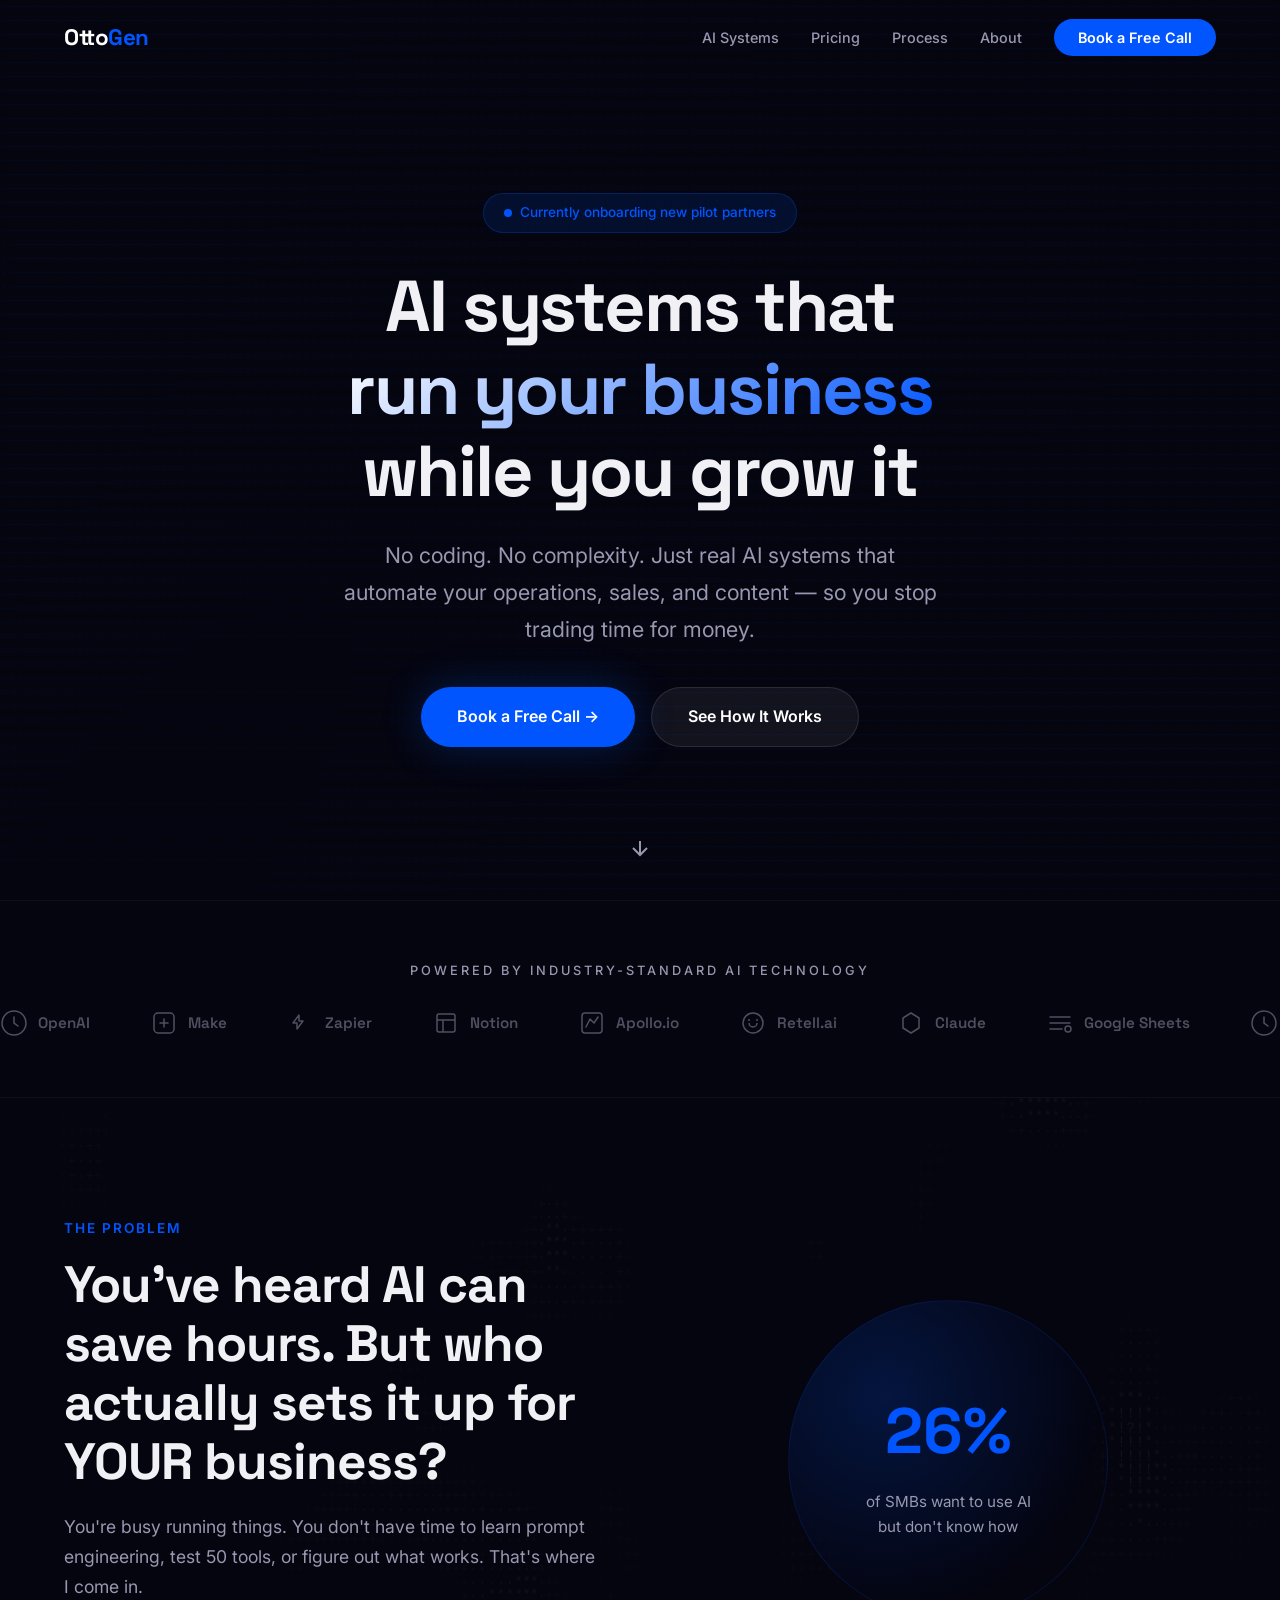
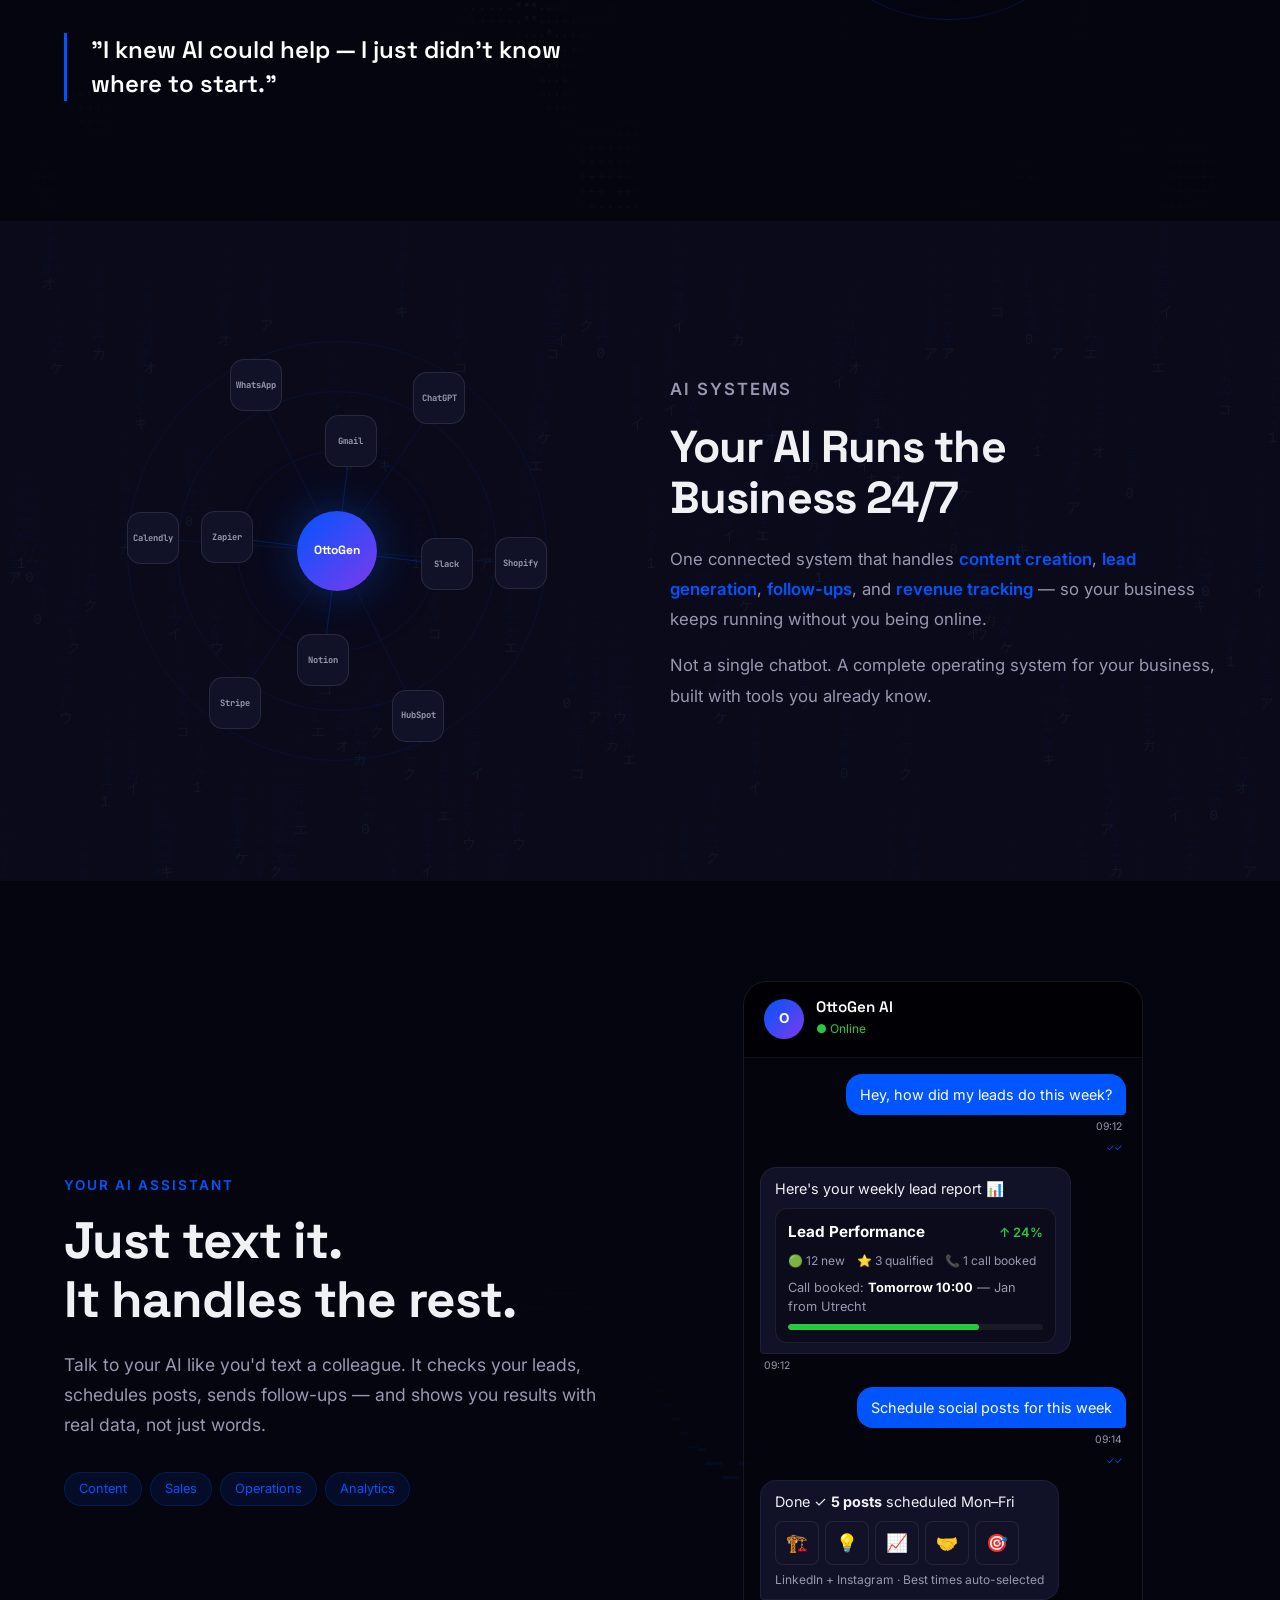
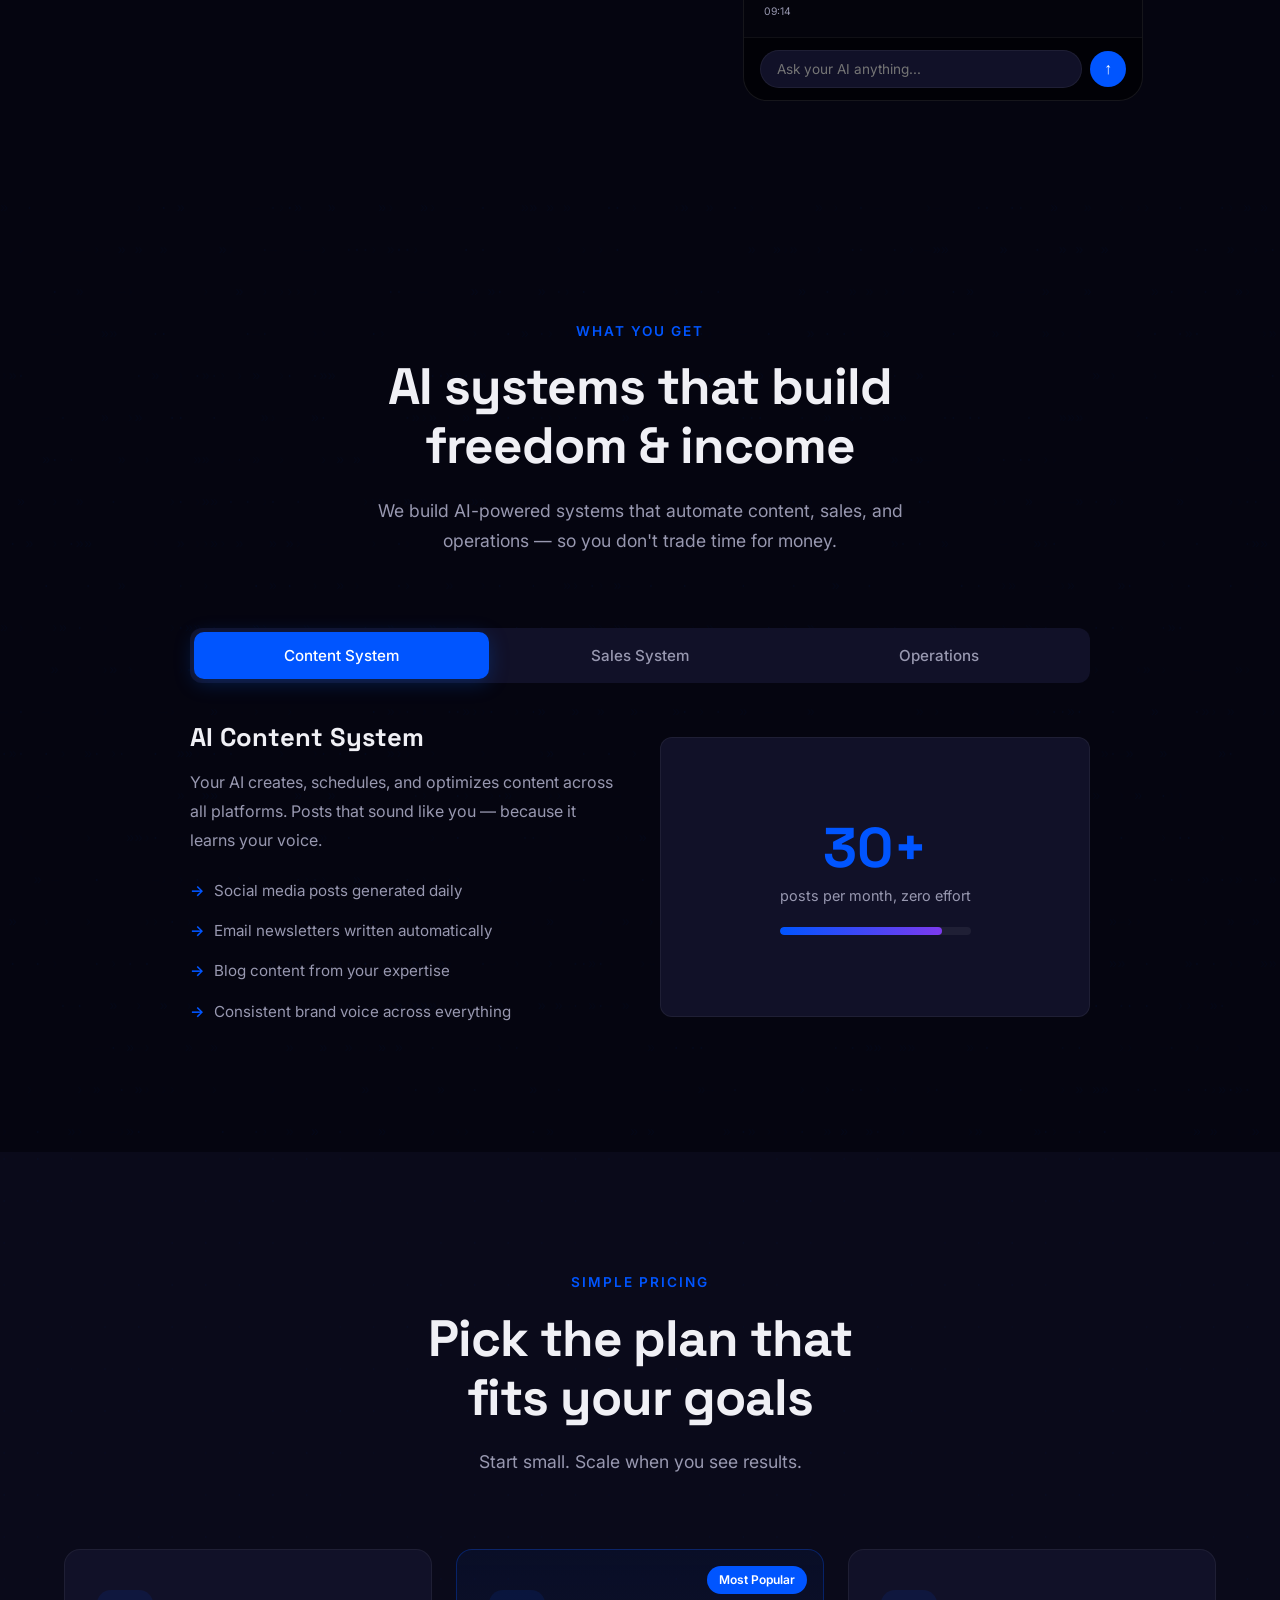
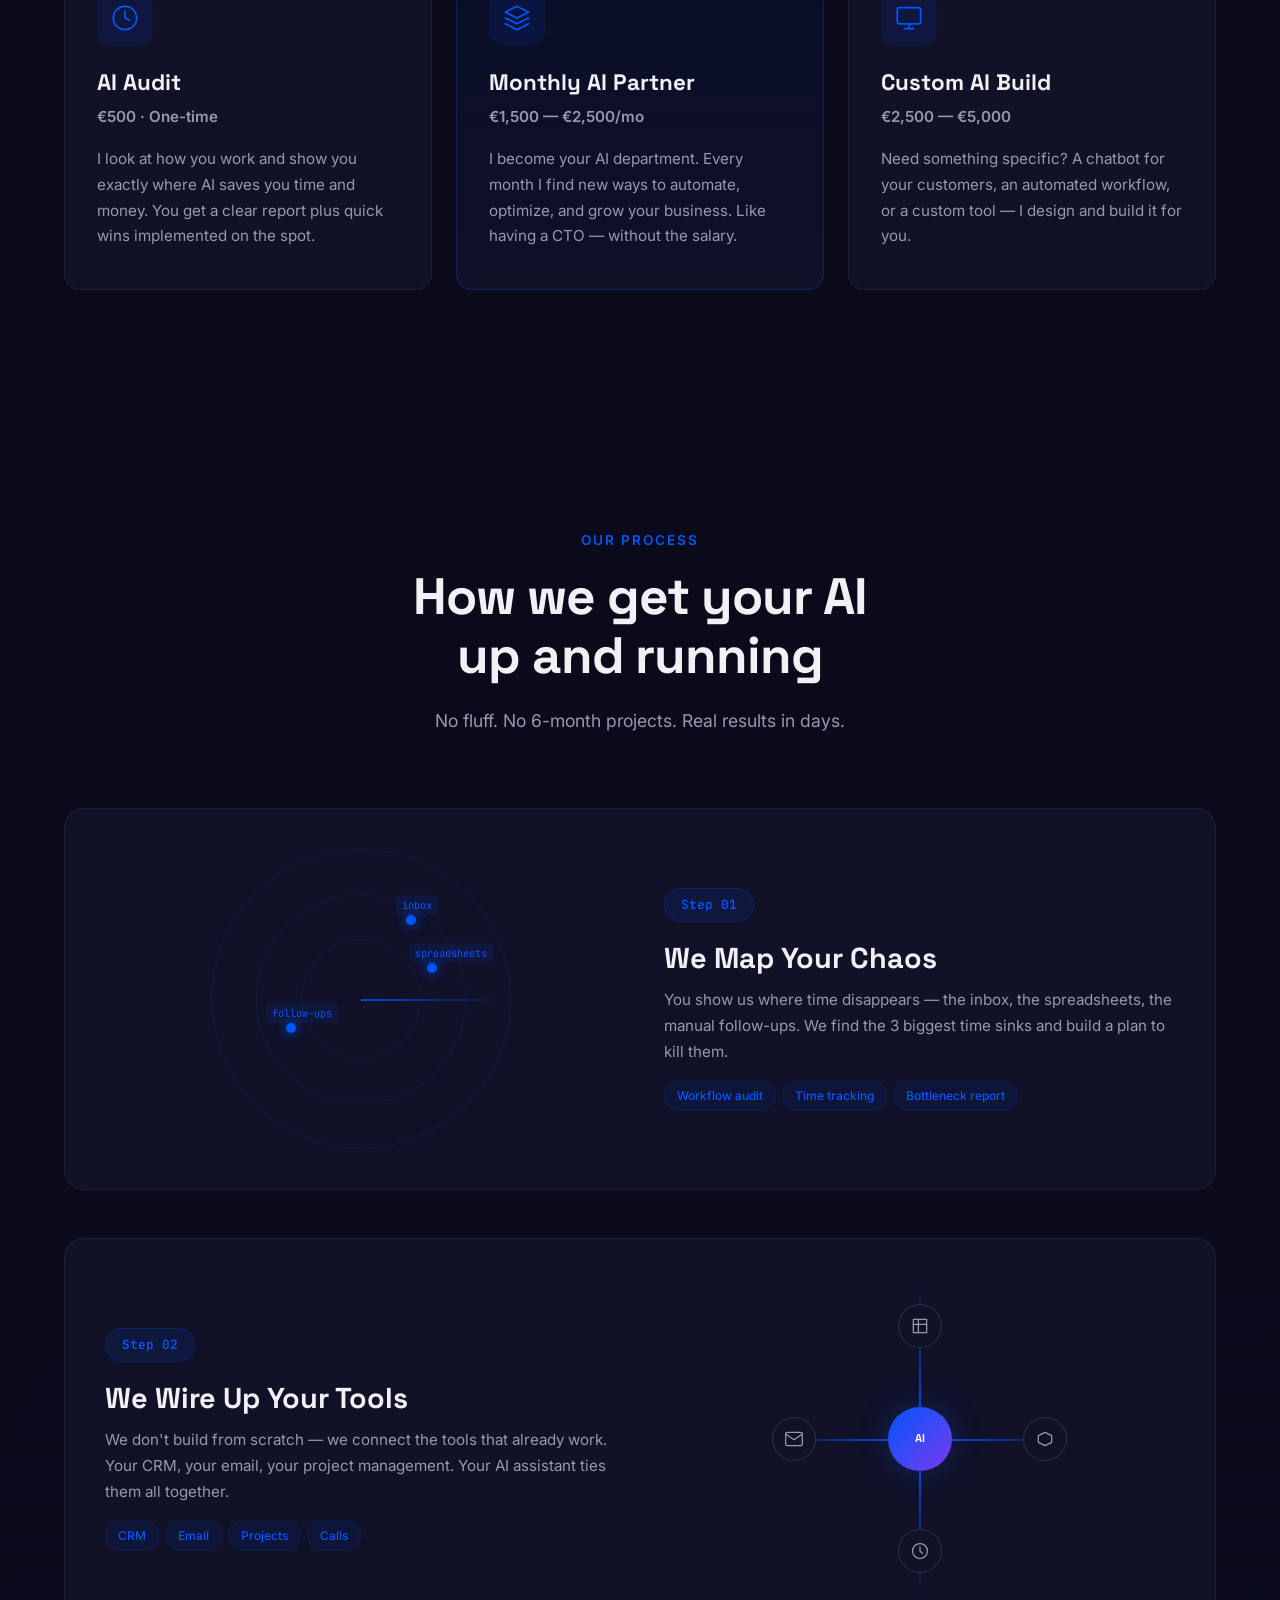
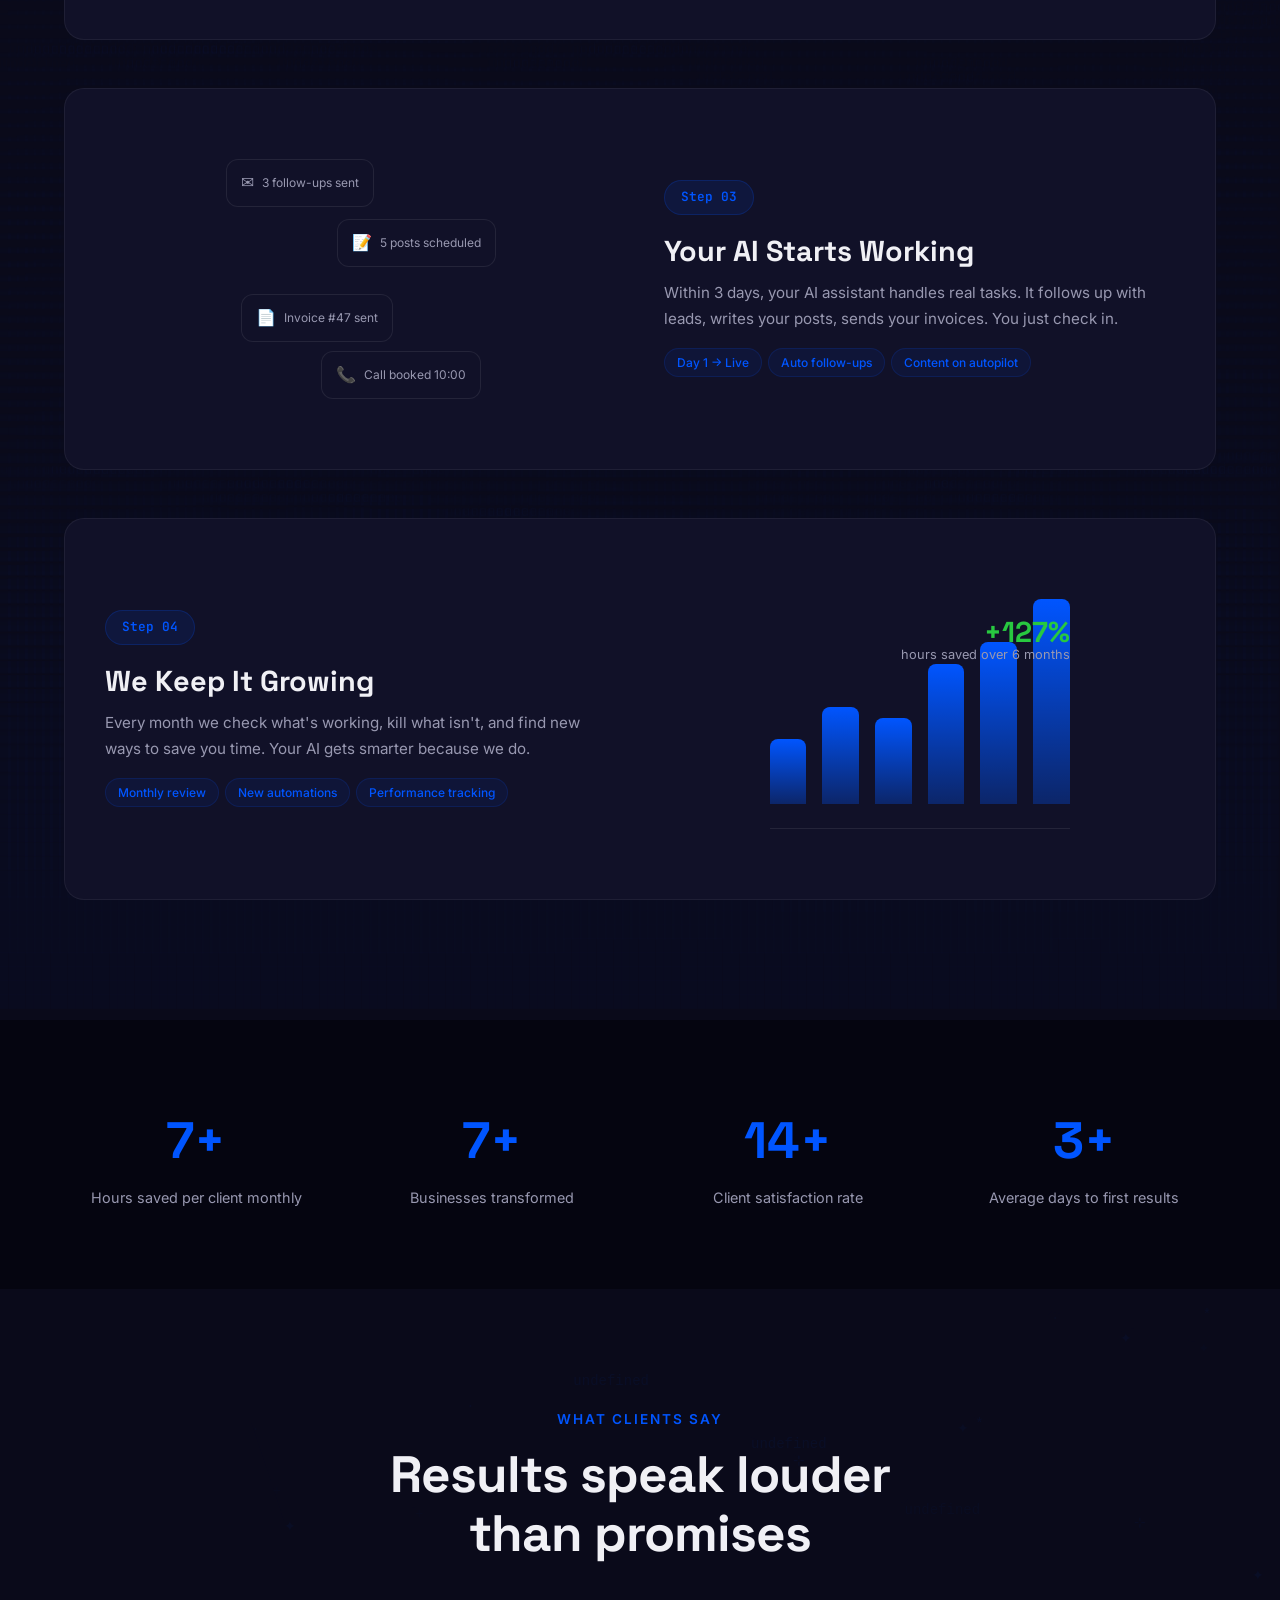
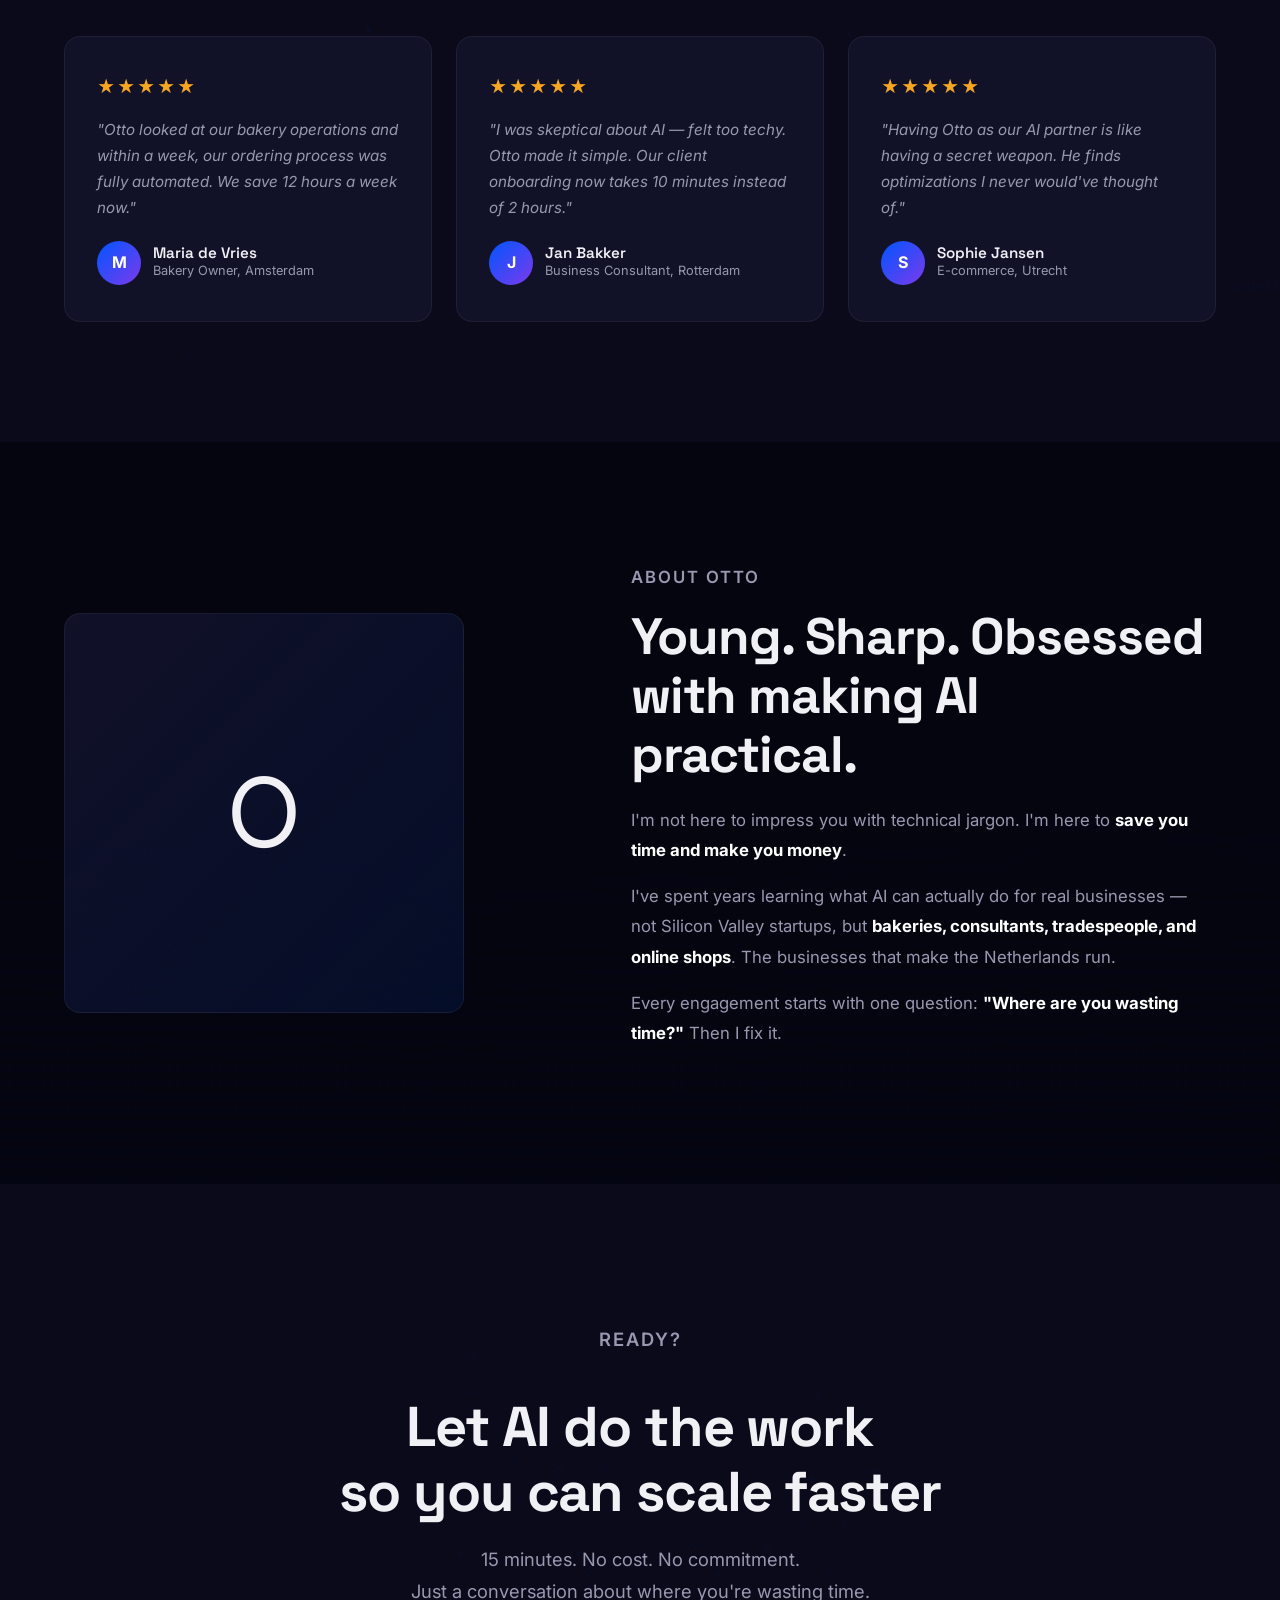
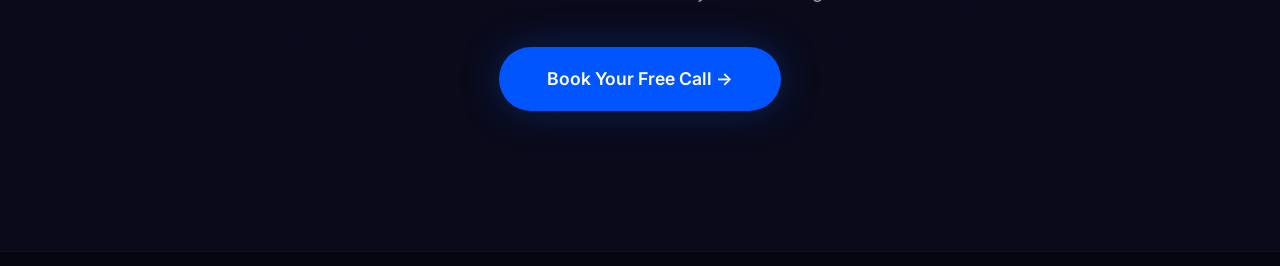
==== vdr/ottogen/ottogen-website/index.html @ ed8f6f31 "V5.5: fix ASCII - use system monospace, setTimeout(200ms), add debug console.log" ====
<!DOCTYPE html>
<html lang="en">
<head>
<meta charset="UTF-8">
<meta name="viewport" content="width=device-width, initial-scale=1.0">
<title>OttoGen — AI for Your Business</title>
<meta name="description" content="I bring AI to businesses that don't have time to figure it out. Save 10-15 hours per week with practical AI solutions.">
<link rel="preconnect" href="https://fonts.googleapis.com">
<link rel="preconnect" href="https://fonts.gstatic.com" crossorigin>
<link href="https://fonts.googleapis.com/css2?family=Inter:wght@400;500;600&family=Space+Grotesk:wght@500;600;700&family=JetBrains+Mono:wght@400;500&display=swap" rel="stylesheet">
<style>
*,*::before,*::after{margin:0;padding:0;box-sizing:border-box}
:root{
  --blue:#0055ff;--blue-glow:#0066ff40;--bg:#050510;--bg2:#0a0a1a;
  --surface:#111128;--surface-hover:#16163a;--text:#f0f0f5;--text2:#9898b0;
  --radius:16px;--max:1200px;
}
html{scroll-behavior:smooth;-webkit-font-smoothing:antialiased}
body{font-family:'Inter',system-ui,sans-serif;background:var(--bg);color:var(--text);line-height:1.6;overflow-x:hidden}
h1,h2,h3,h4{font-family:'Space Grotesk','Inter',sans-serif;line-height:1.15;font-weight:700}
a{color:var(--blue);text-decoration:none}
img{max-width:100%;display:block}
.container{max-width:var(--max);margin:0 auto;padding:0 24px}

/* ASCII BACKGROUNDS */
.ascii-bg{position:absolute;inset:0;overflow:hidden;pointer-events:none;z-index:0}
.ascii-bg canvas{position:absolute;top:0;left:0;width:100%;height:100%;opacity:.18}

/* NAV */
nav{position:fixed;top:0;left:0;right:0;z-index:100;padding:20px 0;transition:background .3s,backdrop-filter .3s}
nav.scrolled{background:rgba(5,5,16,.85);backdrop-filter:blur(20px);border-bottom:1px solid rgba(255,255,255,.06)}
nav .container{display:flex;align-items:center;justify-content:space-between}
.logo{font-family:'Space Grotesk',sans-serif;font-size:1.4rem;font-weight:700;color:#fff;letter-spacing:-.5px}
.logo span{color:var(--blue)}
nav ul{display:flex;gap:32px;list-style:none}
nav ul a{color:var(--text2);font-size:.9rem;font-weight:500;transition:color .2s}
nav ul a:hover{color:#fff}
.nav-cta{background:var(--blue);color:#fff!important;padding:10px 24px;border-radius:50px;font-weight:600;font-size:.9rem;transition:transform .2s,box-shadow .2s}
.nav-cta:hover{transform:translateY(-1px);box-shadow:0 4px 24px var(--blue-glow)}
.menu-toggle{display:none;background:none;border:none;color:#fff;font-size:1.5rem;cursor:pointer}

/* HERO */
.hero{position:relative;min-height:100vh;display:flex;align-items:center;justify-content:center;text-align:center;padding:120px 24px 80px;overflow:hidden}
.hero-content{position:relative;z-index:2;max-width:800px}
.hero-badge{display:inline-flex;align-items:center;gap:8px;background:rgba(0,85,255,.12);border:1px solid rgba(0,85,255,.25);border-radius:50px;padding:8px 20px;font-size:.85rem;color:var(--blue);font-weight:500;margin-bottom:32px}
.hero-badge::before{content:'';width:8px;height:8px;background:var(--blue);border-radius:50%;animation:pulse 2s infinite}
@keyframes pulse{0%,100%{opacity:1}50%{opacity:.4}}
.hero h1{font-size:clamp(2.5rem,6vw,4.5rem);letter-spacing:-.03em;margin-bottom:24px}
.hero h1 .gradient{background:linear-gradient(135deg,#fff 0%,var(--blue) 100%);-webkit-background-clip:text;-webkit-text-fill-color:transparent;background-clip:text}
.hero p{font-size:clamp(1.1rem,2vw,1.35rem);color:var(--text2);max-width:600px;margin:0 auto 40px;line-height:1.7}
.btn-group{display:flex;gap:16px;justify-content:center;flex-wrap:wrap}
.btn{display:inline-flex;align-items:center;gap:8px;padding:16px 36px;border-radius:50px;font-size:1rem;font-weight:600;font-family:'Inter',sans-serif;cursor:pointer;transition:all .25s;border:none}
.btn-primary{background:var(--blue);color:#fff;box-shadow:0 0 40px var(--blue-glow)}
.btn-primary:hover{transform:translateY(-2px);box-shadow:0 8px 40px rgba(0,85,255,.35)}
.btn-secondary{background:rgba(255,255,255,.06);color:#fff;border:1px solid rgba(255,255,255,.1)}
.btn-secondary:hover{background:rgba(255,255,255,.1);transform:translateY(-2px)}
.scroll-hint{position:absolute;bottom:40px;left:50%;transform:translateX(-50%);display:flex;flex-direction:column;align-items:center;gap:8px;color:var(--text2);font-size:.8rem;animation:float 3s ease-in-out infinite}
@keyframes float{0%,100%{transform:translateX(-50%) translateY(0)}50%{transform:translateX(-50%) translateY(8px)}}
.scroll-hint svg{width:24px;height:24px;stroke:var(--text2)}

/* SECTIONS */
section{padding:120px 0;position:relative}
.section-label{font-size:.85rem;font-weight:600;color:var(--blue);text-transform:uppercase;letter-spacing:2px;margin-bottom:16px}
.section-title{font-size:clamp(2rem,4vw,3.2rem);letter-spacing:-.02em;margin-bottom:20px}
.section-subtitle{font-size:1.1rem;color:var(--text2);max-width:600px;line-height:1.7}
.section-header{text-align:center;margin-bottom:72px;position:relative;z-index:2}
.section-header .section-subtitle{margin:0 auto}

/* REVEAL */
.reveal{opacity:0;transform:translateY(40px);transition:opacity .8s cubic-bezier(.16,1,.3,1),transform .8s cubic-bezier(.16,1,.3,1)}
.reveal.visible{opacity:1;transform:translateY(0)}
.reveal-delay-1{transition-delay:.1s}
.reveal-delay-2{transition-delay:.2s}
.reveal-delay-3{transition-delay:.3s}

/* TOOL MARQUEE */
.tool-marquee{padding:60px 0;background:var(--bg);border-top:1px solid rgba(255,255,255,.04);border-bottom:1px solid rgba(255,255,255,.04);overflow:hidden;position:relative}
.tool-marquee p{text-align:center;color:var(--text2);font-size:.8rem;text-transform:uppercase;letter-spacing:3px;margin-bottom:28px;font-weight:500;position:relative;z-index:2}
.marquee-track{display:flex;gap:60px;animation:marquee 25s linear infinite;width:max-content;position:relative;z-index:2}
.marquee-track:hover{animation-play-state:paused}
@keyframes marquee{0%{transform:translateX(0)}100%{transform:translateX(-50%)}}
.tool-logo{display:flex;align-items:center;gap:10px;color:var(--text2);font-family:'Space Grotesk',sans-serif;font-size:.95rem;font-weight:600;white-space:nowrap;opacity:.5;transition:opacity .3s}
.tool-logo:hover{opacity:1}
.tool-logo svg{width:28px;height:28px;flex-shrink:0}

/* PAIN SECTION */
.pain{background:var(--bg);position:relative;overflow:hidden}
.pain-grid{display:grid;grid-template-columns:1fr 1fr;gap:80px;align-items:center;position:relative;z-index:2}
.pain-text .section-title{text-align:left}
.pain-text .section-subtitle{max-width:none}
.pain-quote{font-size:1.5rem;font-weight:600;font-family:'Space Grotesk',sans-serif;color:#fff;line-height:1.4;margin-top:32px;padding-left:24px;border-left:3px solid var(--blue)}
.pain-visual{position:relative;display:flex;justify-content:center;align-items:center;min-height:400px}
.pain-circle{width:320px;height:320px;border-radius:50%;background:radial-gradient(circle at 30% 30%,rgba(0,85,255,.2),transparent 70%);border:1px solid rgba(0,85,255,.15);display:flex;flex-direction:column;align-items:center;justify-content:center;text-align:center;padding:40px}
.pain-circle .big-num{font-size:4rem;font-weight:700;font-family:'Space Grotesk',sans-serif;color:var(--blue)}
.pain-circle p{color:var(--text2);font-size:.95rem;margin-top:8px}

/* AI SYSTEMS — Connection Hub */
.systems-section{background:var(--bg2);padding:100px 0;position:relative;overflow:hidden}
.systems-grid{display:grid;grid-template-columns:1fr 1fr;gap:60px;align-items:center;position:relative;z-index:2}
.systems-text{position:relative;z-index:2}
.systems-text h2{font-size:clamp(1.8rem,3.5vw,2.8rem);margin-bottom:20px;letter-spacing:-.02em}
.systems-text p{color:var(--text2);font-size:1.05rem;line-height:1.8;margin-bottom:16px}
.systems-text .highlight{color:var(--blue);font-weight:600}

/* Hub Visual */
.hub-visual{position:relative;width:100%;max-width:460px;aspect-ratio:1;margin:0 auto}
.hub-center{position:absolute;top:50%;left:50%;transform:translate(-50%,-50%);width:80px;height:80px;border-radius:50%;background:linear-gradient(135deg,var(--blue),#7c3aed);display:flex;align-items:center;justify-content:center;font-weight:700;font-size:.75rem;color:#fff;font-family:'Space Grotesk',sans-serif;z-index:3;box-shadow:0 0 40px var(--blue-glow),0 0 80px rgba(0,85,255,.15)}
.hub-ring{position:absolute;top:50%;left:50%;border-radius:50%;border:1px solid rgba(0,85,255,.1);transform:translate(-50%,-50%)}
.hub-ring-1{width:200px;height:200px;animation:hubPulse 4s ease-in-out infinite}
.hub-ring-2{width:320px;height:320px;animation:hubPulse 4s ease-in-out infinite .5s}
.hub-ring-3{width:420px;height:420px;animation:hubPulse 4s ease-in-out infinite 1s}
@keyframes hubPulse{0%,100%{opacity:.3;border-color:rgba(0,85,255,.08)}50%{opacity:1;border-color:rgba(0,85,255,.2)}}
.hub-node{position:absolute;width:52px;height:52px;border-radius:14px;background:var(--surface);border:1px solid rgba(255,255,255,.1);display:flex;align-items:center;justify-content:center;font-size:.55rem;color:var(--text2);font-weight:700;font-family:'JetBrains Mono',monospace;z-index:3;text-align:center;line-height:1.2;transition:all .3s}
.hub-node:hover{border-color:var(--blue);box-shadow:0 0 20px var(--blue-glow);transform:scale(1.1)}
.hub-line{position:absolute;top:0;left:0;width:100%;height:100%;z-index:1;pointer-events:none}

/* CHAT INTERFACE */
.ai-demo{background:var(--bg);padding:100px 0;overflow:hidden;position:relative}
.demo-grid{display:grid;grid-template-columns:1fr 1fr;gap:60px;align-items:center;position:relative;z-index:2}
.chat-phone{background:rgba(0,0,0,.5);border:1px solid rgba(255,255,255,.08);border-radius:24px;overflow:hidden;max-width:420px;margin:0 auto}
.chat-header{display:flex;align-items:center;gap:12px;padding:16px 20px;background:rgba(0,0,0,.4);border-bottom:1px solid rgba(255,255,255,.06)}
.chat-avatar{width:40px;height:40px;border-radius:50%;background:linear-gradient(135deg,var(--blue),#7c3aed);display:flex;align-items:center;justify-content:center;font-weight:700;font-size:.85rem;color:#fff;flex-shrink:0}
.chat-header-info h4{font-size:.95rem;font-weight:600;color:#fff}
.chat-header-info span{font-size:.75rem;color:#28c840}
.chat-body{padding:16px;min-height:400px;display:flex;flex-direction:column;gap:12px;background:rgba(5,5,16,.6)}
.chat-msg{max-width:85%;display:flex;flex-direction:column;gap:4px;opacity:0;animation:chatIn .4s forwards}
.chat-msg.user{align-self:flex-end}
.chat-msg.ai{align-self:flex-start}
.chat-bubble{padding:10px 14px;border-radius:16px;font-size:.9rem;line-height:1.5;position:relative}
.chat-msg.user .chat-bubble{background:var(--blue);color:#fff;border-bottom-right-radius:4px}
.chat-msg.ai .chat-bubble{background:var(--surface);color:var(--text);border:1px solid rgba(255,255,255,.06);border-bottom-left-radius:4px}
.chat-time{font-size:.65rem;color:var(--text2);padding:0 4px}
.chat-msg.user .chat-time{text-align:right}
.chat-read{font-size:.6rem;color:var(--blue);text-align:right;padding-right:4px}
@keyframes chatIn{from{opacity:0;transform:translateY(12px)}to{opacity:1;transform:translateY(0)}}
.chat-card{background:rgba(0,0,0,.3);border:1px solid rgba(255,255,255,.08);border-radius:12px;padding:12px;margin-top:8px}
.chat-card-row{display:flex;justify-content:space-between;align-items:center;gap:12px;font-size:.8rem;color:var(--text2)}
.chat-card-row strong{color:#fff;font-size:.95rem}
.chat-card-stats{display:flex;gap:12px;margin-top:8px;font-size:.75rem;color:var(--text2)}
.chat-card-stats span{display:flex;align-items:center;gap:4px}
.chat-progress{width:100%;height:6px;background:rgba(255,255,255,.06);border-radius:3px;margin-top:8px;overflow:hidden}
.chat-progress-fill{height:100%;background:linear-gradient(90deg,#28c840,#28c840);border-radius:3px;animation:progressGrow 1.5s ease forwards}
@keyframes progressGrow{from{width:0}to{width:var(--pw,60%)}}
.chat-thumbs{display:flex;gap:6px;margin-top:8px}
.chat-thumb{width:44px;height:44px;border-radius:8px;background:var(--surface);border:1px solid rgba(255,255,255,.08);display:flex;align-items:center;justify-content:center;font-size:1.1rem}
.chat-collapsed{margin-top:8px;background:rgba(0,0,0,.25);border:1px solid rgba(255,255,255,.06);border-radius:8px;padding:8px 12px;font-size:.8rem;color:var(--text2);cursor:pointer;display:flex;align-items:center;gap:6px}
.chat-collapsed::before{content:'▶';font-size:.6rem;color:var(--blue)}
.chat-typing{align-self:flex-start;display:flex;gap:4px;padding:12px 16px;background:var(--surface);border-radius:16px;border-bottom-left-radius:4px;border:1px solid rgba(255,255,255,.06);opacity:0}
.chat-typing.visible{opacity:1}
.chat-typing span{width:7px;height:7px;background:var(--text2);border-radius:50%;animation:typingBounce 1.4s infinite}
.chat-typing span:nth-child(2){animation-delay:.2s}
.chat-typing span:nth-child(3){animation-delay:.4s}
@keyframes typingBounce{0%,60%,100%{transform:translateY(0)}30%{transform:translateY(-6px)}}
.chat-input-bar{display:flex;align-items:center;gap:8px;padding:12px 16px;background:rgba(0,0,0,.3);border-top:1px solid rgba(255,255,255,.06)}
.chat-input-bar input{flex:1;background:var(--surface);border:1px solid rgba(255,255,255,.06);border-radius:50px;padding:10px 16px;color:var(--text);font-size:.85rem;font-family:'Inter',sans-serif;outline:none}
.chat-input-bar button{width:36px;height:36px;border-radius:50%;background:var(--blue);border:none;color:#fff;font-size:1rem;cursor:pointer;display:flex;align-items:center;justify-content:center}

/* SERVICES */
.services{background:var(--bg2);position:relative;overflow:hidden}
.service-cards{display:grid;grid-template-columns:repeat(3,1fr);gap:24px;position:relative;z-index:2}
.service-card{background:var(--surface);border:1px solid rgba(255,255,255,.06);border-radius:var(--radius);padding:40px 32px;transition:all .35s cubic-bezier(.16,1,.3,1);position:relative;overflow:hidden}
.service-card::before{content:'';position:absolute;top:0;left:0;right:0;height:2px;background:linear-gradient(90deg,transparent,var(--blue),transparent);opacity:0;transition:opacity .35s}
.service-card:hover{transform:translateY(-4px);border-color:rgba(0,85,255,.2);box-shadow:0 20px 60px rgba(0,0,0,.4)}
.service-card:hover::before{opacity:1}
.service-icon{width:56px;height:56px;border-radius:14px;background:rgba(0,85,255,.1);display:flex;align-items:center;justify-content:center;margin-bottom:24px}
.service-icon svg{width:28px;height:28px;stroke:var(--blue);fill:none;stroke-width:1.5;stroke-linecap:round;stroke-linejoin:round}
.service-card h3{font-size:1.4rem;margin-bottom:8px}
.service-price{color:var(--blue);font-weight:600;font-size:1rem;margin-bottom:16px}
.service-card p{color:var(--text2);font-size:.95rem;line-height:1.7}
.service-card.featured{border-color:rgba(0,85,255,.3);background:linear-gradient(180deg,rgba(0,85,255,.06) 0%,var(--surface) 100%)}
.popular-tag{position:absolute;top:16px;right:16px;background:var(--blue);color:#fff;font-size:.75rem;font-weight:600;padding:4px 12px;border-radius:50px}

/* FEATURE TABS */
.feature-tabs{background:var(--bg);padding:120px 0;position:relative;overflow:hidden}
.tabs-container{max-width:900px;margin:0 auto;position:relative;z-index:2}
.tab-buttons{display:flex;gap:4px;background:var(--surface);border-radius:12px;padding:4px;margin-bottom:40px}
.tab-btn{flex:1;padding:14px 24px;border:none;background:transparent;color:var(--text2);font-family:'Inter',sans-serif;font-size:.95rem;font-weight:500;border-radius:10px;cursor:pointer;transition:all .3s}
.tab-btn.active{background:var(--blue);color:#fff;box-shadow:0 4px 20px var(--blue-glow)}
.tab-btn:hover:not(.active){color:#fff;background:rgba(255,255,255,.05)}
.tab-panel{display:none;animation:fadeTab .4s ease}
.tab-panel.active{display:grid;grid-template-columns:1fr 1fr;gap:40px;align-items:center}
@keyframes fadeTab{from{opacity:0;transform:translateY(12px)}to{opacity:1;transform:translateY(0)}}
.tab-content h3{font-size:1.6rem;margin-bottom:16px;font-family:'Space Grotesk',sans-serif}
.tab-content p{color:var(--text2);font-size:1rem;line-height:1.8;margin-bottom:12px}
.tab-content ul{list-style:none;margin-top:16px}
.tab-content ul li{color:var(--text2);font-size:.95rem;padding:8px 0;padding-left:24px;position:relative}
.tab-content ul li::before{content:'→';position:absolute;left:0;color:var(--blue);font-weight:600}
.tab-visual{background:var(--surface);border:1px solid rgba(255,255,255,.06);border-radius:12px;padding:32px;min-height:280px;display:flex;align-items:center;justify-content:center}
.tab-visual .metric{text-align:center}
.tab-visual .metric-num{font-size:3.5rem;font-family:'Space Grotesk',sans-serif;font-weight:700;color:var(--blue);line-height:1}
.tab-visual .metric-label{color:var(--text2);font-size:.9rem;margin-top:8px}
.tab-visual .metric-bar{width:100%;height:8px;background:rgba(255,255,255,.06);border-radius:4px;margin-top:20px;overflow:hidden}
.tab-visual .metric-fill{height:100%;background:linear-gradient(90deg,var(--blue),#7c3aed);border-radius:4px;transition:width 1.5s cubic-bezier(.16,1,.3,1)}

/* PROCESS STEPS — Rich Cards */
.steps{background:var(--bg2);padding:120px 0;position:relative;overflow:hidden}
.step-card{display:grid;grid-template-columns:1fr 1fr;gap:48px;align-items:center;margin-bottom:48px;padding:40px;background:var(--surface);border:1px solid rgba(255,255,255,.06);border-radius:20px;position:relative;z-index:2;transition:border-color .3s}
.step-card:hover{border-color:rgba(0,85,255,.15)}
.step-card:last-child{margin-bottom:0}
.step-card:nth-child(even){direction:rtl}
.step-card:nth-child(even) > *{direction:ltr}
.step-card-text{position:relative}
.step-badge{display:inline-flex;align-items:center;gap:8px;background:rgba(0,85,255,.1);border:1px solid rgba(0,85,255,.2);border-radius:50px;padding:6px 16px;font-size:.8rem;font-weight:600;color:var(--blue);font-family:'JetBrains Mono',monospace;margin-bottom:20px}
.step-card-text h3{font-size:clamp(1.3rem,2.5vw,1.8rem);margin-bottom:12px;font-family:'Space Grotesk',sans-serif}
.step-card-text p{color:var(--text2);font-size:.95rem;line-height:1.7}
.step-pills{display:flex;flex-wrap:wrap;gap:6px;margin-top:16px}
.step-pill{background:rgba(0,85,255,.08);border:1px solid rgba(0,85,255,.15);border-radius:50px;padding:4px 12px;font-size:.75rem;color:var(--blue);font-weight:500}

/* Step Visuals */
.step-visual{position:relative;width:100%;aspect-ratio:4/3;max-width:400px;margin:0 auto;display:flex;align-items:center;justify-content:center}

/* Step 1: Radar */
.radar-container{position:relative;width:300px;height:300px}
.radar-circle{position:absolute;top:50%;left:50%;border-radius:50%;border:1px solid rgba(0,85,255,.15);transform:translate(-50%,-50%)}
.radar-circle:nth-child(1){width:100%;height:100%}
.radar-circle:nth-child(2){width:70%;height:70%}
.radar-circle:nth-child(3){width:40%;height:40%}
.radar-beam{position:absolute;top:50%;left:50%;width:50%;height:2px;background:linear-gradient(90deg,rgba(0,85,255,.8),transparent);transform-origin:left center;animation:radarSpin 3s linear infinite}
@keyframes radarSpin{from{transform:rotate(0deg)}to{transform:rotate(360deg)}}
.radar-dot{position:absolute;width:10px;height:10px;border-radius:50%;background:var(--blue);box-shadow:0 0 12px var(--blue);animation:radarBlink 3s ease-in-out infinite}
.radar-dot:nth-child(5){top:22%;left:65%;animation-delay:0s}
.radar-dot:nth-child(6){top:58%;left:25%;animation-delay:1s}
.radar-dot:nth-child(7){top:38%;left:72%;animation-delay:2s}
.radar-dot-label{position:absolute;font-size:.65rem;color:var(--blue);font-family:'JetBrains Mono',monospace;white-space:nowrap;padding:2px 6px;background:rgba(0,85,255,.1);border-radius:4px;pointer-events:none}
@keyframes radarBlink{0%,100%{opacity:.3;transform:scale(.8)}50%{opacity:1;transform:scale(1.2)}}

/* Step 2: Connection Diagram */
.connect-container{position:relative;width:320px;height:320px}
.connect-hub{position:absolute;top:50%;left:50%;transform:translate(-50%,-50%);width:64px;height:64px;border-radius:50%;background:linear-gradient(135deg,var(--blue),#7c3aed);display:flex;align-items:center;justify-content:center;font-weight:700;font-size:.7rem;color:#fff;font-family:'Space Grotesk',sans-serif;z-index:2;box-shadow:0 0 30px var(--blue-glow)}
.connect-node{position:absolute;width:44px;height:44px;border-radius:50%;background:var(--surface);border:1px solid rgba(255,255,255,.12);display:flex;align-items:center;justify-content:center;z-index:2}
.connect-node svg{width:20px;height:20px;stroke:var(--text2);fill:none;stroke-width:1.5;stroke-linecap:round;stroke-linejoin:round}
.connect-node:nth-child(2){top:8%;left:50%;transform:translateX(-50%)}
.connect-node:nth-child(3){top:50%;right:4%;transform:translateY(-50%)}
.connect-node:nth-child(4){bottom:8%;left:50%;transform:translateX(-50%)}
.connect-node:nth-child(5){top:50%;left:4%;transform:translateY(-50%)}
.connect-line{position:absolute;top:50%;left:50%;width:50%;height:2px;transform-origin:left center;z-index:1}
.connect-line::after{content:'';position:absolute;top:0;left:0;width:100%;height:100%;background:linear-gradient(90deg,var(--blue),transparent);animation:lineFlow 2s ease-in-out infinite}
.connect-line:nth-child(6){transform:rotate(-90deg)}
.connect-line:nth-child(7){transform:rotate(0deg)}
.connect-line:nth-child(8){transform:rotate(90deg)}
.connect-line:nth-child(9){transform:rotate(180deg)}
@keyframes lineFlow{0%,100%{opacity:.2}50%{opacity:1}}
.connect-line:nth-child(7)::after{animation-delay:.5s}
.connect-line:nth-child(8)::after{animation-delay:1s}
.connect-line:nth-child(9)::after{animation-delay:1.5s}

/* Step 3: Chat bubbles */
.bubbles-container{position:relative;width:300px;height:300px}
.task-bubble{position:absolute;background:var(--surface);border:1px solid rgba(255,255,255,.08);border-radius:12px;padding:10px 14px;font-size:.75rem;color:var(--text2);display:flex;align-items:center;gap:8px;opacity:0;animation:bubblePop .5s forwards;white-space:nowrap}
.task-bubble .emoji{font-size:1rem}
.task-bubble:nth-child(1){top:10%;left:5%;animation-delay:0s}
.task-bubble:nth-child(2){top:30%;right:5%;animation-delay:.8s}
.task-bubble:nth-child(3){top:55%;left:10%;animation-delay:1.6s}
.task-bubble:nth-child(4){bottom:10%;right:10%;animation-delay:2.4s}
@keyframes bubblePop{from{opacity:0;transform:scale(.8) translateY(10px)}to{opacity:1;transform:scale(1) translateY(0)}}

/* Step 4: Growing chart */
.chart-container{position:relative;width:300px;height:240px;display:flex;align-items:flex-end;gap:16px;padding-bottom:24px;border-bottom:1px solid rgba(255,255,255,.08)}
.chart-bar{flex:1;background:linear-gradient(180deg,var(--blue),rgba(0,85,255,.3));border-radius:8px 8px 0 0;animation:growBar 1.5s ease forwards;transform-origin:bottom}
.chart-bar:nth-child(1){animation-delay:0s}
.chart-bar:nth-child(2){animation-delay:.2s}
.chart-bar:nth-child(3){animation-delay:.4s}
.chart-bar:nth-child(4){animation-delay:.6s}
.chart-bar:nth-child(5){animation-delay:.8s}
.chart-bar:nth-child(6){animation-delay:1s}
@keyframes growBar{from{height:0}to{height:var(--h,50%)}}
.chart-trend{position:absolute;top:20px;right:0;font-family:'Space Grotesk',sans-serif;font-size:1.8rem;font-weight:700;color:#28c840}
.chart-trend-sub{position:absolute;top:56px;right:0;font-size:.8rem;color:var(--text2)}

/* STATS */
.stats{background:var(--bg);padding:80px 0;position:relative}
.stats-grid{display:grid;grid-template-columns:repeat(4,1fr);gap:32px;text-align:center;position:relative;z-index:2}
.stat-num{font-size:clamp(2.5rem,4vw,3.5rem);font-family:'Space Grotesk',sans-serif;font-weight:700;color:var(--blue)}
.stat-label{color:var(--text2);font-size:.9rem;margin-top:4px}

/* TESTIMONIALS */
.testimonials{background:var(--bg2);position:relative;overflow:hidden}
.testimonial-cards{display:grid;grid-template-columns:repeat(3,1fr);gap:24px;position:relative;z-index:2}
.testimonial-card{background:var(--surface);border:1px solid rgba(255,255,255,.06);border-radius:var(--radius);padding:36px 32px;transition:all .3s}
.testimonial-card:hover{border-color:rgba(0,85,255,.15)}
.stars{color:#f5a623;font-size:1.1rem;margin-bottom:16px;letter-spacing:2px}
.testimonial-card blockquote{color:var(--text2);font-size:.95rem;line-height:1.7;font-style:italic;margin-bottom:20px}
.testimonial-author{display:flex;align-items:center;gap:12px}
.author-avatar{width:44px;height:44px;border-radius:50%;background:linear-gradient(135deg,var(--blue),#7c3aed);display:flex;align-items:center;justify-content:center;font-weight:700;font-size:1rem;color:#fff}
.author-info h4{font-size:.95rem;font-weight:600}
.author-info p{font-size:.8rem;color:var(--text2)}

/* ABOUT */
.about{background:var(--bg);position:relative;overflow:hidden}
.about-grid{display:grid;grid-template-columns:1fr 1.2fr;gap:80px;align-items:center;position:relative;z-index:2}
.about-photo{width:100%;max-width:400px;aspect-ratio:1;border-radius:var(--radius);background:linear-gradient(135deg,var(--surface),rgba(0,85,255,.1));border:1px solid rgba(255,255,255,.06);display:flex;align-items:center;justify-content:center;font-size:6rem;filter:grayscale(0)}
.about-text .section-title{text-align:left}
.about-text p{color:var(--text2);font-size:1.05rem;line-height:1.8;margin-bottom:16px}
.about-text p strong{color:#fff}

/* CTA */
.cta-section{background:var(--bg2);padding:140px 0;text-align:center;position:relative;overflow:hidden}
.cta-section .section-title{font-size:clamp(2.2rem,4.5vw,3.5rem);margin-bottom:20px;position:relative;z-index:2}
.cta-section p{color:var(--text2);font-size:1.15rem;max-width:500px;margin:0 auto 40px;line-height:1.7;position:relative;z-index:2}
.cta-section .section-label{position:relative;z-index:2}
.cta-section .btn{position:relative;z-index:2}

/* FOOTER */
footer{background:var(--bg);border-top:1px solid rgba(255,255,255,.06);padding:48px 0}
footer .container{display:flex;justify-content:space-between;align-items:center;flex-wrap:wrap;gap:16px}
footer p{color:var(--text2);font-size:.85rem}
footer a{color:var(--text2);font-size:.85rem;transition:color .2s}
footer a:hover{color:#fff}

/* MOBILE */
@media(max-width:1024px){
  .service-cards,.testimonial-cards{grid-template-columns:1fr 1fr}
  .stats-grid{grid-template-columns:1fr 1fr}
  .pain-grid,.about-grid,.systems-grid,.demo-grid{grid-template-columns:1fr;gap:48px}
  .step-card,.step-card:nth-child(even){grid-template-columns:1fr;direction:ltr;gap:32px;padding:28px}
  .step-card:nth-child(even) > *{direction:ltr}
  .pain-visual{display:none}
  .tab-panel.active{grid-template-columns:1fr}
}
@media(max-width:768px){
  nav ul.nav-links{display:none;position:absolute;top:100%;left:0;right:0;background:rgba(5,5,16,.95);backdrop-filter:blur(20px);flex-direction:column;padding:24px;gap:20px;border-bottom:1px solid rgba(255,255,255,.06)}
  nav ul.nav-links.open{display:flex}
  .menu-toggle{display:block}
  .service-cards,.testimonial-cards{grid-template-columns:1fr}
  section{padding:80px 0}
  .hero{min-height:90vh;padding:100px 24px 60px}
  .tab-buttons{flex-direction:column}
  .marquee-track{gap:40px}
}
</style>
</head>
<body>

<!-- NAV -->
<nav>
  <div class="container">
    <a href="#" class="logo">Otto<span>Gen</span></a>
    <ul class="nav-links">
      <li><a href="#systems">AI Systems</a></li>
      <li><a href="#services">Pricing</a></li>
      <li><a href="#how">Process</a></li>
      <li><a href="#about">About</a></li>
      <li><a href="#contact" class="nav-cta">Book a Free Call</a></li>
    </ul>
    <button class="menu-toggle" aria-label="Menu" onclick="document.querySelector('.nav-links').classList.toggle('open')">☰</button>
  </div>
</nav>

<!-- HERO (ASCII waves background) -->
<section class="hero">
  <div class="ascii-bg"><canvas id="ascii-hero"></canvas></div>
  <div class="hero-content">
    <div class="hero-badge reveal">Currently onboarding new pilot partners</div>
    <h1 class="reveal reveal-delay-1">AI systems that<br><span class="gradient">run your business</span><br>while you grow it</h1>
    <p class="reveal reveal-delay-2">No coding. No complexity. Just real AI systems that automate your operations, sales, and content — so you stop trading time for money.</p>
    <div class="btn-group reveal reveal-delay-3">
      <a href="#contact" class="btn btn-primary">Book a Free Call →</a>
      <a href="#systems" class="btn btn-secondary">See How It Works</a>
    </div>
  </div>
  <div class="scroll-hint">
    <svg viewBox="0 0 24 24" fill="none" stroke="currentColor" stroke-width="2"><path d="M12 5v14M19 12l-7 7-7-7"/></svg>
  </div>
</section>

<!-- TOOL MARQUEE -->
<div class="tool-marquee">
  <p>Powered by industry-standard AI technology</p>
  <div class="marquee-track" id="marquee">
    <div class="tool-logo"><svg viewBox="0 0 28 28"><circle cx="14" cy="14" r="12" fill="none" stroke="currentColor" stroke-width="1.5"/><path d="M14 8v6l4 3" fill="none" stroke="currentColor" stroke-width="1.5" stroke-linecap="round"/></svg>OpenAI</div>
    <div class="tool-logo"><svg viewBox="0 0 28 28"><rect x="4" y="4" width="20" height="20" rx="4" fill="none" stroke="currentColor" stroke-width="1.5"/><path d="M10 14h8M14 10v8" fill="none" stroke="currentColor" stroke-width="1.5" stroke-linecap="round"/></svg>Make</div>
    <div class="tool-logo"><svg viewBox="0 0 28 28"><path d="M6 14l6-8v6h4l-6 8v-6H6z" fill="none" stroke="currentColor" stroke-width="1.5" stroke-linejoin="round"/></svg>Zapier</div>
    <div class="tool-logo"><svg viewBox="0 0 28 28"><rect x="5" y="5" width="18" height="18" rx="2" fill="none" stroke="currentColor" stroke-width="1.5"/><path d="M5 11h18M11 11v12" fill="none" stroke="currentColor" stroke-width="1.5"/></svg>Notion</div>
    <div class="tool-logo"><svg viewBox="0 0 28 28"><path d="M8 18l4-8 4 4 4-6" fill="none" stroke="currentColor" stroke-width="1.5" stroke-linecap="round" stroke-linejoin="round"/><rect x="4" y="4" width="20" height="20" rx="3" fill="none" stroke="currentColor" stroke-width="1.5"/></svg>Apollo.io</div>
    <div class="tool-logo"><svg viewBox="0 0 28 28"><circle cx="14" cy="14" r="10" fill="none" stroke="currentColor" stroke-width="1.5"/><path d="M10 14a4 4 0 008 0" fill="none" stroke="currentColor" stroke-width="1.5"/><circle cx="10" cy="11" r="1" fill="currentColor"/><circle cx="18" cy="11" r="1" fill="currentColor"/></svg>Retell.ai</div>
    <div class="tool-logo"><svg viewBox="0 0 28 28"><path d="M14 4l8 5v10l-8 5-8-5V9l8-5z" fill="none" stroke="currentColor" stroke-width="1.5" stroke-linejoin="round"/></svg>Claude</div>
    <div class="tool-logo"><svg viewBox="0 0 28 28"><path d="M4 8h20M4 14h20M4 20h12" fill="none" stroke="currentColor" stroke-width="1.5" stroke-linecap="round"/><circle cx="22" cy="20" r="3" fill="none" stroke="currentColor" stroke-width="1.5"/></svg>Google Sheets</div>
    <!-- Duplicate for infinite scroll -->
    <div class="tool-logo"><svg viewBox="0 0 28 28"><circle cx="14" cy="14" r="12" fill="none" stroke="currentColor" stroke-width="1.5"/><path d="M14 8v6l4 3" fill="none" stroke="currentColor" stroke-width="1.5" stroke-linecap="round"/></svg>OpenAI</div>
    <div class="tool-logo"><svg viewBox="0 0 28 28"><rect x="4" y="4" width="20" height="20" rx="4" fill="none" stroke="currentColor" stroke-width="1.5"/><path d="M10 14h8M14 10v8" fill="none" stroke="currentColor" stroke-width="1.5" stroke-linecap="round"/></svg>Make</div>
    <div class="tool-logo"><svg viewBox="0 0 28 28"><path d="M6 14l6-8v6h4l-6 8v-6H6z" fill="none" stroke="currentColor" stroke-width="1.5" stroke-linejoin="round"/></svg>Zapier</div>
    <div class="tool-logo"><svg viewBox="0 0 28 28"><rect x="5" y="5" width="18" height="18" rx="2" fill="none" stroke="currentColor" stroke-width="1.5"/><path d="M5 11h18M11 11v12" fill="none" stroke="currentColor" stroke-width="1.5"/></svg>Notion</div>
    <div class="tool-logo"><svg viewBox="0 0 28 28"><path d="M8 18l4-8 4 4 4-6" fill="none" stroke="currentColor" stroke-width="1.5" stroke-linecap="round" stroke-linejoin="round"/><rect x="4" y="4" width="20" height="20" rx="3" fill="none" stroke="currentColor" stroke-width="1.5"/></svg>Apollo.io</div>
    <div class="tool-logo"><svg viewBox="0 0 28 28"><circle cx="14" cy="14" r="10" fill="none" stroke="currentColor" stroke-width="1.5"/><path d="M10 14a4 4 0 008 0" fill="none" stroke="currentColor" stroke-width="1.5"/><circle cx="10" cy="11" r="1" fill="currentColor"/><circle cx="18" cy="11" r="1" fill="currentColor"/></svg>Retell.ai</div>
    <div class="tool-logo"><svg viewBox="0 0 28 28"><path d="M14 4l8 5v10l-8 5-8-5V9l8-5z" fill="none" stroke="currentColor" stroke-width="1.5" stroke-linejoin="round"/></svg>Claude</div>
    <div class="tool-logo"><svg viewBox="0 0 28 28"><path d="M4 8h20M4 14h20M4 20h12" fill="none" stroke="currentColor" stroke-width="1.5" stroke-linecap="round"/><circle cx="22" cy="20" r="3" fill="none" stroke="currentColor" stroke-width="1.5"/></svg>Google Sheets</div>
  </div>
</div>

<!-- PAIN (ASCII scattered particles bg) -->
<section class="pain">
  <div class="ascii-bg"><canvas id="ascii-pain"></canvas></div>
  <div class="container">
    <div class="pain-grid">
      <div class="pain-text reveal">
        <p class="section-label">The Problem</p>
        <h2 class="section-title">You've heard AI can save hours. But who actually sets it up for YOUR business?</h2>
        <p class="section-subtitle">You're busy running things. You don't have time to learn prompt engineering, test 50 tools, or figure out what works. That's where I come in.</p>
        <p class="pain-quote reveal reveal-delay-1">"I knew AI could help — I just didn't know where to start."</p>
      </div>
      <div class="pain-visual reveal reveal-delay-2">
        <div class="pain-circle">
          <div class="big-num" data-count="73">0%</div>
          <p>of SMBs want to use AI<br>but don't know how</p>
        </div>
      </div>
    </div>
  </div>
</section>

<!-- AI SYSTEMS — Connection Hub (ASCII matrix rain bg) -->
<section class="systems-section" id="systems">
  <div class="ascii-bg"><canvas id="ascii-systems"></canvas></div>
  <div class="container">
    <div class="systems-grid">
      <div class="hub-visual reveal" id="hub-vis">
        <div class="hub-ring hub-ring-3"></div>
        <div class="hub-ring hub-ring-2"></div>
        <div class="hub-ring hub-ring-1"></div>
        <div class="hub-center">OttoGen</div>
        <!-- Nodes positioned by JS -->
        <svg class="hub-line" id="hub-lines"></svg>
      </div>
      <div class="systems-text reveal reveal-delay-1">
        <p class="section-label">AI Systems</p>
        <h2>Your AI Runs the<br>Business 24/7</h2>
        <p>One connected system that handles <span class="highlight">content creation</span>, <span class="highlight">lead generation</span>, <span class="highlight">follow-ups</span>, and <span class="highlight">revenue tracking</span> — so your business keeps running without you being online.</p>
        <p>Not a single chatbot. A complete operating system for your business, built with tools you already know.</p>
      </div>
    </div>
  </div>
</section>

<!-- AI CHAT DEMO (ASCII pulse bg) -->
<section class="ai-demo">
  <div class="ascii-bg"><canvas id="ascii-chat"></canvas></div>
  <div class="container">
    <div class="demo-grid">
      <div class="reveal">
        <p class="section-label">Your AI Assistant</p>
        <h2 class="section-title" style="text-align:left">Just text it.<br>It handles the rest.</h2>
        <p class="section-subtitle">Talk to your AI like you'd text a colleague. It checks your leads, schedules posts, sends follow-ups — and shows you results with real data, not just words.</p>
        <div style="margin-top:32px;display:flex;flex-wrap:wrap;gap:8px">
          <span style="background:rgba(0,85,255,.1);border:1px solid rgba(0,85,255,.2);padding:6px 14px;border-radius:50px;font-size:.8rem;color:var(--blue)">Content</span>
          <span style="background:rgba(0,85,255,.1);border:1px solid rgba(0,85,255,.2);padding:6px 14px;border-radius:50px;font-size:.8rem;color:var(--blue)">Sales</span>
          <span style="background:rgba(0,85,255,.1);border:1px solid rgba(0,85,255,.2);padding:6px 14px;border-radius:50px;font-size:.8rem;color:var(--blue)">Operations</span>
          <span style="background:rgba(0,85,255,.1);border:1px solid rgba(0,85,255,.2);padding:6px 14px;border-radius:50px;font-size:.8rem;color:var(--blue)">Analytics</span>
        </div>
      </div>
      <div class="chat-phone reveal reveal-delay-1">
        <div class="chat-header">
          <div class="chat-avatar">O</div>
          <div class="chat-header-info">
            <h4>OttoGen AI</h4>
            <span>● Online</span>
          </div>
        </div>
        <div class="chat-body" id="chat-demo"></div>
        <div class="chat-input-bar">
          <input type="text" placeholder="Ask your AI anything..." disabled>
          <button>↑</button>
        </div>
      </div>
    </div>
  </div>
</section>

<!-- FEATURE TABS (ASCII data flow bg) -->
<section class="feature-tabs" id="ai-systems">
  <div class="ascii-bg"><canvas id="ascii-tabs"></canvas></div>
  <div class="container">
    <div class="section-header">
      <p class="section-label reveal">What You Get</p>
      <h2 class="section-title reveal reveal-delay-1">AI systems that build<br>freedom &amp; income</h2>
      <p class="section-subtitle reveal reveal-delay-2">We build AI-powered systems that automate content, sales, and operations — so you don't trade time for money.</p>
    </div>
    <div class="tabs-container reveal reveal-delay-3">
      <div class="tab-buttons">
        <button class="tab-btn active" data-tab="content">Content System</button>
        <button class="tab-btn" data-tab="sales">Sales System</button>
        <button class="tab-btn" data-tab="ops">Operations</button>
      </div>
      <div class="tab-panel active" data-panel="content">
        <div class="tab-content">
          <h3>AI Content System</h3>
          <p>Your AI creates, schedules, and optimizes content across all platforms. Posts that sound like you — because it learns your voice.</p>
          <ul>
            <li>Social media posts generated daily</li>
            <li>Email newsletters written automatically</li>
            <li>Blog content from your expertise</li>
            <li>Consistent brand voice across everything</li>
          </ul>
        </div>
        <div class="tab-visual">
          <div class="metric">
            <div class="metric-num">30+</div>
            <div class="metric-label">posts per month, zero effort</div>
            <div class="metric-bar"><div class="metric-fill" style="width:85%"></div></div>
          </div>
        </div>
      </div>
      <div class="tab-panel" data-panel="sales">
        <div class="tab-content">
          <h3>AI Sales System</h3>
          <p>Leads come in. Your AI qualifies them, follows up, books calls, and sends proposals. You just show up and close.</p>
          <ul>
            <li>Automated lead qualification</li>
            <li>Follow-up sequences that convert</li>
            <li>Calendar booking on autopilot</li>
            <li>Proposal generation in minutes</li>
          </ul>
        </div>
        <div class="tab-visual">
          <div class="metric">
            <div class="metric-num">3x</div>
            <div class="metric-label">more leads handled, same team</div>
            <div class="metric-bar"><div class="metric-fill" style="width:75%"></div></div>
          </div>
        </div>
      </div>
      <div class="tab-panel" data-panel="ops">
        <div class="tab-content">
          <h3>AI Operations System</h3>
          <p>Invoicing, scheduling, reporting, client onboarding — the boring stuff that eats your week. AI handles it all.</p>
          <ul>
            <li>Client onboarding in 10 minutes</li>
            <li>Automatic invoicing &amp; follow-ups</li>
            <li>Weekly reports generated automatically</li>
            <li>Team task assignment &amp; tracking</li>
          </ul>
        </div>
        <div class="tab-visual">
          <div class="metric">
            <div class="metric-num">15h</div>
            <div class="metric-label">saved per week on operations</div>
            <div class="metric-bar"><div class="metric-fill" style="width:90%"></div></div>
          </div>
        </div>
      </div>
    </div>
  </div>
</section>

<!-- SERVICES / PRICING (ASCII grid bg) -->
<section class="services" id="services">
  <div class="ascii-bg"><canvas id="ascii-pricing"></canvas></div>
  <div class="container">
    <div class="section-header">
      <p class="section-label reveal">Simple Pricing</p>
      <h2 class="section-title reveal reveal-delay-1">Pick the plan that<br>fits your goals</h2>
      <p class="section-subtitle reveal reveal-delay-2">Start small. Scale when you see results.</p>
    </div>
    <div class="service-cards">
      <div class="service-card reveal">
        <div class="service-icon"><svg viewBox="0 0 24 24"><circle cx="12" cy="12" r="10"/><path d="M12 6v6l4 2"/></svg></div>
        <h3>AI Audit</h3>
        <p class="service-price">€500 · One-time</p>
        <p>I look at how you work and show you exactly where AI saves you time and money. You get a clear report plus quick wins implemented on the spot.</p>
      </div>
      <div class="service-card featured reveal reveal-delay-1">
        <span class="popular-tag">Most Popular</span>
        <div class="service-icon"><svg viewBox="0 0 24 24"><path d="M12 2L2 7l10 5 10-5-10-5z"/><path d="M2 17l10 5 10-5"/><path d="M2 12l10 5 10-5"/></svg></div>
        <h3>Monthly AI Partner</h3>
        <p class="service-price">€1,500 — €2,500/mo</p>
        <p>I become your AI department. Every month I find new ways to automate, optimize, and grow your business. Like having a CTO — without the salary.</p>
      </div>
      <div class="service-card reveal reveal-delay-2">
        <div class="service-icon"><svg viewBox="0 0 24 24"><rect x="2" y="3" width="20" height="14" rx="2"/><path d="M8 21h8M12 17v4"/></svg></div>
        <h3>Custom AI Build</h3>
        <p class="service-price">€2,500 — €5,000</p>
        <p>Need something specific? A chatbot for your customers, an automated workflow, or a custom tool — I design and build it for you.</p>
      </div>
    </div>
  </div>
</section>

<!-- PROCESS STEPS (ASCII mountain bg) -->
<section class="steps" id="how">
  <div class="ascii-bg"><canvas id="ascii-steps"></canvas></div>
  <div class="container">
    <div class="section-header">
      <p class="section-label reveal">Our Process</p>
      <h2 class="section-title reveal reveal-delay-1">How we get your AI<br>up and running</h2>
      <p class="section-subtitle reveal reveal-delay-2">No fluff. No 6-month projects. Real results in days.</p>
    </div>

    <div class="step-card reveal">
      <div class="step-card-text">
        <div class="step-badge">Step 01</div>
        <h3>We Map Your Chaos</h3>
        <p>You show us where time disappears — the inbox, the spreadsheets, the manual follow-ups. We find the 3 biggest time sinks and build a plan to kill them.</p>
        <div class="step-pills">
          <span class="step-pill">Workflow audit</span>
          <span class="step-pill">Time tracking</span>
          <span class="step-pill">Bottleneck report</span>
        </div>
      </div>
      <div class="step-visual">
        <div class="radar-container" id="radar-vis">
          <div class="radar-circle"></div>
          <div class="radar-circle"></div>
          <div class="radar-circle"></div>
          <div class="radar-beam"></div>
          <div class="radar-dot"><span class="radar-dot-label" style="top:-20px;left:-10px">inbox</span></div>
          <div class="radar-dot"><span class="radar-dot-label" style="top:-20px;left:-20px">follow-ups</span></div>
          <div class="radar-dot"><span class="radar-dot-label" style="top:-20px;left:-18px">spreadsheets</span></div>
        </div>
      </div>
    </div>

    <div class="step-card reveal">
      <div class="step-card-text">
        <div class="step-badge">Step 02</div>
        <h3>We Wire Up Your Tools</h3>
        <p>We don't build from scratch — we connect the tools that already work. Your CRM, your email, your project management. Your AI assistant ties them all together.</p>
        <div class="step-pills">
          <span class="step-pill">CRM</span>
          <span class="step-pill">Email</span>
          <span class="step-pill">Projects</span>
          <span class="step-pill">Calls</span>
        </div>
      </div>
      <div class="step-visual">
        <div class="connect-container">
          <div class="connect-hub">AI</div>
          <div class="connect-node"><svg viewBox="0 0 24 24"><path d="M4 4h16v16H4z"/><path d="M4 10h16"/><path d="M10 4v16"/></svg></div>
          <div class="connect-node"><svg viewBox="0 0 24 24"><path d="M4 8l8-4 8 4v8l-8 4-8-4z"/></svg></div>
          <div class="connect-node"><svg viewBox="0 0 24 24"><circle cx="12" cy="12" r="9"/><path d="M12 7v5l3 3"/></svg></div>
          <div class="connect-node"><svg viewBox="0 0 24 24"><path d="M22 6l-10 7L2 6"/><rect x="2" y="4" width="20" height="16" rx="2"/></svg></div>
          <div class="connect-line"></div>
          <div class="connect-line"></div>
          <div class="connect-line"></div>
          <div class="connect-line"></div>
        </div>
      </div>
    </div>

    <div class="step-card reveal">
      <div class="step-card-text">
        <div class="step-badge">Step 03</div>
        <h3>Your AI Starts Working</h3>
        <p>Within 3 days, your AI assistant handles real tasks. It follows up with leads, writes your posts, sends your invoices. You just check in.</p>
        <div class="step-pills">
          <span class="step-pill">Day 1 → Live</span>
          <span class="step-pill">Auto follow-ups</span>
          <span class="step-pill">Content on autopilot</span>
        </div>
      </div>
      <div class="step-visual">
        <div class="bubbles-container" id="task-bubbles">
          <div class="task-bubble"><span class="emoji">✉️</span> 3 follow-ups sent</div>
          <div class="task-bubble"><span class="emoji">📝</span> 5 posts scheduled</div>
          <div class="task-bubble"><span class="emoji">📄</span> Invoice #47 sent</div>
          <div class="task-bubble"><span class="emoji">📞</span> Call booked 10:00</div>
        </div>
      </div>
    </div>

    <div class="step-card reveal">
      <div class="step-card-text">
        <div class="step-badge">Step 04</div>
        <h3>We Keep It Growing</h3>
        <p>Every month we check what's working, kill what isn't, and find new ways to save you time. Your AI gets smarter because we do.</p>
        <div class="step-pills">
          <span class="step-pill">Monthly review</span>
          <span class="step-pill">New automations</span>
          <span class="step-pill">Performance tracking</span>
        </div>
      </div>
      <div class="step-visual">
        <div class="chart-container" id="growth-chart">
          <div class="chart-bar" style="--h:30%"></div>
          <div class="chart-bar" style="--h:45%"></div>
          <div class="chart-bar" style="--h:40%"></div>
          <div class="chart-bar" style="--h:65%"></div>
          <div class="chart-bar" style="--h:75%"></div>
          <div class="chart-bar" style="--h:95%"></div>
          <div class="chart-trend">+127%</div>
          <div class="chart-trend-sub">hours saved over 6 months</div>
        </div>
      </div>
    </div>
  </div>
</section>

<!-- STATS -->
<section class="stats">
  <div class="container">
    <div class="stats-grid">
      <div class="reveal">
        <div class="stat-num" data-count="40">0</div>
        <div class="stat-label">Hours saved per client monthly</div>
      </div>
      <div class="reveal reveal-delay-1">
        <div class="stat-num" data-count="12">0</div>
        <div class="stat-label">Businesses transformed</div>
      </div>
      <div class="reveal reveal-delay-2">
        <div class="stat-num" data-count="97">0</div>
        <div class="stat-label">Client satisfaction rate</div>
      </div>
      <div class="reveal reveal-delay-3">
        <div class="stat-num" data-count="3">0</div>
        <div class="stat-label">Average days to first results</div>
      </div>
    </div>
  </div>
</section>

<!-- TESTIMONIALS (ASCII constellation bg) -->
<section class="testimonials" id="testimonials">
  <div class="ascii-bg"><canvas id="ascii-testimonials"></canvas></div>
  <div class="container">
    <div class="section-header">
      <p class="section-label reveal">What Clients Say</p>
      <h2 class="section-title reveal reveal-delay-1">Results speak louder<br>than promises</h2>
    </div>
    <div class="testimonial-cards">
      <div class="testimonial-card reveal">
        <div class="stars">★★★★★</div>
        <blockquote>"Otto looked at our bakery operations and within a week, our ordering process was fully automated. We save 12 hours a week now."</blockquote>
        <div class="testimonial-author">
          <div class="author-avatar">M</div>
          <div class="author-info"><h4>Maria de Vries</h4><p>Bakery Owner, Amsterdam</p></div>
        </div>
      </div>
      <div class="testimonial-card reveal reveal-delay-1">
        <div class="stars">★★★★★</div>
        <blockquote>"I was skeptical about AI — felt too techy. Otto made it simple. Our client onboarding now takes 10 minutes instead of 2 hours."</blockquote>
        <div class="testimonial-author">
          <div class="author-avatar">J</div>
          <div class="author-info"><h4>Jan Bakker</h4><p>Business Consultant, Rotterdam</p></div>
        </div>
      </div>
      <div class="testimonial-card reveal reveal-delay-2">
        <div class="stars">★★★★★</div>
        <blockquote>"Having Otto as our AI partner is like having a secret weapon. He finds optimizations I never would've thought of."</blockquote>
        <div class="testimonial-author">
          <div class="author-avatar">S</div>
          <div class="author-info"><h4>Sophie Jansen</h4><p>E-commerce, Utrecht</p></div>
        </div>
      </div>
    </div>
  </div>
</section>

<!-- ABOUT (ASCII mountain silhouette bg) -->
<section class="about" id="about">
  <div class="ascii-bg"><canvas id="ascii-about"></canvas></div>
  <div class="container">
    <div class="about-grid">
      <div class="about-photo reveal">
        <span>O</span>
      </div>
      <div class="about-text">
        <p class="section-label reveal">About Otto</p>
        <h2 class="section-title reveal reveal-delay-1">Young. Sharp. Obsessed<br>with making AI practical.</h2>
        <p class="reveal reveal-delay-2">I'm not here to impress you with technical jargon. I'm here to <strong>save you time and make you money</strong>.</p>
        <p class="reveal reveal-delay-3">I've spent years learning what AI can actually do for real businesses — not Silicon Valley startups, but <strong>bakeries, consultants, tradespeople, and online shops</strong>. The businesses that make the Netherlands run.</p>
        <p class="reveal reveal-delay-3">Every engagement starts with one question: <strong>"Where are you wasting time?"</strong> Then I fix it.</p>
      </div>
    </div>
  </div>
</section>

<!-- CTA (ASCII converging particles bg) -->
<section class="cta-section" id="contact">
  <div class="ascii-bg"><canvas id="ascii-cta"></canvas></div>
  <div class="container">
    <p class="section-label reveal">Ready?</p>
    <h2 class="section-title reveal reveal-delay-1">Let AI do the work<br>so you can scale faster</h2>
    <p class="reveal reveal-delay-2">15 minutes. No cost. No commitment.<br>Just a conversation about where you're wasting time.</p>
    <a href="https://calendly.com/ottogen" class="btn btn-primary reveal reveal-delay-3" style="font-size:1.1rem;padding:18px 48px">Book Your Free Call →</a>
  </div>
</section>

<!-- FOOTER -->
<footer>
  <div class="container">
    <p>© 2026 OttoGen. All rights reserved.</p>
    <div><a href="mailto:hello@ottogen.io">hello@ottogen.io</a></div>
  </div>
</footer>

<script>
// ============================================
// ASCII BACKGROUND ENGINE
// Each section gets a unique ASCII animation
// ============================================
const ASCII_CHARS = '.·:;+*#@%&';
const ASCII_LIGHT = '·.,:;\'`';
const ASCII_WAVE = '~≈∼∾≋';

class ASCIIBackground {
  constructor(canvasId, drawFn, opts = {}) {
    this.canvas = document.getElementById(canvasId);
    if (!this.canvas) { console.warn('ASCII canvas not found:', canvasId); return; }
    this.ctx = this.canvas.getContext('2d');
    this.drawFn = drawFn;
    this.opts = opts;
    this.t = 0;
    this.fontSize = opts.fontSize || 14;
    this.active = false;
    // Delay init to ensure layout is computed
    const self = this;
    setTimeout(() => {
      self.resize();
      window.addEventListener('resize', () => self.resize());
      self.active = true;
      self.animate();
    }, 200);
  }
  resize() {
    // Canvas is stretched to 100% via CSS; read actual rendered size
    this.w = this.canvas.clientWidth || this.canvas.parentElement.clientWidth || window.innerWidth;
    this.h = this.canvas.clientHeight || this.canvas.parentElement.clientHeight || 600;
    console.log('ASCII resize:', this.canvas.id, 'w:', this.w, 'h:', this.h, 'clientW:', this.canvas.clientWidth, 'parentW:', this.canvas.parentElement?.clientWidth);
    if (this.w < 10 || this.h < 10) { this.w = window.innerWidth; this.h = 600; console.log('  → fallback used'); }
    this.canvas.width = this.w;
    this.canvas.height = this.h;
    this.cols = Math.floor(this.w / (this.fontSize * 0.6));
    this.rows = Math.floor(this.h / this.fontSize);
  }
  animate() {
    if (!this.active) return;
    this.ctx.clearRect(0, 0, this.w, this.h);
    this.ctx.font = `${this.fontSize}px monospace`;
    this.ctx.textBaseline = 'top';
    this.drawFn(this.ctx, this.t, this.cols, this.rows, this.w, this.h, this.fontSize);
    this.t += 0.02;
    requestAnimationFrame(() => this.animate());
  }
}

// Simplex-ish noise (good enough for ASCII)
function noise2D(x, y) {
  const n = Math.sin(x * 12.9898 + y * 78.233) * 43758.5453;
  return n - Math.floor(n);
}
function smoothNoise(x, y) {
  const ix = Math.floor(x), iy = Math.floor(y);
  const fx = x - ix, fy = y - iy;
  const a = noise2D(ix, iy), b = noise2D(ix + 1, iy);
  const c = noise2D(ix, iy + 1), d = noise2D(ix + 1, iy + 1);
  const ux = fx * fx * (3 - 2 * fx), uy = fy * fy * (3 - 2 * fy);
  return a + (b - a) * ux + (c - a) * uy + (a - b - c + d) * ux * uy;
}
function fbm(x, y, octaves) {
  let v = 0, amp = 0.5, freq = 1;
  for (let i = 0; i < octaves; i++) {
    v += amp * smoothNoise(x * freq, y * freq);
    amp *= 0.5; freq *= 2;
  }
  return v;
}

// 1. HERO — Flowing ocean waves
new ASCIIBackground('ascii-hero', (ctx, t, cols, rows, w, h, fs) => {
  const chars = '~≈∼·.';
  for (let row = 0; row < rows; row++) {
    for (let col = 0; col < cols; col++) {
      const x = col / cols;
      const y = row / rows;
      const wave1 = Math.sin(x * 6 + t * 1.5 + y * 3) * 0.5 + 0.5;
      const wave2 = Math.sin(x * 4 - t * 0.8 + y * 5) * 0.3 + 0.5;
      const wave3 = Math.sin(x * 10 + t * 2 + y * 2) * 0.2 + 0.5;
      const v = (wave1 + wave2 + wave3) / 3;
      const ci = Math.floor(v * (chars.length - 1));
      const alpha = 0.15 + v * 0.25;
      ctx.fillStyle = `rgba(0,85,255,${alpha})`;
      ctx.fillText(chars[ci], col * fs * 0.6, row * fs);
    }
  }
});

// 2. PAIN — Chaotic scattered particles
new ASCIIBackground('ascii-pain', (ctx, t, cols, rows, w, h, fs) => {
  const chars = '×+·*!?#';
  for (let row = 0; row < rows; row++) {
    for (let col = 0; col < cols; col++) {
      const n = fbm(col * 0.08 + t * 0.3, row * 0.08 + t * 0.2, 3);
      if (n > 0.55) {
        const ci = Math.floor((n - 0.55) * 20) % chars.length;
        const jx = Math.sin(t * 3 + col * 0.5) * 2;
        const jy = Math.cos(t * 2.5 + row * 0.7) * 1.5;
        const alpha = (n - 0.55) * 2;
        ctx.fillStyle = `rgba(255,${80 + Math.floor(n * 100)},${80 + Math.floor(n * 50)},${Math.min(alpha, 0.4)})`;
        ctx.fillText(chars[ci], col * fs * 0.6 + jx, row * fs + jy);
      }
    }
  }
});

// 3. SYSTEMS — Matrix-style data rain
new ASCIIBackground('ascii-systems', (ctx, t, cols, rows, w, h, fs) => {
  const chars = '01アイウエオカキクケコ';
  const drops = [];
  if (!window._matrixDrops) {
    window._matrixDrops = [];
    for (let i = 0; i < cols; i++) {
      window._matrixDrops.push(Math.random() * rows);
    }
  }
  const d = window._matrixDrops;
  for (let col = 0; col < cols; col++) {
    d[col] += 0.15 + Math.sin(col) * 0.05;
    if (d[col] > rows + 10) d[col] = -Math.random() * 20;
    const headRow = Math.floor(d[col]);
    for (let trail = 0; trail < 12; trail++) {
      const r = headRow - trail;
      if (r < 0 || r >= rows) continue;
      const alpha = (1 - trail / 12) * 0.35;
      const ci = Math.floor(noise2D(col, r + t * 5) * chars.length) % chars.length;
      ctx.fillStyle = trail === 0
        ? `rgba(100,200,255,${alpha})`
        : `rgba(0,85,255,${alpha})`;
      ctx.fillText(chars[ci], col * fs * 0.6, r * fs);
    }
  }
});

// 4. CHAT — Subtle pulse / heartbeat sine waves
new ASCIIBackground('ascii-chat', (ctx, t, cols, rows, w, h, fs) => {
  const midY = rows / 2;
  const chars = '·─═━▬';
  for (let col = 0; col < cols; col++) {
    const x = col / cols;
    // ECG-like pulse
    const pulse = Math.sin(x * 20 - t * 4) * Math.exp(-Math.pow((x * 5 - t * 0.5) % 5 - 2.5, 2) * 2);
    const y = midY + pulse * rows * 0.15;
    const row = Math.floor(y);
    if (row >= 0 && row < rows) {
      const ci = Math.min(Math.floor(Math.abs(pulse) * 5), chars.length - 1);
      ctx.fillStyle = `rgba(0,85,255,${0.1 + Math.abs(pulse) * 0.3})`;
      ctx.fillText(chars[ci], col * fs * 0.6, row * fs);
    }
  }
});

// 5. TABS — Flowing data streams (horizontal)
new ASCIIBackground('ascii-tabs', (ctx, t, cols, rows, w, h, fs) => {
  const chars = '→›»·';
  for (let row = 0; row < rows; row++) {
    if (row % 3 !== 0) continue;
    const speed = 0.5 + noise2D(0, row) * 2;
    const offset = t * speed * 10;
    for (let col = 0; col < cols; col++) {
      const n = noise2D(col * 0.1 + offset, row * 0.3);
      if (n > 0.6) {
        const ci = Math.floor((n - 0.6) * 10) % chars.length;
        ctx.fillStyle = `rgba(0,85,255,${(n - 0.6) * 0.6})`;
        ctx.fillText(chars[ci], col * fs * 0.6, row * fs);
      }
    }
  }
});

// 6. PRICING — Clean dot grid
new ASCIIBackground('ascii-pricing', (ctx, t, cols, rows, w, h, fs) => {
  for (let row = 0; row < rows; row++) {
    for (let col = 0; col < cols; col++) {
      if (col % 4 === 0 && row % 3 === 0) {
        const pulse = Math.sin(t + col * 0.2 + row * 0.3) * 0.5 + 0.5;
        ctx.fillStyle = `rgba(0,85,255,${0.05 + pulse * 0.1})`;
        ctx.fillText('·', col * fs * 0.6, row * fs);
      }
    }
  }
});

// 7. STEPS — Perlin mountain silhouettes
new ASCIIBackground('ascii-steps', (ctx, t, cols, rows, w, h, fs) => {
  const chars = '▁▂▃▄▅▆▇█';
  // Draw 3 mountain layers
  for (let layer = 0; layer < 3; layer++) {
    const baseY = rows * (0.5 + layer * 0.15);
    const amp = rows * (0.2 - layer * 0.04);
    const freq = 0.03 + layer * 0.01;
    const speed = 0.1 + layer * 0.05;
    const alpha = 0.08 - layer * 0.02;

    for (let col = 0; col < cols; col++) {
      const mountainHeight = baseY - fbm(col * freq + t * speed, layer * 10, 4) * amp;
      for (let row = Math.floor(mountainHeight); row < rows; row++) {
        if (row < 0 || row >= rows) continue;
        const depth = (row - mountainHeight) / (rows - mountainHeight);
        const ci = Math.min(Math.floor(depth * chars.length), chars.length - 1);
        ctx.fillStyle = `rgba(0,${50 + layer * 20},${180 + layer * 30},${alpha})`;
        ctx.fillText(chars[ci], col * fs * 0.6, row * fs);
      }
    }
  }
});

// 8. TESTIMONIALS — Floating constellation
new ASCIIBackground('ascii-testimonials', (ctx, t, cols, rows, w, h, fs) => {
  if (!window._constellationPts) {
    window._constellationPts = [];
    for (let i = 0; i < 40; i++) {
      window._constellationPts.push({
        x: Math.random() * cols,
        y: Math.random() * rows,
        vx: (Math.random() - 0.5) * 0.02,
        vy: (Math.random() - 0.5) * 0.02,
        char: '*·+⊹✦'[Math.floor(Math.random() * 6)]
      });
    }
  }
  const pts = window._constellationPts;
  pts.forEach(p => {
    p.x += p.vx; p.y += p.vy;
    if (p.x < 0) p.x = cols; if (p.x > cols) p.x = 0;
    if (p.y < 0) p.y = rows; if (p.y > rows) p.y = 0;
    const twinkle = Math.sin(t * 3 + p.x + p.y) * 0.5 + 0.5;
    ctx.fillStyle = `rgba(0,85,255,${0.1 + twinkle * 0.2})`;
    ctx.fillText(p.char, p.x * fs * 0.6, p.y * fs);
  });
  // Draw lines between close points
  ctx.strokeStyle = 'rgba(0,85,255,0.04)';
  ctx.lineWidth = 0.5;
  for (let i = 0; i < pts.length; i++) {
    for (let j = i + 1; j < pts.length; j++) {
      const dx = (pts[i].x - pts[j].x) * fs * 0.6;
      const dy = (pts[i].y - pts[j].y) * fs;
      if (Math.sqrt(dx * dx + dy * dy) < 150) {
        ctx.beginPath();
        ctx.moveTo(pts[i].x * fs * 0.6, pts[i].y * fs);
        ctx.lineTo(pts[j].x * fs * 0.6, pts[j].y * fs);
        ctx.stroke();
      }
    }
  }
});

// 9. ABOUT — Mountain silhouette (simpler)
new ASCIIBackground('ascii-about', (ctx, t, cols, rows, w, h, fs) => {
  const chars = '▁▂▃▄';
  const baseY = rows * 0.7;
  for (let col = 0; col < cols; col++) {
    const mh = baseY - fbm(col * 0.04 + 5, 0, 3) * rows * 0.25;
    for (let row = Math.floor(mh); row < rows; row++) {
      if (row < 0 || row >= rows) continue;
      const d = (row - mh) / (rows - mh);
      const ci = Math.min(Math.floor(d * chars.length), chars.length - 1);
      ctx.fillStyle = `rgba(0,60,200,${0.04 + d * 0.03})`;
      ctx.fillText(chars[ci], col * fs * 0.6, row * fs);
    }
  }
});

// 10. CTA — Converging particles
new ASCIIBackground('ascii-cta', (ctx, t, cols, rows, w, h, fs) => {
  const cx = cols / 2, cy = rows / 2;
  if (!window._ctaParticles) {
    window._ctaParticles = [];
    for (let i = 0; i < 80; i++) {
      const angle = Math.random() * Math.PI * 2;
      const dist = 0.3 + Math.random() * 0.7;
      window._ctaParticles.push({ angle, dist, speed: 0.002 + Math.random() * 0.005, char: '·*+⊹✧'[Math.floor(Math.random() * 5)] });
    }
  }
  const pts = window._ctaParticles;
  pts.forEach(p => {
    p.dist -= p.speed;
    if (p.dist < 0.05) p.dist = 0.7 + Math.random() * 0.3;
    const x = cx + Math.cos(p.angle + t * 0.3) * p.dist * cx;
    const y = cy + Math.sin(p.angle + t * 0.3) * p.dist * cy;
    const alpha = (1 - p.dist) * 0.4;
    ctx.fillStyle = `rgba(0,85,255,${alpha})`;
    ctx.fillText(p.char, x * fs * 0.6, y * fs);
  });
});

// ============================================
// HUB VISUAL — Interactive connection hub
// ============================================
(function(){
  const hub = document.getElementById('hub-vis');
  if (!hub) return;
  const svg = document.getElementById('hub-lines');

  // Inner orbit (closer, faster)
  const inner = [
    { name: 'Gmail', angle: 0 },
    { name: 'Slack', angle: 90 },
    { name: 'Notion', angle: 180 },
    { name: 'Zapier', angle: 270 }
  ];
  // Outer orbit (further, slower)
  const outer = [
    { name: 'ChatGPT', angle: 30 },
    { name: 'Shopify', angle: 90 },
    { name: 'HubSpot', angle: 150 },
    { name: 'Stripe', angle: 210 },
    { name: 'Calendly', angle: 270 },
    { name: 'WhatsApp', angle: 330 }
  ];

  const allNodes = [];

  function createOrbitNodes(tools, radiusPct, orbitClass) {
    tools.forEach((tool, i) => {
      const node = document.createElement('div');
      node.className = 'hub-node';
      node.textContent = tool.name;
      node.dataset.orbit = orbitClass;
      node.dataset.angle = tool.angle;
      node.dataset.radius = radiusPct;
      hub.appendChild(node);
      allNodes.push(node);
    });
  }

  createOrbitNodes(inner, 24, 'inner');
  createOrbitNodes(outer, 40, 'outer');

  // Add gradient def to SVG
  const defs = document.createElementNS('http://www.w3.org/2000/svg', 'defs');
  const grad = document.createElementNS('http://www.w3.org/2000/svg', 'linearGradient');
  grad.setAttribute('id', 'hubGrad');
  const s1 = document.createElementNS('http://www.w3.org/2000/svg', 'stop');
  s1.setAttribute('offset', '0%'); s1.setAttribute('stop-color', '#0055ff');
  const s2 = document.createElementNS('http://www.w3.org/2000/svg', 'stop');
  s2.setAttribute('offset', '100%'); s2.setAttribute('stop-color', 'transparent');
  grad.appendChild(s1); grad.appendChild(s2);
  defs.appendChild(grad); svg.insertBefore(defs, svg.firstChild);

  // Animate orbits
  let t = 0;
  function spinOrbit() {
    // Clear SVG lines
    while (svg.childNodes.length > 1) svg.removeChild(svg.lastChild);

    allNodes.forEach(node => {
      const baseAngle = parseFloat(node.dataset.angle);
      const r = parseFloat(node.dataset.radius);
      const isInner = node.dataset.orbit === 'inner';
      const speed = isInner ? 0.15 : 0.08; // deg per frame
      const currentAngle = baseAngle + t * speed;
      const rad = (currentAngle - 90) * Math.PI / 180;
      const x = 50 + Math.cos(rad) * r;
      const y = 50 + Math.sin(rad) * r;
      node.style.cssText = `left:${x}%;top:${y}%;transform:translate(-50%,-50%)`;

      // Draw line to center
      const line = document.createElementNS('http://www.w3.org/2000/svg', 'line');
      line.setAttribute('x1', '50%'); line.setAttribute('y1', '50%');
      line.setAttribute('x2', x + '%'); line.setAttribute('y2', y + '%');
      line.setAttribute('stroke', '#0055ff');
      line.setAttribute('stroke-width', '1');
      line.setAttribute('opacity', isInner ? '0.25' : '0.12');
      svg.appendChild(line);
    });

    t++;
    requestAnimationFrame(spinOrbit);
  }
  spinOrbit();
})();

// ============================================
// EXISTING FUNCTIONALITY
// ============================================

// NAV SCROLL
window.addEventListener('scroll', () => {
  document.querySelector('nav').classList.toggle('scrolled', window.scrollY > 50);
});

// REVEAL ON SCROLL
const obs = new IntersectionObserver((entries) => {
  entries.forEach(e => { if (e.isIntersecting) { e.target.classList.add('visible'); obs.unobserve(e.target); }});
}, { threshold: .15 });
document.querySelectorAll('.reveal').forEach(el => obs.observe(el));

// COUNT UP
const countObs = new IntersectionObserver((entries) => {
  entries.forEach(e => {
    if (!e.isIntersecting) return;
    const el = e.target; const target = +el.dataset.count;
    const suffix = el.textContent.includes('%') ? '%' : el.closest('.stat-num') ? '+' : '';
    let start = 0; const dur = 2000; const step = Math.ceil(target / 60);
    const timer = setInterval(() => {
      start += step; if (start >= target) { start = target; clearInterval(timer) }
      el.textContent = start + (el.dataset.suffix || suffix);
    }, dur / 60);
    countObs.unobserve(el);
  });
}, { threshold: .5 });
document.querySelectorAll('[data-count]').forEach(el => {
  if (el.closest('.stat-num')) el.dataset.suffix = '+';
  if (el.textContent.includes('%')) el.dataset.suffix = '%';
  countObs.observe(el);
});

// FEATURE TABS
document.querySelectorAll('.tab-btn').forEach(btn => {
  btn.addEventListener('click', () => {
    document.querySelectorAll('.tab-btn').forEach(b => b.classList.remove('active'));
    document.querySelectorAll('.tab-panel').forEach(p => p.classList.remove('active'));
    btn.classList.add('active');
    document.querySelector(`[data-panel="${btn.dataset.tab}"]`).classList.add('active');
  });
});

// CHAT DEMO
(function(){
  const chat = document.getElementById('chat-demo');
  let started = false;
  const messages = [
    { type: 'user', text: 'Hey, how did my leads do this week?', time: '09:12' },
    { type: 'ai', time: '09:12',
      html: `<div>Here's your weekly lead report 📊</div>
        <div class="chat-card">
          <div class="chat-card-row"><strong>Lead Performance</strong><span style="color:#28c840;font-weight:600">↑ 24%</span></div>
          <div class="chat-card-stats"><span>🟢 12 new</span><span>⭐ 3 qualified</span><span>📞 1 call booked</span></div>
          <div style="margin-top:8px;font-size:.8rem;color:var(--text2)">Call booked: <strong style="color:#fff">Tomorrow 10:00</strong> — Jan from Utrecht</div>
          <div class="chat-progress"><div class="chat-progress-fill" style="--pw:75%"></div></div>
        </div>` },
    { type: 'user', text: 'Schedule social posts for this week', time: '09:14' },
    { type: 'ai', time: '09:14',
      html: `<div>Done ✓ <strong>5 posts</strong> scheduled Mon–Fri</div>
        <div class="chat-thumbs"><div class="chat-thumb">🏗️</div><div class="chat-thumb">💡</div><div class="chat-thumb">📈</div><div class="chat-thumb">🤝</div><div class="chat-thumb">🎯</div></div>
        <div style="margin-top:6px;font-size:.75rem;color:var(--text2)">LinkedIn + Instagram · Best times auto-selected</div>` },
    { type: 'user', text: "Send follow-up to leads that didn't reply", time: '09:15' },
    { type: 'ai', time: '09:15',
      html: `<div>3 follow-ups sent ✓</div>
        <div style="font-size:.85rem;color:var(--text2);margin-top:4px">Here's what I wrote:</div>
        <div class="chat-collapsed">Preview: "Hi [name], just checking in on our conversation about..."</div>
        <div style="margin-top:6px;font-size:.75rem;color:var(--text2)">Sent via Gmail · Read receipts on</div>` }
  ];

  const demoObs = new IntersectionObserver((entries) => {
    entries.forEach(e => {
      if (e.isIntersecting && !started) { started = true; animateChat(); demoObs.unobserve(e.target); }
    });
  }, { threshold: .3 });
  demoObs.observe(chat);

  function animateChat() {
    let i = 0;
    function next() {
      if (i >= messages.length) { setTimeout(() => { chat.innerHTML = ''; i = 0; next(); }, 5000); return; }
      const m = messages[i];
      if (m.type === 'ai') {
        const typing = document.createElement('div');
        typing.className = 'chat-typing visible';
        typing.innerHTML = '<span></span><span></span><span></span>';
        chat.appendChild(typing);
        chat.scrollTop = chat.scrollHeight;
        setTimeout(() => { typing.remove(); addMessage(m); i++; setTimeout(next, 1200); }, 1200);
      } else { addMessage(m); i++; setTimeout(next, 800); }
    }
    function addMessage(m) {
      const div = document.createElement('div');
      div.className = `chat-msg ${m.type}`;
      const bubble = document.createElement('div');
      bubble.className = 'chat-bubble';
      if (m.html) bubble.innerHTML = m.html; else bubble.textContent = m.text;
      div.appendChild(bubble);
      const time = document.createElement('div');
      time.className = 'chat-time'; time.textContent = m.time;
      if (m.type === 'user') {
        const read = document.createElement('div');
        read.className = 'chat-read'; read.textContent = '✓✓';
        div.appendChild(time); div.appendChild(read);
      } else div.appendChild(time);
      chat.appendChild(div);
      requestAnimationFrame(() => { div.style.animationDelay = '0s'; });
      chat.scrollTop = chat.scrollHeight;
    }
    next();
  }
})();

// Restart step animations
(function(){
  const stepObs = new IntersectionObserver((entries) => {
    entries.forEach(e => {
      if (e.isIntersecting) {
        e.target.querySelectorAll('.task-bubble').forEach(b => { b.style.animation = 'none'; b.offsetHeight; b.style.animation = ''; });
        e.target.querySelectorAll('.chart-bar').forEach(b => { b.style.animation = 'none'; b.offsetHeight; b.style.animation = ''; });
      }
    });
  }, { threshold: .3 });
  document.querySelectorAll('.step-visual').forEach(el => stepObs.observe(el));
})();
</script>
</body>
</html>
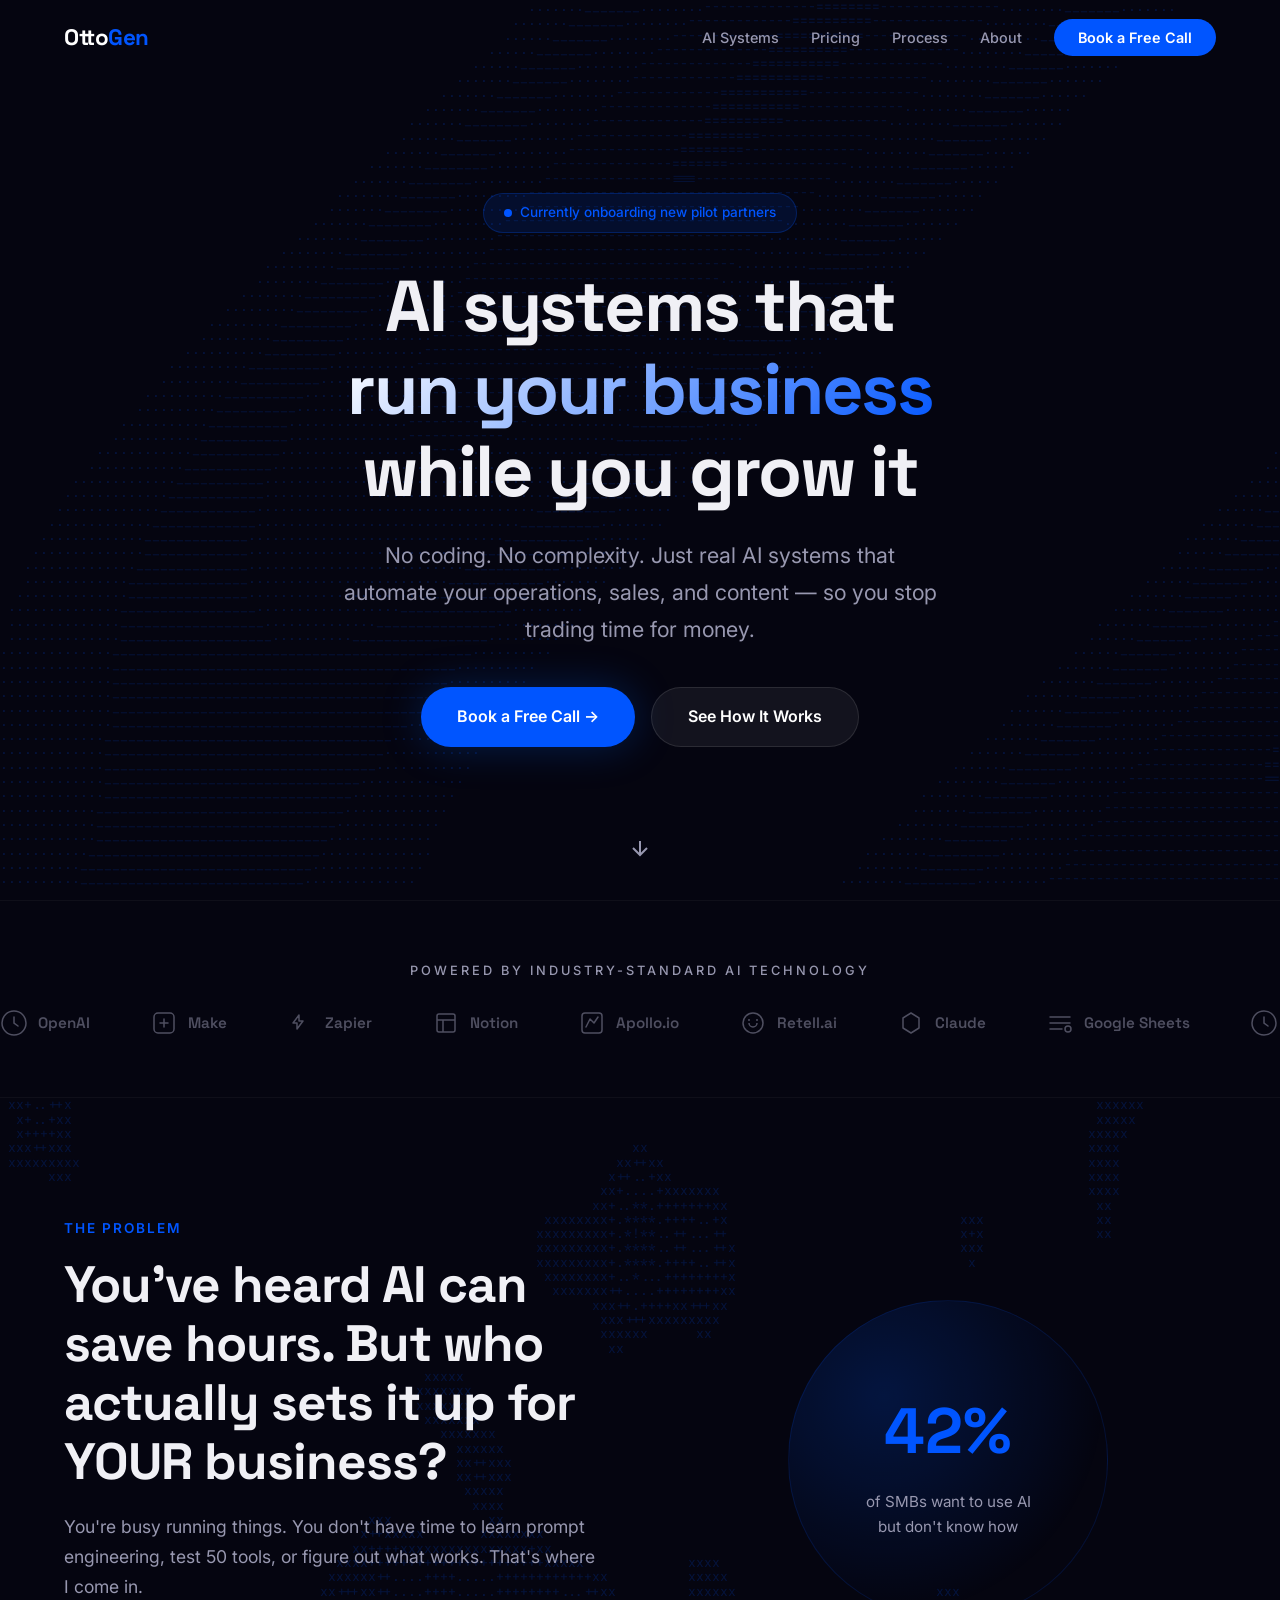
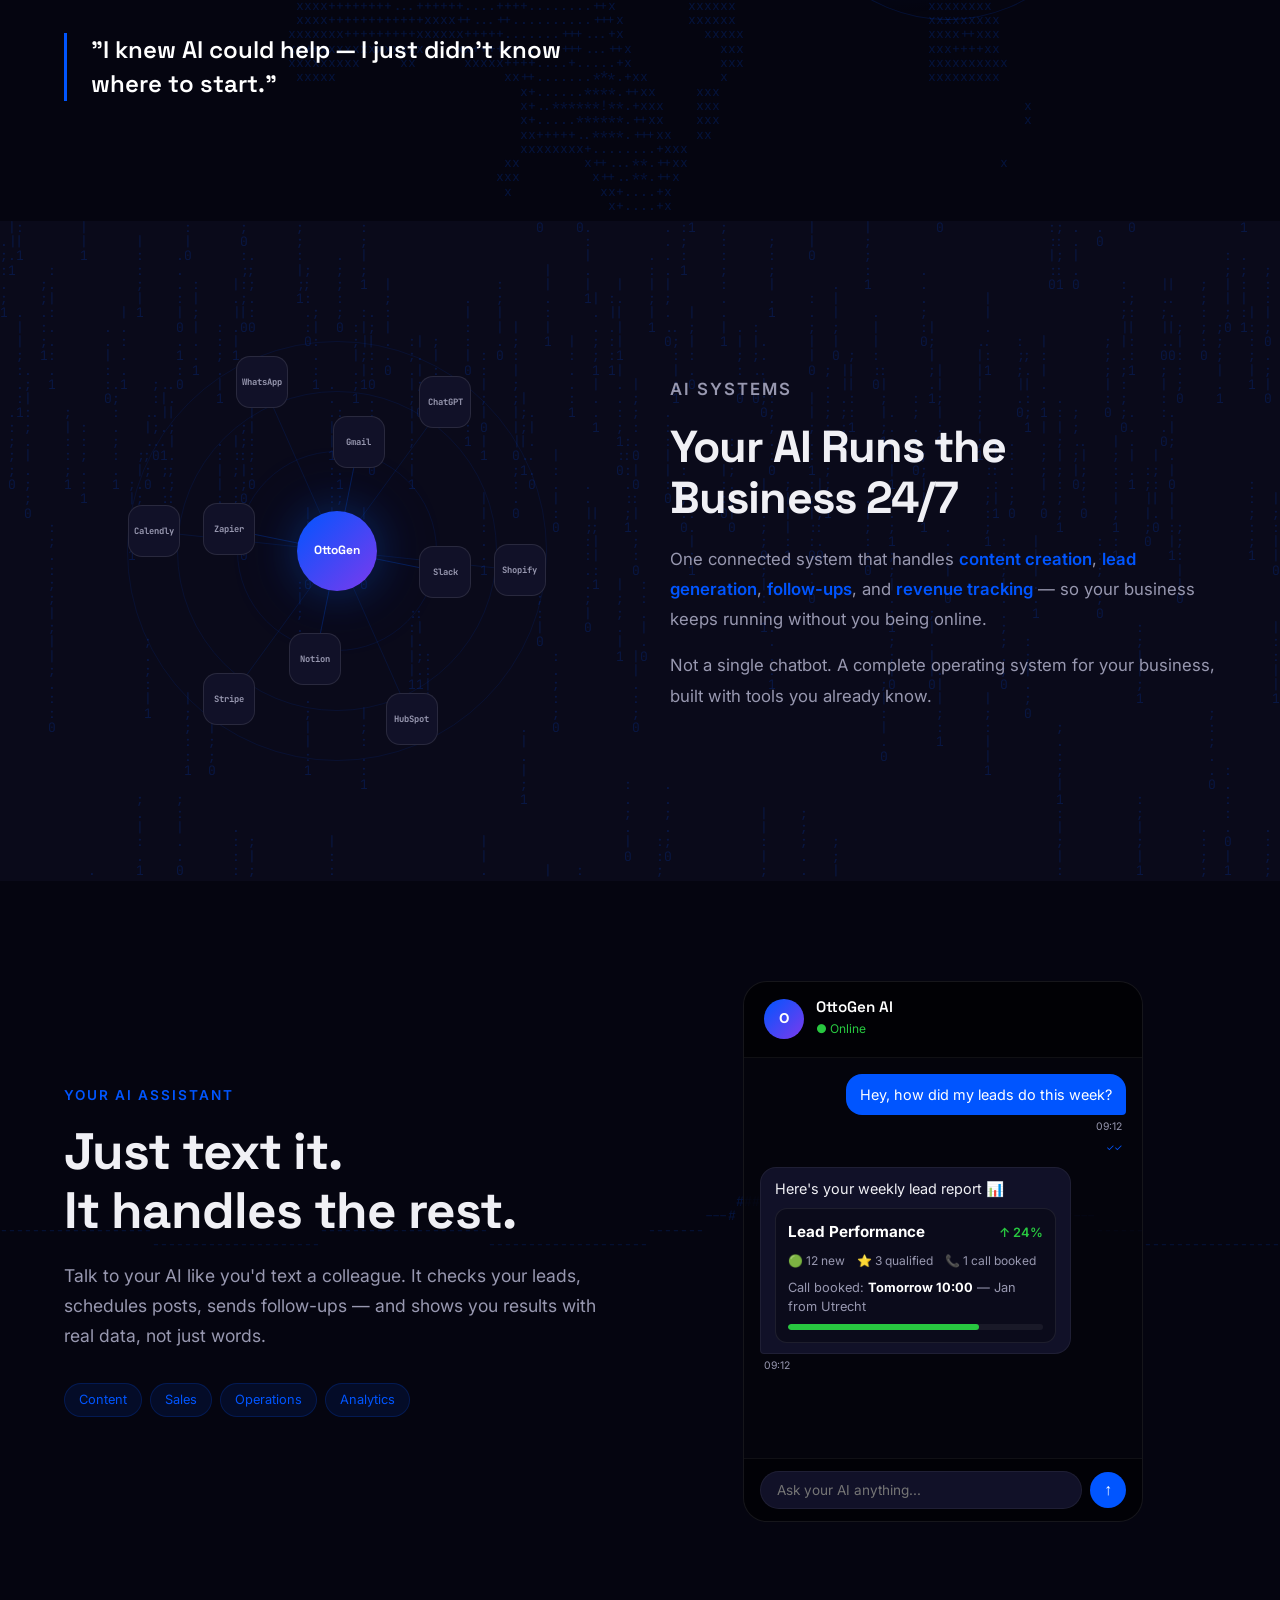
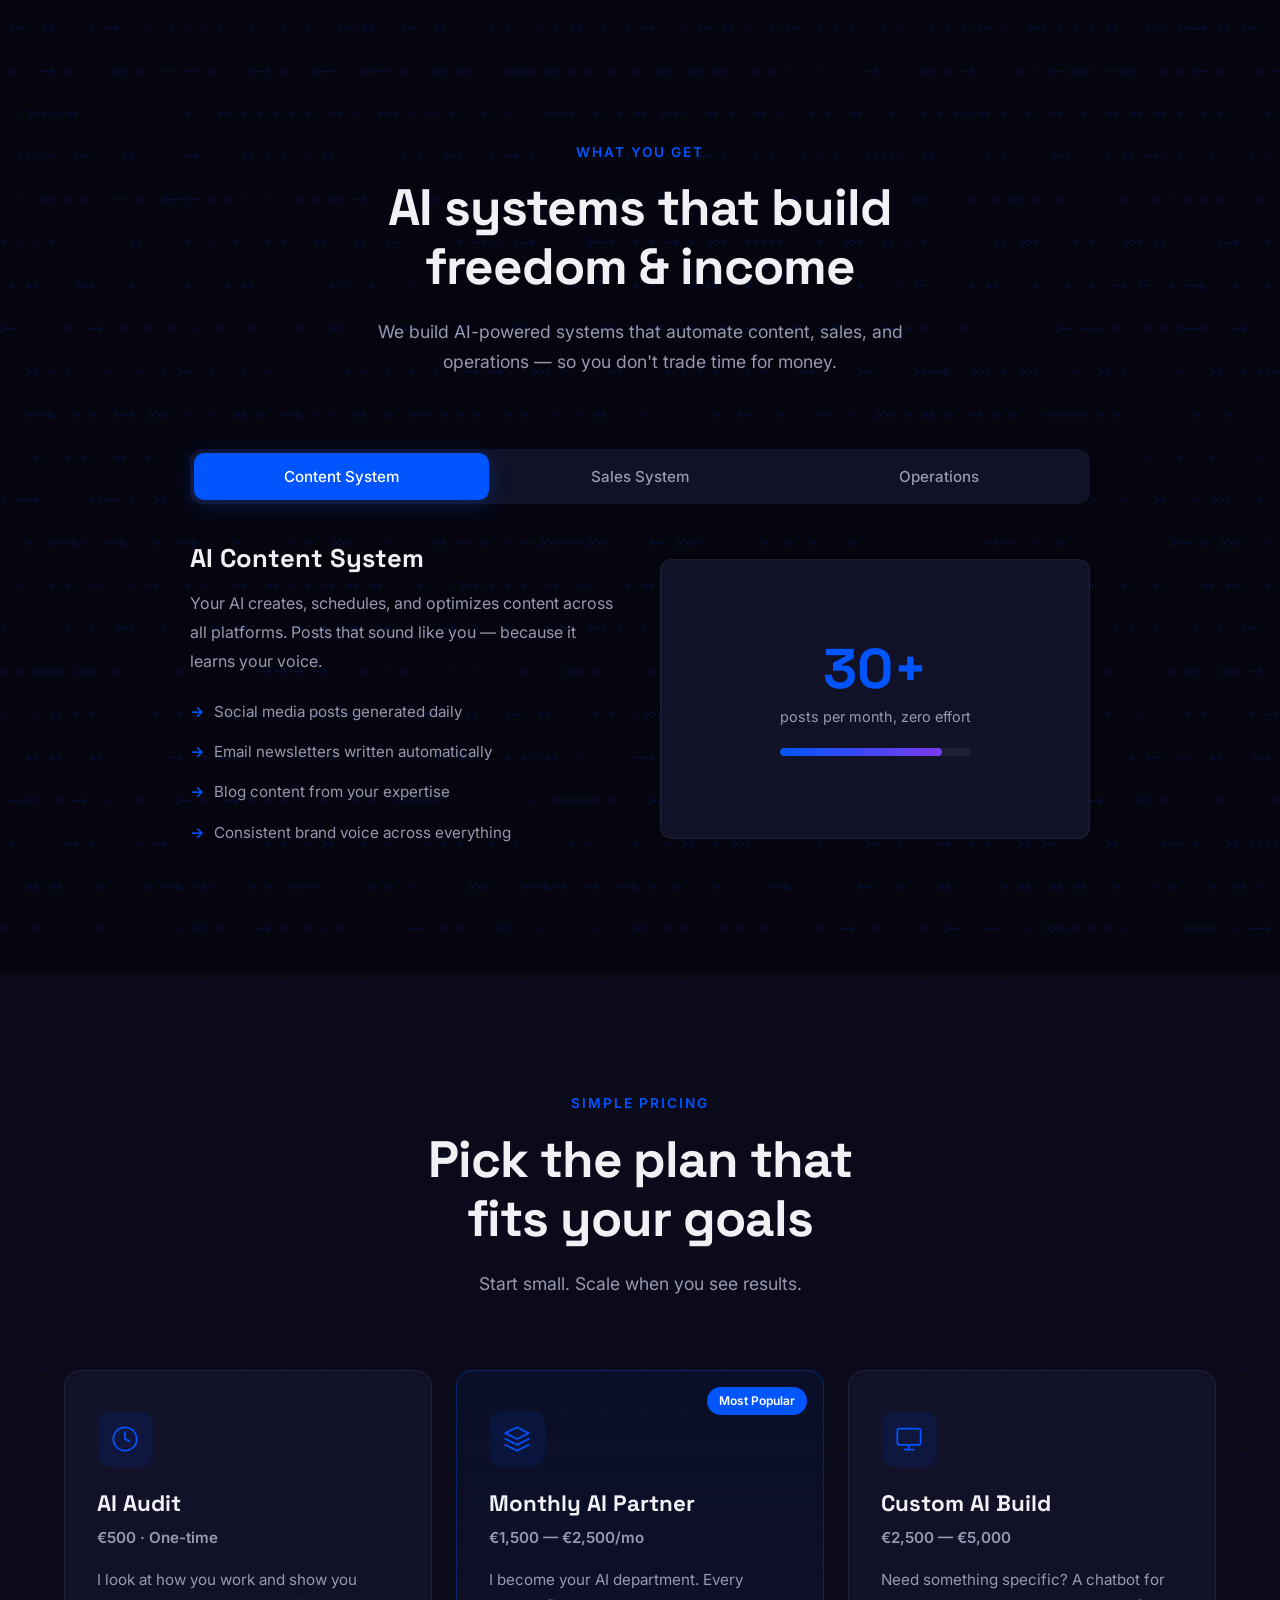
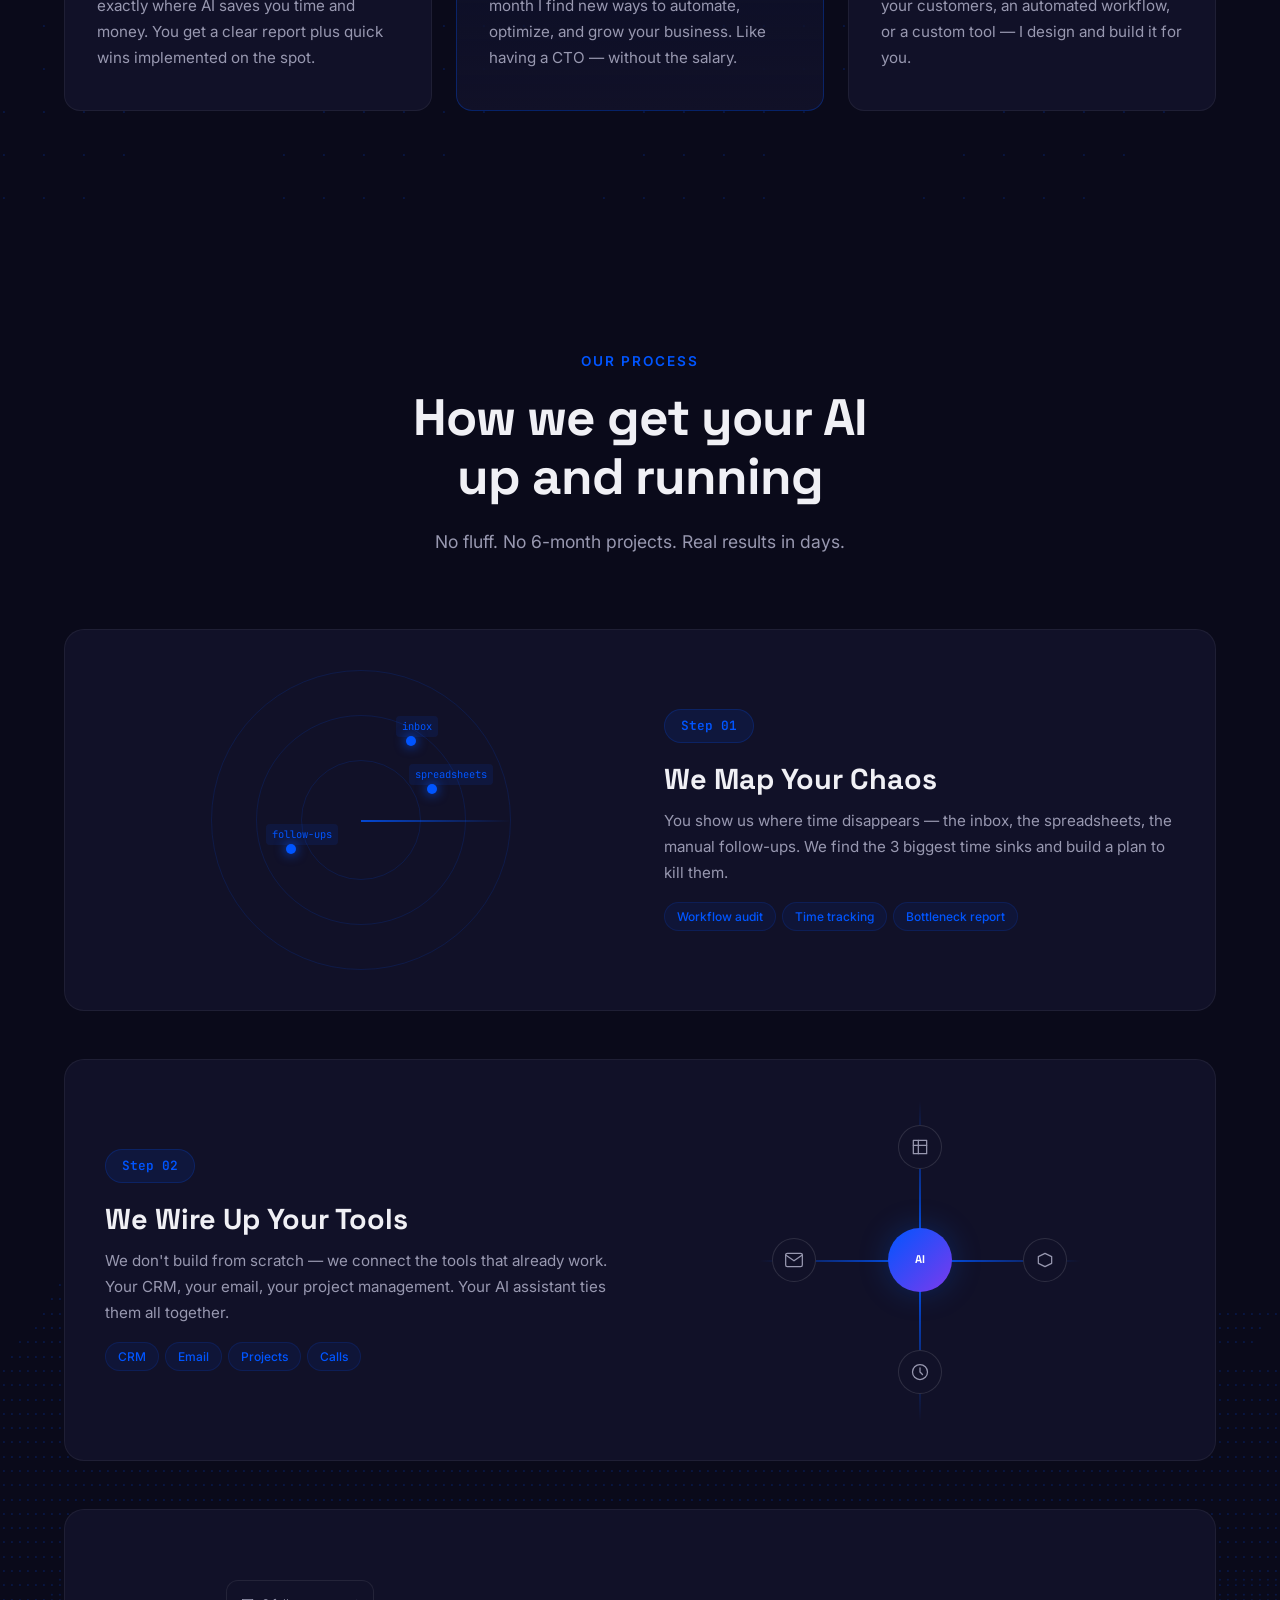
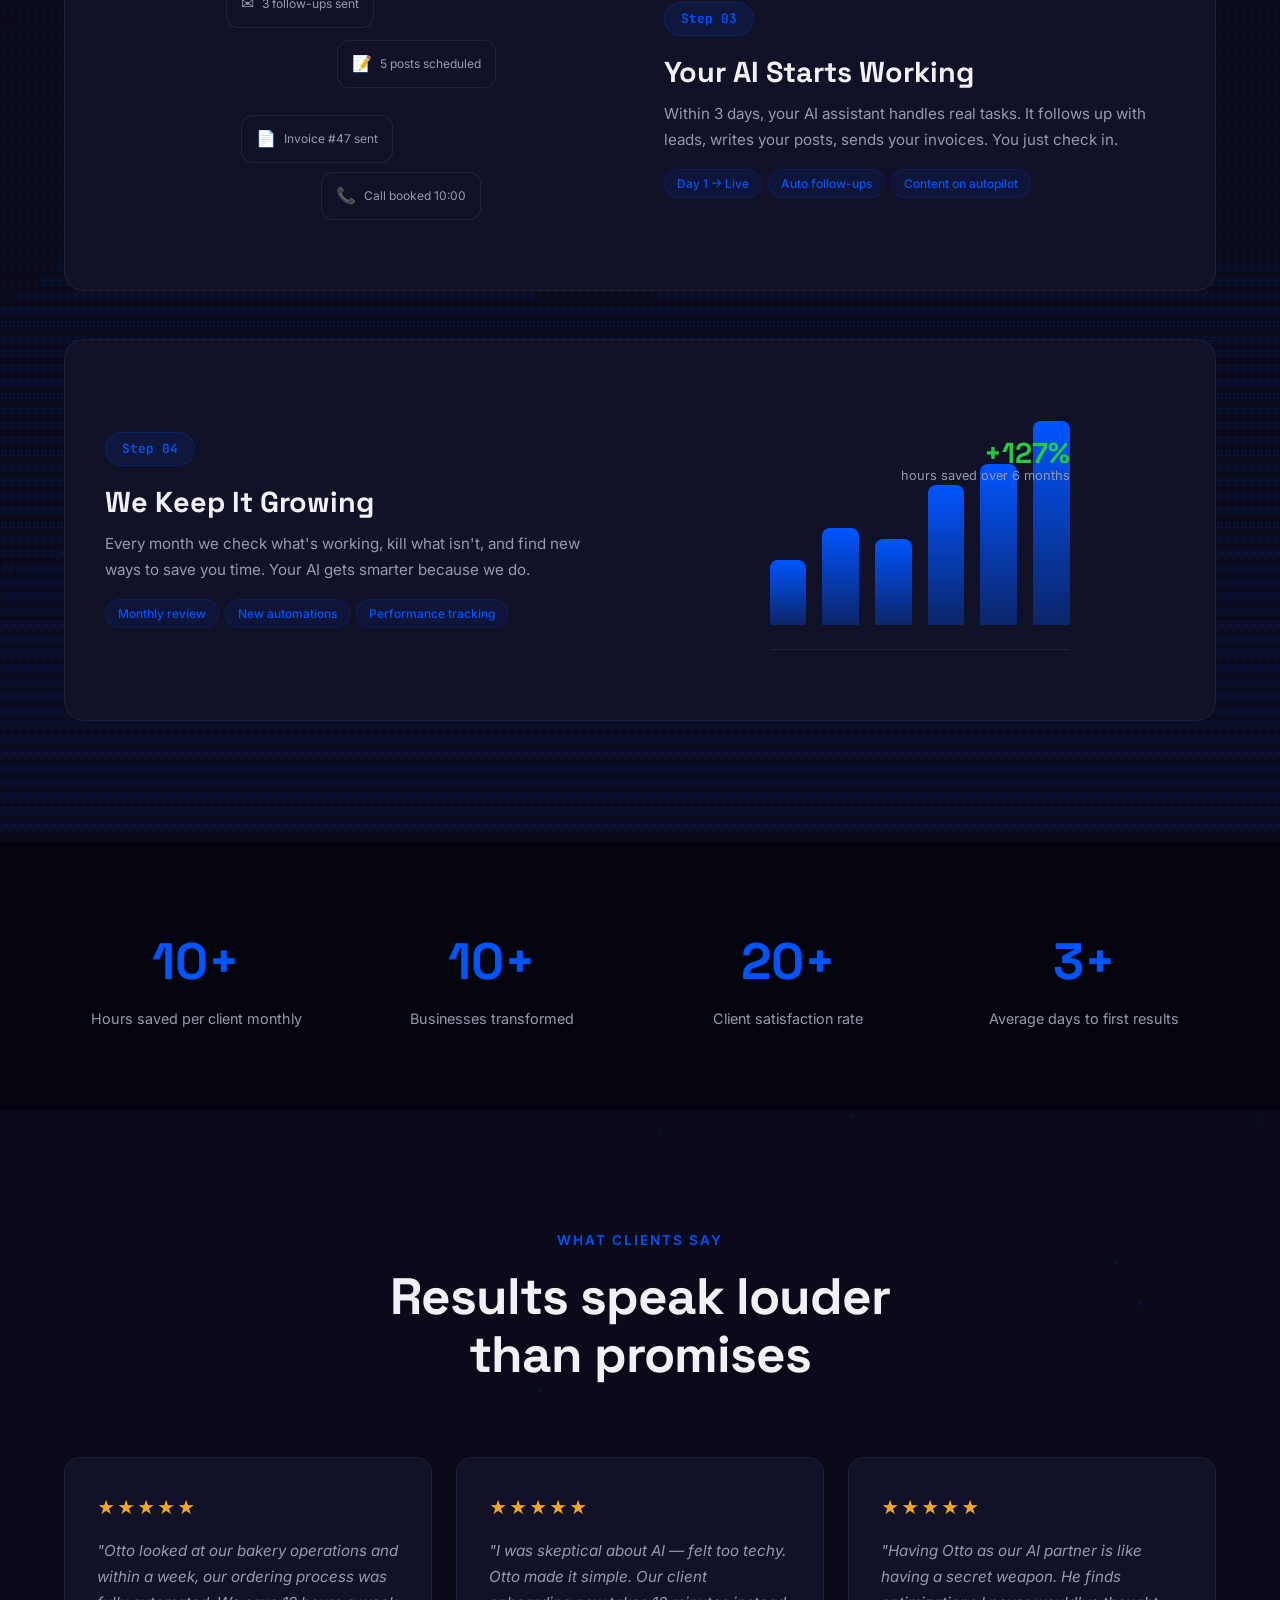
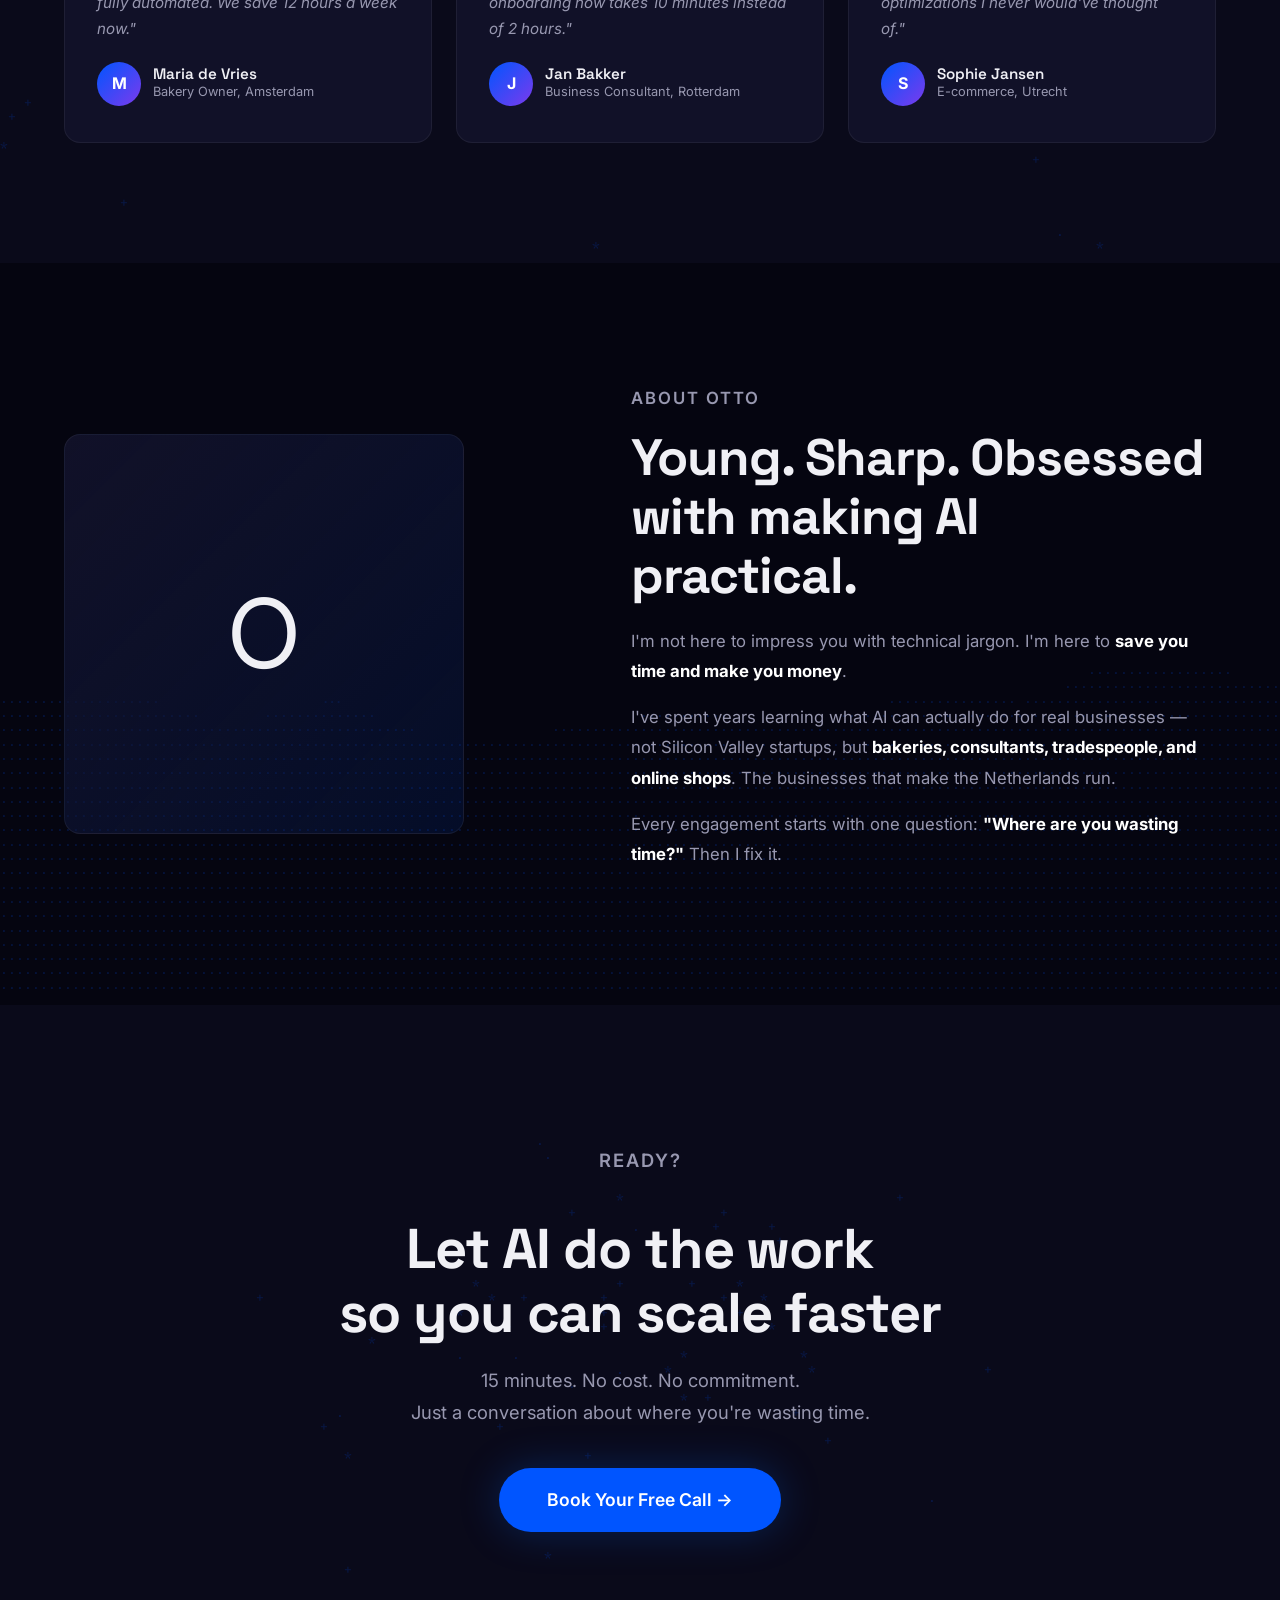
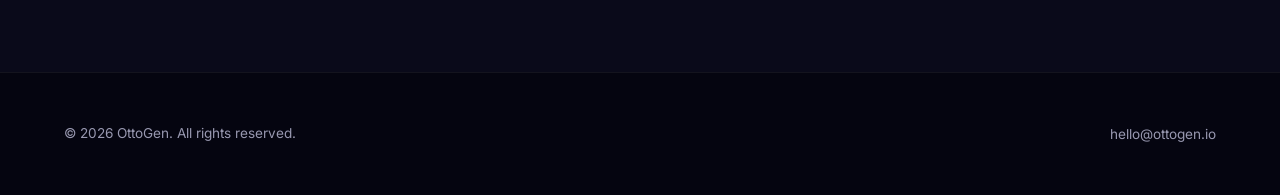
==== commit 97b1632c: "V5.6: replace canvas ASCII with pre-based text engine (bulletproof)" ====
--- a/vdr/ottogen/ottogen-website/index.html
+++ b/vdr/ottogen/ottogen-website/index.html
@@ -24,7 +24,7 @@
 
 /* ASCII BACKGROUNDS */
 .ascii-bg{position:absolute;inset:0;overflow:hidden;pointer-events:none;z-index:0}
-.ascii-bg canvas{position:absolute;top:0;left:0;width:100%;height:100%;opacity:.18}
+.ascii-bg pre{position:absolute;top:0;left:0;width:100%;height:100%;margin:0;padding:0;font-family:'JetBrains Mono',monospace;font-size:13px;line-height:1.1;color:rgba(0,85,255,.18);overflow:hidden;white-space:pre;user-select:none}
 
 /* NAV */
 nav{position:fixed;top:0;left:0;right:0;z-index:100;padding:20px 0;transition:background .3s,backdrop-filter .3s}
@@ -348,7 +348,7 @@
 
 <!-- HERO (ASCII waves background) -->
 <section class="hero">
-  <div class="ascii-bg"><canvas id="ascii-hero"></canvas></div>
+  <div class="ascii-bg"><pre id="ascii-hero"></pre></div>
   <div class="hero-content">
     <div class="hero-badge reveal">Currently onboarding new pilot partners</div>
     <h1 class="reveal reveal-delay-1">AI systems that<br><span class="gradient">run your business</span><br>while you grow it</h1>
@@ -389,7 +389,7 @@
 
 <!-- PAIN (ASCII scattered particles bg) -->
 <section class="pain">
-  <div class="ascii-bg"><canvas id="ascii-pain"></canvas></div>
+  <div class="ascii-bg"><pre id="ascii-pain"></pre></div>
   <div class="container">
     <div class="pain-grid">
       <div class="pain-text reveal">
@@ -410,7 +410,7 @@
 
 <!-- AI SYSTEMS — Connection Hub (ASCII matrix rain bg) -->
 <section class="systems-section" id="systems">
-  <div class="ascii-bg"><canvas id="ascii-systems"></canvas></div>
+  <div class="ascii-bg"><pre id="ascii-systems"></pre></div>
   <div class="container">
     <div class="systems-grid">
       <div class="hub-visual reveal" id="hub-vis">
@@ -433,7 +433,7 @@
 
 <!-- AI CHAT DEMO (ASCII pulse bg) -->
 <section class="ai-demo">
-  <div class="ascii-bg"><canvas id="ascii-chat"></canvas></div>
+  <div class="ascii-bg"><pre id="ascii-chat"></pre></div>
   <div class="container">
     <div class="demo-grid">
       <div class="reveal">
@@ -467,7 +467,7 @@
 
 <!-- FEATURE TABS (ASCII data flow bg) -->
 <section class="feature-tabs" id="ai-systems">
-  <div class="ascii-bg"><canvas id="ascii-tabs"></canvas></div>
+  <div class="ascii-bg"><pre id="ascii-tabs"></pre></div>
   <div class="container">
     <div class="section-header">
       <p class="section-label reveal">What You Get</p>
@@ -543,7 +543,7 @@
 
 <!-- SERVICES / PRICING (ASCII grid bg) -->
 <section class="services" id="services">
-  <div class="ascii-bg"><canvas id="ascii-pricing"></canvas></div>
+  <div class="ascii-bg"><pre id="ascii-pricing"></pre></div>
   <div class="container">
     <div class="section-header">
       <p class="section-label reveal">Simple Pricing</p>
@@ -576,7 +576,7 @@
 
 <!-- PROCESS STEPS (ASCII mountain bg) -->
 <section class="steps" id="how">
-  <div class="ascii-bg"><canvas id="ascii-steps"></canvas></div>
+  <div class="ascii-bg"><pre id="ascii-steps"></pre></div>
   <div class="container">
     <div class="section-header">
       <p class="section-label reveal">Our Process</p>
@@ -709,7 +709,7 @@
 
 <!-- TESTIMONIALS (ASCII constellation bg) -->
 <section class="testimonials" id="testimonials">
-  <div class="ascii-bg"><canvas id="ascii-testimonials"></canvas></div>
+  <div class="ascii-bg"><pre id="ascii-testimonials"></pre></div>
   <div class="container">
     <div class="section-header">
       <p class="section-label reveal">What Clients Say</p>
@@ -746,7 +746,7 @@
 
 <!-- ABOUT (ASCII mountain silhouette bg) -->
 <section class="about" id="about">
-  <div class="ascii-bg"><canvas id="ascii-about"></canvas></div>
+  <div class="ascii-bg"><pre id="ascii-about"></pre></div>
   <div class="container">
     <div class="about-grid">
       <div class="about-photo reveal">
@@ -765,7 +765,7 @@
 
 <!-- CTA (ASCII converging particles bg) -->
 <section class="cta-section" id="contact">
-  <div class="ascii-bg"><canvas id="ascii-cta"></canvas></div>
+  <div class="ascii-bg"><pre id="ascii-cta"></pre></div>
   <div class="container">
     <p class="section-label reveal">Ready?</p>
     <h2 class="section-title reveal reveal-delay-1">Let AI do the work<br>so you can scale faster</h2>
@@ -784,55 +784,11 @@
 
 <script>
 // ============================================
-// ASCII BACKGROUND ENGINE
-// Each section gets a unique ASCII animation
+// ASCII BACKGROUND ENGINE (pre-based, no canvas)
+// Each section gets a unique text animation
 // ============================================
-const ASCII_CHARS = '.·:;+*#@%&';
-const ASCII_LIGHT = '·.,:;\'`';
-const ASCII_WAVE = '~≈∼∾≋';
-
-class ASCIIBackground {
-  constructor(canvasId, drawFn, opts = {}) {
-    this.canvas = document.getElementById(canvasId);
-    if (!this.canvas) { console.warn('ASCII canvas not found:', canvasId); return; }
-    this.ctx = this.canvas.getContext('2d');
-    this.drawFn = drawFn;
-    this.opts = opts;
-    this.t = 0;
-    this.fontSize = opts.fontSize || 14;
-    this.active = false;
-    // Delay init to ensure layout is computed
-    const self = this;
-    setTimeout(() => {
-      self.resize();
-      window.addEventListener('resize', () => self.resize());
-      self.active = true;
-      self.animate();
-    }, 200);
-  }
-  resize() {
-    // Canvas is stretched to 100% via CSS; read actual rendered size
-    this.w = this.canvas.clientWidth || this.canvas.parentElement.clientWidth || window.innerWidth;
-    this.h = this.canvas.clientHeight || this.canvas.parentElement.clientHeight || 600;
-    console.log('ASCII resize:', this.canvas.id, 'w:', this.w, 'h:', this.h, 'clientW:', this.canvas.clientWidth, 'parentW:', this.canvas.parentElement?.clientWidth);
-    if (this.w < 10 || this.h < 10) { this.w = window.innerWidth; this.h = 600; console.log('  → fallback used'); }
-    this.canvas.width = this.w;
-    this.canvas.height = this.h;
-    this.cols = Math.floor(this.w / (this.fontSize * 0.6));
-    this.rows = Math.floor(this.h / this.fontSize);
-  }
-  animate() {
-    if (!this.active) return;
-    this.ctx.clearRect(0, 0, this.w, this.h);
-    this.ctx.font = `${this.fontSize}px monospace`;
-    this.ctx.textBaseline = 'top';
-    this.drawFn(this.ctx, this.t, this.cols, this.rows, this.w, this.h, this.fontSize);
-    this.t += 0.02;
-    requestAnimationFrame(() => this.animate());
-  }
-}
-
-// Simplex-ish noise (good enough for ASCII)
+
+// Simple noise functions
 function noise2D(x, y) {
   const n = Math.sin(x * 12.9898 + y * 78.233) * 43758.5453;
   return n - Math.floor(n);
@@ -845,232 +801,242 @@
   const ux = fx * fx * (3 - 2 * fx), uy = fy * fy * (3 - 2 * fy);
   return a + (b - a) * ux + (c - a) * uy + (a - b - c + d) * ux * uy;
 }
-function fbm(x, y, octaves) {
-  let v = 0, amp = 0.5, freq = 1;
-  for (let i = 0; i < octaves; i++) {
-    v += amp * smoothNoise(x * freq, y * freq);
-    amp *= 0.5; freq *= 2;
-  }
+function fbm(x, y, oct) {
+  let v = 0, a = .5, f = 1;
+  for (let i = 0; i < oct; i++) { v += a * smoothNoise(x * f, y * f); a *= .5; f *= 2; }
   return v;
 }
 
+// Pre-based ASCII animation — writes textContent each frame
+function asciiAnimate(id, genFn) {
+  const el = document.getElementById(id);
+  if (!el) return;
+  let t = 0;
+
+  function frame() {
+    const w = el.parentElement.clientWidth || el.closest('section')?.clientWidth || window.innerWidth;
+    const h = el.parentElement.clientHeight || el.closest('section')?.clientHeight || 600;
+    const charW = 7.8; // approx monospace char width at 13px
+    const lineH = 14.3; // line-height 1.1 * 13px
+    const cols = Math.floor(w / charW);
+    const rows = Math.floor(h / lineH);
+    if (cols < 5 || rows < 3) { requestAnimationFrame(frame); return; }
+
+    const text = genFn(t, cols, rows);
+    el.textContent = text;
+    t += 0.03;
+    requestAnimationFrame(frame);
+  }
+  // Wait for layout
+  setTimeout(frame, 300);
+}
+
 // 1. HERO — Flowing ocean waves
-new ASCIIBackground('ascii-hero', (ctx, t, cols, rows, w, h, fs) => {
-  const chars = '~≈∼·.';
-  for (let row = 0; row < rows; row++) {
-    for (let col = 0; col < cols; col++) {
-      const x = col / cols;
-      const y = row / rows;
-      const wave1 = Math.sin(x * 6 + t * 1.5 + y * 3) * 0.5 + 0.5;
-      const wave2 = Math.sin(x * 4 - t * 0.8 + y * 5) * 0.3 + 0.5;
-      const wave3 = Math.sin(x * 10 + t * 2 + y * 2) * 0.2 + 0.5;
-      const v = (wave1 + wave2 + wave3) / 3;
-      const ci = Math.floor(v * (chars.length - 1));
-      const alpha = 0.15 + v * 0.25;
-      ctx.fillStyle = `rgba(0,85,255,${alpha})`;
-      ctx.fillText(chars[ci], col * fs * 0.6, row * fs);
-    }
-  }
-});
-
-// 2. PAIN — Chaotic scattered particles
-new ASCIIBackground('ascii-pain', (ctx, t, cols, rows, w, h, fs) => {
-  const chars = '×+·*!?#';
-  for (let row = 0; row < rows; row++) {
-    for (let col = 0; col < cols; col++) {
-      const n = fbm(col * 0.08 + t * 0.3, row * 0.08 + t * 0.2, 3);
-      if (n > 0.55) {
-        const ci = Math.floor((n - 0.55) * 20) % chars.length;
-        const jx = Math.sin(t * 3 + col * 0.5) * 2;
-        const jy = Math.cos(t * 2.5 + row * 0.7) * 1.5;
-        const alpha = (n - 0.55) * 2;
-        ctx.fillStyle = `rgba(255,${80 + Math.floor(n * 100)},${80 + Math.floor(n * 50)},${Math.min(alpha, 0.4)})`;
-        ctx.fillText(chars[ci], col * fs * 0.6 + jx, row * fs + jy);
+asciiAnimate('ascii-hero', (t, cols, rows) => {
+  let out = '';
+  const chars = '~-=~._.-=~';
+  for (let r = 0; r < rows; r++) {
+    let line = '';
+    for (let c = 0; c < cols; c++) {
+      const x = c / cols, y = r / rows;
+      const w1 = Math.sin(x * 8 + t * 1.5 + y * 4) * .5 + .5;
+      const w2 = Math.sin(x * 5 - t + y * 6) * .3 + .5;
+      const v = (w1 + w2) / 2;
+      if (v > 0.45) {
+        line += chars[Math.floor(v * (chars.length - 1))];
+      } else {
+        line += ' ';
       }
     }
-  }
+    out += line + '\n';
+  }
+  return out;
 });
 
-// 3. SYSTEMS — Matrix-style data rain
-new ASCIIBackground('ascii-systems', (ctx, t, cols, rows, w, h, fs) => {
-  const chars = '01アイウエオカキクケコ';
-  const drops = [];
-  if (!window._matrixDrops) {
-    window._matrixDrops = [];
-    for (let i = 0; i < cols; i++) {
-      window._matrixDrops.push(Math.random() * rows);
-    }
-  }
-  const d = window._matrixDrops;
-  for (let col = 0; col < cols; col++) {
-    d[col] += 0.15 + Math.sin(col) * 0.05;
-    if (d[col] > rows + 10) d[col] = -Math.random() * 20;
-    const headRow = Math.floor(d[col]);
-    for (let trail = 0; trail < 12; trail++) {
-      const r = headRow - trail;
-      if (r < 0 || r >= rows) continue;
-      const alpha = (1 - trail / 12) * 0.35;
-      const ci = Math.floor(noise2D(col, r + t * 5) * chars.length) % chars.length;
-      ctx.fillStyle = trail === 0
-        ? `rgba(100,200,255,${alpha})`
-        : `rgba(0,85,255,${alpha})`;
-      ctx.fillText(chars[ci], col * fs * 0.6, r * fs);
-    }
-  }
-});
-
-// 4. CHAT — Subtle pulse / heartbeat sine waves
-new ASCIIBackground('ascii-chat', (ctx, t, cols, rows, w, h, fs) => {
-  const midY = rows / 2;
-  const chars = '·─═━▬';
-  for (let col = 0; col < cols; col++) {
-    const x = col / cols;
-    // ECG-like pulse
-    const pulse = Math.sin(x * 20 - t * 4) * Math.exp(-Math.pow((x * 5 - t * 0.5) % 5 - 2.5, 2) * 2);
-    const y = midY + pulse * rows * 0.15;
-    const row = Math.floor(y);
-    if (row >= 0 && row < rows) {
-      const ci = Math.min(Math.floor(Math.abs(pulse) * 5), chars.length - 1);
-      ctx.fillStyle = `rgba(0,85,255,${0.1 + Math.abs(pulse) * 0.3})`;
-      ctx.fillText(chars[ci], col * fs * 0.6, row * fs);
-    }
-  }
-});
-
-// 5. TABS — Flowing data streams (horizontal)
-new ASCIIBackground('ascii-tabs', (ctx, t, cols, rows, w, h, fs) => {
-  const chars = '→›»·';
-  for (let row = 0; row < rows; row++) {
-    if (row % 3 !== 0) continue;
-    const speed = 0.5 + noise2D(0, row) * 2;
-    const offset = t * speed * 10;
-    for (let col = 0; col < cols; col++) {
-      const n = noise2D(col * 0.1 + offset, row * 0.3);
-      if (n > 0.6) {
-        const ci = Math.floor((n - 0.6) * 10) % chars.length;
-        ctx.fillStyle = `rgba(0,85,255,${(n - 0.6) * 0.6})`;
-        ctx.fillText(chars[ci], col * fs * 0.6, row * fs);
+// 2. PAIN — Chaotic scattered particles
+asciiAnimate('ascii-pain', (t, cols, rows) => {
+  let out = '';
+  const chars = 'x+.*!?#';
+  for (let r = 0; r < rows; r++) {
+    let line = '';
+    for (let c = 0; c < cols; c++) {
+      const n = fbm(c * 0.06 + t * 0.4, r * 0.06 + t * 0.25, 3);
+      if (n > 0.58) {
+        line += chars[Math.floor((n - .58) * 25) % chars.length];
+      } else {
+        line += ' ';
       }
     }
-  }
+    out += line + '\n';
+  }
+  return out;
 });
 
-// 6. PRICING — Clean dot grid
-new ASCIIBackground('ascii-pricing', (ctx, t, cols, rows, w, h, fs) => {
-  for (let row = 0; row < rows; row++) {
-    for (let col = 0; col < cols; col++) {
-      if (col % 4 === 0 && row % 3 === 0) {
-        const pulse = Math.sin(t + col * 0.2 + row * 0.3) * 0.5 + 0.5;
-        ctx.fillStyle = `rgba(0,85,255,${0.05 + pulse * 0.1})`;
-        ctx.fillText('·', col * fs * 0.6, row * fs);
+// 3. SYSTEMS — Matrix data rain
+asciiAnimate('ascii-systems', (t, cols, rows) => {
+  if (!window._mdrops) {
+    window._mdrops = [];
+    for (let i = 0; i < 300; i++) window._mdrops.push({ x: Math.floor(Math.random() * 200), y: Math.random() * 100, s: .3 + Math.random() * .7 });
+  }
+  const grid = [];
+  for (let r = 0; r < rows; r++) grid.push(new Array(cols).fill(' '));
+  const chars = '01.:;|';
+  window._mdrops.forEach(d => {
+    d.y += d.s * 0.5;
+    if (d.y > rows + 5) { d.y = -Math.floor(Math.random() * 10); d.x = Math.floor(Math.random() * cols); }
+    for (let trail = 0; trail < 6; trail++) {
+      const ry = Math.floor(d.y) - trail;
+      if (ry >= 0 && ry < rows && d.x < cols) {
+        grid[ry][d.x] = trail === 0 ? chars[Math.floor(Math.random() * 2)] : chars[2 + Math.floor(Math.random() * 4)];
       }
     }
-  }
+  });
+  return grid.map(row => row.join('')).join('\n');
 });
 
-// 7. STEPS — Perlin mountain silhouettes
-new ASCIIBackground('ascii-steps', (ctx, t, cols, rows, w, h, fs) => {
-  const chars = '▁▂▃▄▅▆▇█';
-  // Draw 3 mountain layers
-  for (let layer = 0; layer < 3; layer++) {
-    const baseY = rows * (0.5 + layer * 0.15);
-    const amp = rows * (0.2 - layer * 0.04);
-    const freq = 0.03 + layer * 0.01;
-    const speed = 0.1 + layer * 0.05;
-    const alpha = 0.08 - layer * 0.02;
-
-    for (let col = 0; col < cols; col++) {
-      const mountainHeight = baseY - fbm(col * freq + t * speed, layer * 10, 4) * amp;
-      for (let row = Math.floor(mountainHeight); row < rows; row++) {
-        if (row < 0 || row >= rows) continue;
-        const depth = (row - mountainHeight) / (rows - mountainHeight);
-        const ci = Math.min(Math.floor(depth * chars.length), chars.length - 1);
-        ctx.fillStyle = `rgba(0,${50 + layer * 20},${180 + layer * 30},${alpha})`;
-        ctx.fillText(chars[ci], col * fs * 0.6, row * fs);
+// 4. CHAT — Pulse / heartbeat
+asciiAnimate('ascii-chat', (t, cols, rows) => {
+  let out = '';
+  const midR = Math.floor(rows / 2);
+  for (let r = 0; r < rows; r++) {
+    let line = '';
+    for (let c = 0; c < cols; c++) {
+      const x = c / cols;
+      const pulse = Math.sin(x * 25 - t * 5) * Math.exp(-Math.pow((x * 6 - t * 0.6) % 6 - 3, 2) * 2);
+      const targetR = midR + Math.floor(pulse * rows * 0.12);
+      if (r === targetR) {
+        line += Math.abs(pulse) > .3 ? '#' : '-';
+      } else if (Math.abs(r - targetR) === 1 && Math.abs(pulse) > .5) {
+        line += '.';
+      } else {
+        line += ' ';
       }
     }
-  }
+    out += line + '\n';
+  }
+  return out;
 });
 
-// 8. TESTIMONIALS — Floating constellation
-new ASCIIBackground('ascii-testimonials', (ctx, t, cols, rows, w, h, fs) => {
-  if (!window._constellationPts) {
-    window._constellationPts = [];
-    for (let i = 0; i < 40; i++) {
-      window._constellationPts.push({
-        x: Math.random() * cols,
-        y: Math.random() * rows,
-        vx: (Math.random() - 0.5) * 0.02,
-        vy: (Math.random() - 0.5) * 0.02,
-        char: '*·+⊹✦'[Math.floor(Math.random() * 6)]
-      });
+// 5. TABS — Flowing data streams
+asciiAnimate('ascii-tabs', (t, cols, rows) => {
+  let out = '';
+  const chars = '>->>';
+  for (let r = 0; r < rows; r++) {
+    let line = '';
+    if (r % 3 !== 0) { out += ' '.repeat(cols) + '\n'; continue; }
+    const speed = .5 + noise2D(0, r) * 2;
+    const off = t * speed * 12;
+    for (let c = 0; c < cols; c++) {
+      const n = noise2D(c * .08 + off, r * .3);
+      if (n > .62) {
+        line += chars[Math.floor((n - .62) * 30) % chars.length];
+      } else {
+        line += ' ';
+      }
     }
-  }
-  const pts = window._constellationPts;
-  pts.forEach(p => {
+    out += line + '\n';
+  }
+  return out;
+});
+
+// 6. PRICING — Dot grid
+asciiAnimate('ascii-pricing', (t, cols, rows) => {
+  let out = '';
+  for (let r = 0; r < rows; r++) {
+    let line = '';
+    for (let c = 0; c < cols; c++) {
+      if (c % 5 === 0 && r % 3 === 0) {
+        const pulse = Math.sin(t * 1.5 + c * .15 + r * .2) * .5 + .5;
+        line += pulse > .4 ? '.' : ' ';
+      } else {
+        line += ' ';
+      }
+    }
+    out += line + '\n';
+  }
+  return out;
+});
+
+// 7. STEPS — Mountain silhouettes
+asciiAnimate('ascii-steps', (t, cols, rows) => {
+  const grid = [];
+  for (let r = 0; r < rows; r++) grid.push(new Array(cols).fill(' '));
+  const fill = ['.', ':', '#', '@'];
+  for (let layer = 0; layer < 3; layer++) {
+    const base = rows * (.55 + layer * .12);
+    const amp = rows * (.18 - layer * .03);
+    const freq = .025 + layer * .008;
+    const sp = .08 + layer * .04;
+    for (let c = 0; c < cols; c++) {
+      const mh = base - fbm(c * freq + t * sp, layer * 10, 4) * amp;
+      for (let r = Math.floor(mh); r < rows; r++) {
+        if (r >= 0 && r < rows) {
+          const d = (r - mh) / (rows - mh);
+          const fi = Math.min(Math.floor(d * fill.length), fill.length - 1);
+          if (grid[r][c] === ' ') grid[r][c] = fill[fi];
+        }
+      }
+    }
+  }
+  return grid.map(row => row.join('')).join('\n');
+});
+
+// 8. TESTIMONIALS — Constellation
+asciiAnimate('ascii-testimonials', (t, cols, rows) => {
+  if (!window._cpts) {
+    window._cpts = [];
+    for (let i = 0; i < 35; i++) window._cpts.push({ x: Math.random() * 200, y: Math.random() * 80, vx: (Math.random() - .5) * .08, vy: (Math.random() - .5) * .05 });
+  }
+  const grid = [];
+  for (let r = 0; r < rows; r++) grid.push(new Array(cols).fill(' '));
+  window._cpts.forEach(p => {
     p.x += p.vx; p.y += p.vy;
     if (p.x < 0) p.x = cols; if (p.x > cols) p.x = 0;
     if (p.y < 0) p.y = rows; if (p.y > rows) p.y = 0;
-    const twinkle = Math.sin(t * 3 + p.x + p.y) * 0.5 + 0.5;
-    ctx.fillStyle = `rgba(0,85,255,${0.1 + twinkle * 0.2})`;
-    ctx.fillText(p.char, p.x * fs * 0.6, p.y * fs);
+    const twinkle = Math.sin(t * 4 + p.x + p.y) > 0;
+    const rx = Math.floor(p.x), ry = Math.floor(p.y);
+    if (rx >= 0 && rx < cols && ry >= 0 && ry < rows && twinkle) {
+      grid[ry][rx] = '*+.'[Math.floor(Math.random() * 3)];
+    }
   });
-  // Draw lines between close points
-  ctx.strokeStyle = 'rgba(0,85,255,0.04)';
-  ctx.lineWidth = 0.5;
-  for (let i = 0; i < pts.length; i++) {
-    for (let j = i + 1; j < pts.length; j++) {
-      const dx = (pts[i].x - pts[j].x) * fs * 0.6;
-      const dy = (pts[i].y - pts[j].y) * fs;
-      if (Math.sqrt(dx * dx + dy * dy) < 150) {
-        ctx.beginPath();
-        ctx.moveTo(pts[i].x * fs * 0.6, pts[i].y * fs);
-        ctx.lineTo(pts[j].x * fs * 0.6, pts[j].y * fs);
-        ctx.stroke();
-      }
+  return grid.map(row => row.join('')).join('\n');
+});
+
+// 9. ABOUT — Gentle mountain
+asciiAnimate('ascii-about', (t, cols, rows) => {
+  const grid = [];
+  for (let r = 0; r < rows; r++) grid.push(new Array(cols).fill(' '));
+  const baseY = rows * .72;
+  for (let c = 0; c < cols; c++) {
+    const mh = baseY - fbm(c * .035 + 5, 0, 3) * rows * .22;
+    for (let r = Math.floor(mh); r < rows; r++) {
+      if (r >= 0 && r < rows) grid[r][c] = '.';
     }
   }
+  return grid.map(row => row.join('')).join('\n');
 });
 
-// 9. ABOUT — Mountain silhouette (simpler)
-new ASCIIBackground('ascii-about', (ctx, t, cols, rows, w, h, fs) => {
-  const chars = '▁▂▃▄';
-  const baseY = rows * 0.7;
-  for (let col = 0; col < cols; col++) {
-    const mh = baseY - fbm(col * 0.04 + 5, 0, 3) * rows * 0.25;
-    for (let row = Math.floor(mh); row < rows; row++) {
-      if (row < 0 || row >= rows) continue;
-      const d = (row - mh) / (rows - mh);
-      const ci = Math.min(Math.floor(d * chars.length), chars.length - 1);
-      ctx.fillStyle = `rgba(0,60,200,${0.04 + d * 0.03})`;
-      ctx.fillText(chars[ci], col * fs * 0.6, row * fs);
+// 10. CTA — Converging particles
+asciiAnimate('ascii-cta', (t, cols, rows) => {
+  if (!window._ctap) {
+    window._ctap = [];
+    for (let i = 0; i < 60; i++) {
+      const a = Math.random() * Math.PI * 2;
+      window._ctap.push({ a, d: .3 + Math.random() * .6, s: .003 + Math.random() * .005 });
     }
   }
+  const grid = [];
+  for (let r = 0; r < rows; r++) grid.push(new Array(cols).fill(' '));
+  const cx = cols / 2, cy = rows / 2;
+  window._ctap.forEach(p => {
+    p.d -= p.s;
+    if (p.d < .05) p.d = .6 + Math.random() * .3;
+    const x = Math.floor(cx + Math.cos(p.a + t * .4) * p.d * cx);
+    const y = Math.floor(cy + Math.sin(p.a + t * .4) * p.d * cy);
+    if (x >= 0 && x < cols && y >= 0 && y < rows) grid[y][x] = '.+*'[Math.floor(Math.random() * 3)];
+  });
+  return grid.map(row => row.join('')).join('\n');
 });
-
-// 10. CTA — Converging particles
-new ASCIIBackground('ascii-cta', (ctx, t, cols, rows, w, h, fs) => {
-  const cx = cols / 2, cy = rows / 2;
-  if (!window._ctaParticles) {
-    window._ctaParticles = [];
-    for (let i = 0; i < 80; i++) {
-      const angle = Math.random() * Math.PI * 2;
-      const dist = 0.3 + Math.random() * 0.7;
-      window._ctaParticles.push({ angle, dist, speed: 0.002 + Math.random() * 0.005, char: '·*+⊹✧'[Math.floor(Math.random() * 5)] });
-    }
-  }
-  const pts = window._ctaParticles;
-  pts.forEach(p => {
-    p.dist -= p.speed;
-    if (p.dist < 0.05) p.dist = 0.7 + Math.random() * 0.3;
-    const x = cx + Math.cos(p.angle + t * 0.3) * p.dist * cx;
-    const y = cy + Math.sin(p.angle + t * 0.3) * p.dist * cy;
-    const alpha = (1 - p.dist) * 0.4;
-    ctx.fillStyle = `rgba(0,85,255,${alpha})`;
-    ctx.fillText(p.char, x * fs * 0.6, y * fs);
-  });
-});
-
 // ============================================
 // HUB VISUAL — Interactive connection hub
 // ============================================
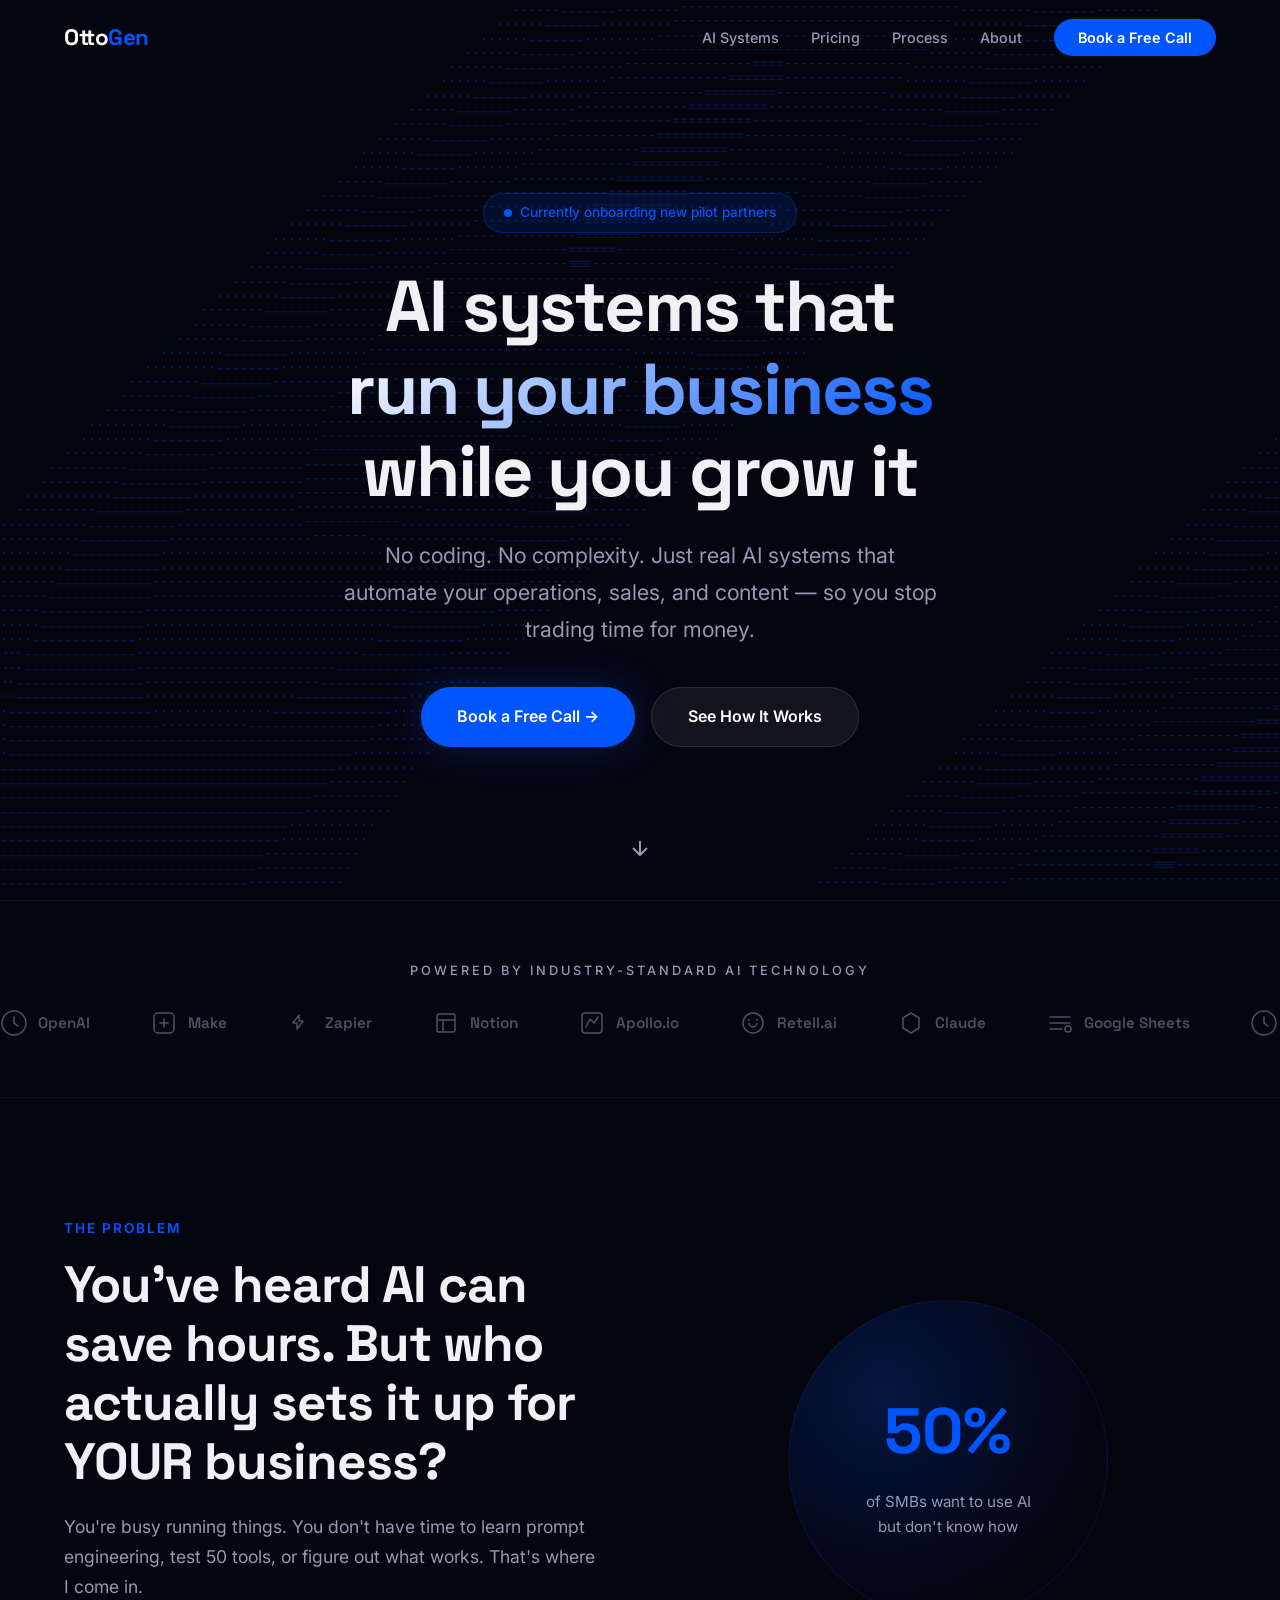
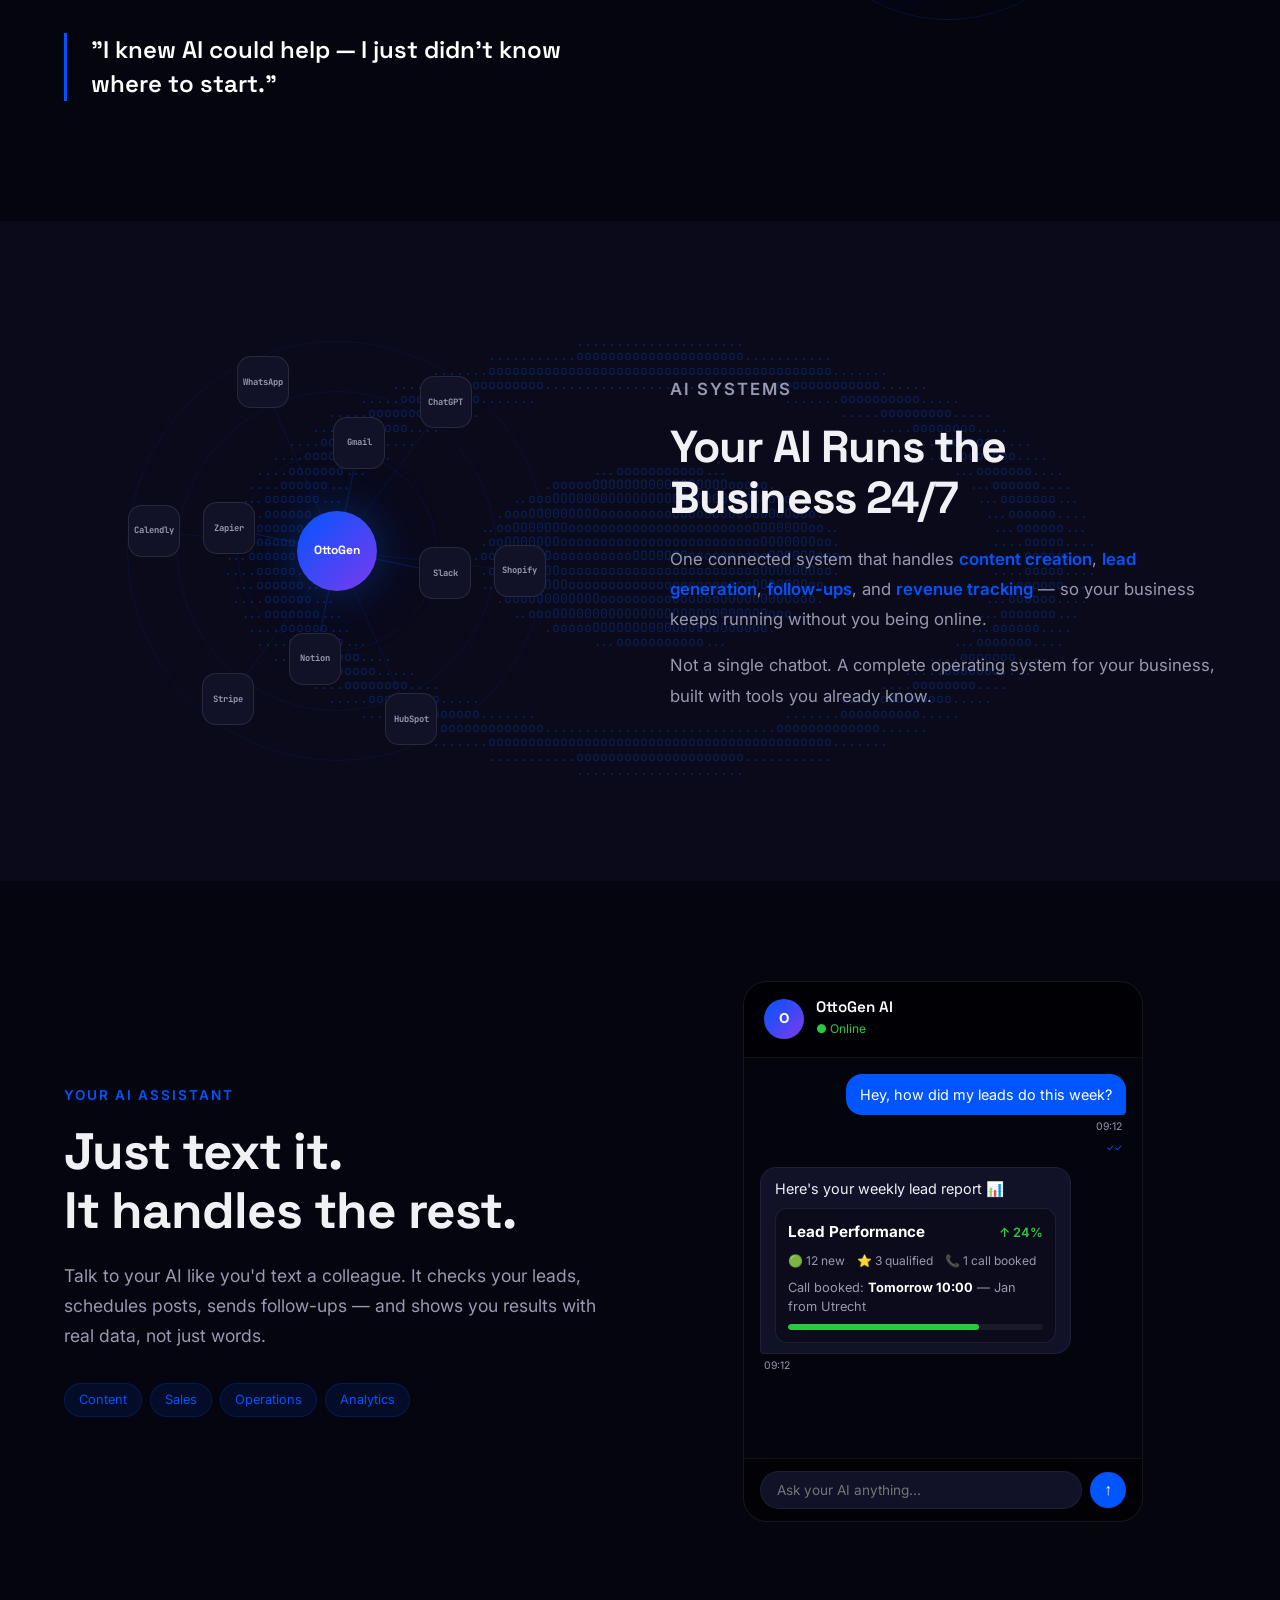
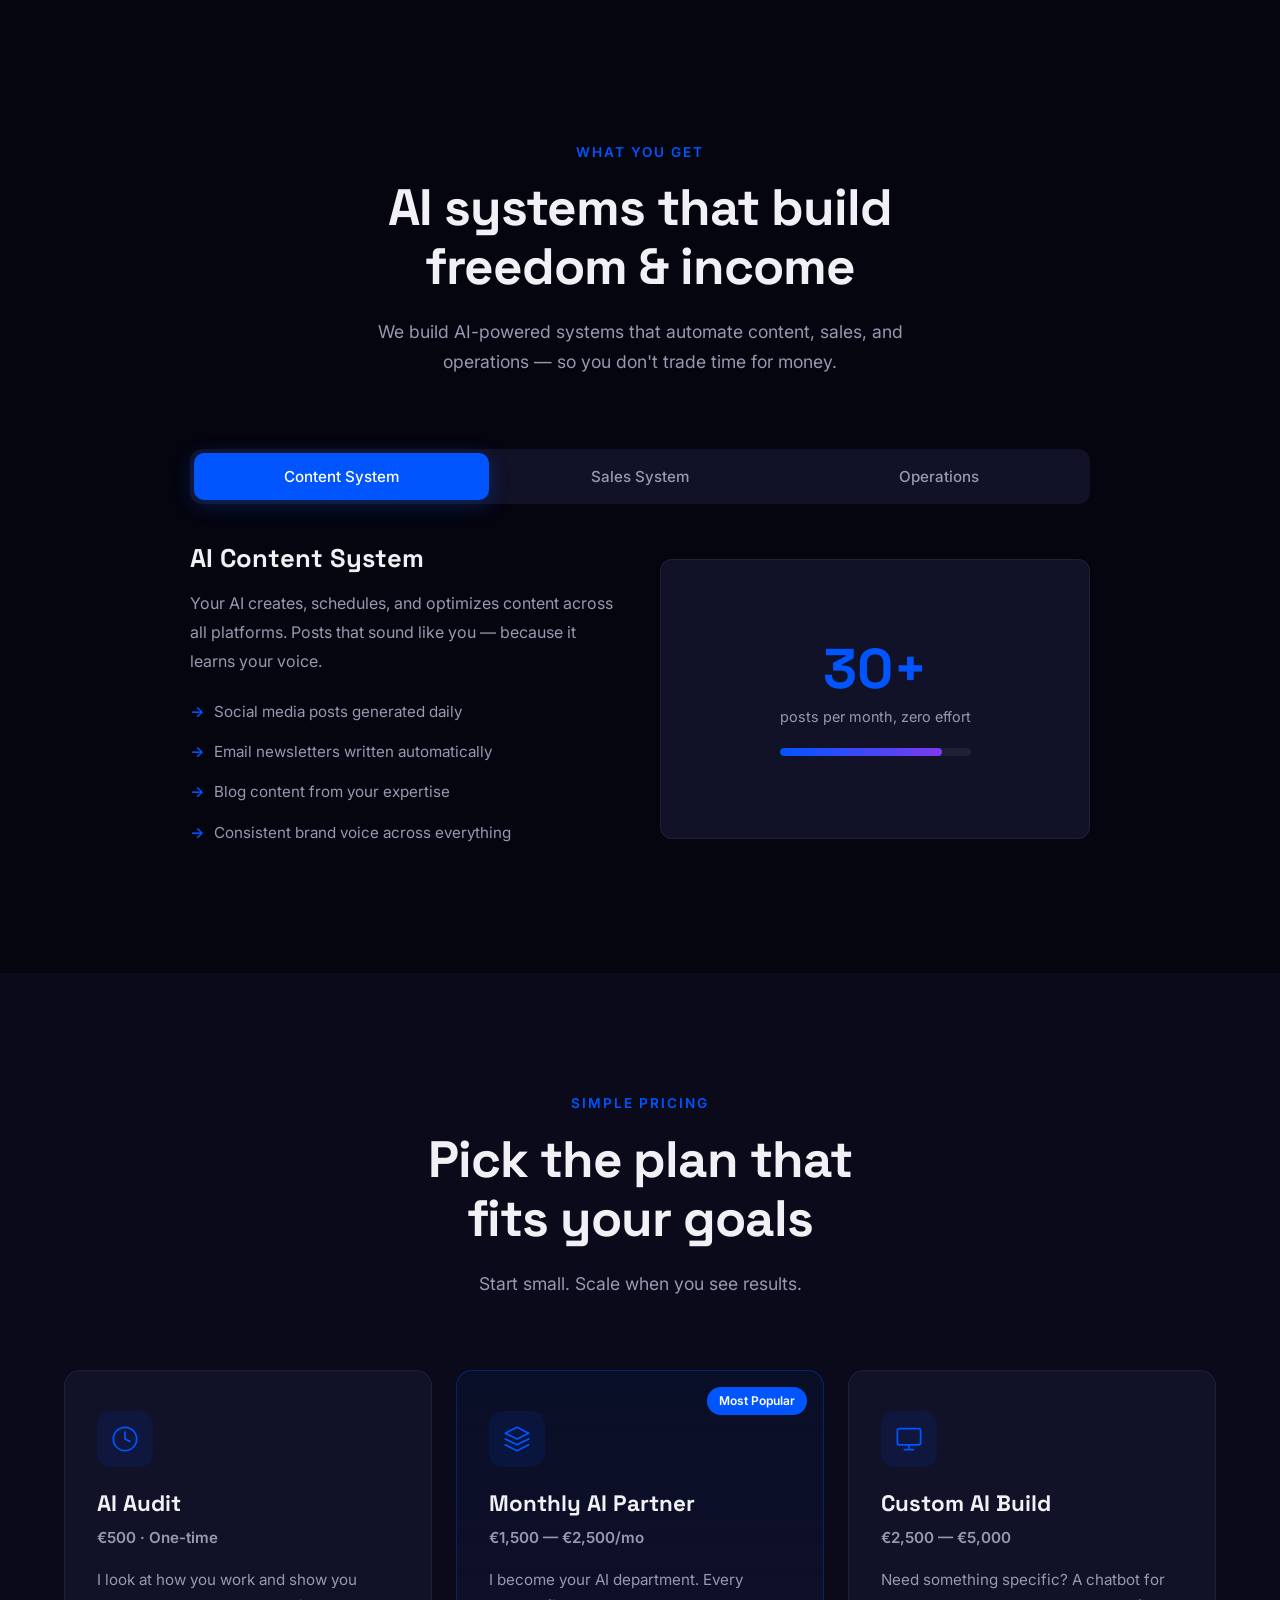
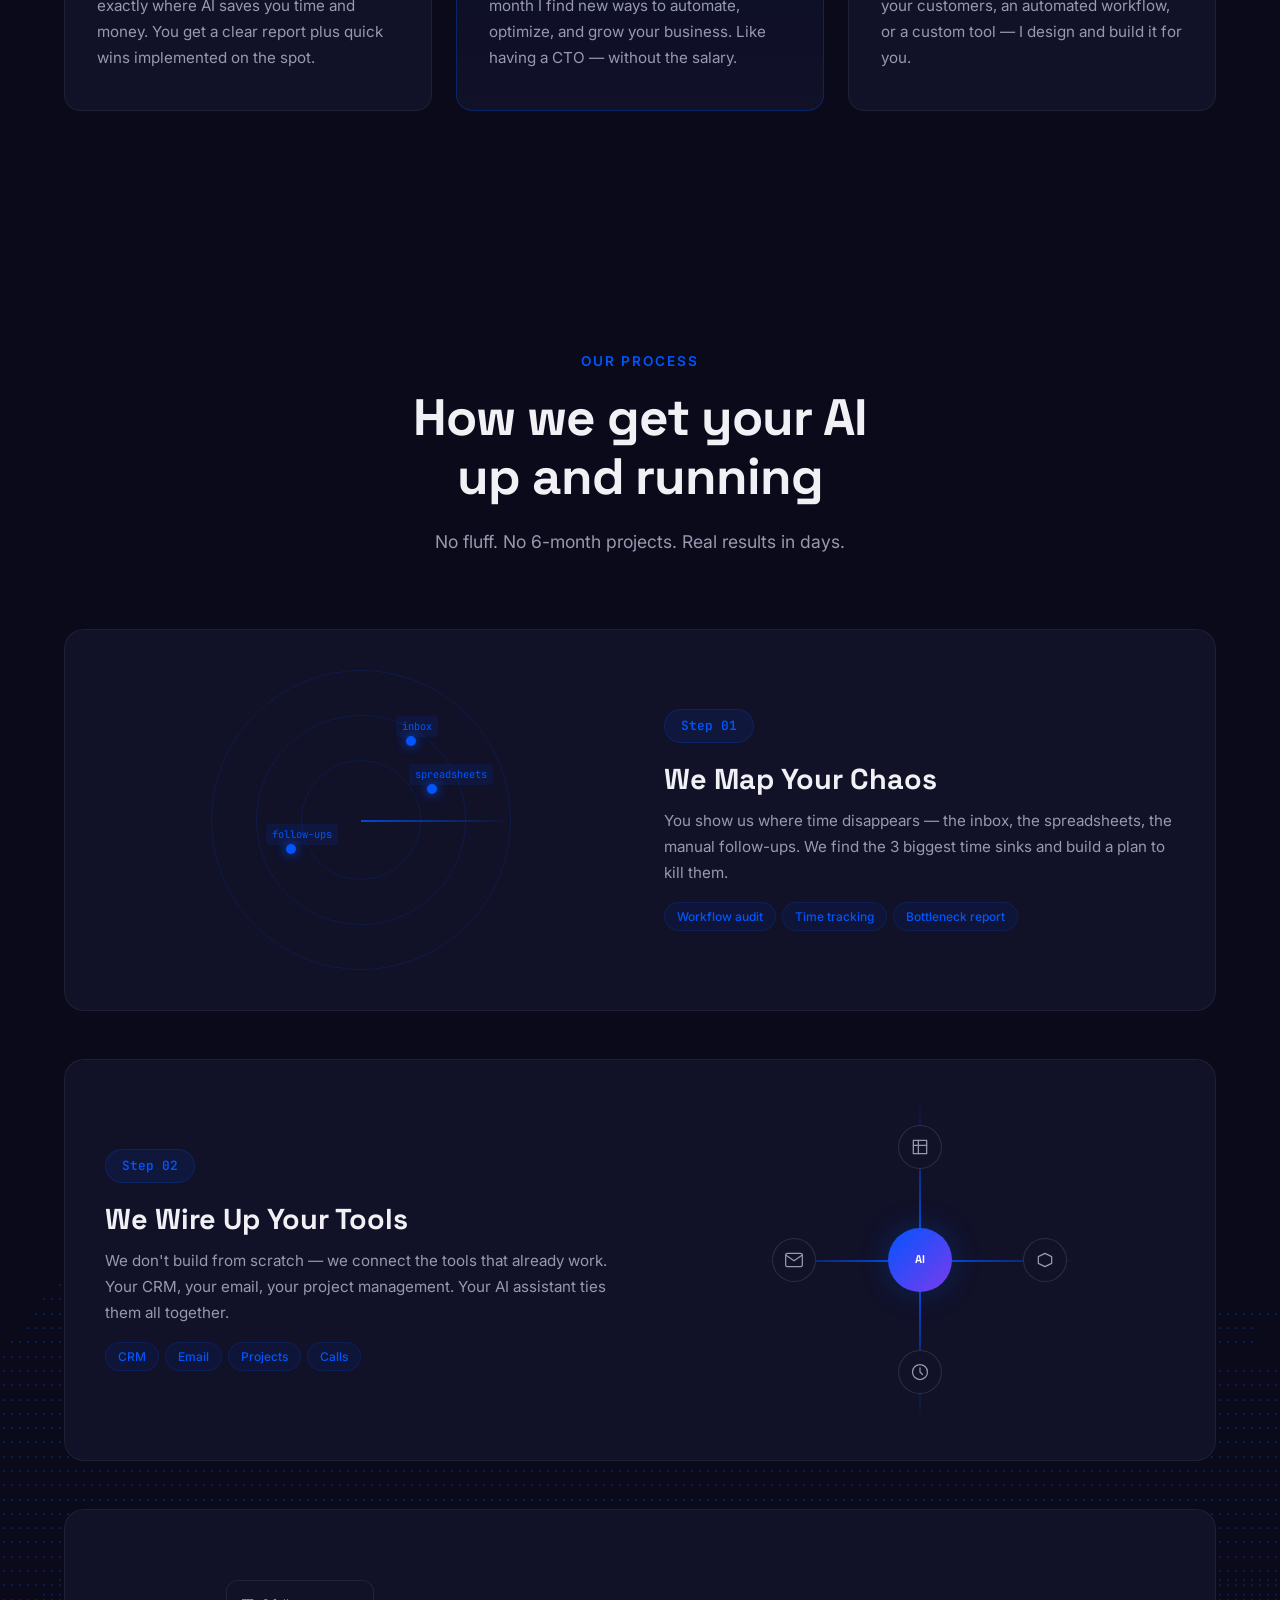
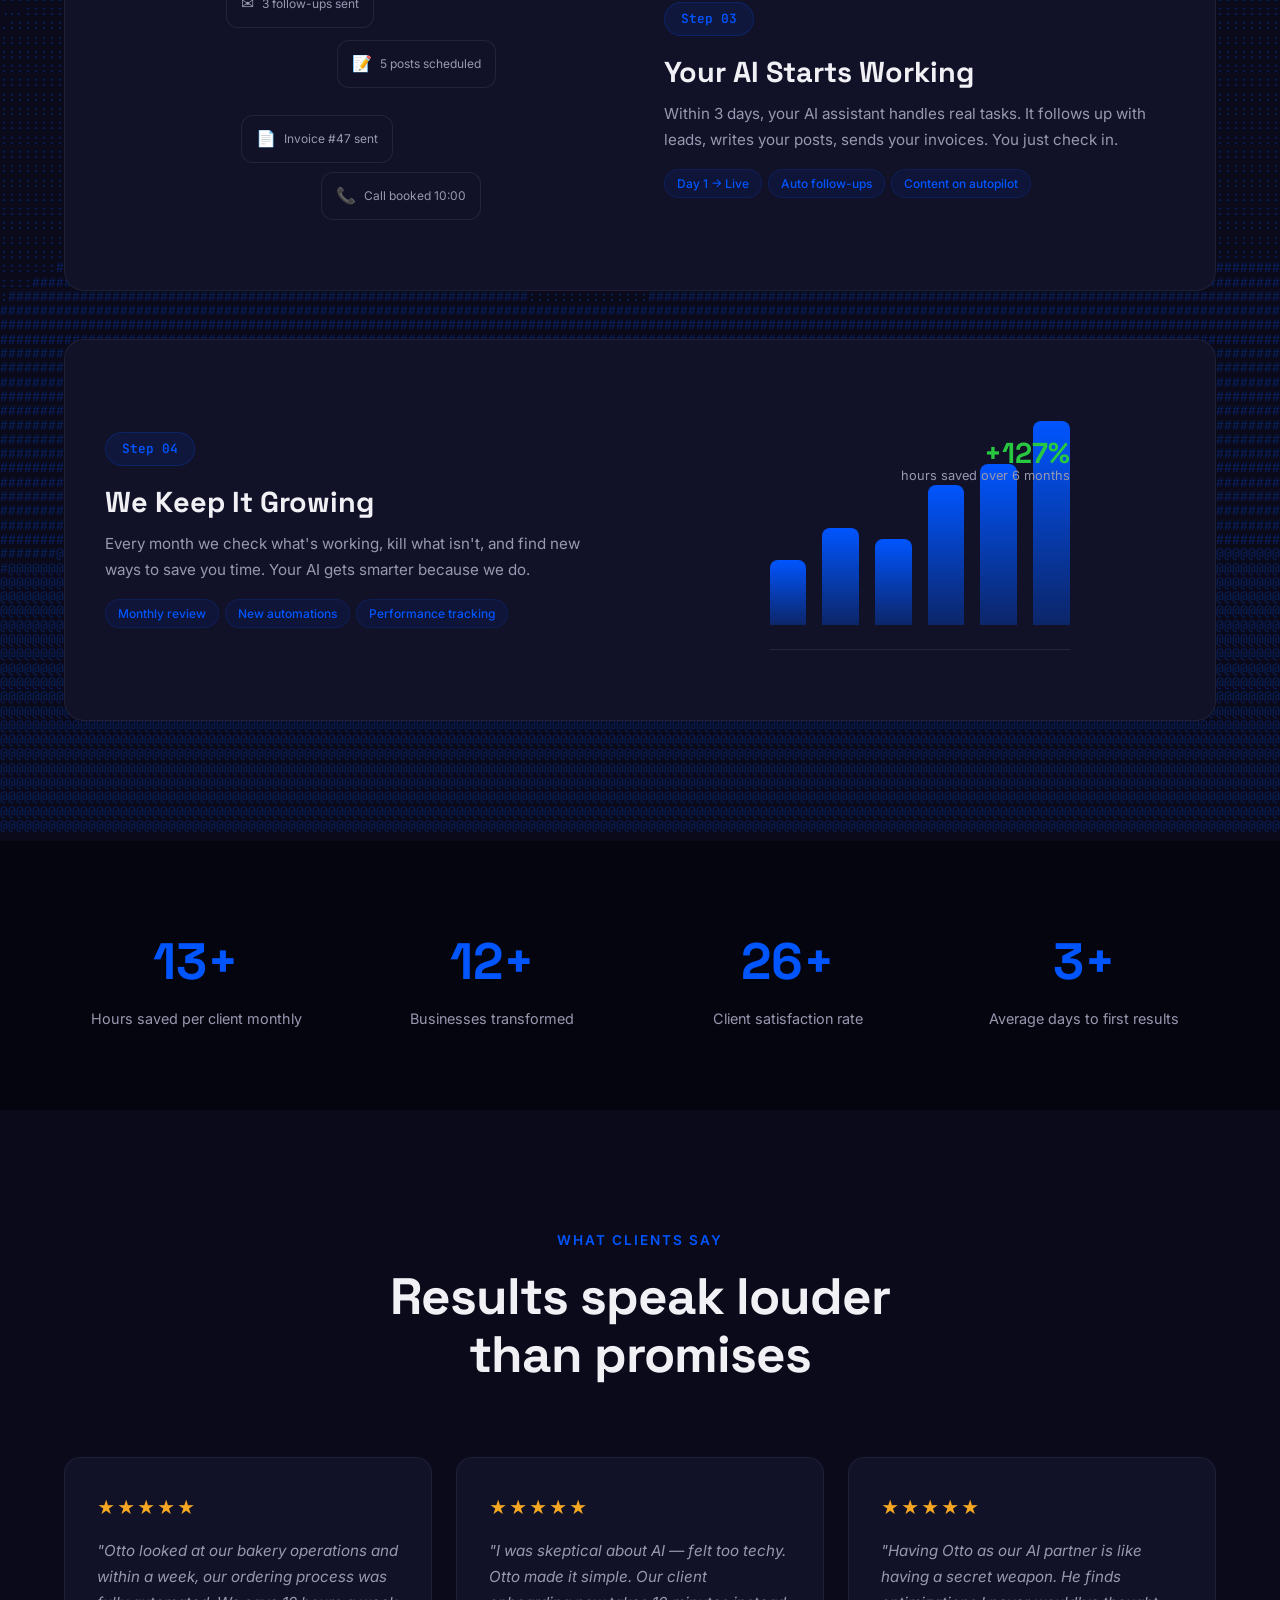
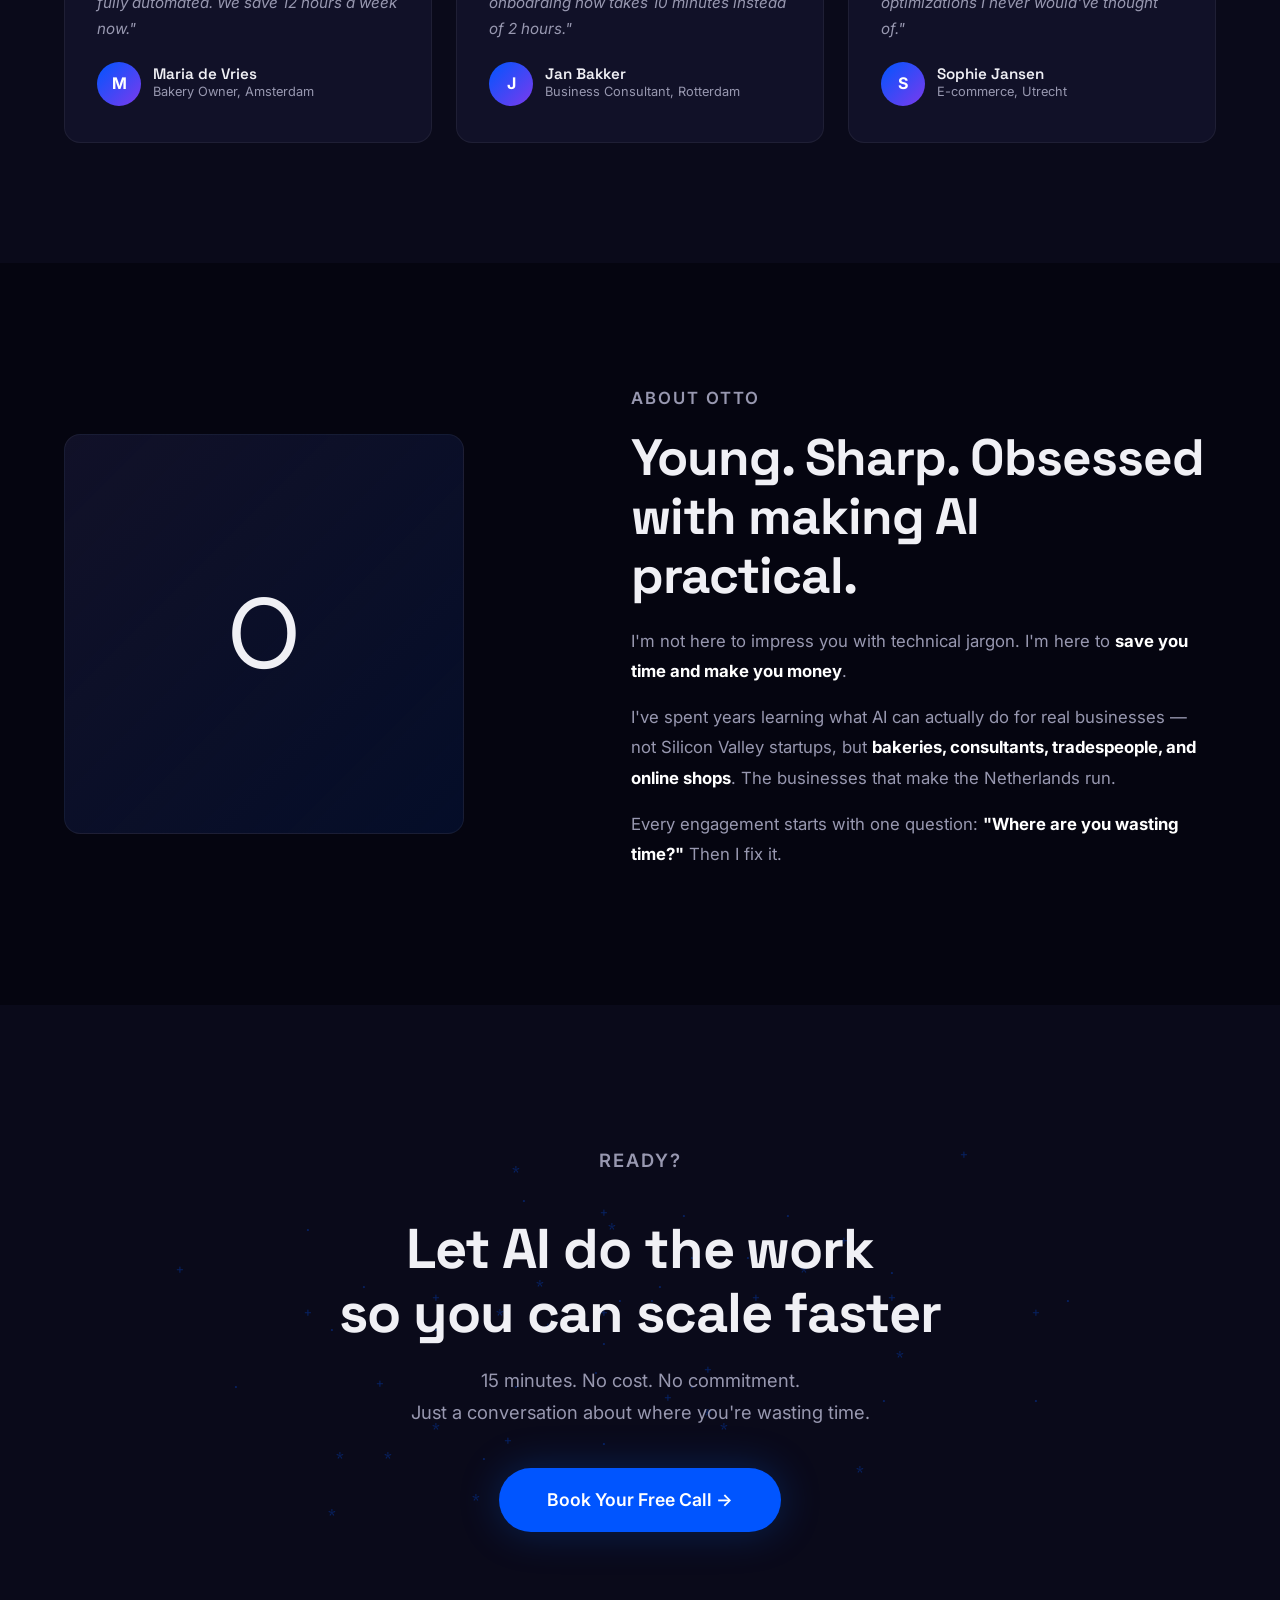
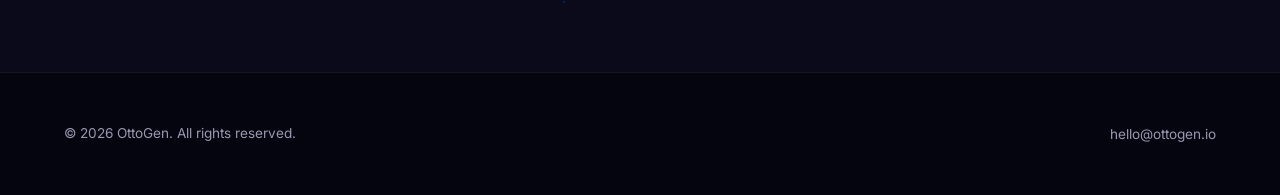
==== commit 14e3d735: "V5.7: bump opacity 30%, keep ASCII on 4 sections only, replace matrix rain with ripple waves" ====
--- a/vdr/ottogen/ottogen-website/index.html
+++ b/vdr/ottogen/ottogen-website/index.html
@@ -24,7 +24,7 @@
 
 /* ASCII BACKGROUNDS */
 .ascii-bg{position:absolute;inset:0;overflow:hidden;pointer-events:none;z-index:0}
-.ascii-bg pre{position:absolute;top:0;left:0;width:100%;height:100%;margin:0;padding:0;font-family:'JetBrains Mono',monospace;font-size:13px;line-height:1.1;color:rgba(0,85,255,.18);overflow:hidden;white-space:pre;user-select:none}
+.ascii-bg pre{position:absolute;top:0;left:0;width:100%;height:100%;margin:0;padding:0;font-family:'JetBrains Mono',monospace;font-size:13px;line-height:1.1;color:rgba(0,85,255,.3);overflow:hidden;white-space:pre;user-select:none}
 
 /* NAV */
 nav{position:fixed;top:0;left:0;right:0;z-index:100;padding:20px 0;transition:background .3s,backdrop-filter .3s}
@@ -389,7 +389,7 @@
 
 <!-- PAIN (ASCII scattered particles bg) -->
 <section class="pain">
-  <div class="ascii-bg"><pre id="ascii-pain"></pre></div>
+  <!-- no ascii bg -->
   <div class="container">
     <div class="pain-grid">
       <div class="pain-text reveal">
@@ -433,7 +433,7 @@
 
 <!-- AI CHAT DEMO (ASCII pulse bg) -->
 <section class="ai-demo">
-  <div class="ascii-bg"><pre id="ascii-chat"></pre></div>
+  <!-- no ascii bg -->
   <div class="container">
     <div class="demo-grid">
       <div class="reveal">
@@ -467,7 +467,7 @@
 
 <!-- FEATURE TABS (ASCII data flow bg) -->
 <section class="feature-tabs" id="ai-systems">
-  <div class="ascii-bg"><pre id="ascii-tabs"></pre></div>
+  <!-- no ascii bg -->
   <div class="container">
     <div class="section-header">
       <p class="section-label reveal">What You Get</p>
@@ -543,7 +543,7 @@
 
 <!-- SERVICES / PRICING (ASCII grid bg) -->
 <section class="services" id="services">
-  <div class="ascii-bg"><pre id="ascii-pricing"></pre></div>
+  <!-- no ascii bg -->
   <div class="container">
     <div class="section-header">
       <p class="section-label reveal">Simple Pricing</p>
@@ -709,7 +709,7 @@
 
 <!-- TESTIMONIALS (ASCII constellation bg) -->
 <section class="testimonials" id="testimonials">
-  <div class="ascii-bg"><pre id="ascii-testimonials"></pre></div>
+  <!-- no ascii bg -->
   <div class="container">
     <div class="section-header">
       <p class="section-label reveal">What Clients Say</p>
@@ -746,7 +746,7 @@
 
 <!-- ABOUT (ASCII mountain silhouette bg) -->
 <section class="about" id="about">
-  <div class="ascii-bg"><pre id="ascii-about"></pre></div>
+  <!-- no ascii bg -->
   <div class="container">
     <div class="about-grid">
       <div class="about-photo reveal">
@@ -872,26 +872,29 @@
   return out;
 });
 
-// 3. SYSTEMS — Matrix data rain
+// 3. SYSTEMS — Concentric ripples expanding from center
 asciiAnimate('ascii-systems', (t, cols, rows) => {
-  if (!window._mdrops) {
-    window._mdrops = [];
-    for (let i = 0; i < 300; i++) window._mdrops.push({ x: Math.floor(Math.random() * 200), y: Math.random() * 100, s: .3 + Math.random() * .7 });
-  }
-  const grid = [];
-  for (let r = 0; r < rows; r++) grid.push(new Array(cols).fill(' '));
-  const chars = '01.:;|';
-  window._mdrops.forEach(d => {
-    d.y += d.s * 0.5;
-    if (d.y > rows + 5) { d.y = -Math.floor(Math.random() * 10); d.x = Math.floor(Math.random() * cols); }
-    for (let trail = 0; trail < 6; trail++) {
-      const ry = Math.floor(d.y) - trail;
-      if (ry >= 0 && ry < rows && d.x < cols) {
-        grid[ry][d.x] = trail === 0 ? chars[Math.floor(Math.random() * 2)] : chars[2 + Math.floor(Math.random() * 4)];
+  let out = '';
+  const cx = cols / 2, cy = rows / 2;
+  const chars = ' .oO0Oo. ';
+  for (let r = 0; r < rows; r++) {
+    let line = '';
+    for (let c = 0; c < cols; c++) {
+      const dx = (c - cx) / cols * 2;
+      const dy = (r - cy) / rows * 2;
+      const dist = Math.sqrt(dx * dx + dy * dy);
+      const wave = Math.sin(dist * 12 - t * 3) * .5 + .5;
+      const fade = Math.max(0, 1 - dist * 1.2);
+      const v = wave * fade;
+      if (v > 0.2) {
+        line += chars[Math.floor(v * (chars.length - 1))];
+      } else {
+        line += ' ';
       }
     }
-  });
-  return grid.map(row => row.join('')).join('\n');
+    out += line + '\n';
+  }
+  return out;
 });
 
 // 4. CHAT — Pulse / heartbeat
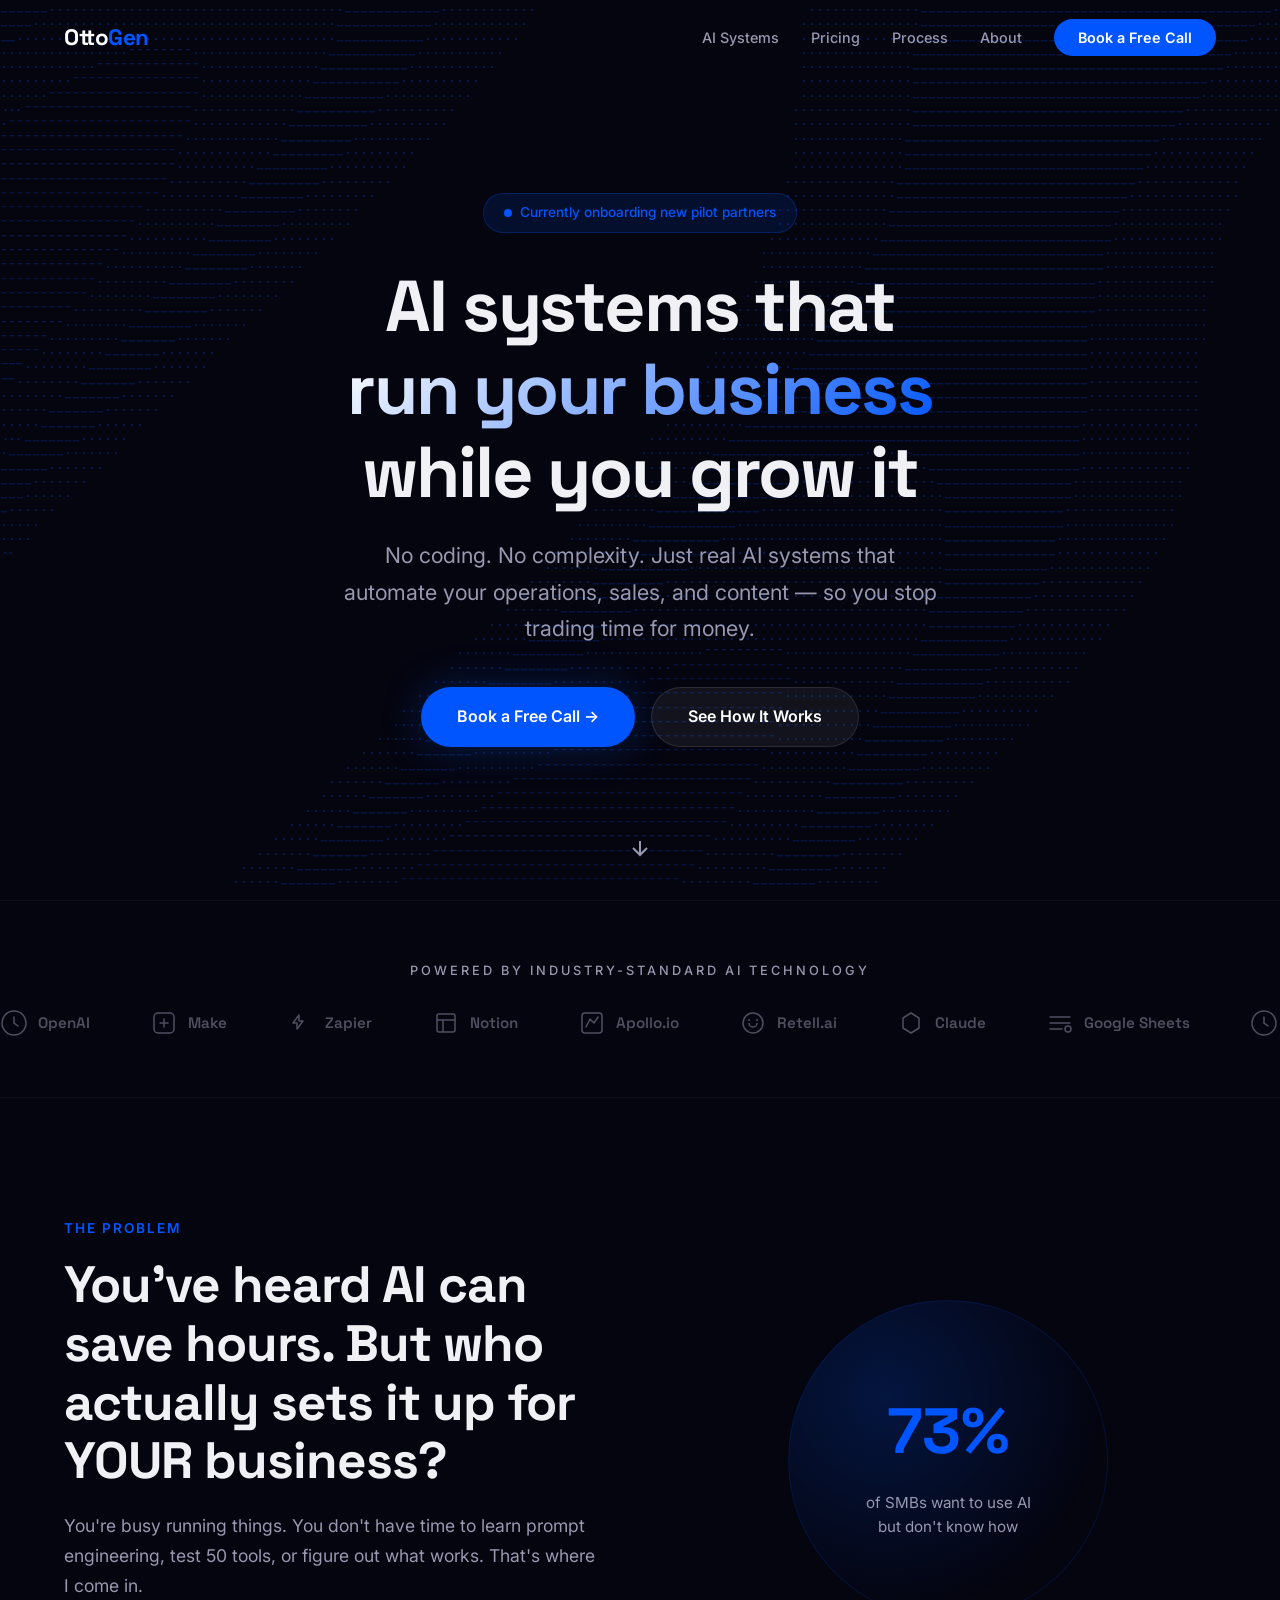
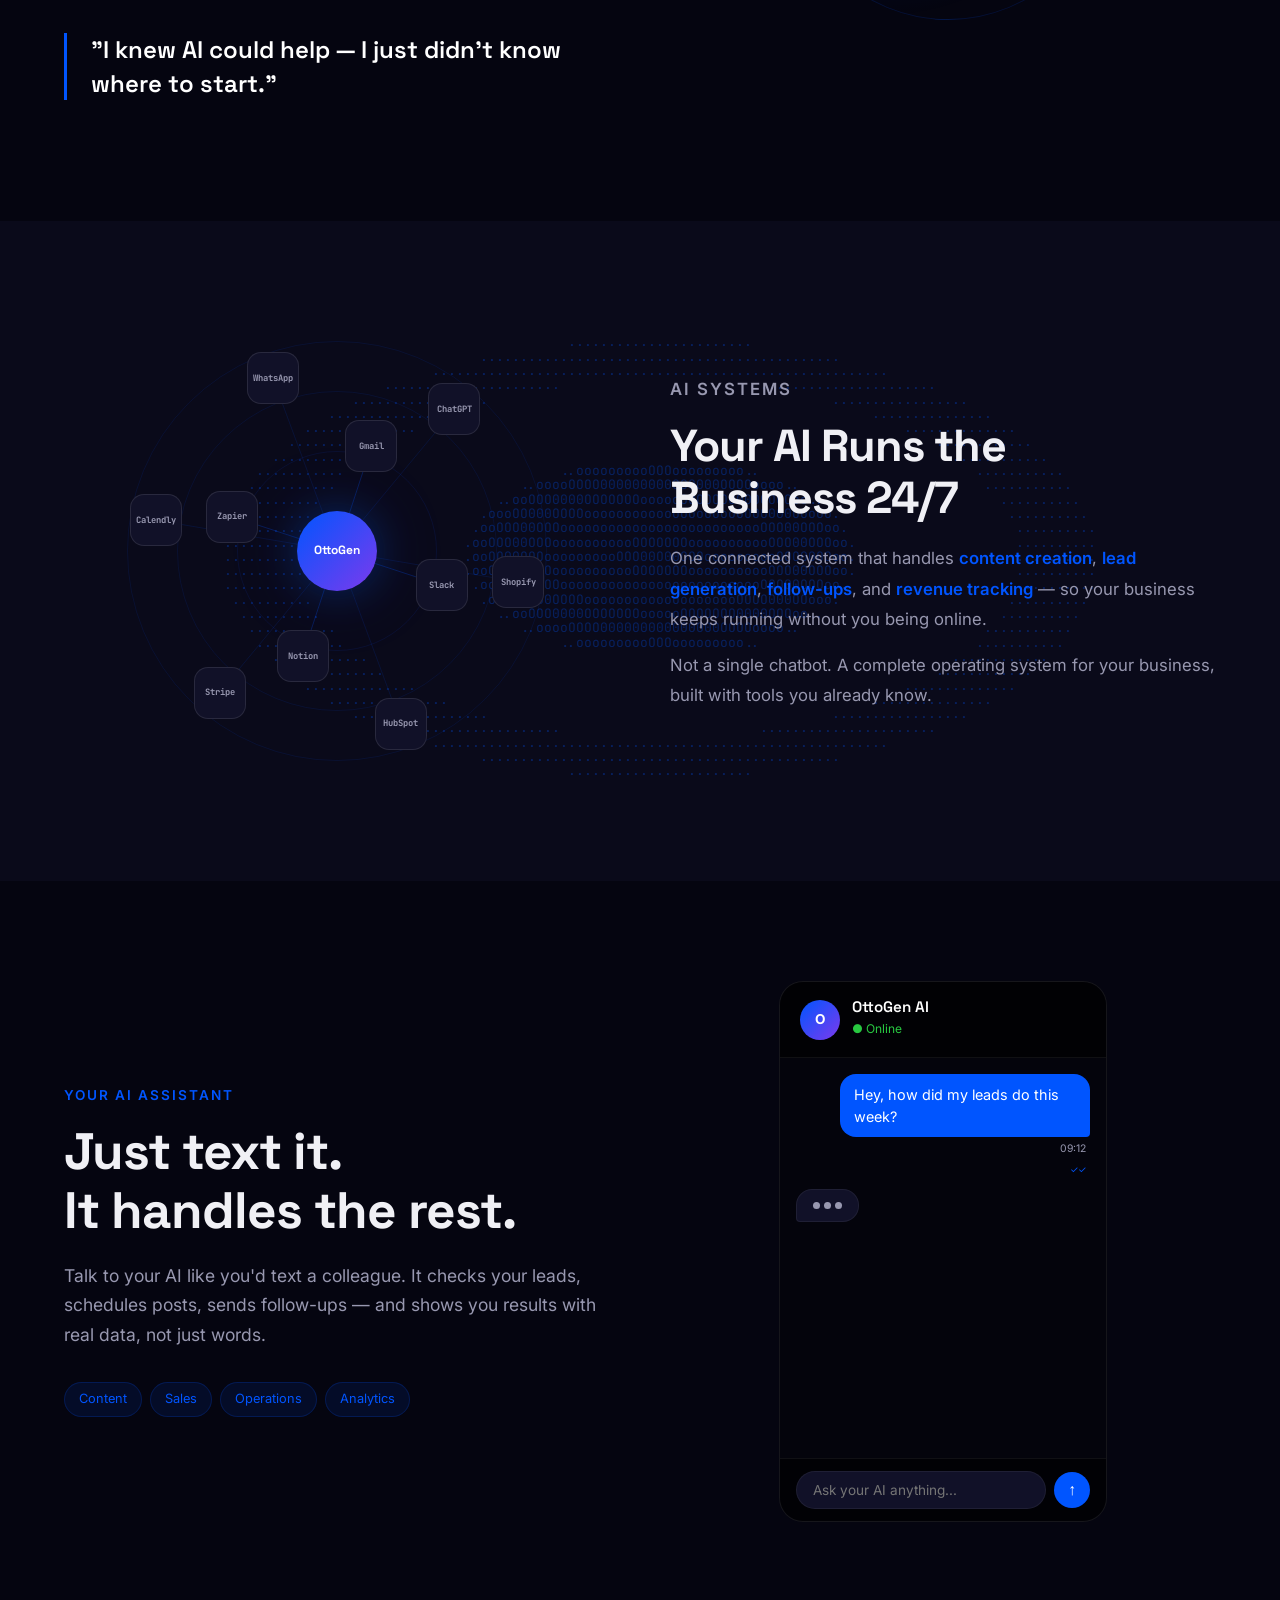
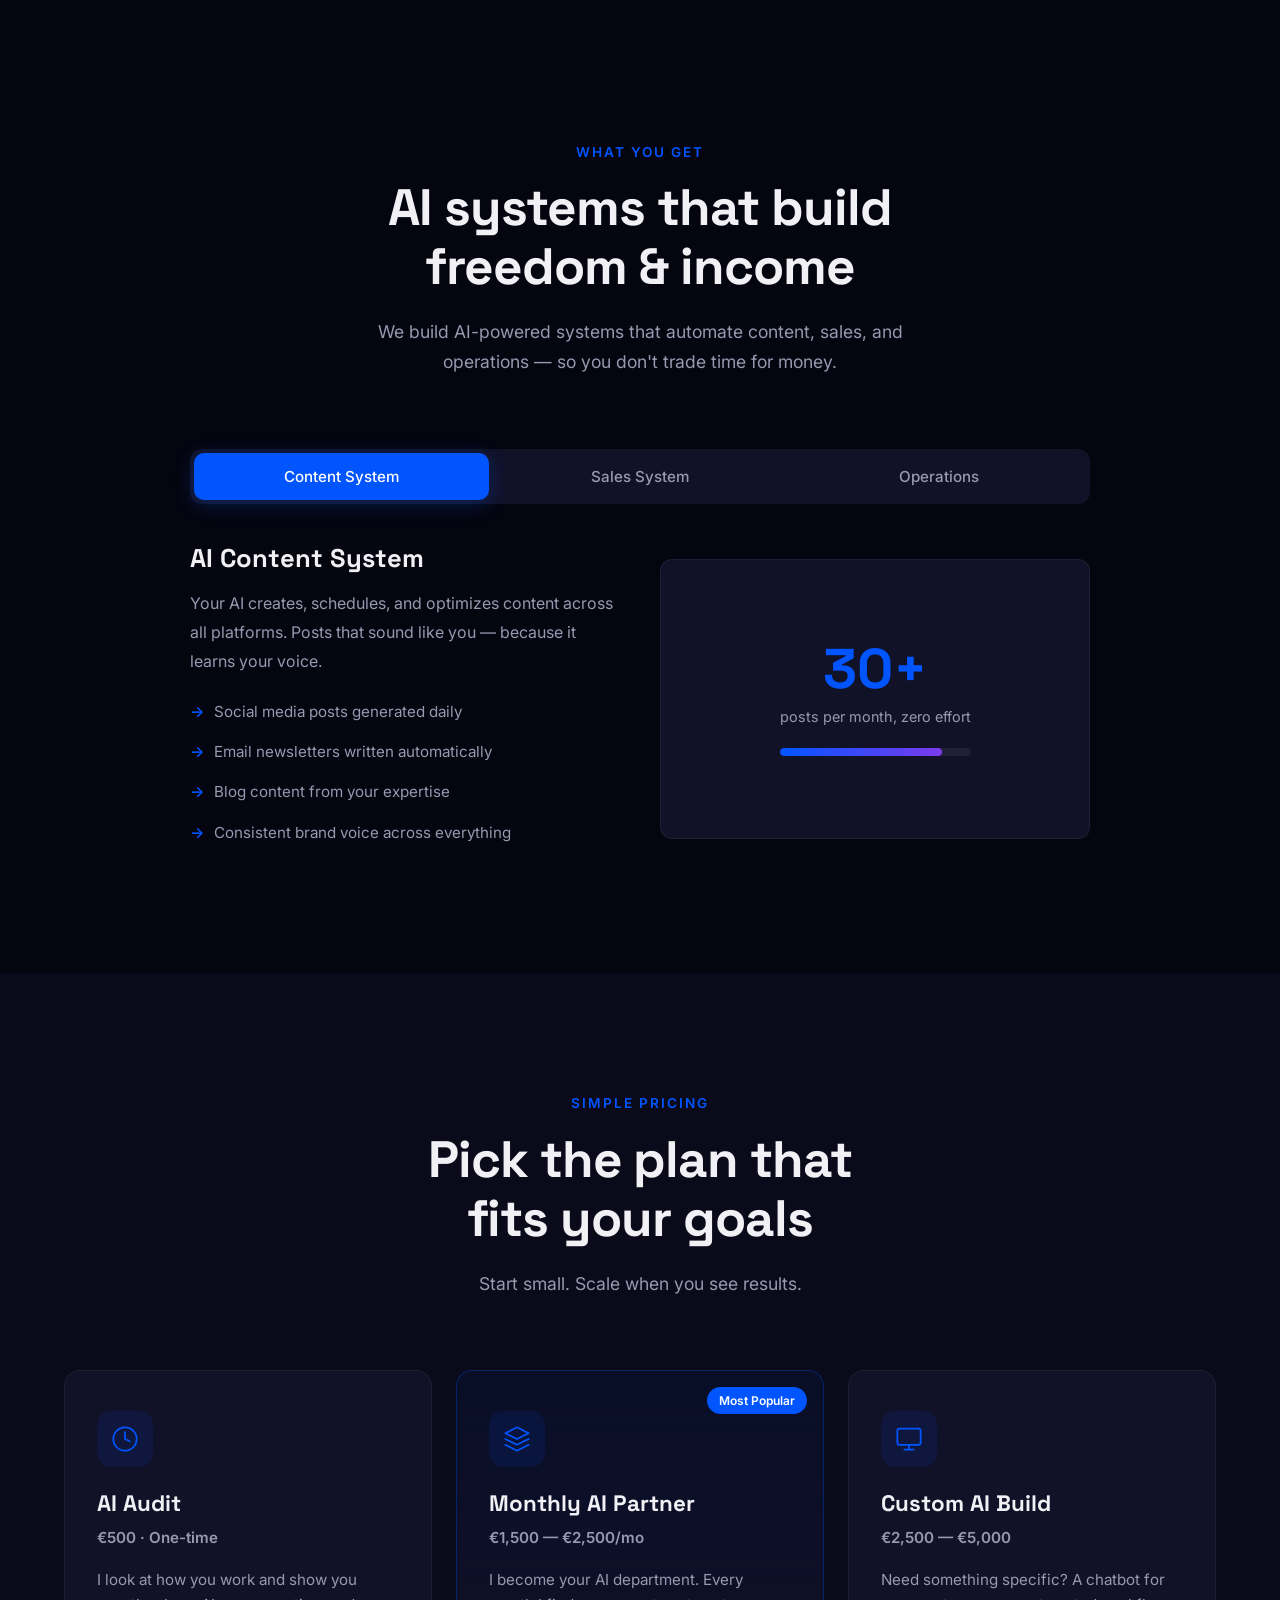
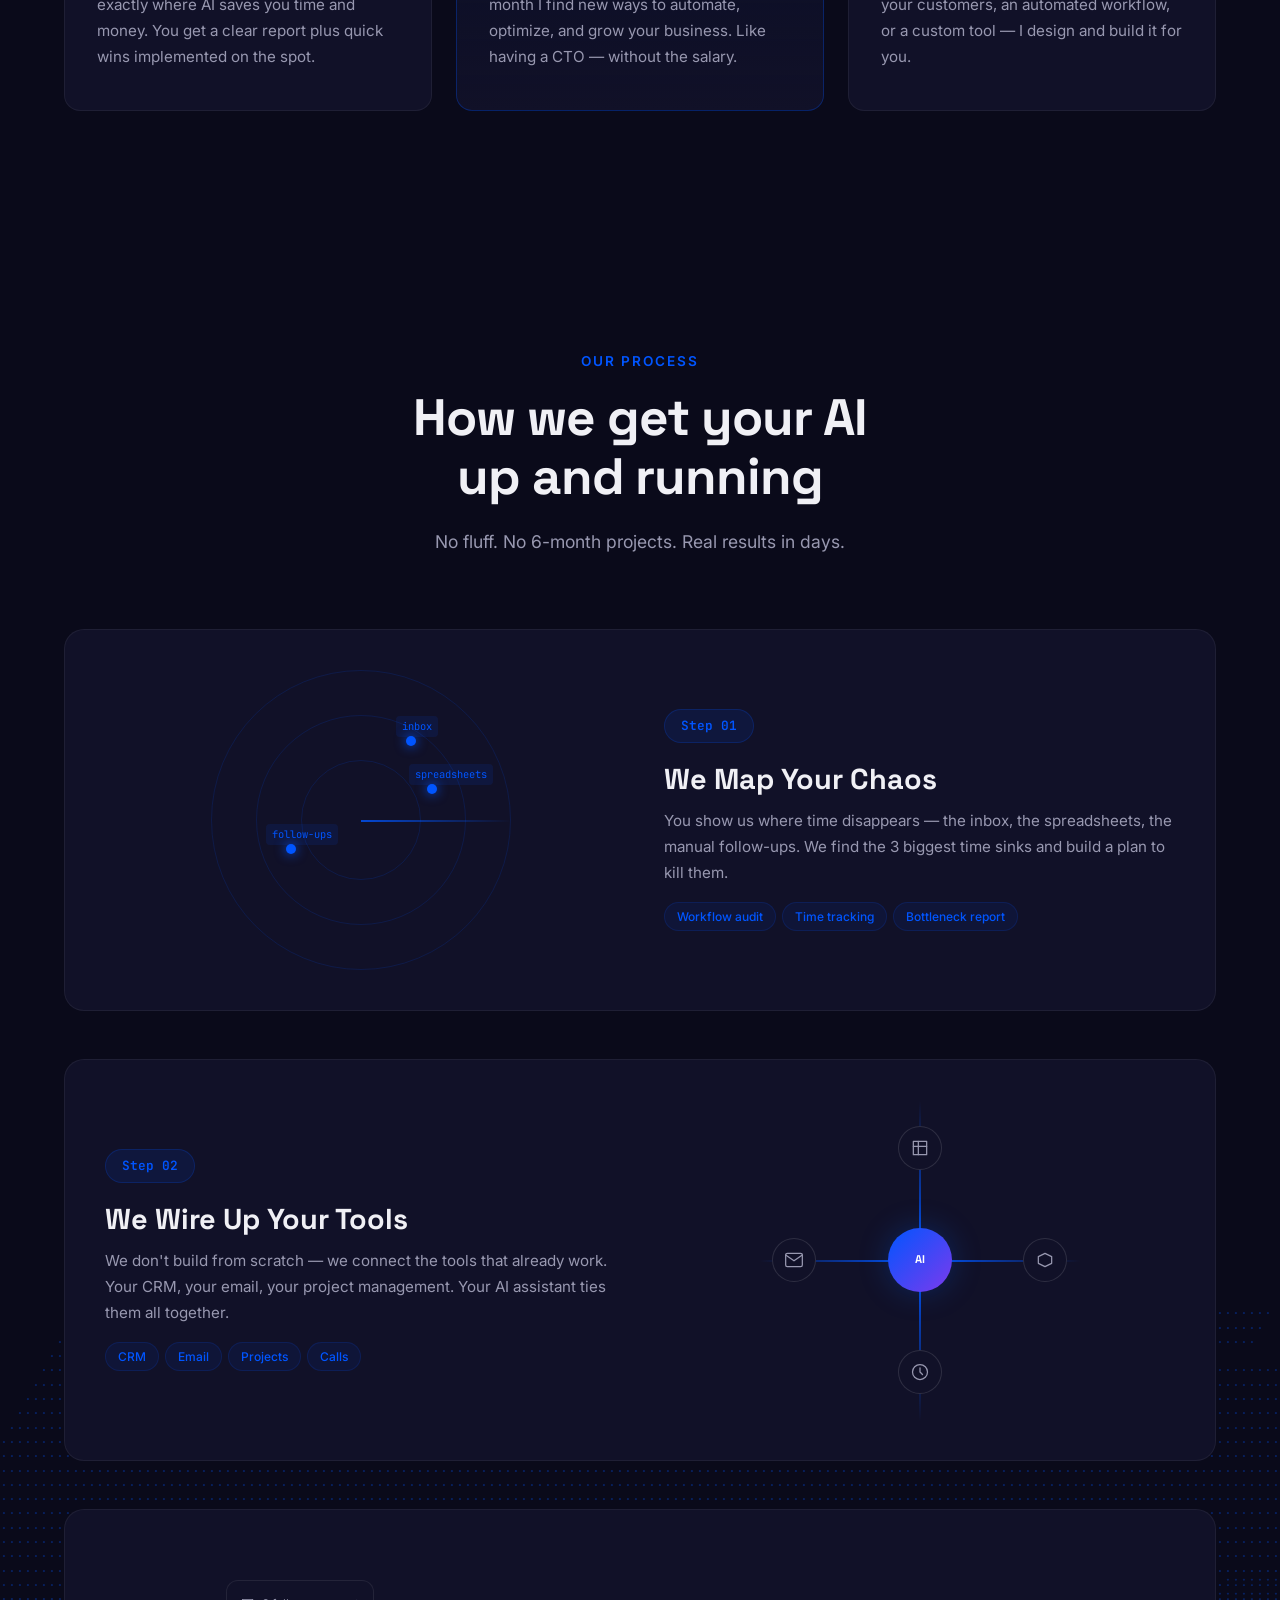
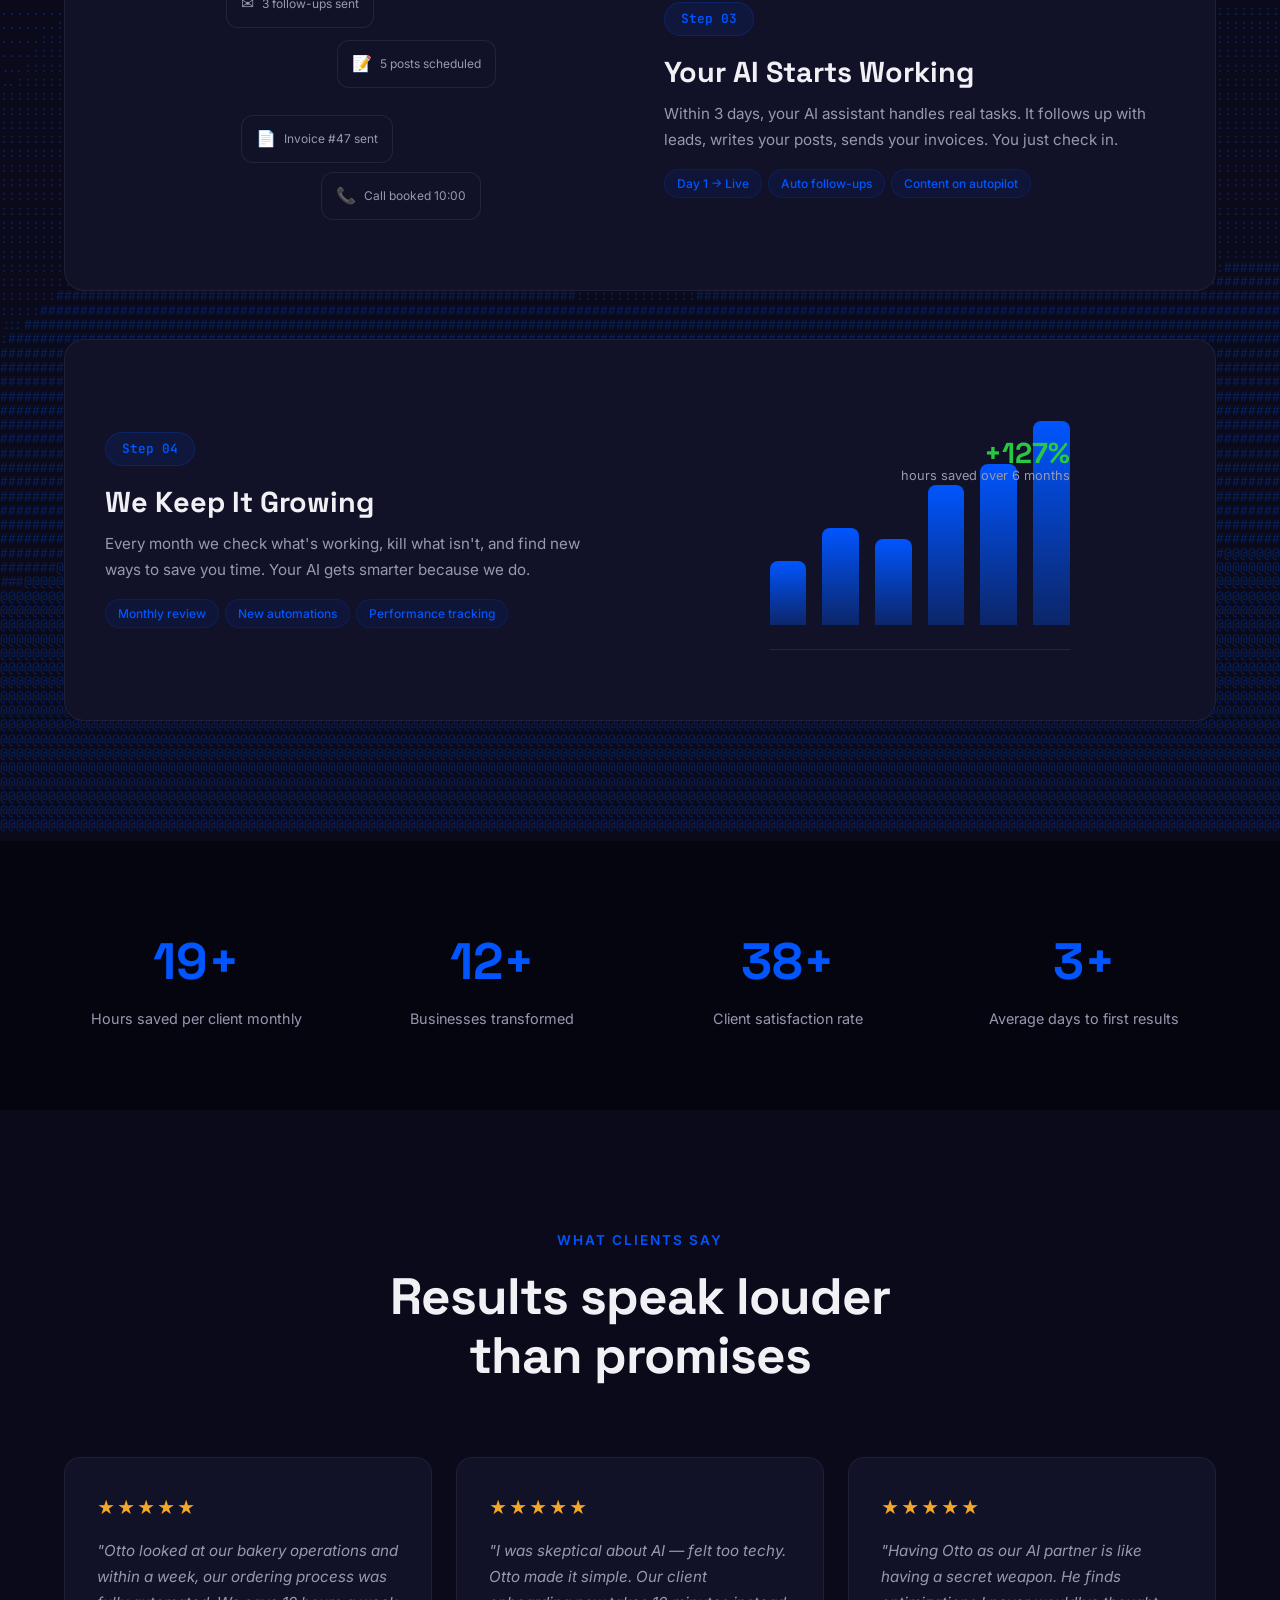
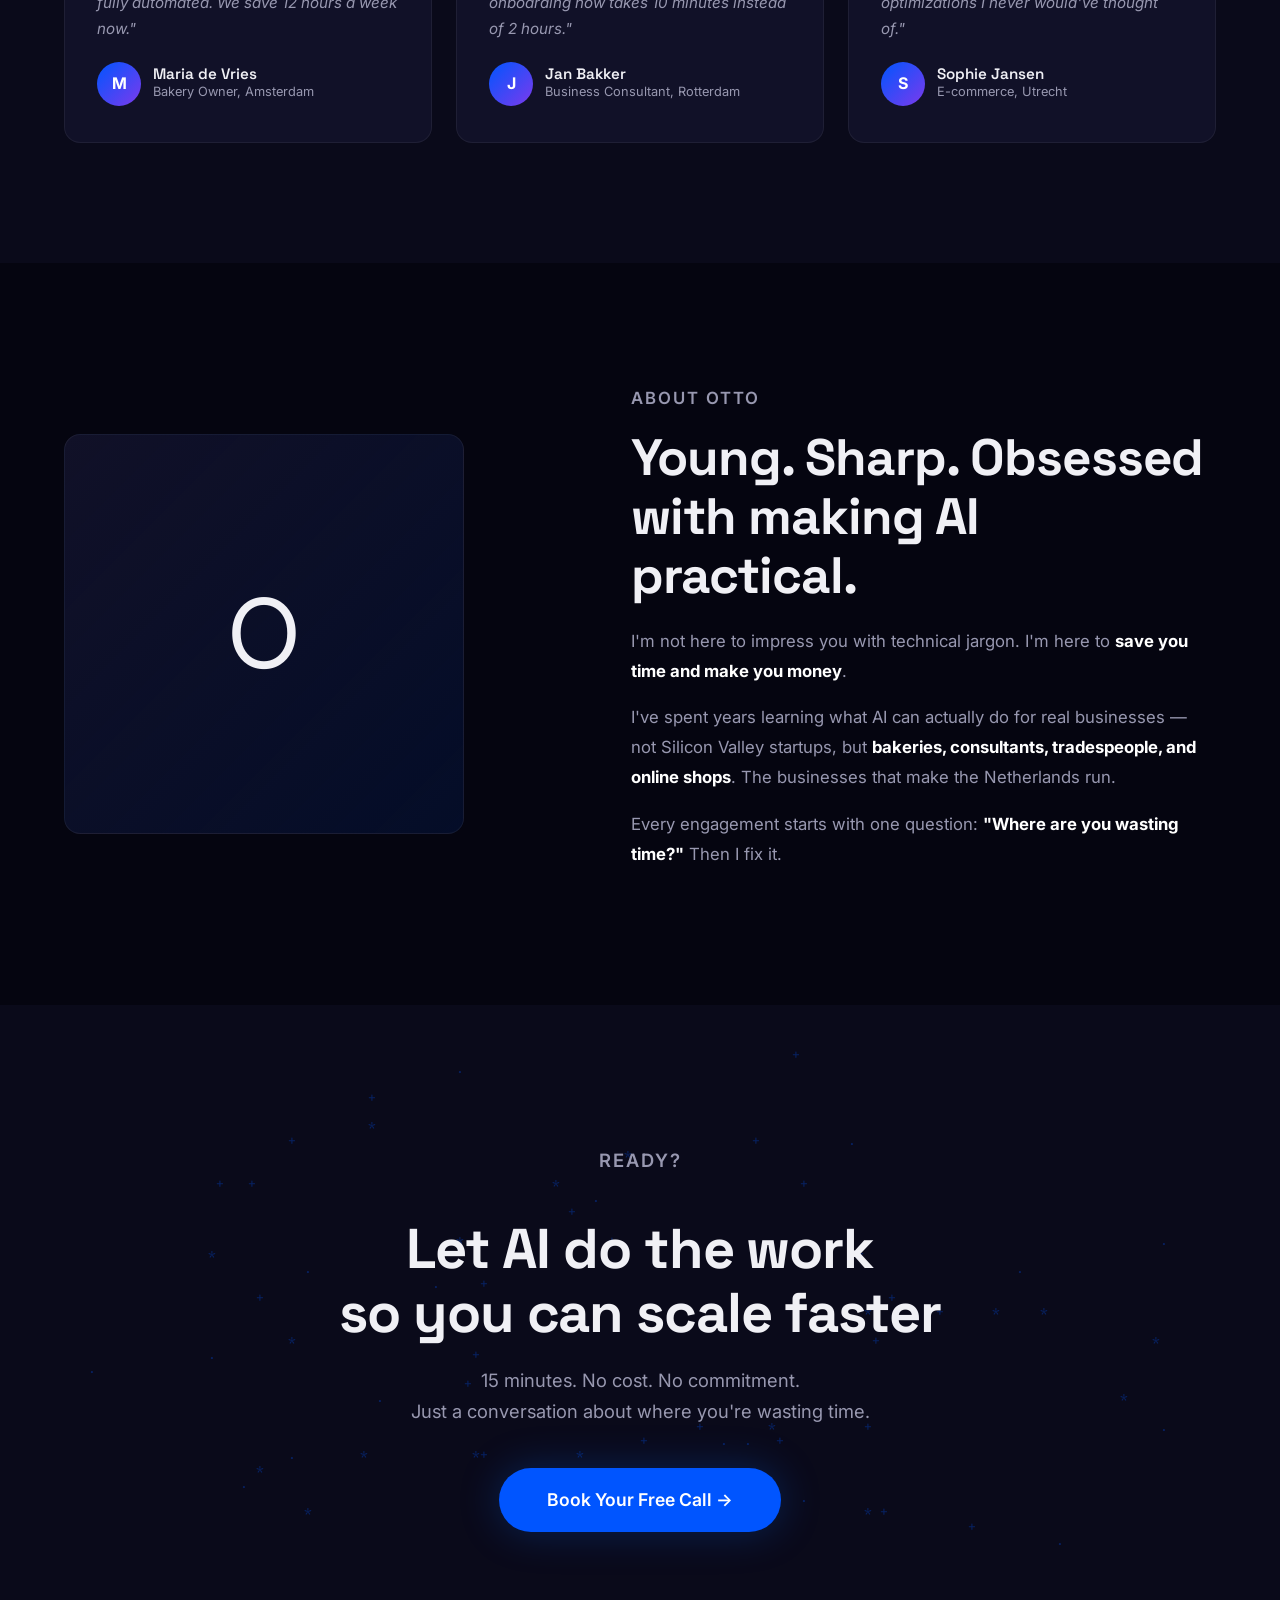
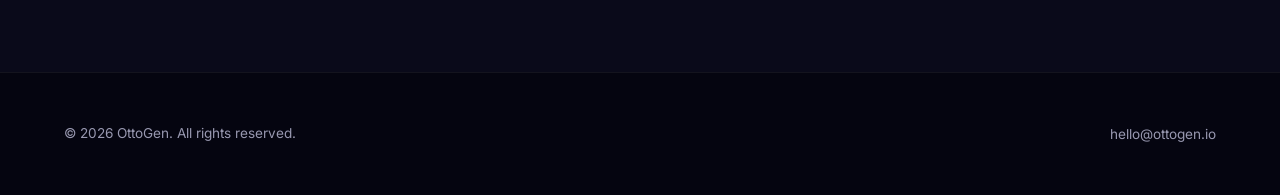
==== commit ebd99a03: "V5.8: smoother scrolling - throttle ASCII to 15fps, only animate when visible, will-change hints" ====
--- a/vdr/ottogen/ottogen-website/index.html
+++ b/vdr/ottogen/ottogen-website/index.html
@@ -15,7 +15,8 @@
   --surface:#111128;--surface-hover:#16163a;--text:#f0f0f5;--text2:#9898b0;
   --radius:16px;--max:1200px;
 }
-html{scroll-behavior:smooth;-webkit-font-smoothing:antialiased}
+html{scroll-behavior:smooth;-webkit-font-smoothing:antialiased;scroll-snap-type:none}
+*{-webkit-overflow-scrolling:touch}
 body{font-family:'Inter',system-ui,sans-serif;background:var(--bg);color:var(--text);line-height:1.6;overflow-x:hidden}
 h1,h2,h3,h4{font-family:'Space Grotesk','Inter',sans-serif;line-height:1.15;font-weight:700}
 a{color:var(--blue);text-decoration:none}
@@ -24,7 +25,7 @@
 
 /* ASCII BACKGROUNDS */
 .ascii-bg{position:absolute;inset:0;overflow:hidden;pointer-events:none;z-index:0}
-.ascii-bg pre{position:absolute;top:0;left:0;width:100%;height:100%;margin:0;padding:0;font-family:'JetBrains Mono',monospace;font-size:13px;line-height:1.1;color:rgba(0,85,255,.3);overflow:hidden;white-space:pre;user-select:none}
+.ascii-bg pre{position:absolute;top:0;left:0;width:100%;height:100%;margin:0;padding:0;font-family:'JetBrains Mono',monospace;font-size:13px;line-height:1.1;color:rgba(0,85,255,.3);overflow:hidden;white-space:pre;user-select:none;will-change:contents;contain:strict}
 
 /* NAV */
 nav{position:fixed;top:0;left:0;right:0;z-index:100;padding:20px 0;transition:background .3s,backdrop-filter .3s}
@@ -67,7 +68,7 @@
 .section-header .section-subtitle{margin:0 auto}
 
 /* REVEAL */
-.reveal{opacity:0;transform:translateY(40px);transition:opacity .8s cubic-bezier(.16,1,.3,1),transform .8s cubic-bezier(.16,1,.3,1)}
+.reveal{opacity:0;transform:translateY(30px);transition:opacity 1s cubic-bezier(.16,1,.3,1),transform 1s cubic-bezier(.16,1,.3,1);will-change:opacity,transform}
 .reveal.visible{opacity:1;transform:translateY(0)}
 .reveal-delay-1{transition-delay:.1s}
 .reveal-delay-2{transition-delay:.2s}
@@ -811,24 +812,34 @@
 function asciiAnimate(id, genFn) {
   const el = document.getElementById(id);
   if (!el) return;
-  let t = 0;
-
-  function frame() {
-    const w = el.parentElement.clientWidth || el.closest('section')?.clientWidth || window.innerWidth;
-    const h = el.parentElement.clientHeight || el.closest('section')?.clientHeight || 600;
-    const charW = 7.8; // approx monospace char width at 13px
-    const lineH = 14.3; // line-height 1.1 * 13px
+  let t = 0, visible = false, lastFrame = 0;
+  const FPS = 15; // throttle to 15fps to keep scrolling smooth
+  const interval = 1000 / FPS;
+
+  // Only animate when in viewport
+  const io = new IntersectionObserver(entries => {
+    visible = entries[0].isIntersecting;
+  }, { threshold: 0 });
+  io.observe(el.parentElement);
+
+  function frame(now) {
+    requestAnimationFrame(frame);
+    if (!visible) return;
+    if (now - lastFrame < interval) return;
+    lastFrame = now;
+
+    const w = el.parentElement.clientWidth || window.innerWidth;
+    const h = el.parentElement.clientHeight || 600;
+    const charW = 7.8;
+    const lineH = 14.3;
     const cols = Math.floor(w / charW);
     const rows = Math.floor(h / lineH);
-    if (cols < 5 || rows < 3) { requestAnimationFrame(frame); return; }
-
-    const text = genFn(t, cols, rows);
-    el.textContent = text;
+    if (cols < 5 || rows < 3) return;
+
+    el.textContent = genFn(t, cols, rows);
     t += 0.03;
-    requestAnimationFrame(frame);
-  }
-  // Wait for layout
-  setTimeout(frame, 300);
+  }
+  setTimeout(() => requestAnimationFrame(frame), 300);
 }
 
 // 1. HERO — Flowing ocean waves
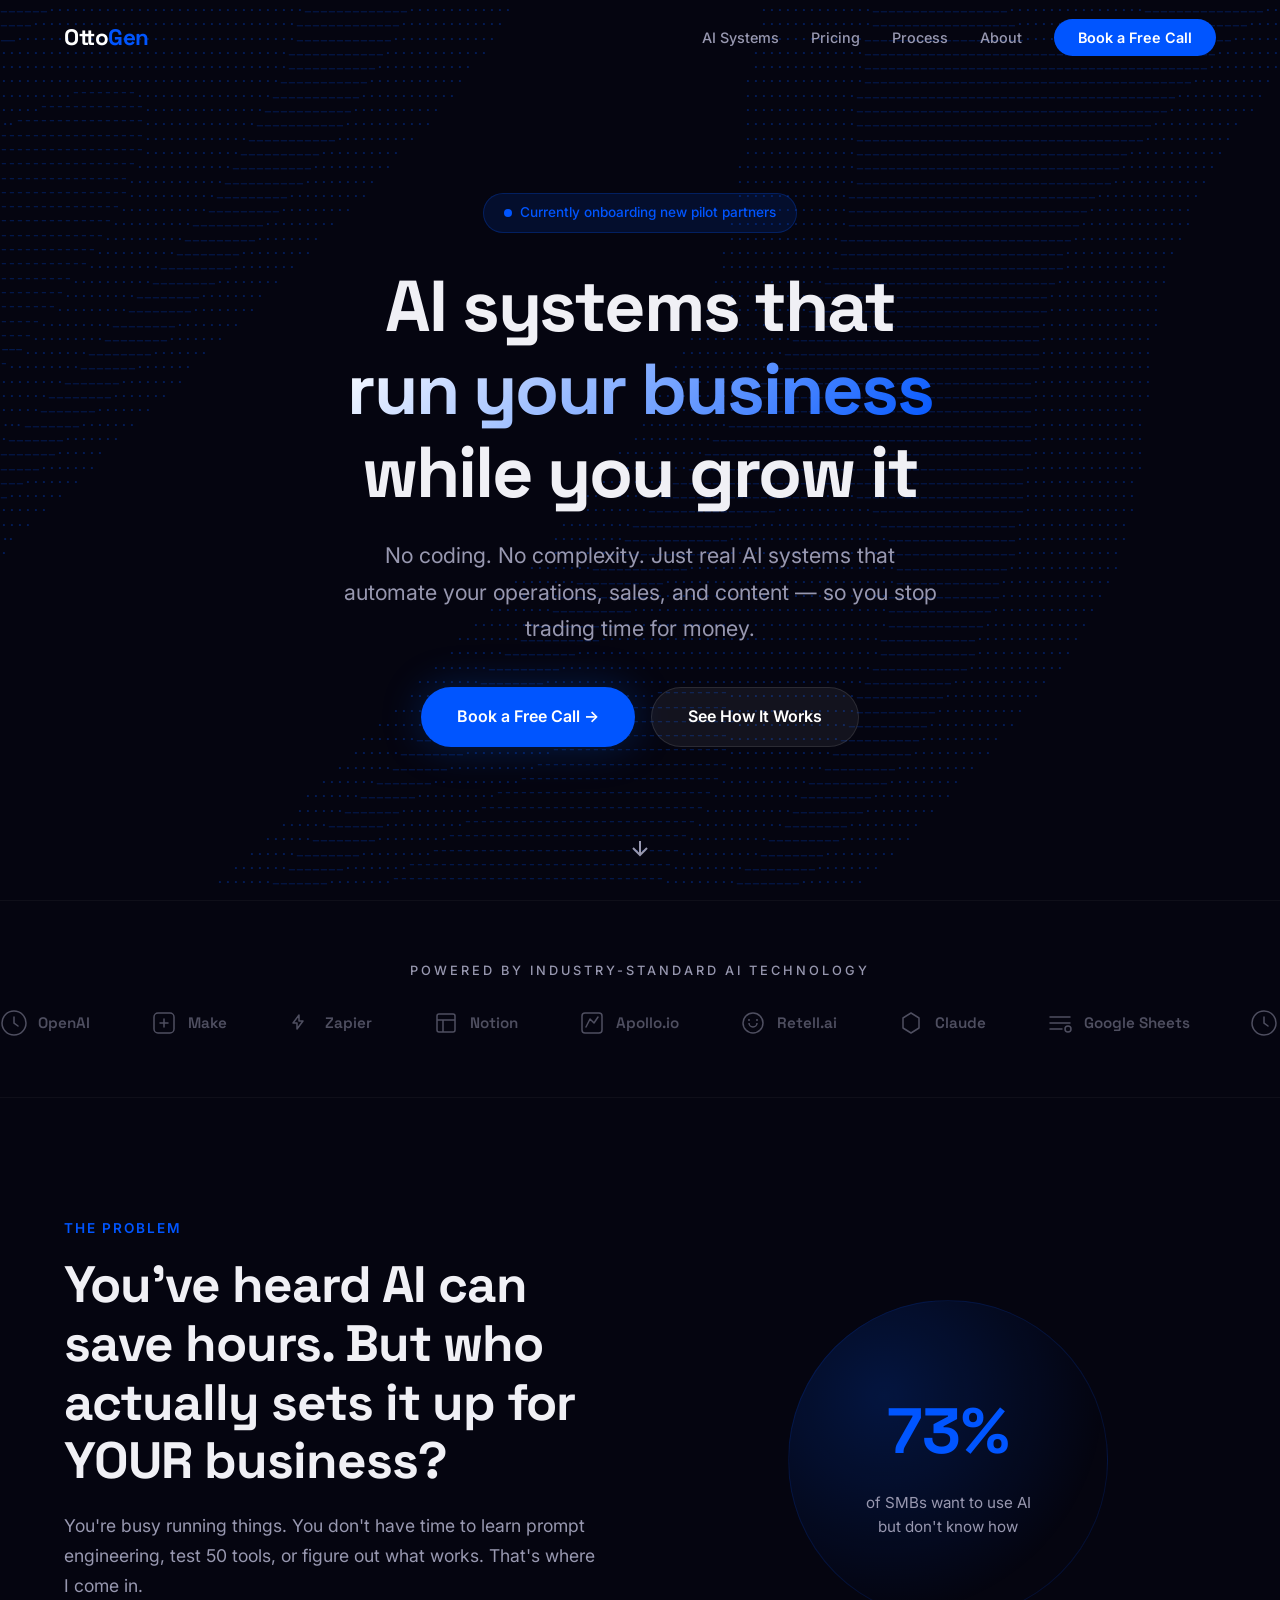
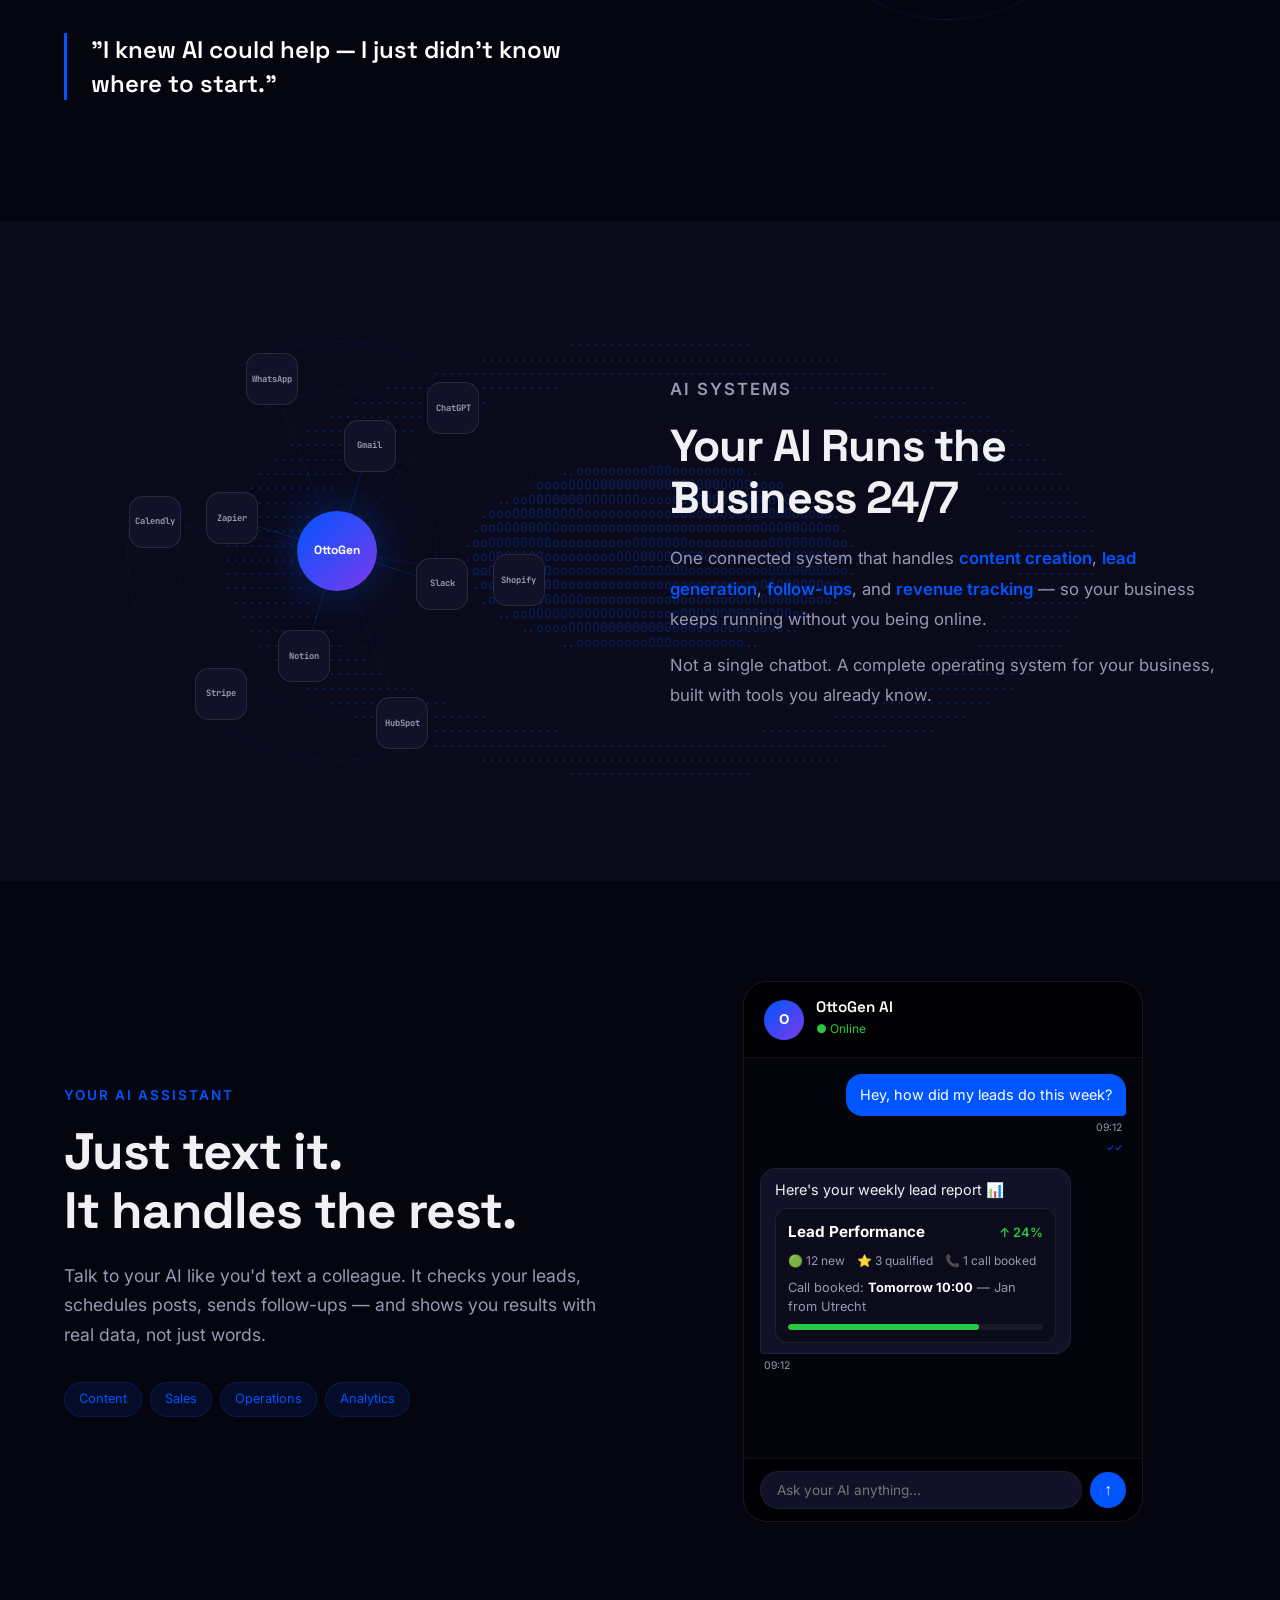
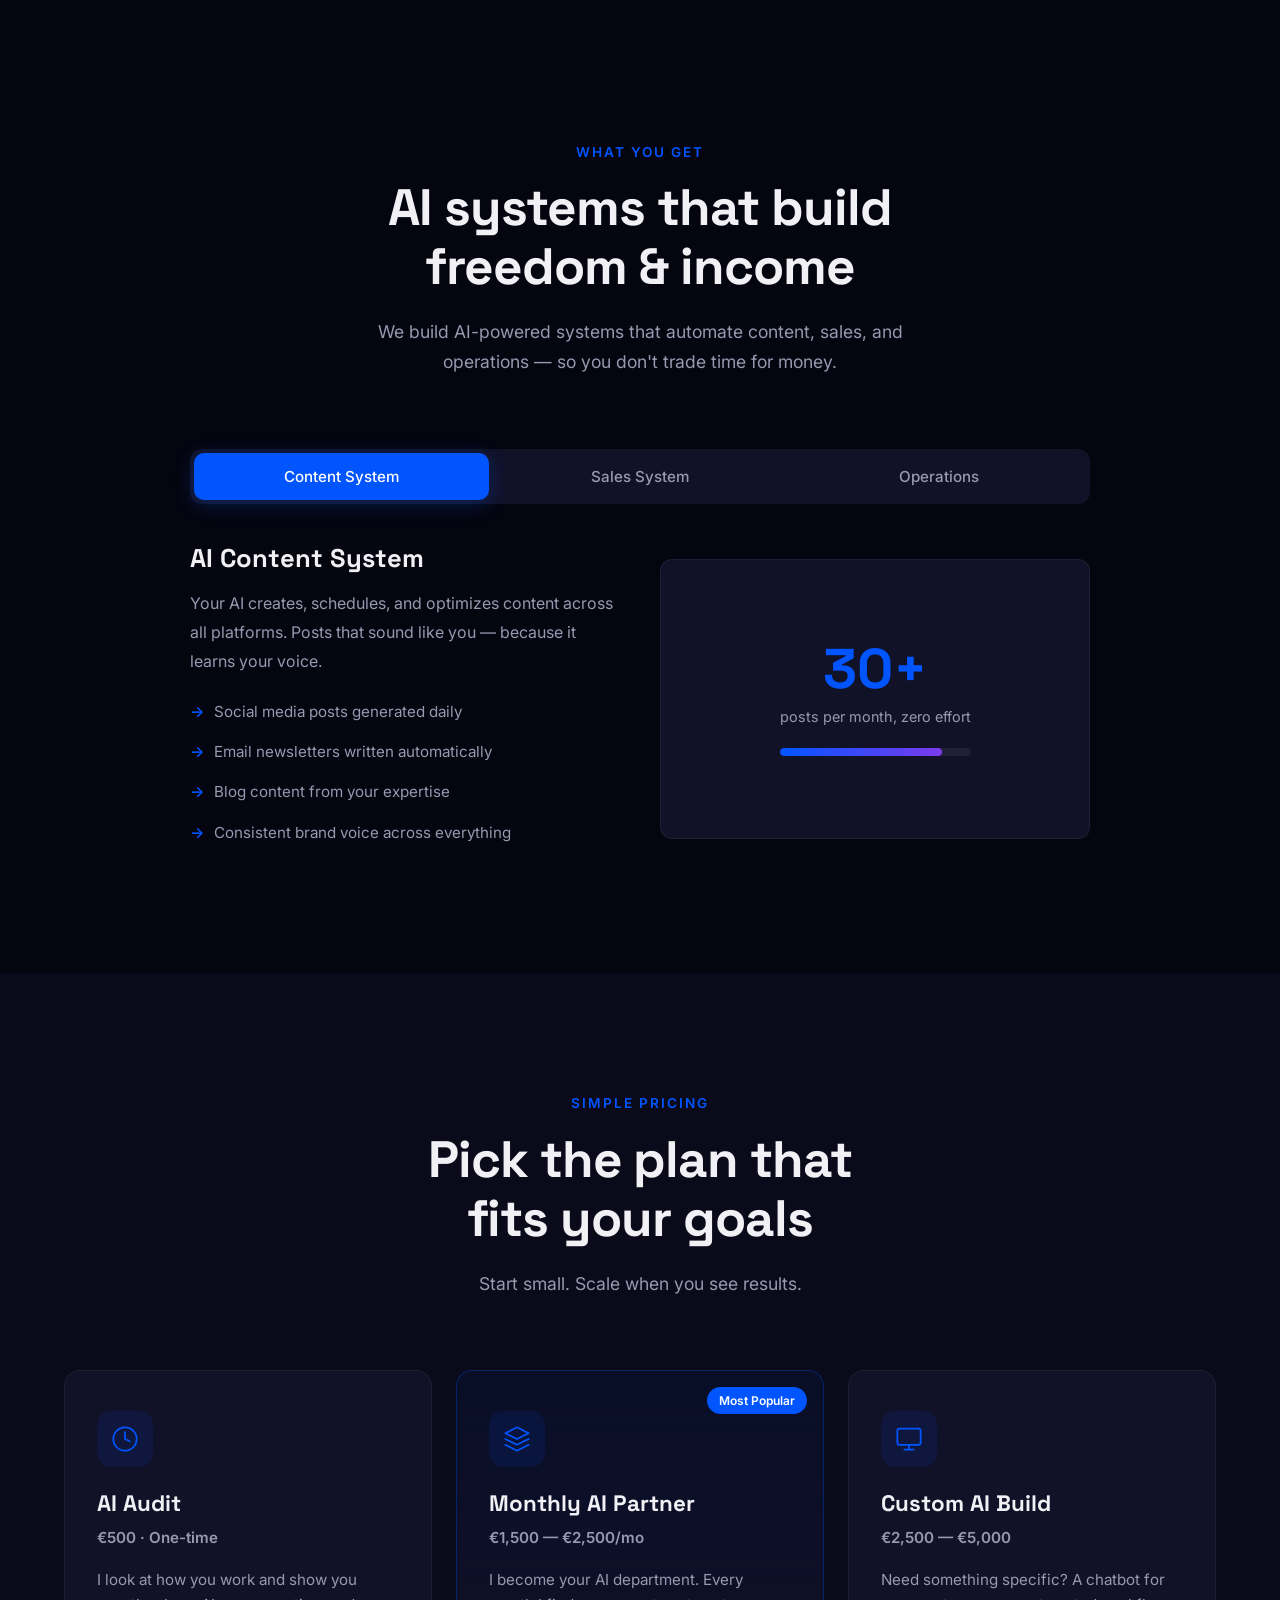
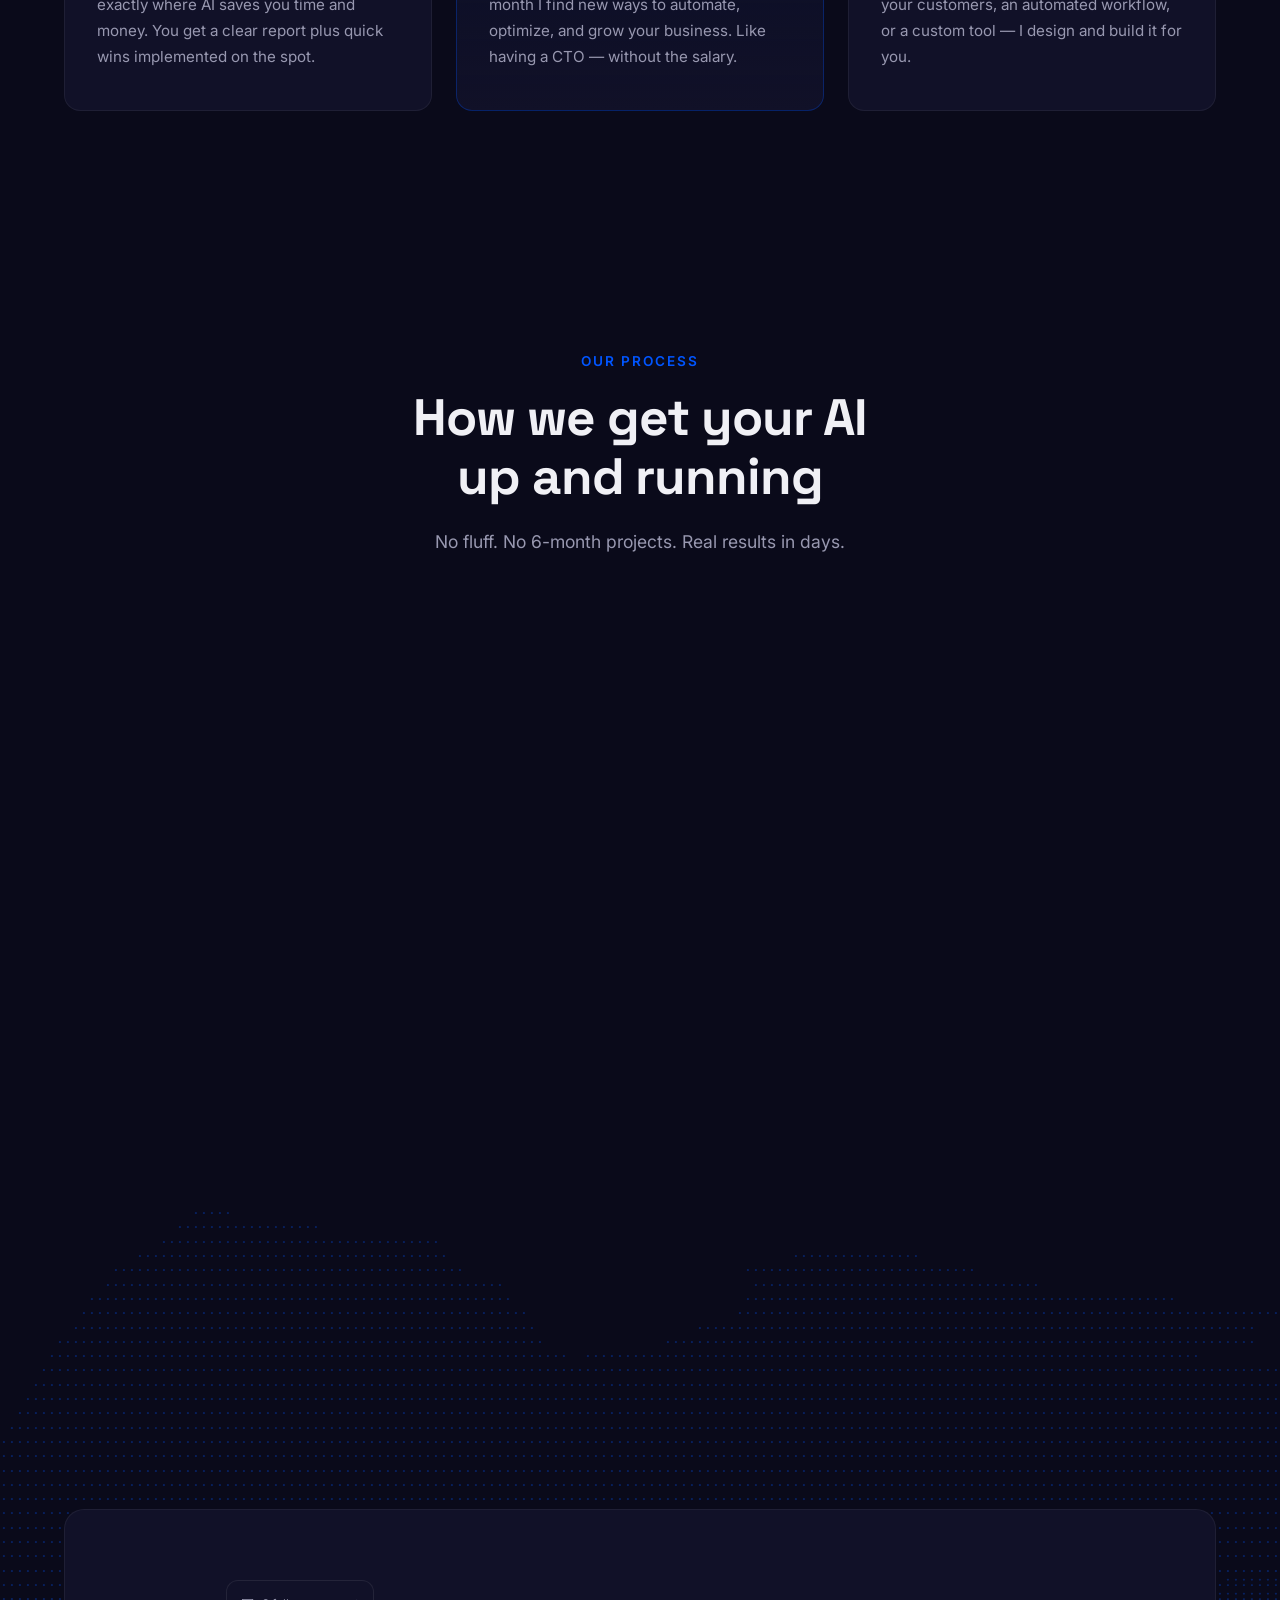
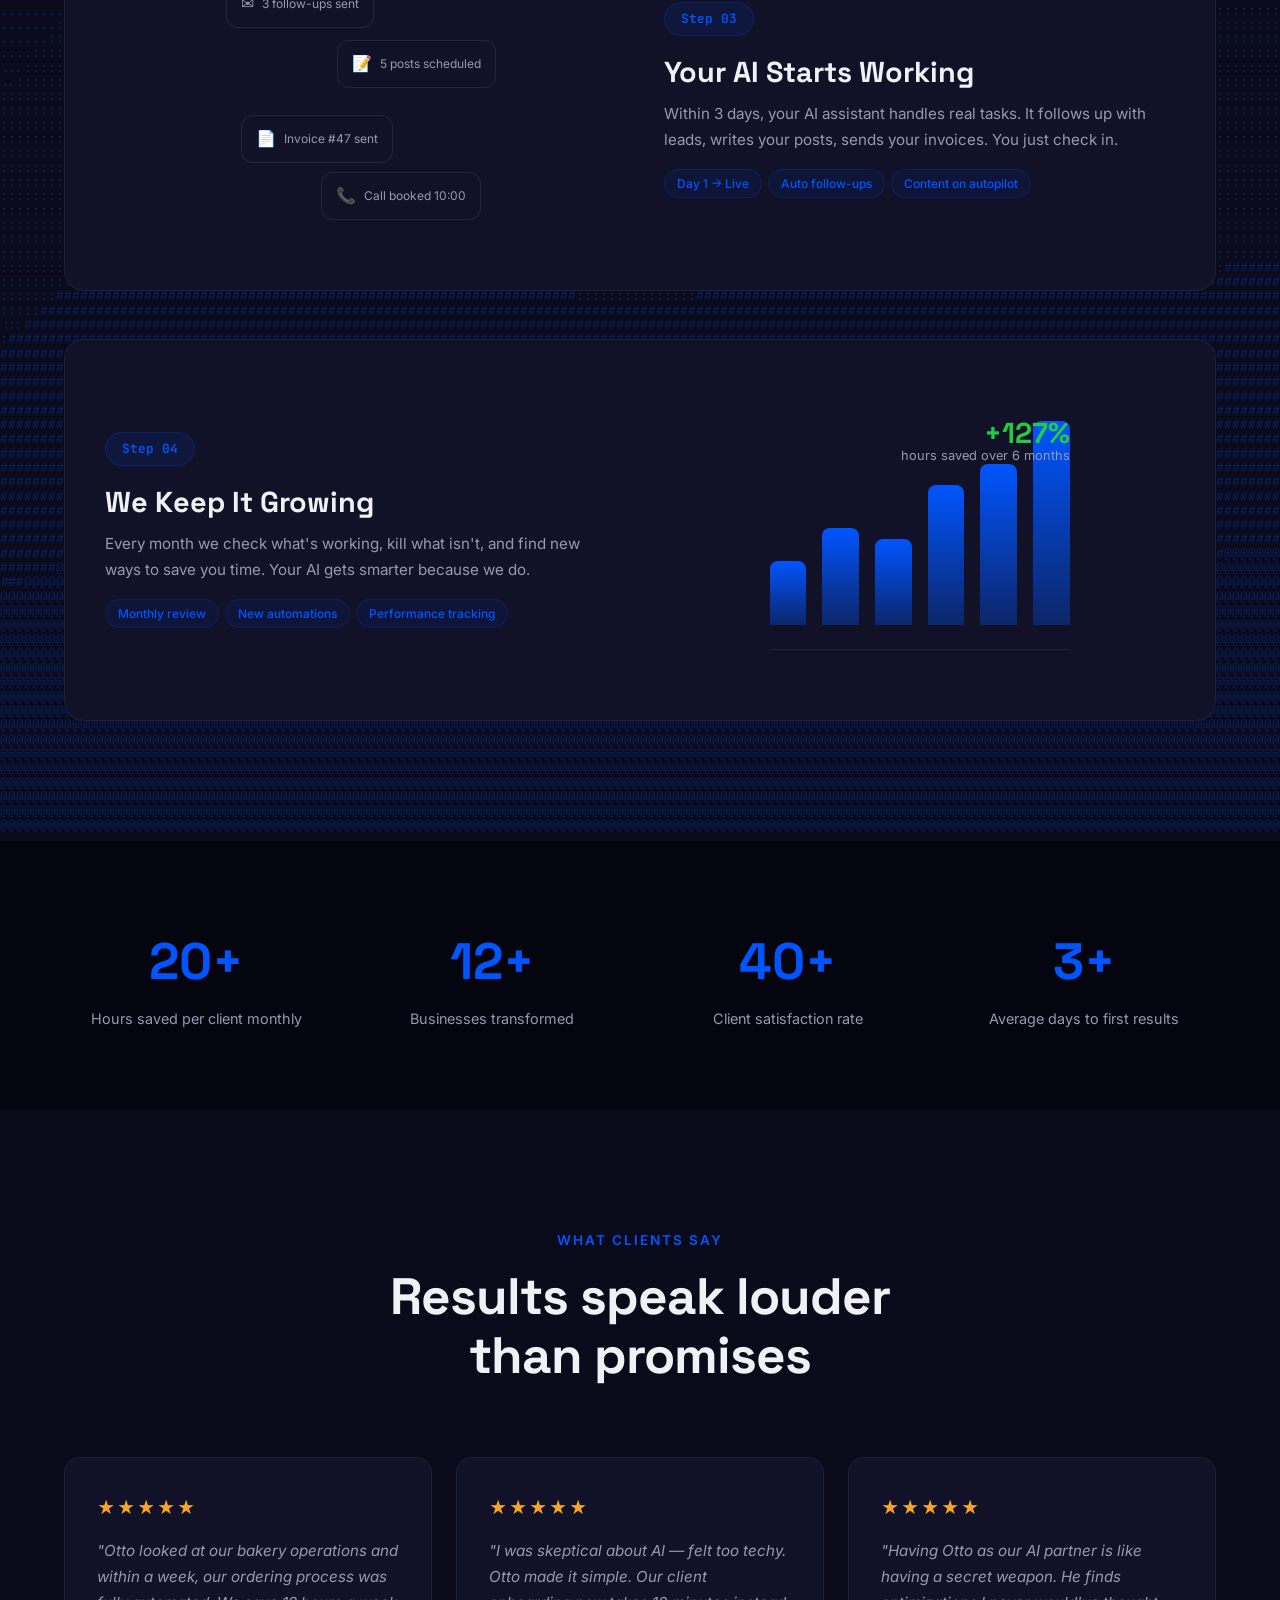
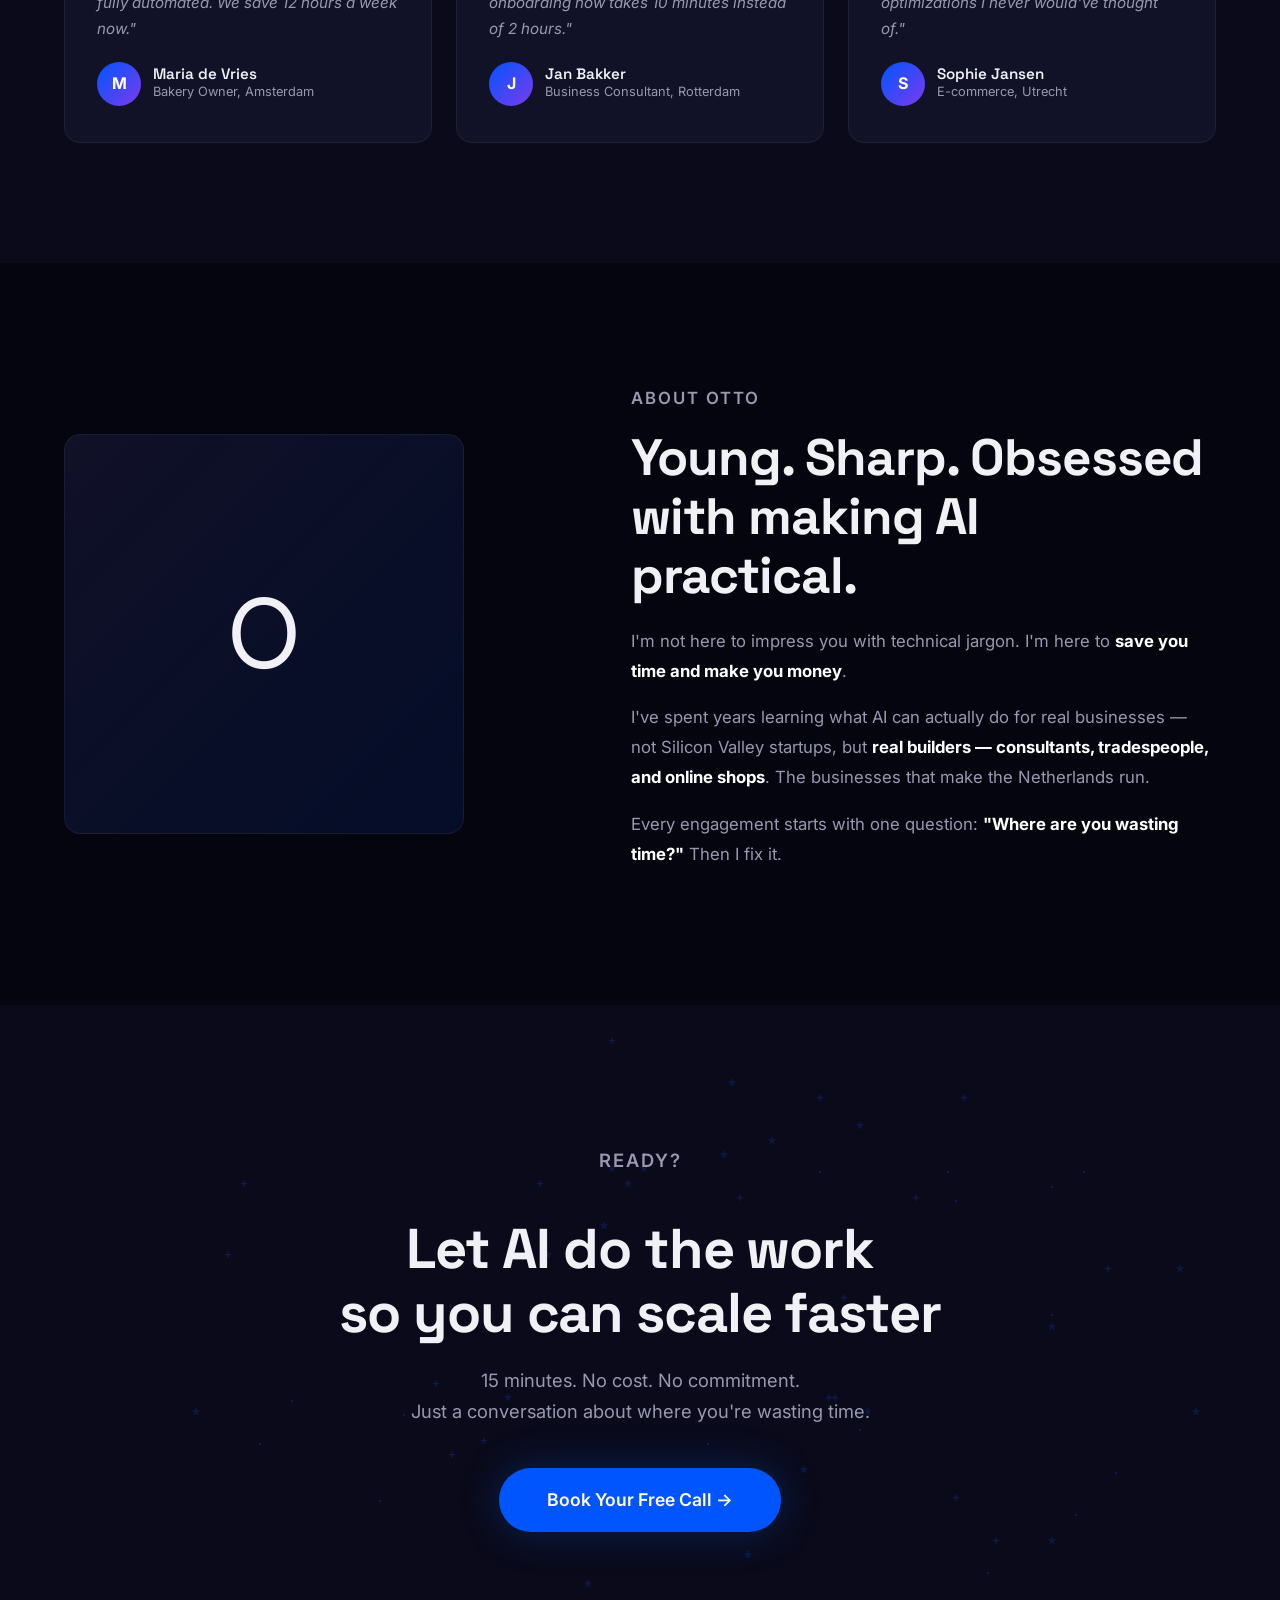
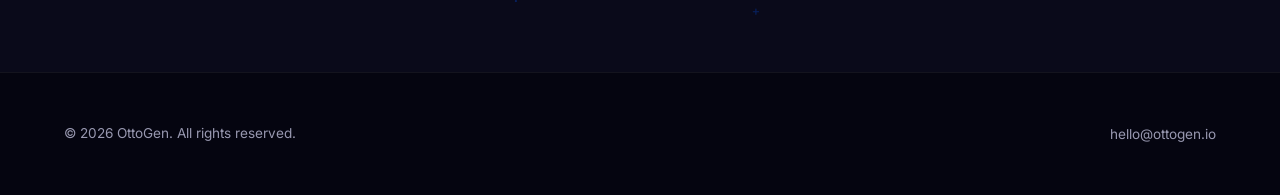
==== commit 0be5ce23: "V5.9: reposition chart trend text, bakeries → real builders" ====
--- a/vdr/ottogen/ottogen-website/index.html
+++ b/vdr/ottogen/ottogen-website/index.html
@@ -265,8 +265,8 @@
 .chart-bar:nth-child(5){animation-delay:.8s}
 .chart-bar:nth-child(6){animation-delay:1s}
 @keyframes growBar{from{height:0}to{height:var(--h,50%)}}
-.chart-trend{position:absolute;top:20px;right:0;font-family:'Space Grotesk',sans-serif;font-size:1.8rem;font-weight:700;color:#28c840}
-.chart-trend-sub{position:absolute;top:56px;right:0;font-size:.8rem;color:var(--text2)}
+.chart-trend{position:absolute;top:0;right:0;font-family:'Space Grotesk',sans-serif;font-size:1.8rem;font-weight:700;color:#28c840}
+.chart-trend-sub{position:absolute;top:36px;right:0;font-size:.8rem;color:var(--text2)}
 
 /* STATS */
 .stats{background:var(--bg);padding:80px 0;position:relative}
@@ -757,7 +757,7 @@
         <p class="section-label reveal">About Otto</p>
         <h2 class="section-title reveal reveal-delay-1">Young. Sharp. Obsessed<br>with making AI practical.</h2>
         <p class="reveal reveal-delay-2">I'm not here to impress you with technical jargon. I'm here to <strong>save you time and make you money</strong>.</p>
-        <p class="reveal reveal-delay-3">I've spent years learning what AI can actually do for real businesses — not Silicon Valley startups, but <strong>bakeries, consultants, tradespeople, and online shops</strong>. The businesses that make the Netherlands run.</p>
+        <p class="reveal reveal-delay-3">I've spent years learning what AI can actually do for real businesses — not Silicon Valley startups, but <strong>real builders — consultants, tradespeople, and online shops</strong>. The businesses that make the Netherlands run.</p>
         <p class="reveal reveal-delay-3">Every engagement starts with one question: <strong>"Where are you wasting time?"</strong> Then I fix it.</p>
       </div>
     </div>
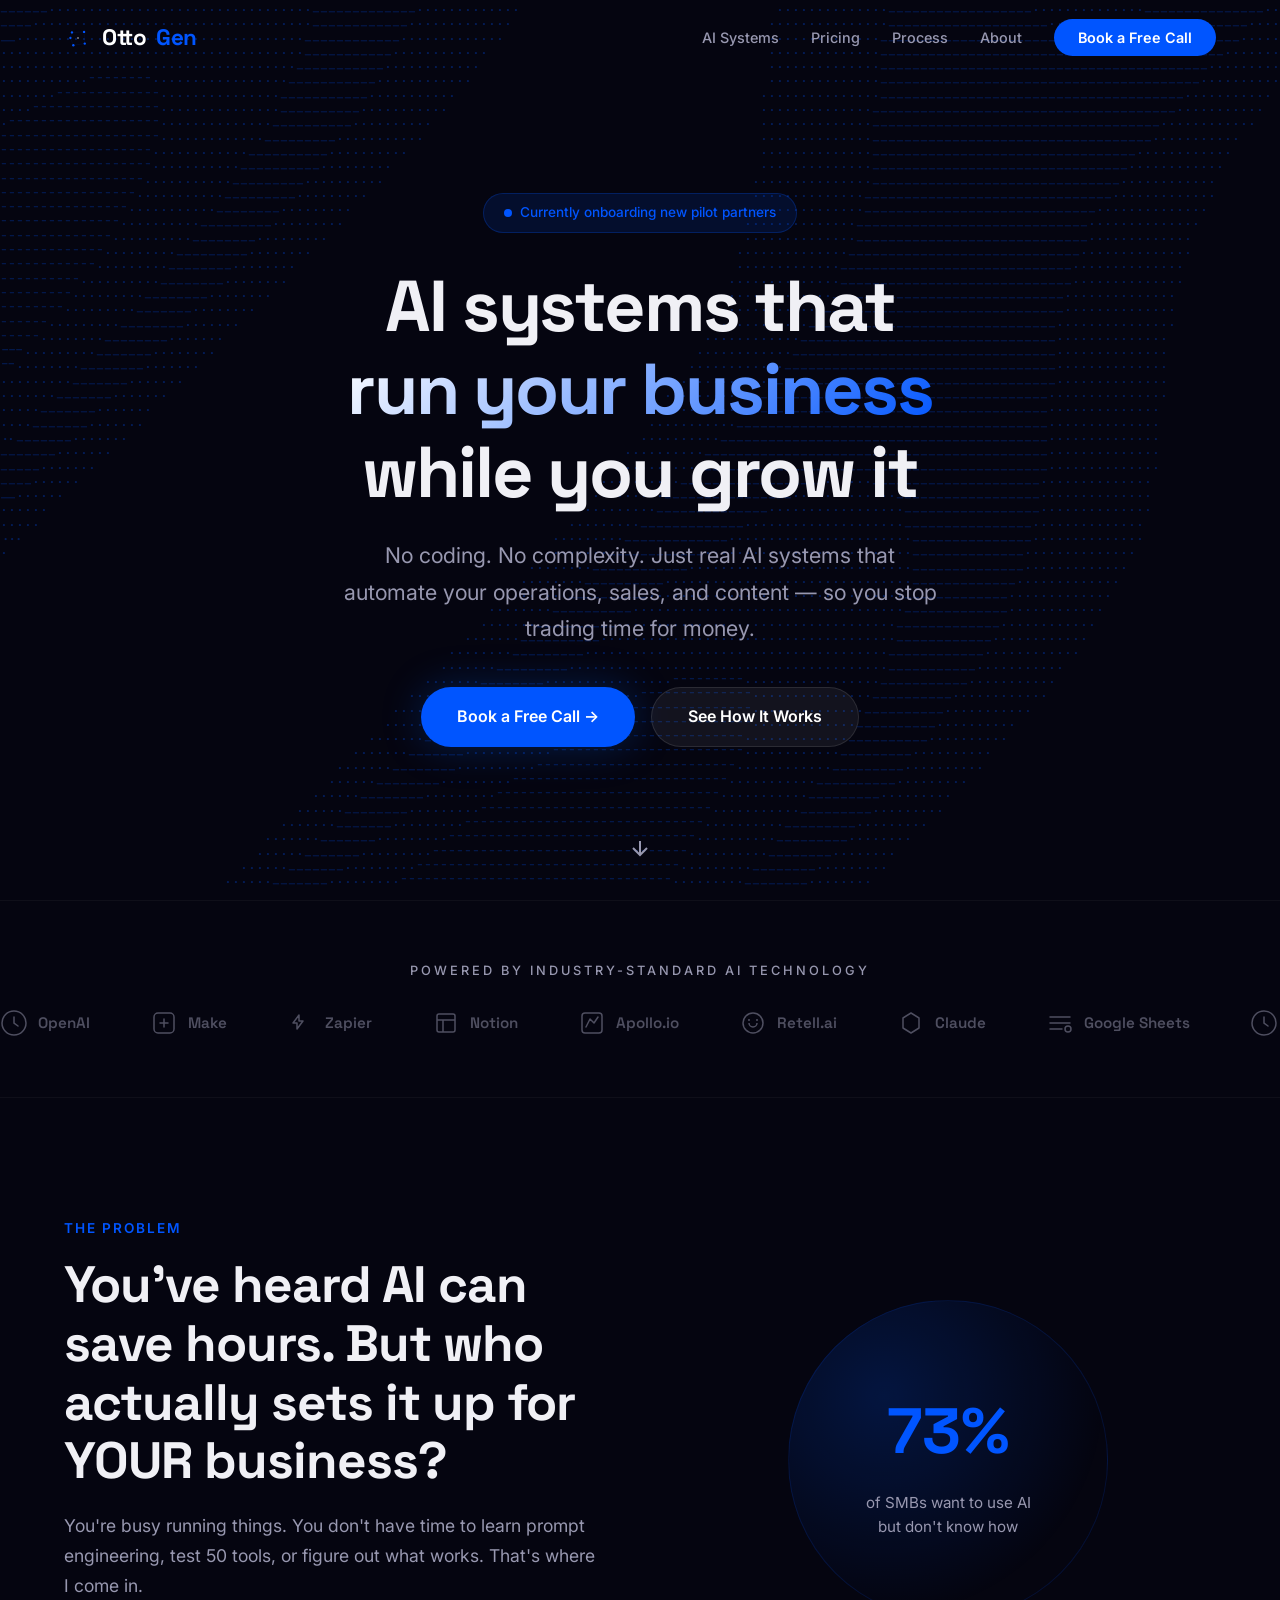
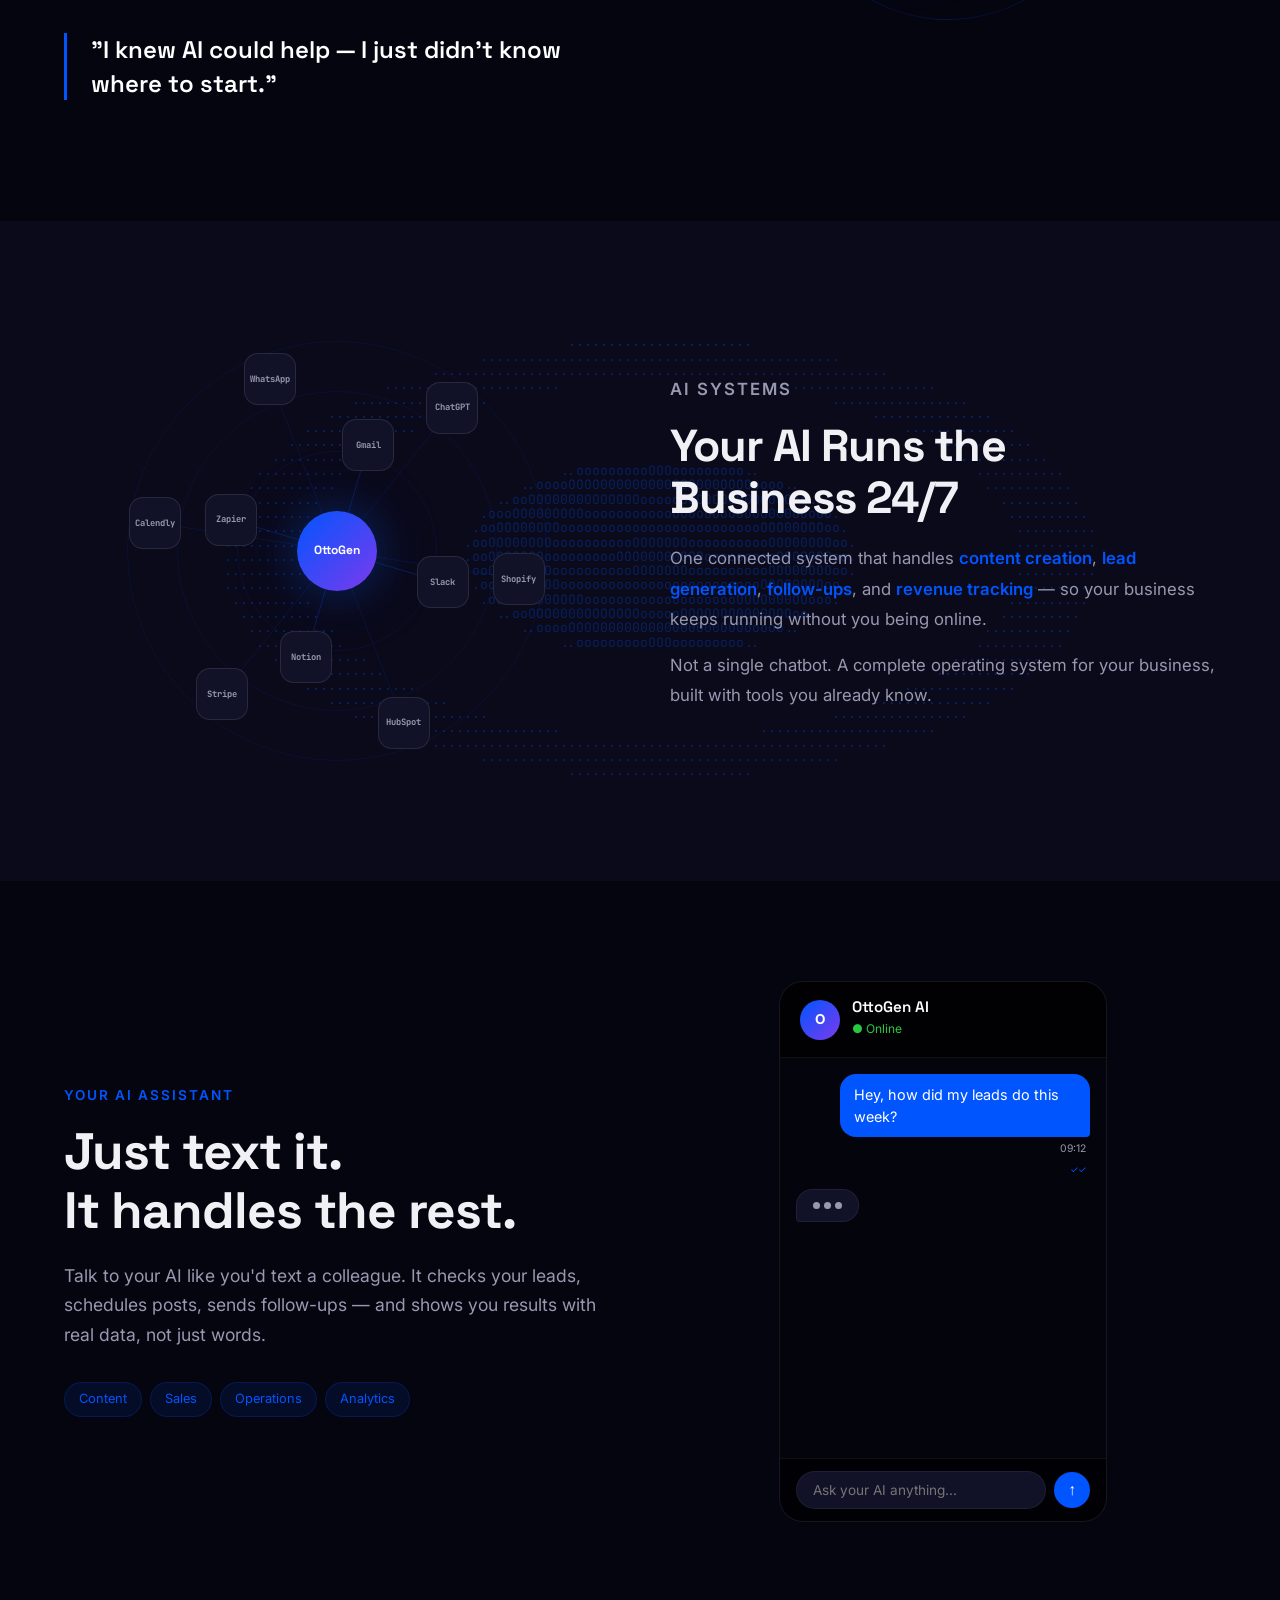
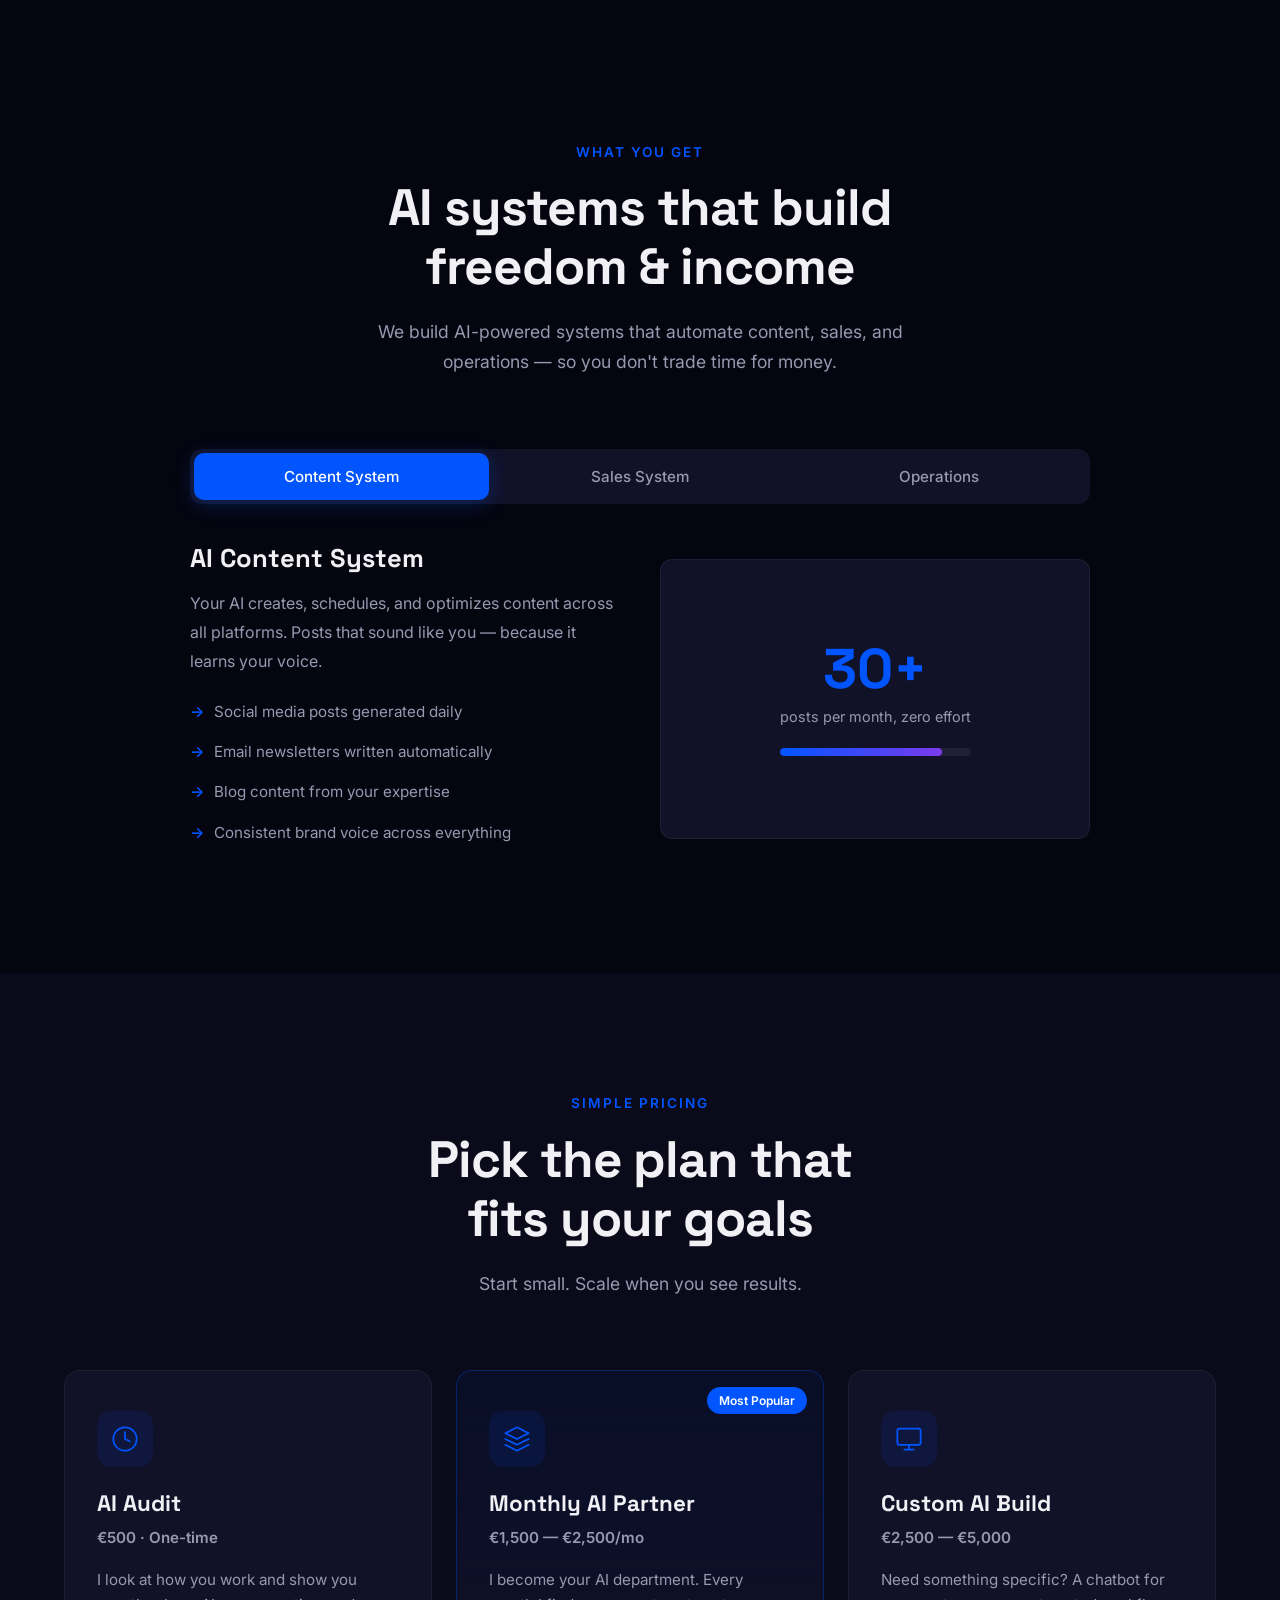
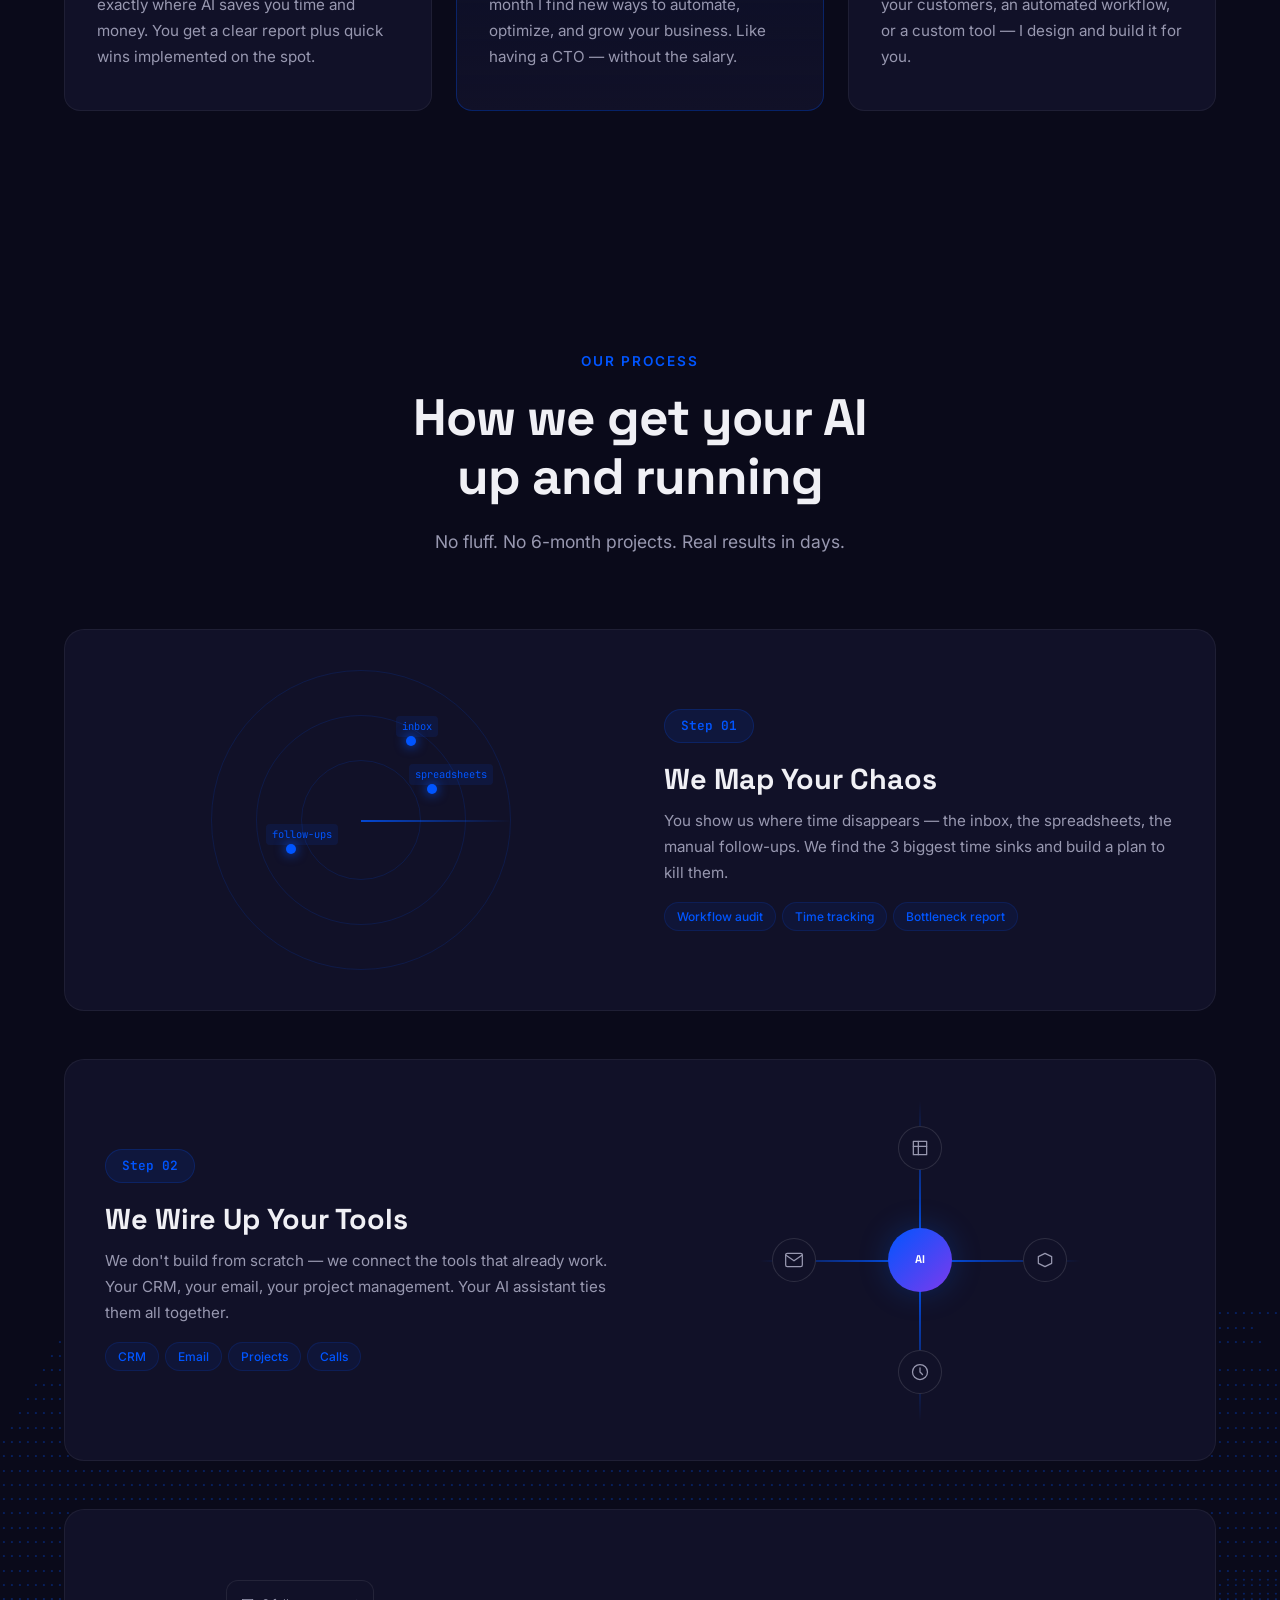
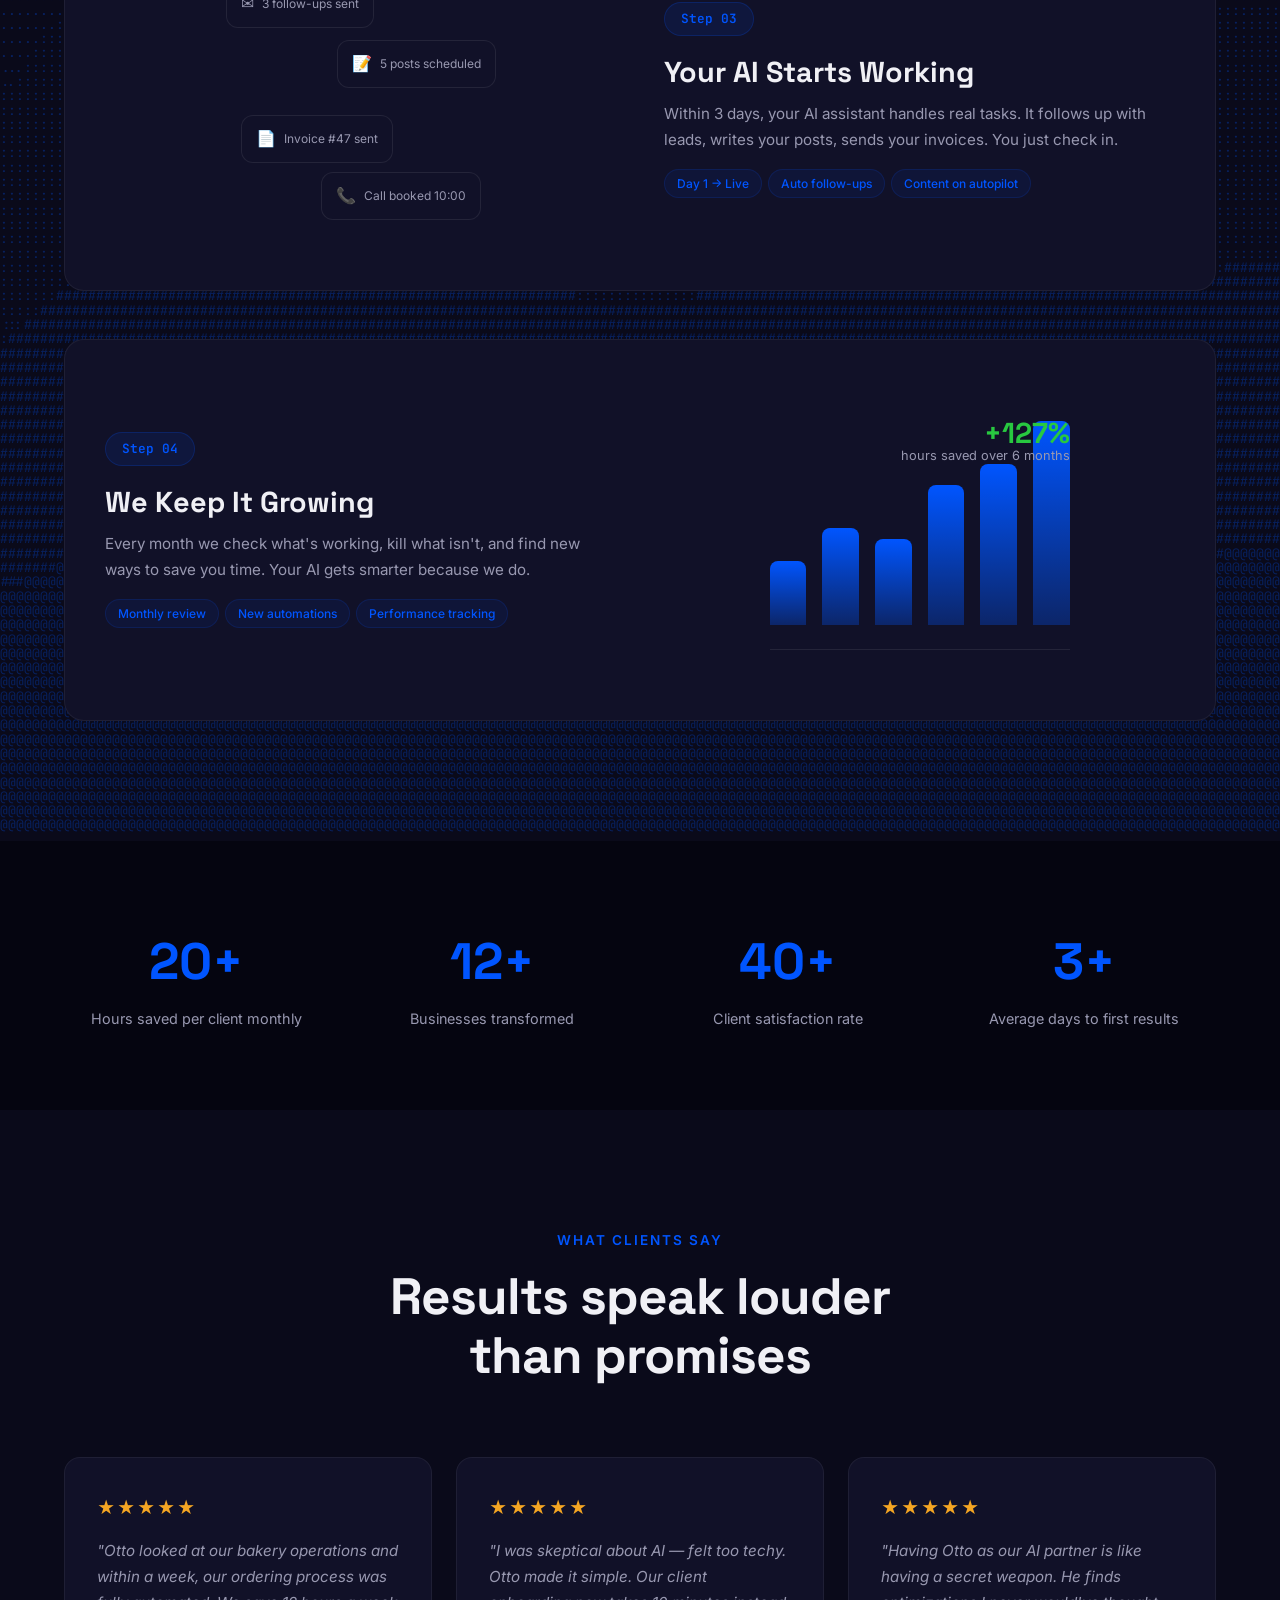
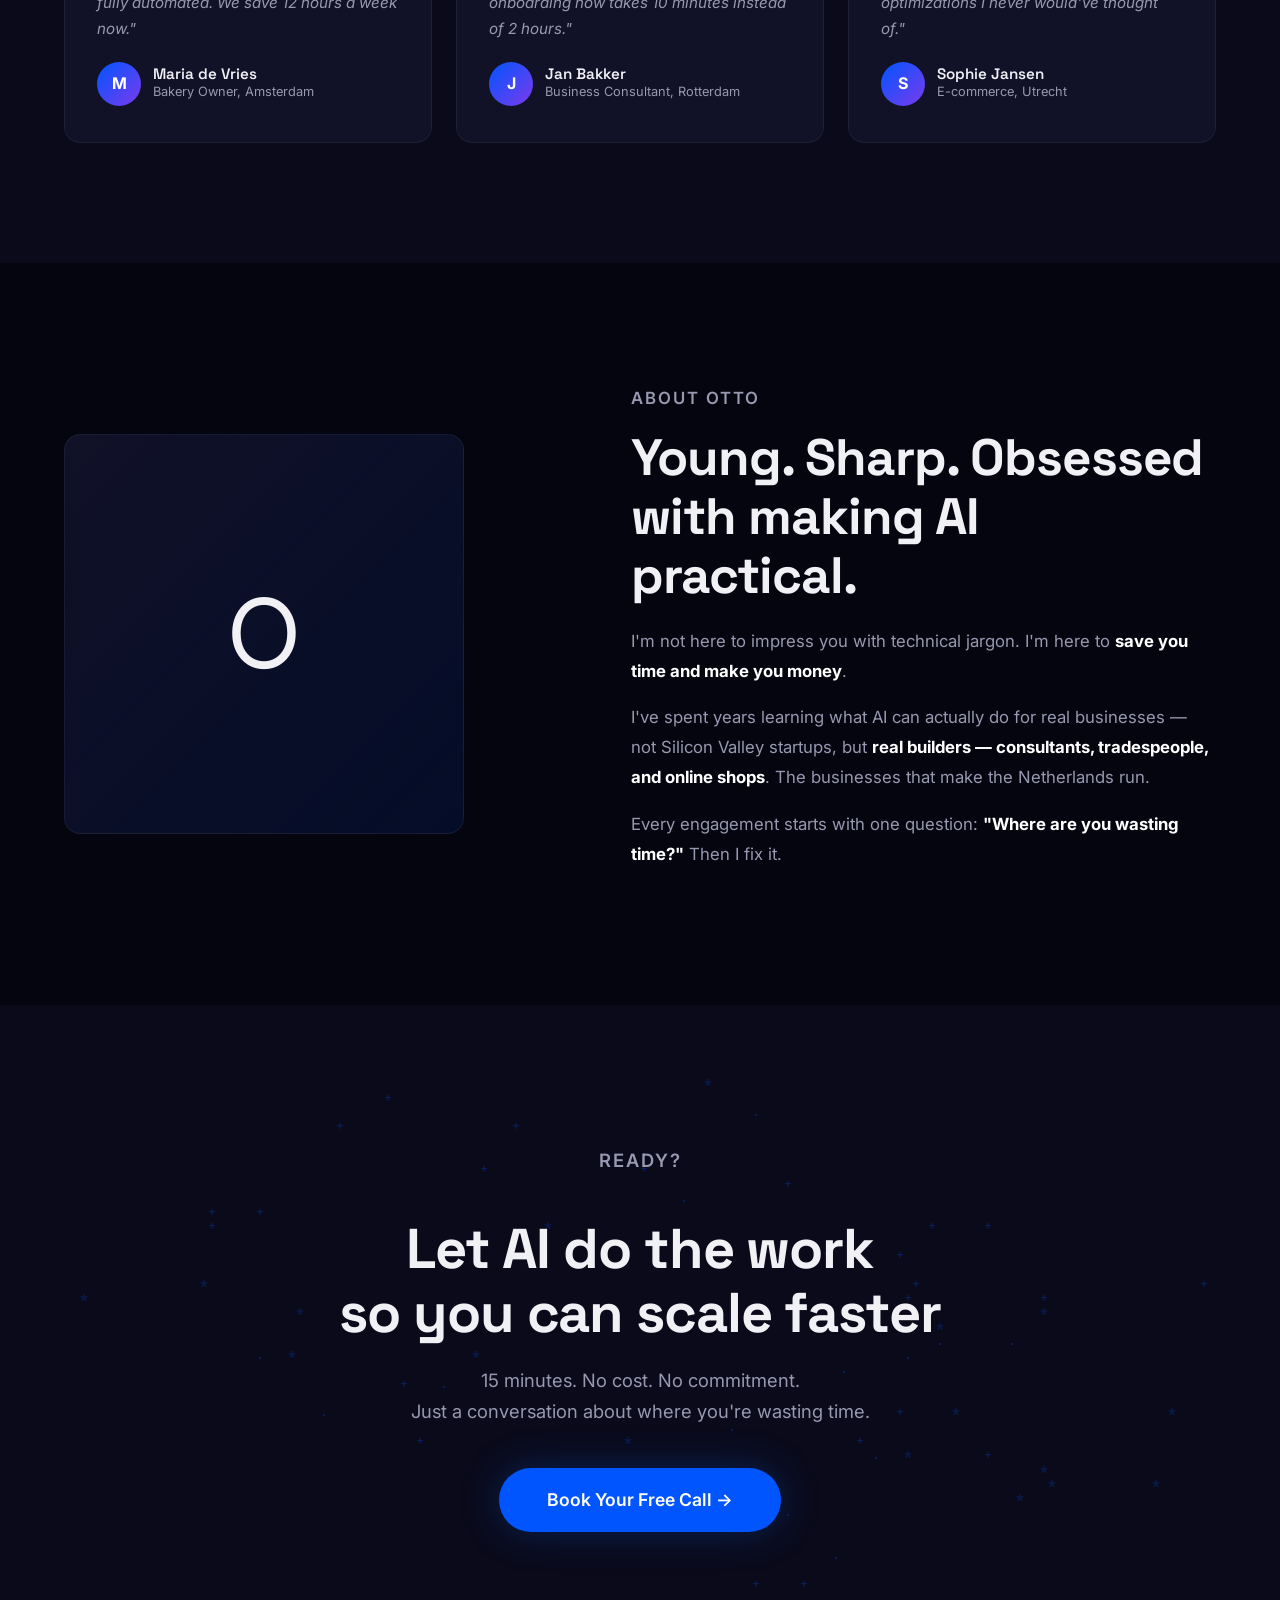
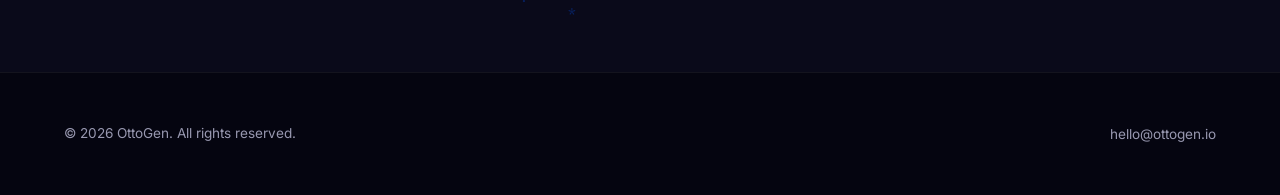
==== commit 5ab73167: "Add Neural Orbit logo: favicon + header icon" ====
--- a/vdr/ottogen/ottogen-website/index.html
+++ b/vdr/ottogen/ottogen-website/index.html
@@ -4,6 +4,7 @@
 <meta charset="UTF-8">
 <meta name="viewport" content="width=device-width, initial-scale=1.0">
 <title>OttoGen — AI for Your Business</title>
+<link rel="icon" type="image/svg+xml" href="favicon.svg">
 <meta name="description" content="I bring AI to businesses that don't have time to figure it out. Save 10-15 hours per week with practical AI solutions.">
 <link rel="preconnect" href="https://fonts.googleapis.com">
 <link rel="preconnect" href="https://fonts.gstatic.com" crossorigin>
@@ -31,8 +32,9 @@
 nav{position:fixed;top:0;left:0;right:0;z-index:100;padding:20px 0;transition:background .3s,backdrop-filter .3s}
 nav.scrolled{background:rgba(5,5,16,.85);backdrop-filter:blur(20px);border-bottom:1px solid rgba(255,255,255,.06)}
 nav .container{display:flex;align-items:center;justify-content:space-between}
-.logo{font-family:'Space Grotesk',sans-serif;font-size:1.4rem;font-weight:700;color:#fff;letter-spacing:-.5px}
+.logo{font-family:'Space Grotesk',sans-serif;font-size:1.4rem;font-weight:700;color:#fff;letter-spacing:-.5px;display:flex;align-items:center;gap:10px}
 .logo span{color:var(--blue)}
+.logo-icon{flex-shrink:0}
 nav ul{display:flex;gap:32px;list-style:none}
 nav ul a{color:var(--text2);font-size:.9rem;font-weight:500;transition:color .2s}
 nav ul a:hover{color:#fff}
@@ -335,7 +337,7 @@
 <!-- NAV -->
 <nav>
   <div class="container">
-    <a href="#" class="logo">Otto<span>Gen</span></a>
+    <a href="#" class="logo"><svg class="logo-icon" width="28" height="28" viewBox="0 0 240 240"><defs><filter id="lg"><feGaussianBlur stdDeviation="3"/></filter></defs><circle cx="120" cy="120" r="72" fill="none" stroke="#0055ff" stroke-width="2" opacity=".15" stroke-dasharray="6 6"/><line x1="68" y1="72" x2="172" y2="68" stroke="#0055ff" stroke-width="2" opacity=".35"/><line x1="172" y1="68" x2="178" y2="168" stroke="#0055ff" stroke-width="2" opacity=".35"/><line x1="178" y1="168" x2="80" y2="182" stroke="#0055ff" stroke-width="2" opacity=".35"/><line x1="80" y1="182" x2="55" y2="120" stroke="#0055ff" stroke-width="2" opacity=".35"/><line x1="55" y1="120" x2="68" y2="72" stroke="#0055ff" stroke-width="2" opacity=".35"/><circle cx="68" cy="72" r="10" fill="#0055ff" filter="url(#lg)"/><circle cx="172" cy="68" r="10" fill="#0055ff" filter="url(#lg)"/><circle cx="178" cy="168" r="10" fill="#0055ff" filter="url(#lg)"/><circle cx="80" cy="182" r="10" fill="#0055ff" filter="url(#lg)"/><circle cx="55" cy="120" r="10" fill="#0055ff" filter="url(#lg)"/><circle cx="120" cy="120" r="6" fill="#fff"/></svg>Otto<span>Gen</span></a>
     <ul class="nav-links">
       <li><a href="#systems">AI Systems</a></li>
       <li><a href="#services">Pricing</a></li>
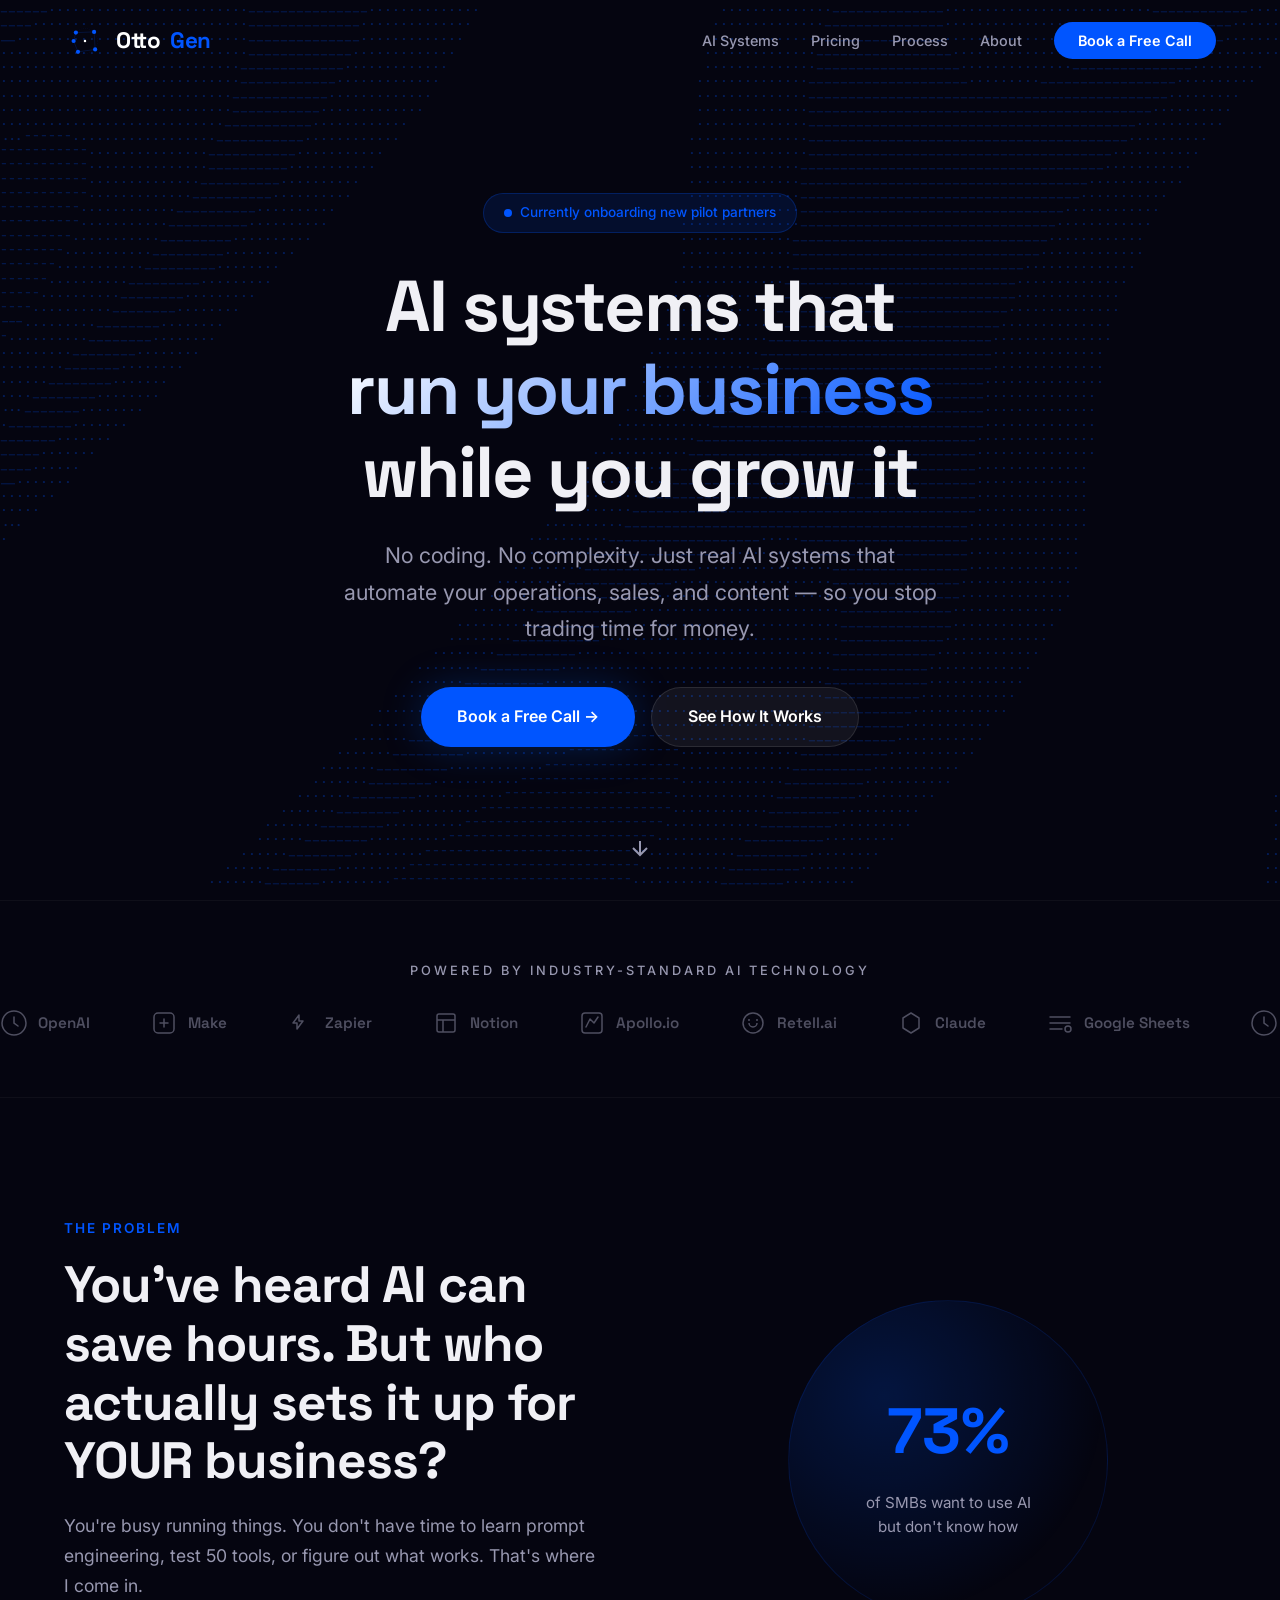
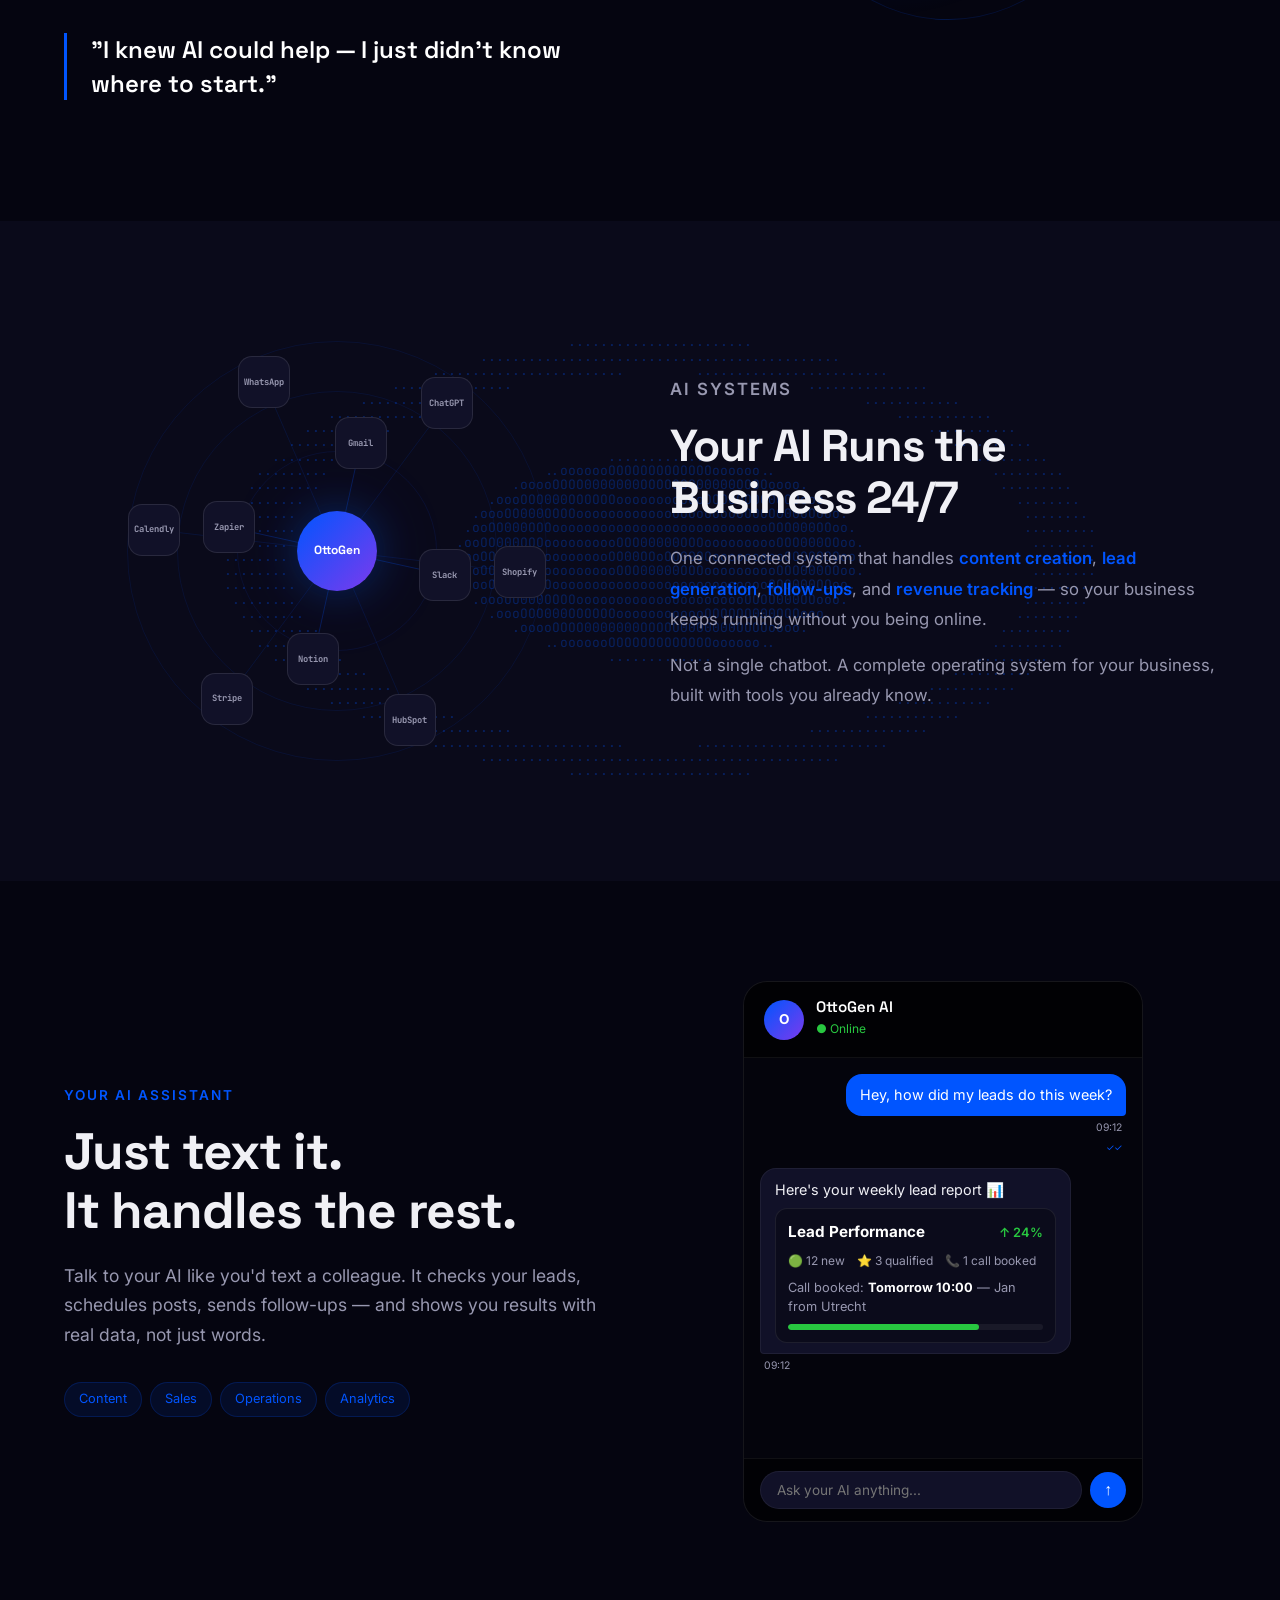
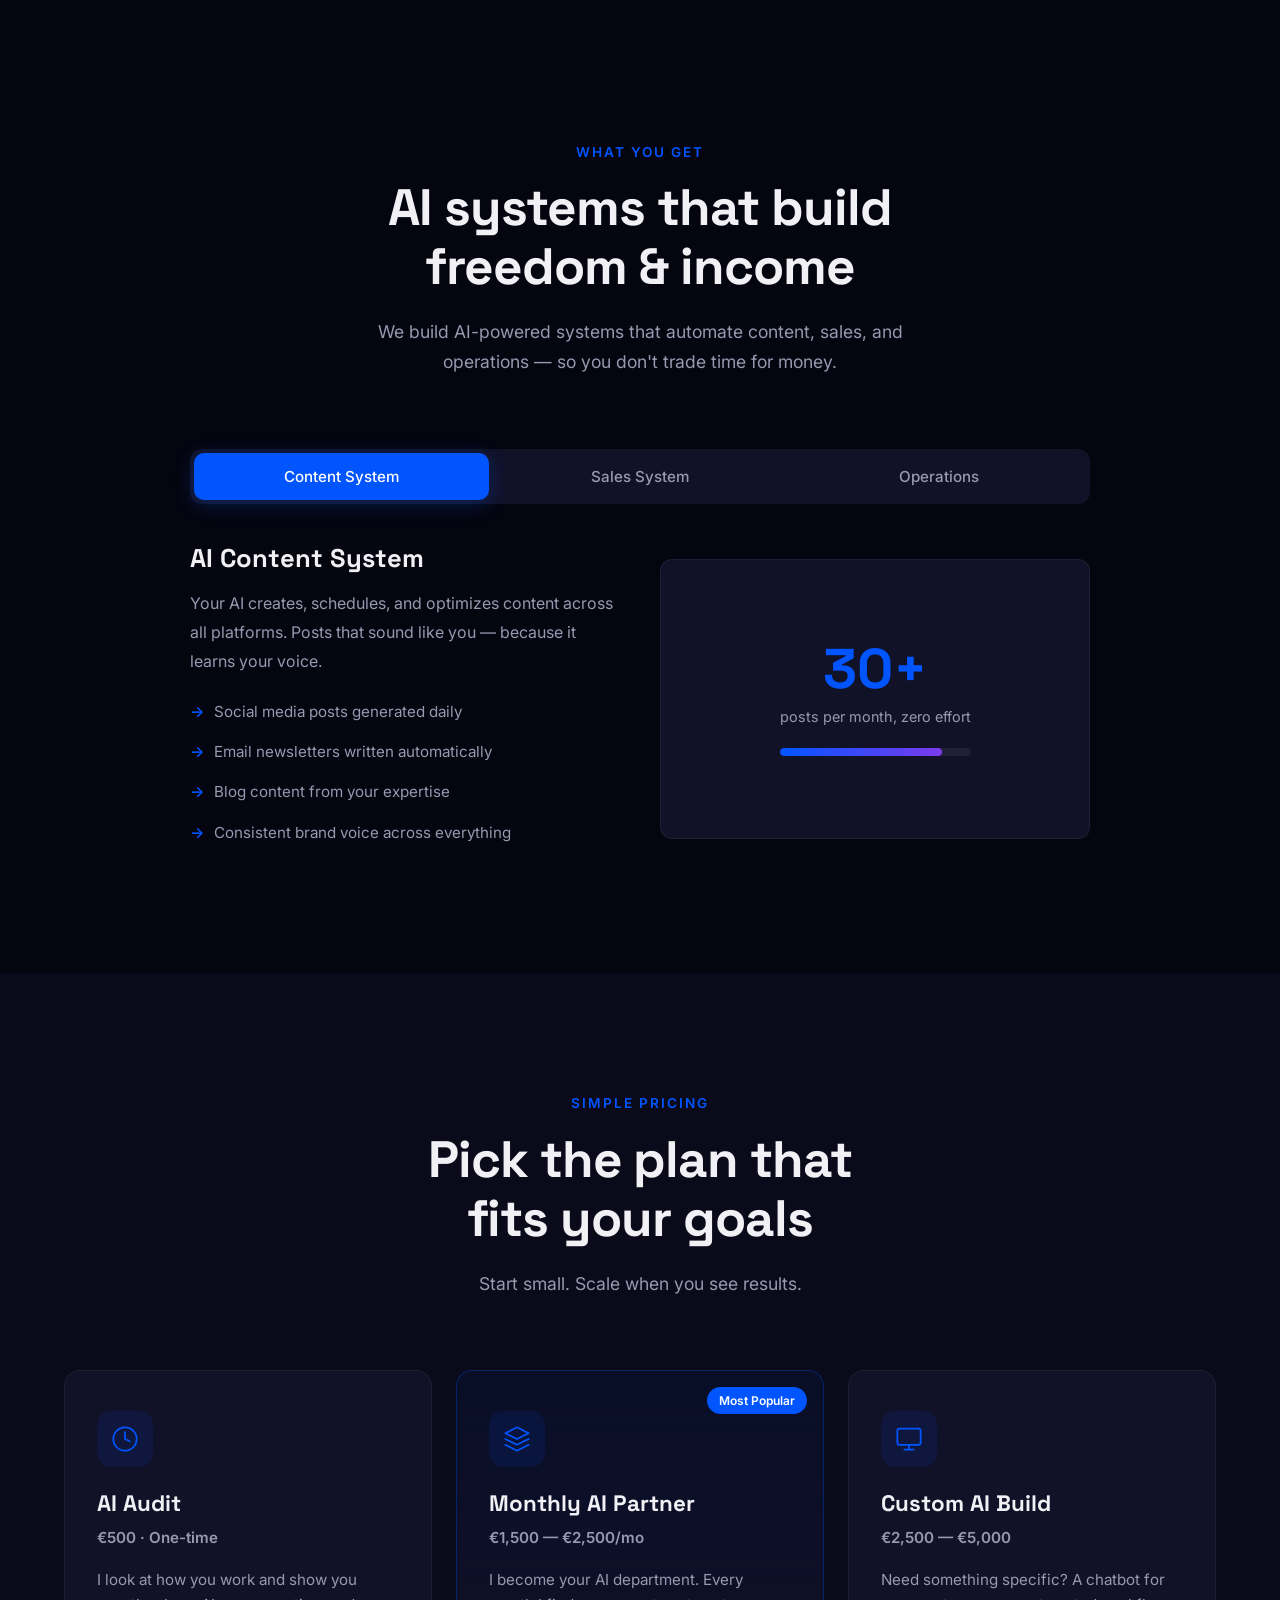
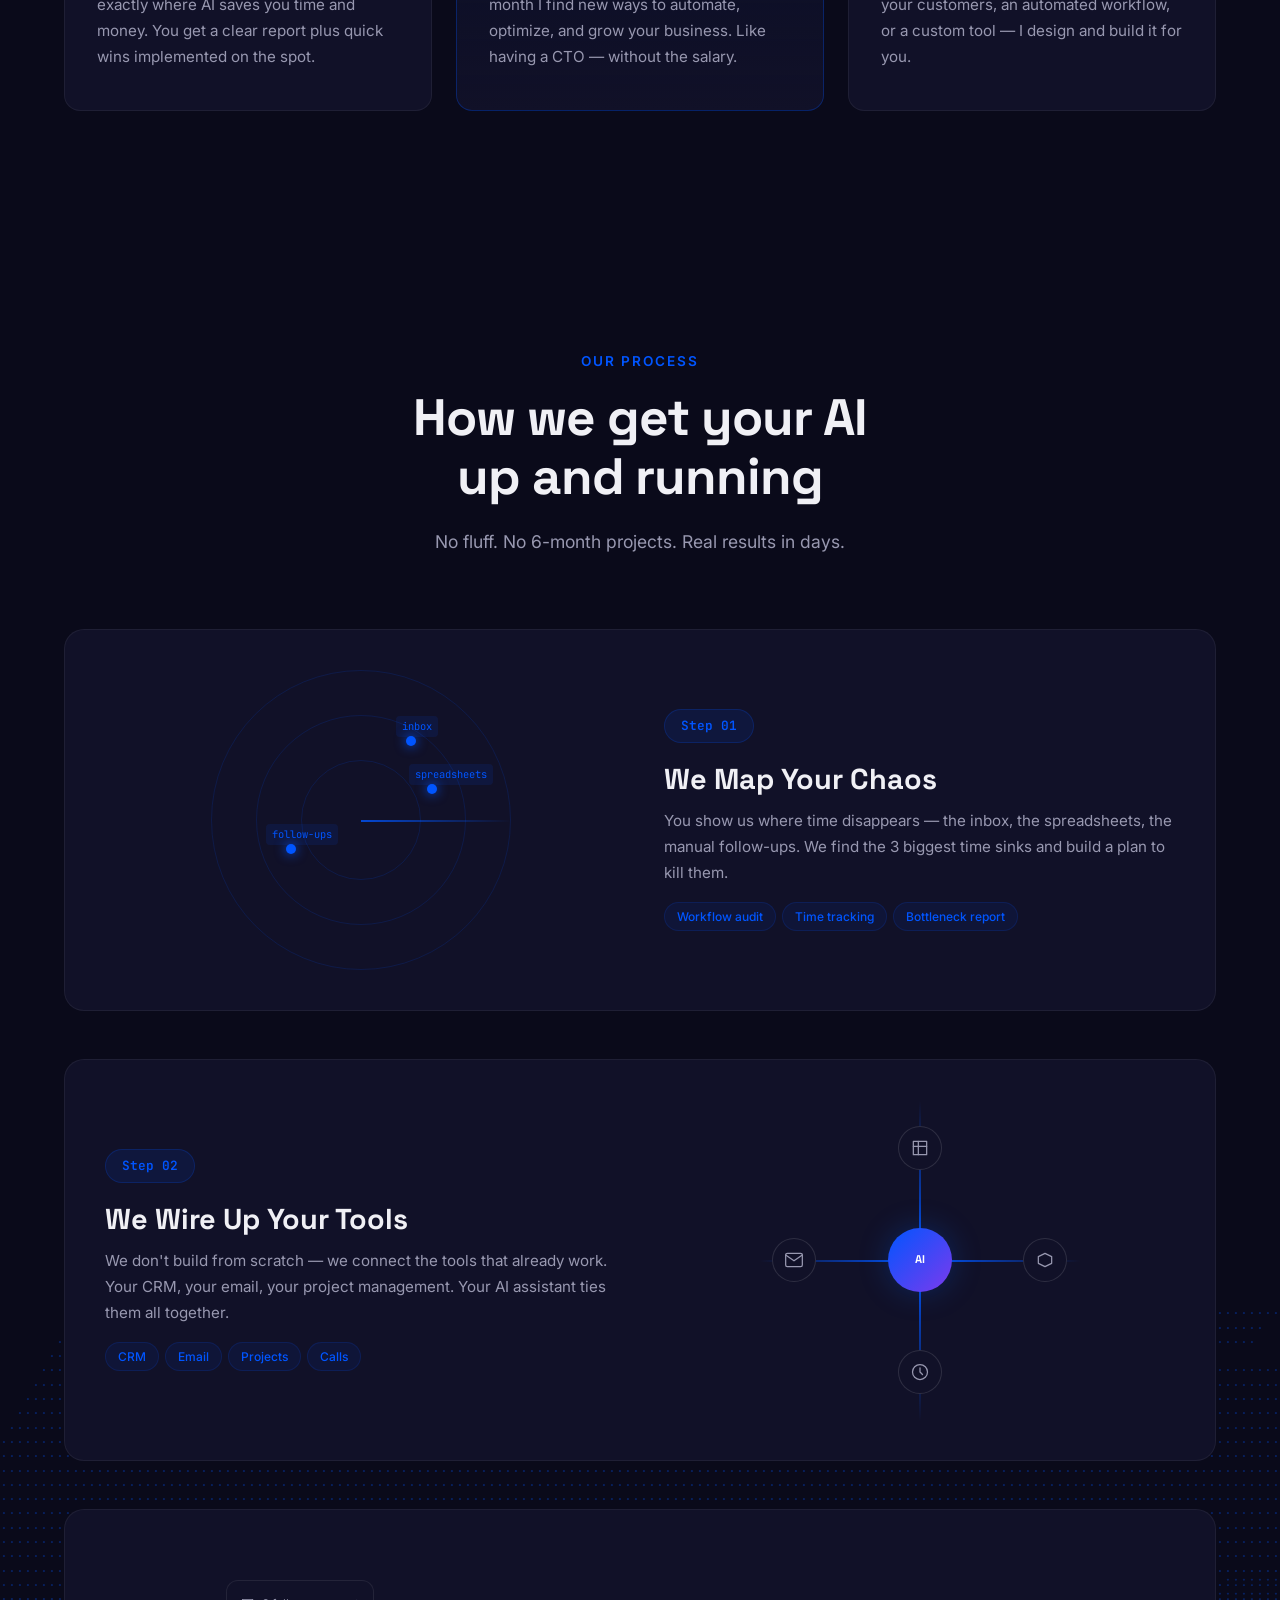
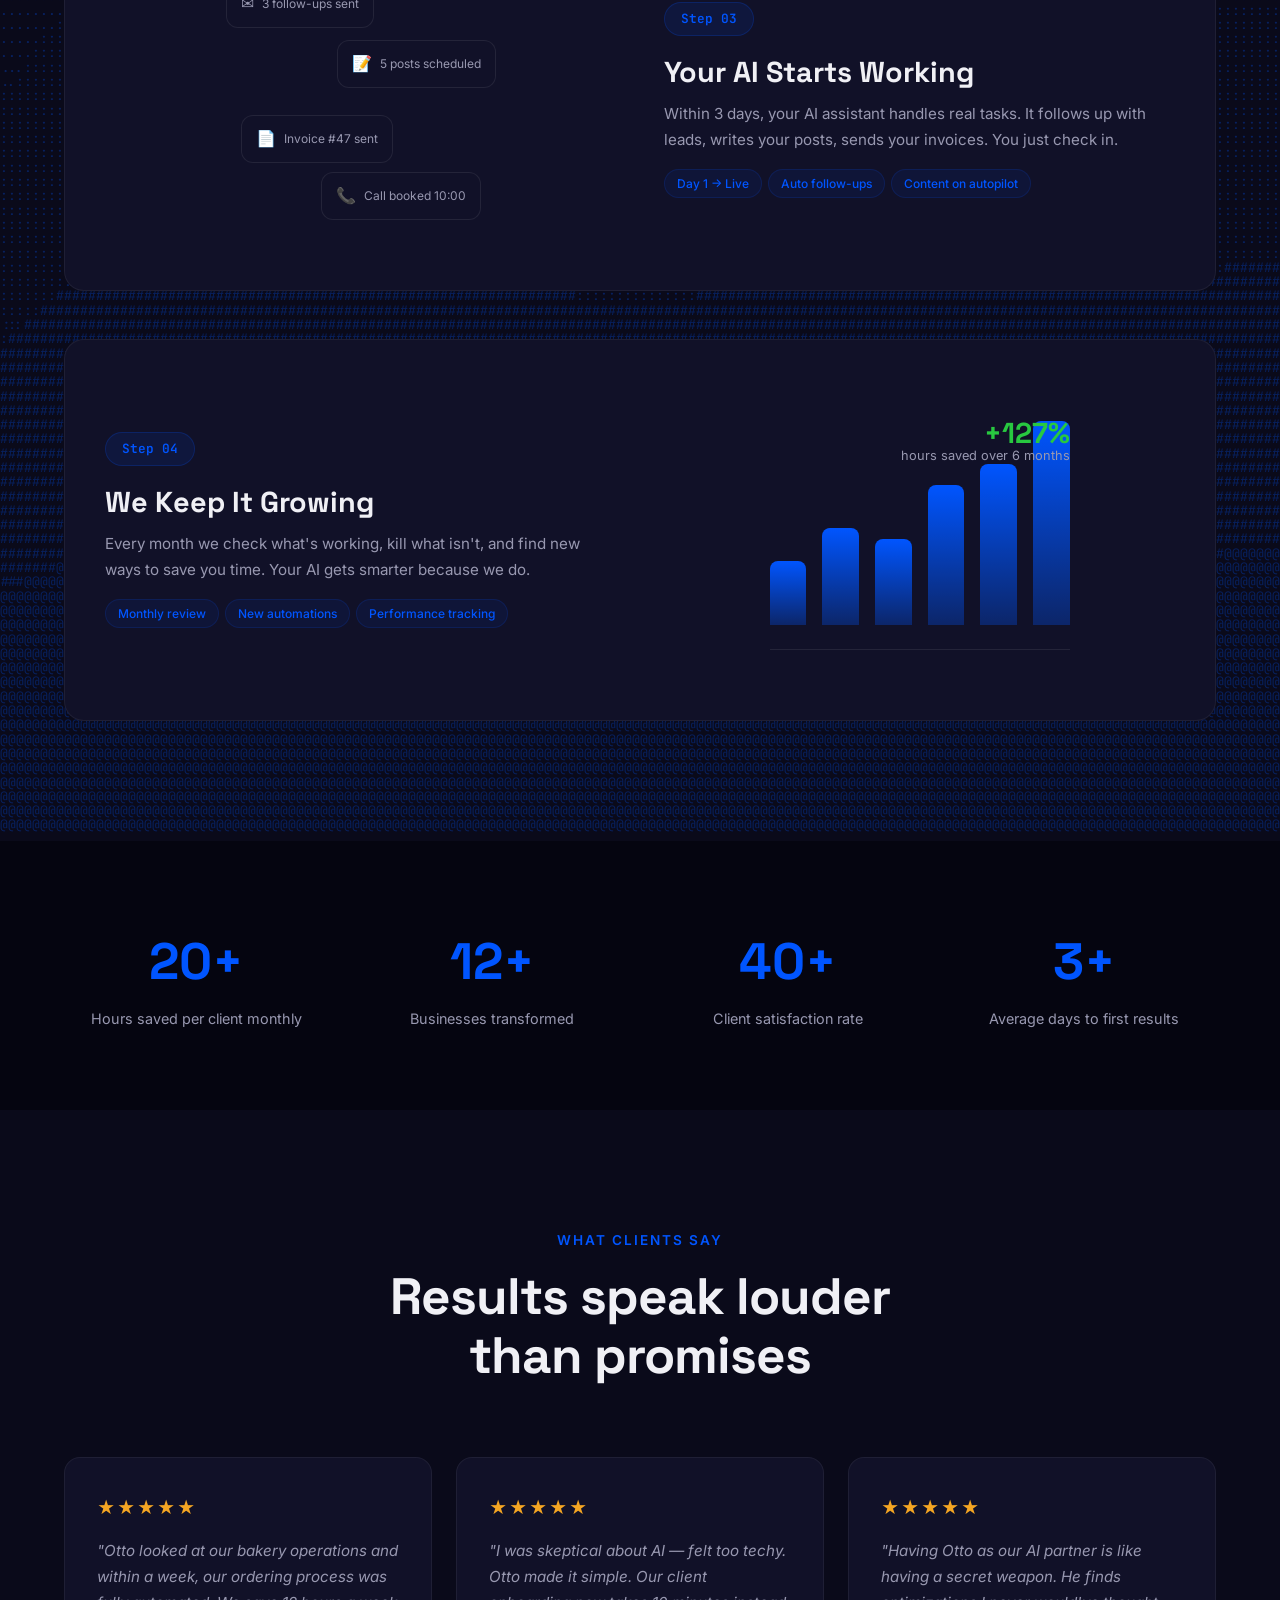
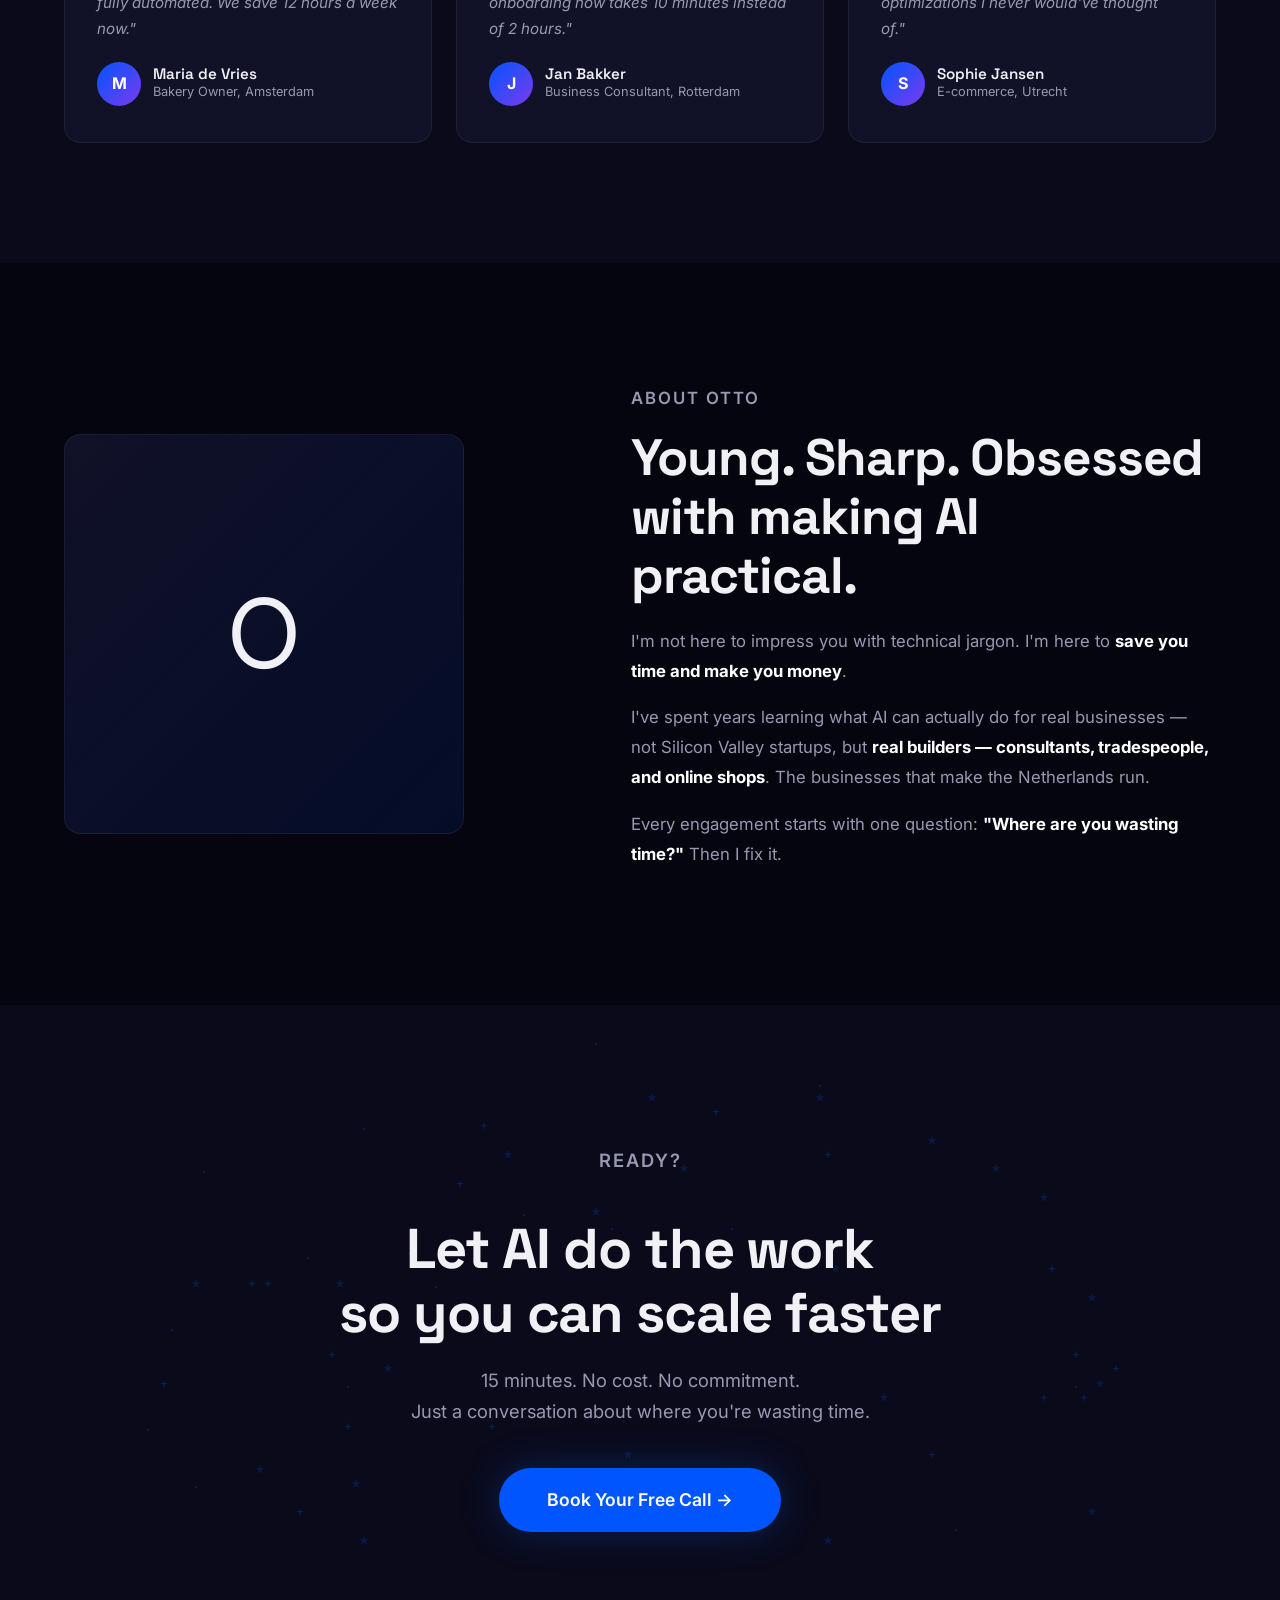
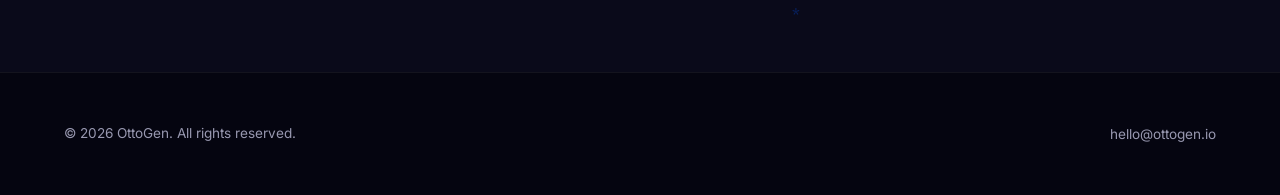
==== commit 45c39287: "Bigger logo icon in header (28→42px)" ====
--- a/vdr/ottogen/ottogen-website/index.html
+++ b/vdr/ottogen/ottogen-website/index.html
@@ -337,7 +337,7 @@
 <!-- NAV -->
 <nav>
   <div class="container">
-    <a href="#" class="logo"><svg class="logo-icon" width="28" height="28" viewBox="0 0 240 240"><defs><filter id="lg"><feGaussianBlur stdDeviation="3"/></filter></defs><circle cx="120" cy="120" r="72" fill="none" stroke="#0055ff" stroke-width="2" opacity=".15" stroke-dasharray="6 6"/><line x1="68" y1="72" x2="172" y2="68" stroke="#0055ff" stroke-width="2" opacity=".35"/><line x1="172" y1="68" x2="178" y2="168" stroke="#0055ff" stroke-width="2" opacity=".35"/><line x1="178" y1="168" x2="80" y2="182" stroke="#0055ff" stroke-width="2" opacity=".35"/><line x1="80" y1="182" x2="55" y2="120" stroke="#0055ff" stroke-width="2" opacity=".35"/><line x1="55" y1="120" x2="68" y2="72" stroke="#0055ff" stroke-width="2" opacity=".35"/><circle cx="68" cy="72" r="10" fill="#0055ff" filter="url(#lg)"/><circle cx="172" cy="68" r="10" fill="#0055ff" filter="url(#lg)"/><circle cx="178" cy="168" r="10" fill="#0055ff" filter="url(#lg)"/><circle cx="80" cy="182" r="10" fill="#0055ff" filter="url(#lg)"/><circle cx="55" cy="120" r="10" fill="#0055ff" filter="url(#lg)"/><circle cx="120" cy="120" r="6" fill="#fff"/></svg>Otto<span>Gen</span></a>
+    <a href="#" class="logo"><svg class="logo-icon" width="42" height="42" viewBox="0 0 240 240"><defs><filter id="lg"><feGaussianBlur stdDeviation="4"/></filter></defs><circle cx="120" cy="120" r="72" fill="none" stroke="#0055ff" stroke-width="2.5" opacity=".18" stroke-dasharray="6 6"/><line x1="68" y1="72" x2="172" y2="68" stroke="#0055ff" stroke-width="2.5" opacity=".4"/><line x1="172" y1="68" x2="178" y2="168" stroke="#0055ff" stroke-width="2.5" opacity=".4"/><line x1="178" y1="168" x2="80" y2="182" stroke="#0055ff" stroke-width="2.5" opacity=".4"/><line x1="80" y1="182" x2="55" y2="120" stroke="#0055ff" stroke-width="2.5" opacity=".4"/><line x1="55" y1="120" x2="68" y2="72" stroke="#0055ff" stroke-width="2.5" opacity=".4"/><circle cx="68" cy="72" r="12" fill="#0055ff" filter="url(#lg)"/><circle cx="172" cy="68" r="12" fill="#0055ff" filter="url(#lg)"/><circle cx="178" cy="168" r="12" fill="#0055ff" filter="url(#lg)"/><circle cx="80" cy="182" r="12" fill="#0055ff" filter="url(#lg)"/><circle cx="55" cy="120" r="12" fill="#0055ff" filter="url(#lg)"/><circle cx="120" cy="120" r="7" fill="#fff"/></svg>Otto<span>Gen</span></a>
     <ul class="nav-links">
       <li><a href="#systems">AI Systems</a></li>
       <li><a href="#services">Pricing</a></li>
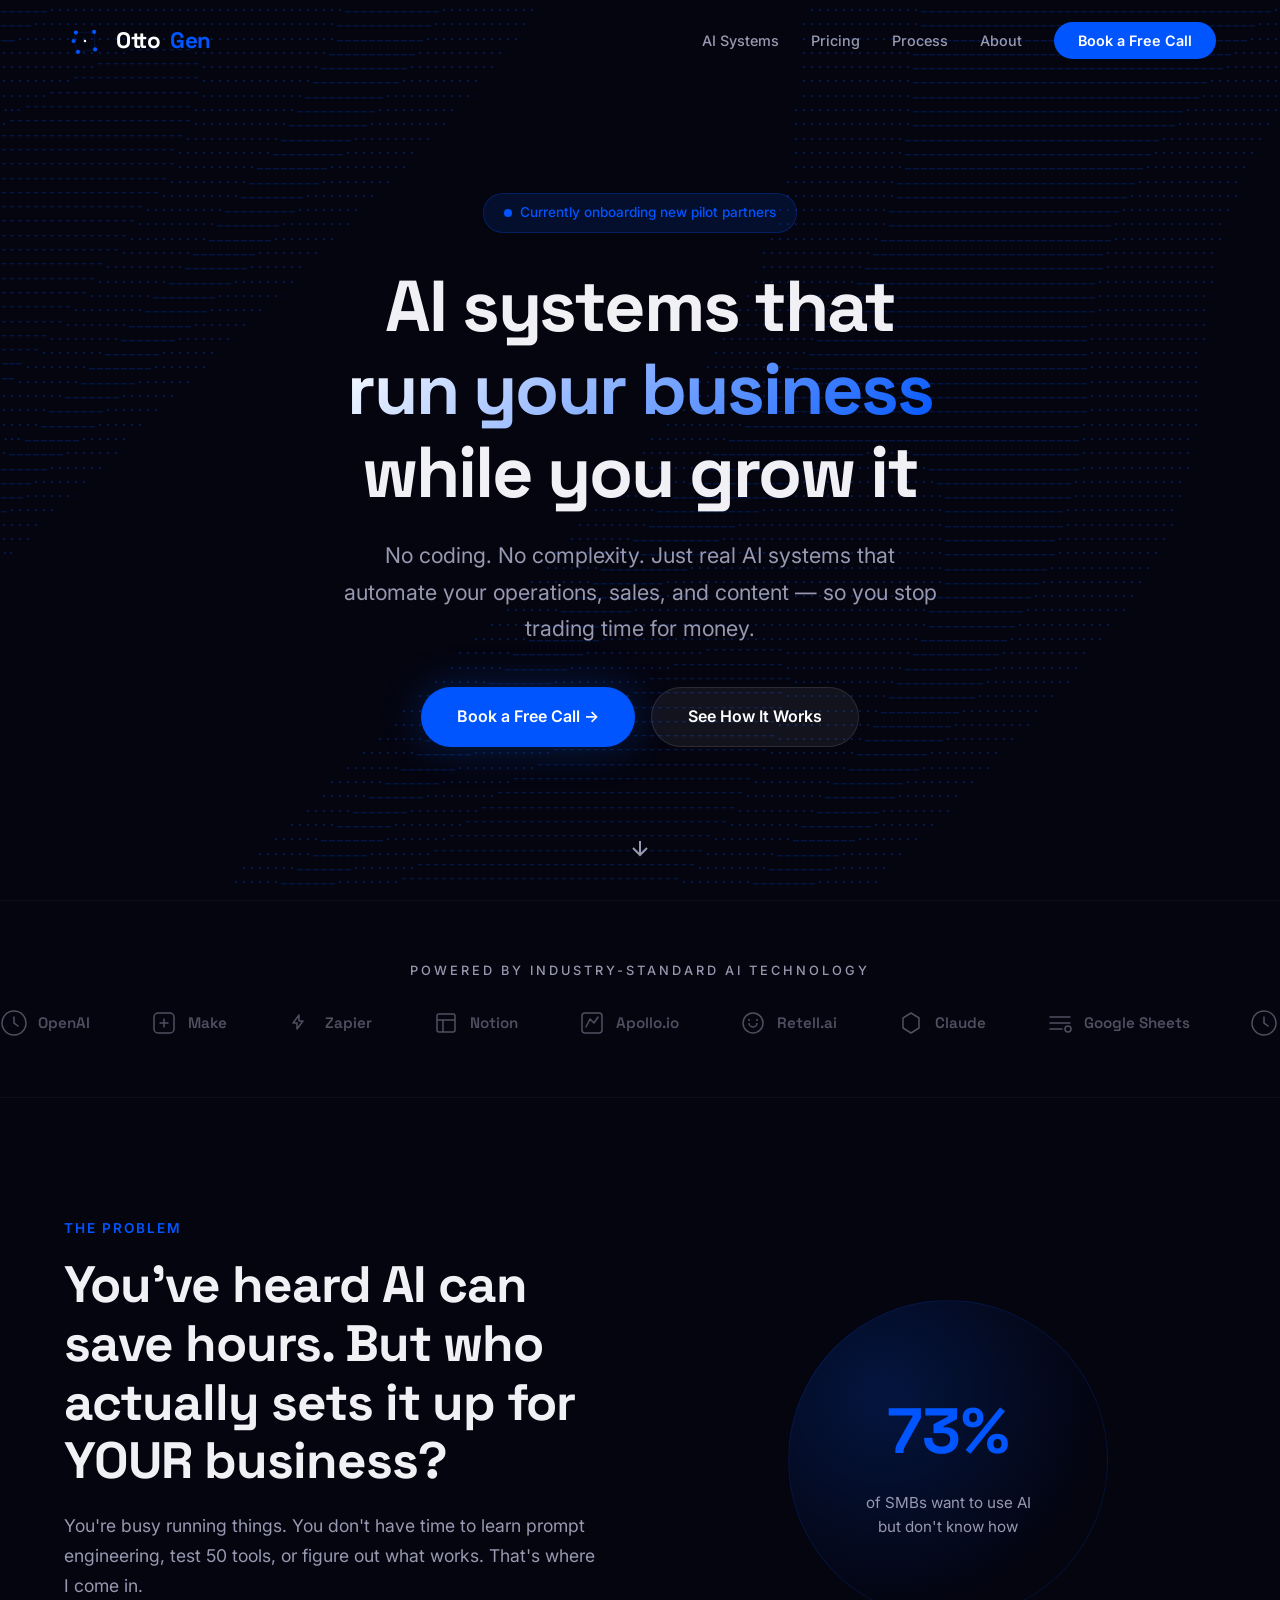
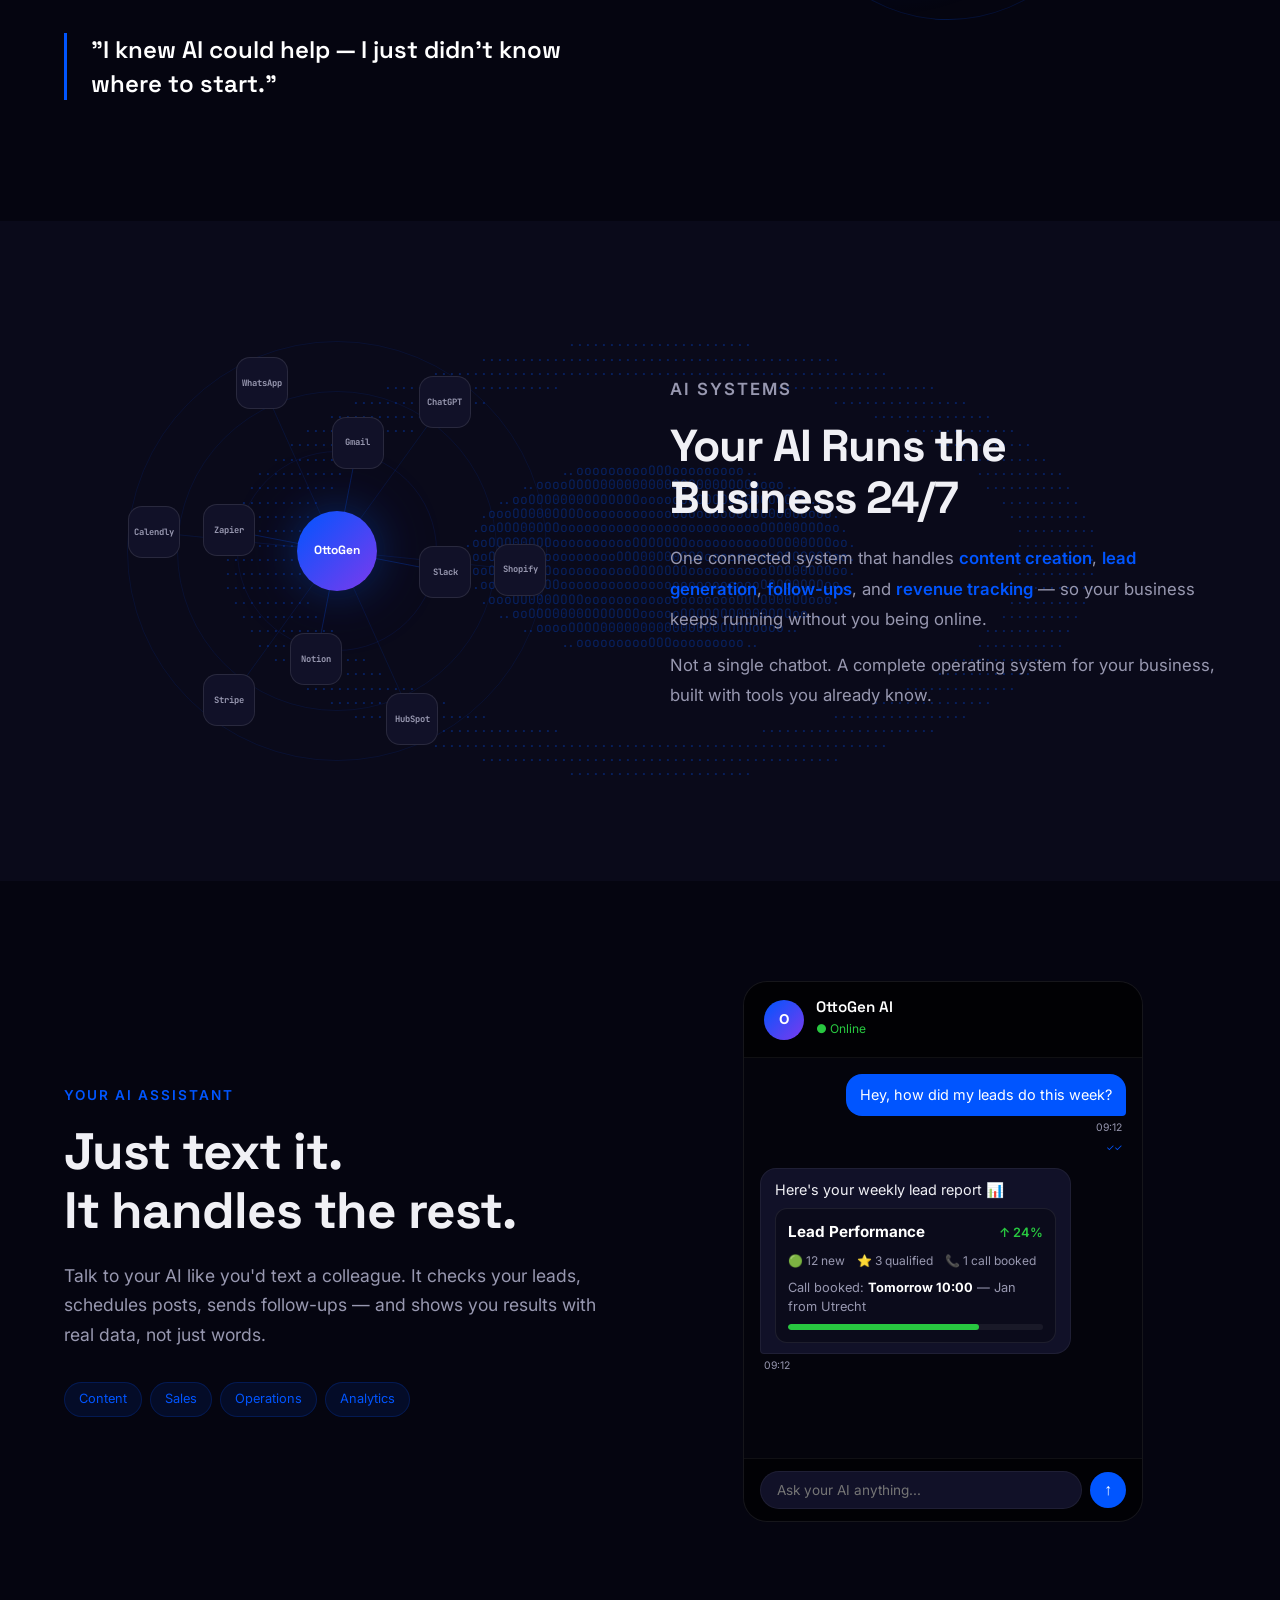
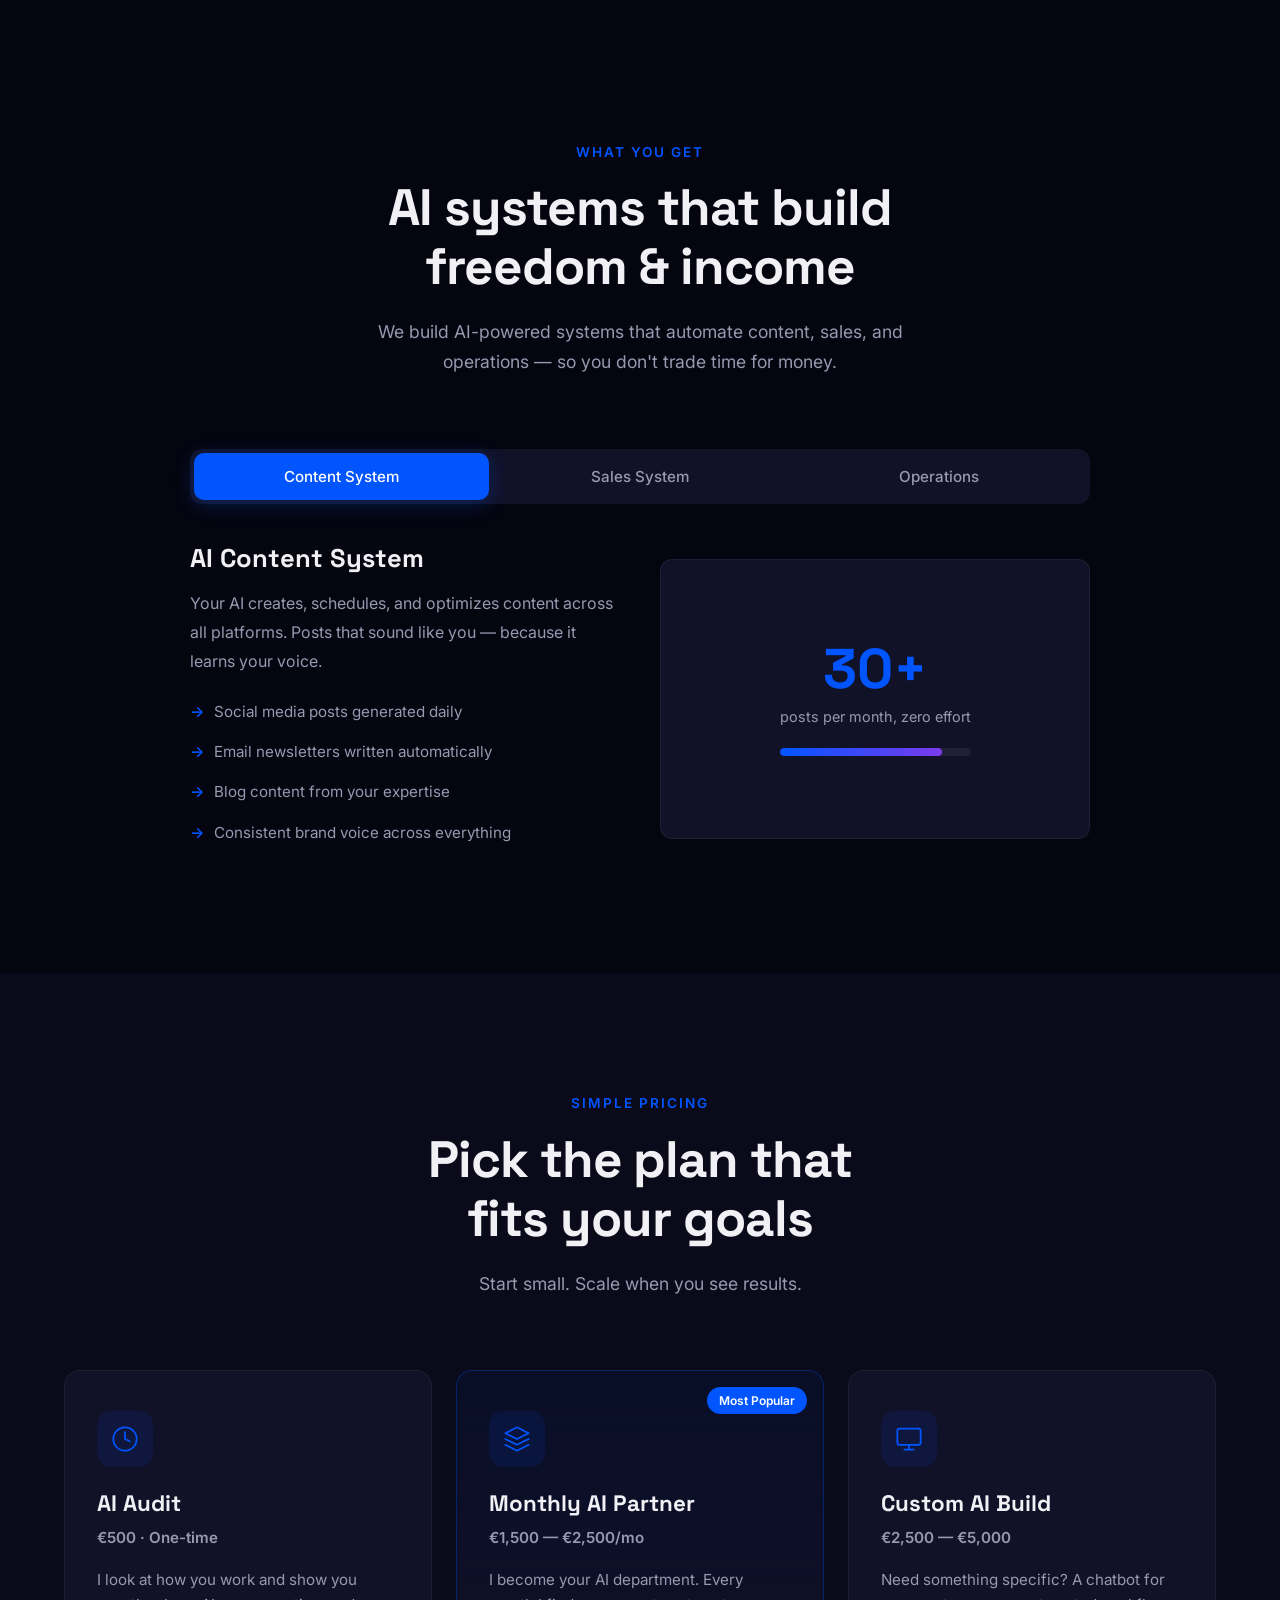
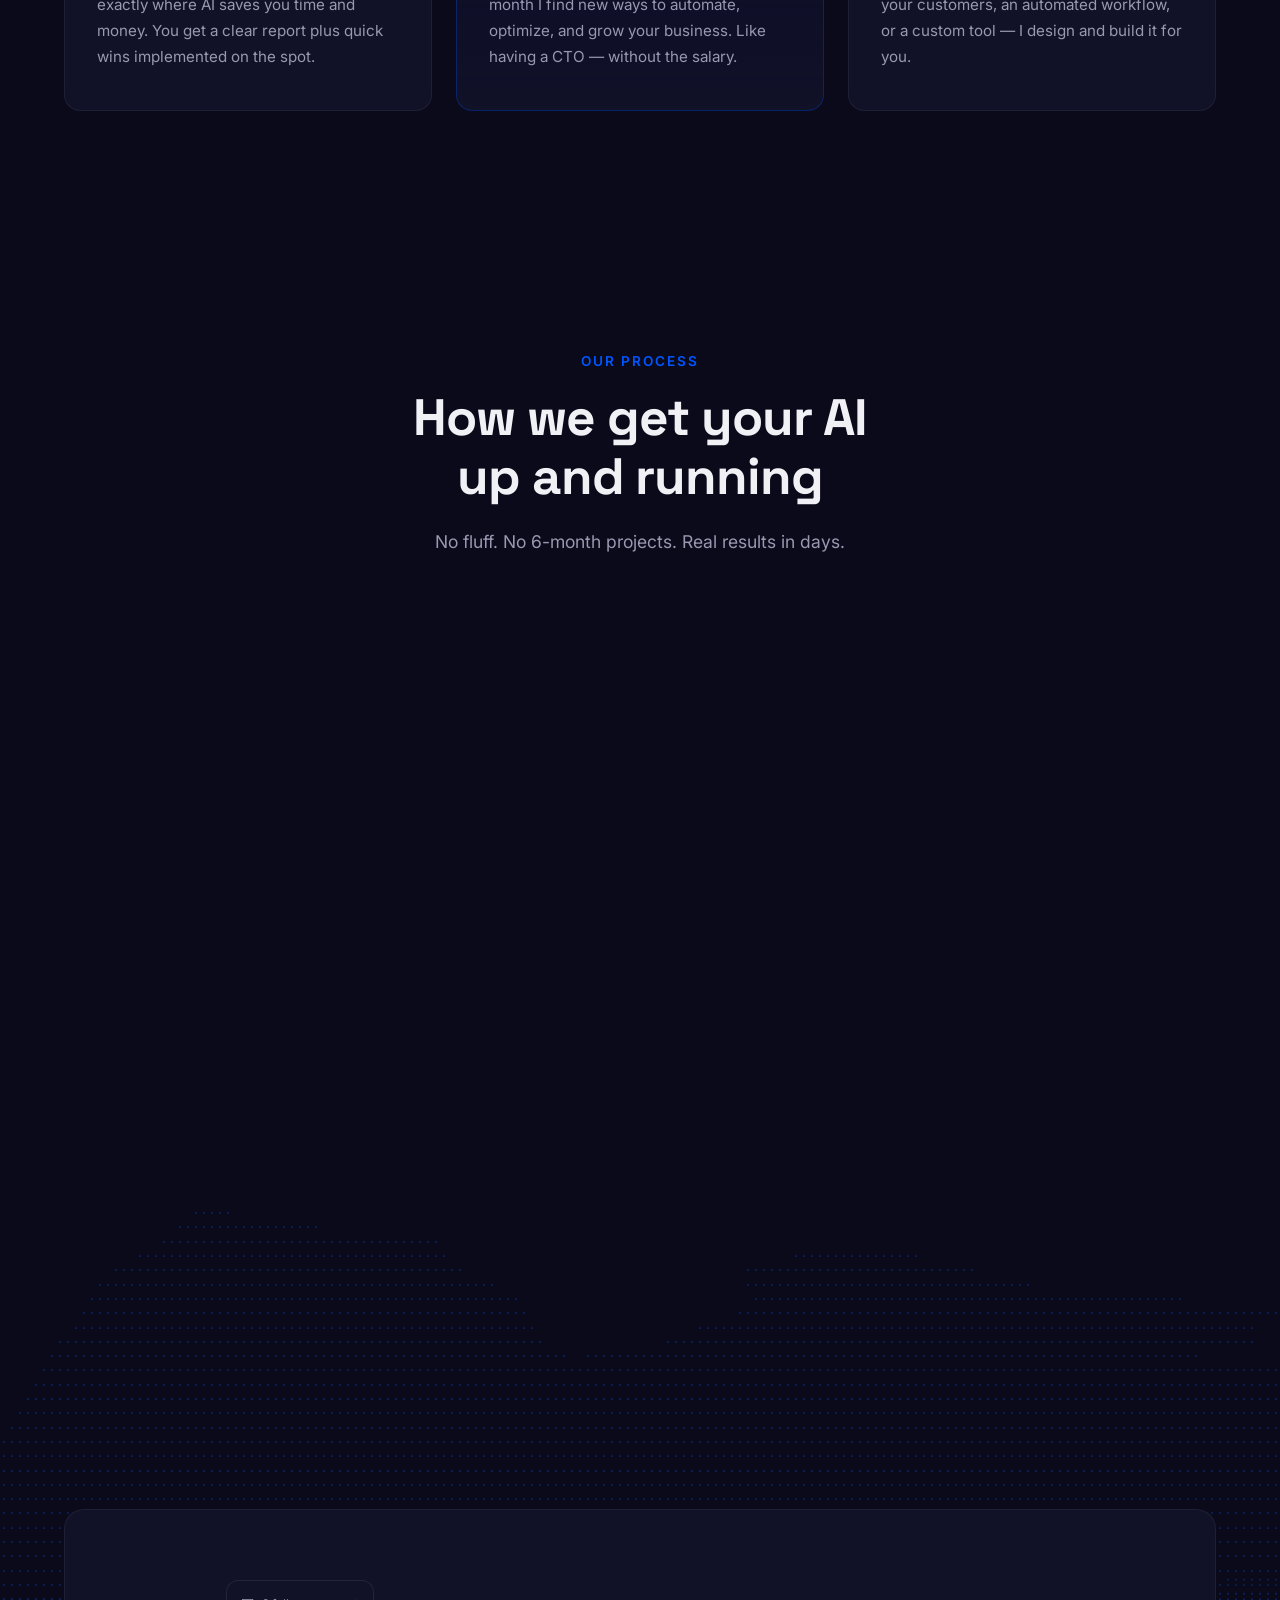
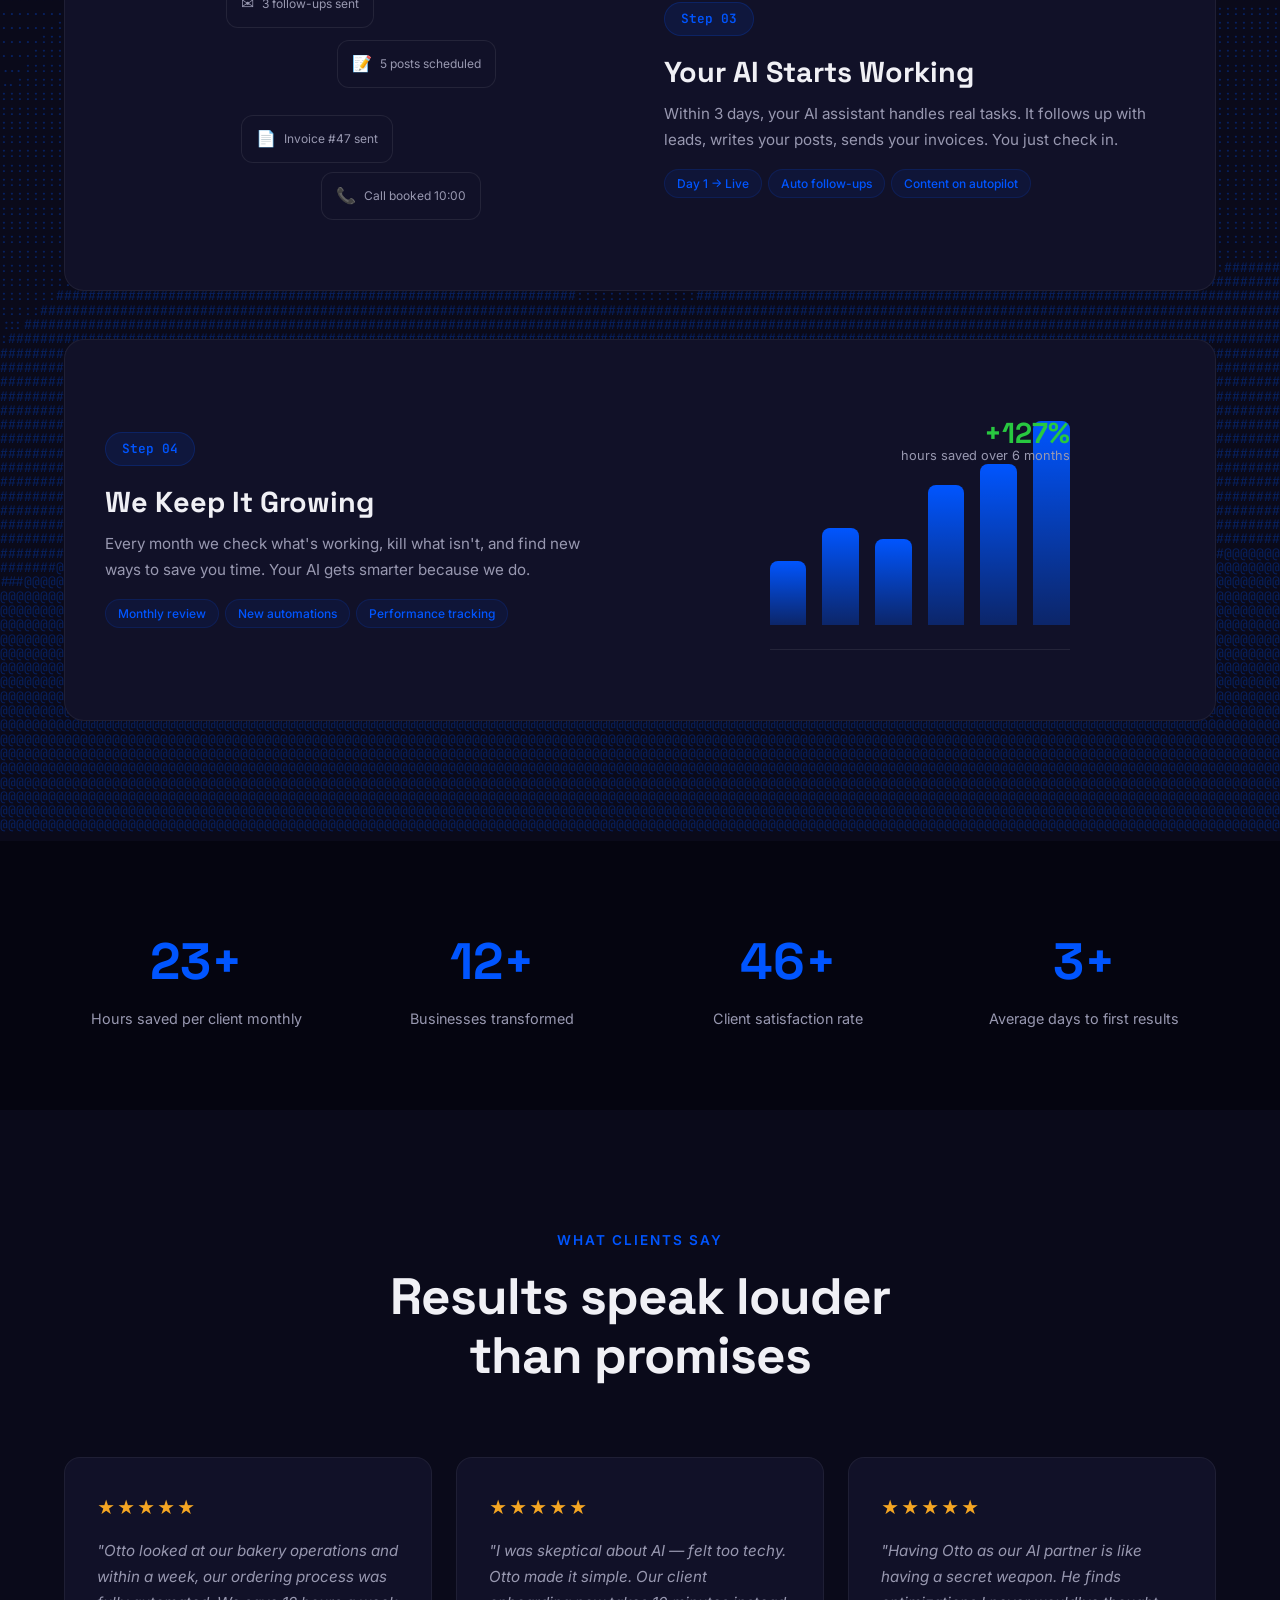
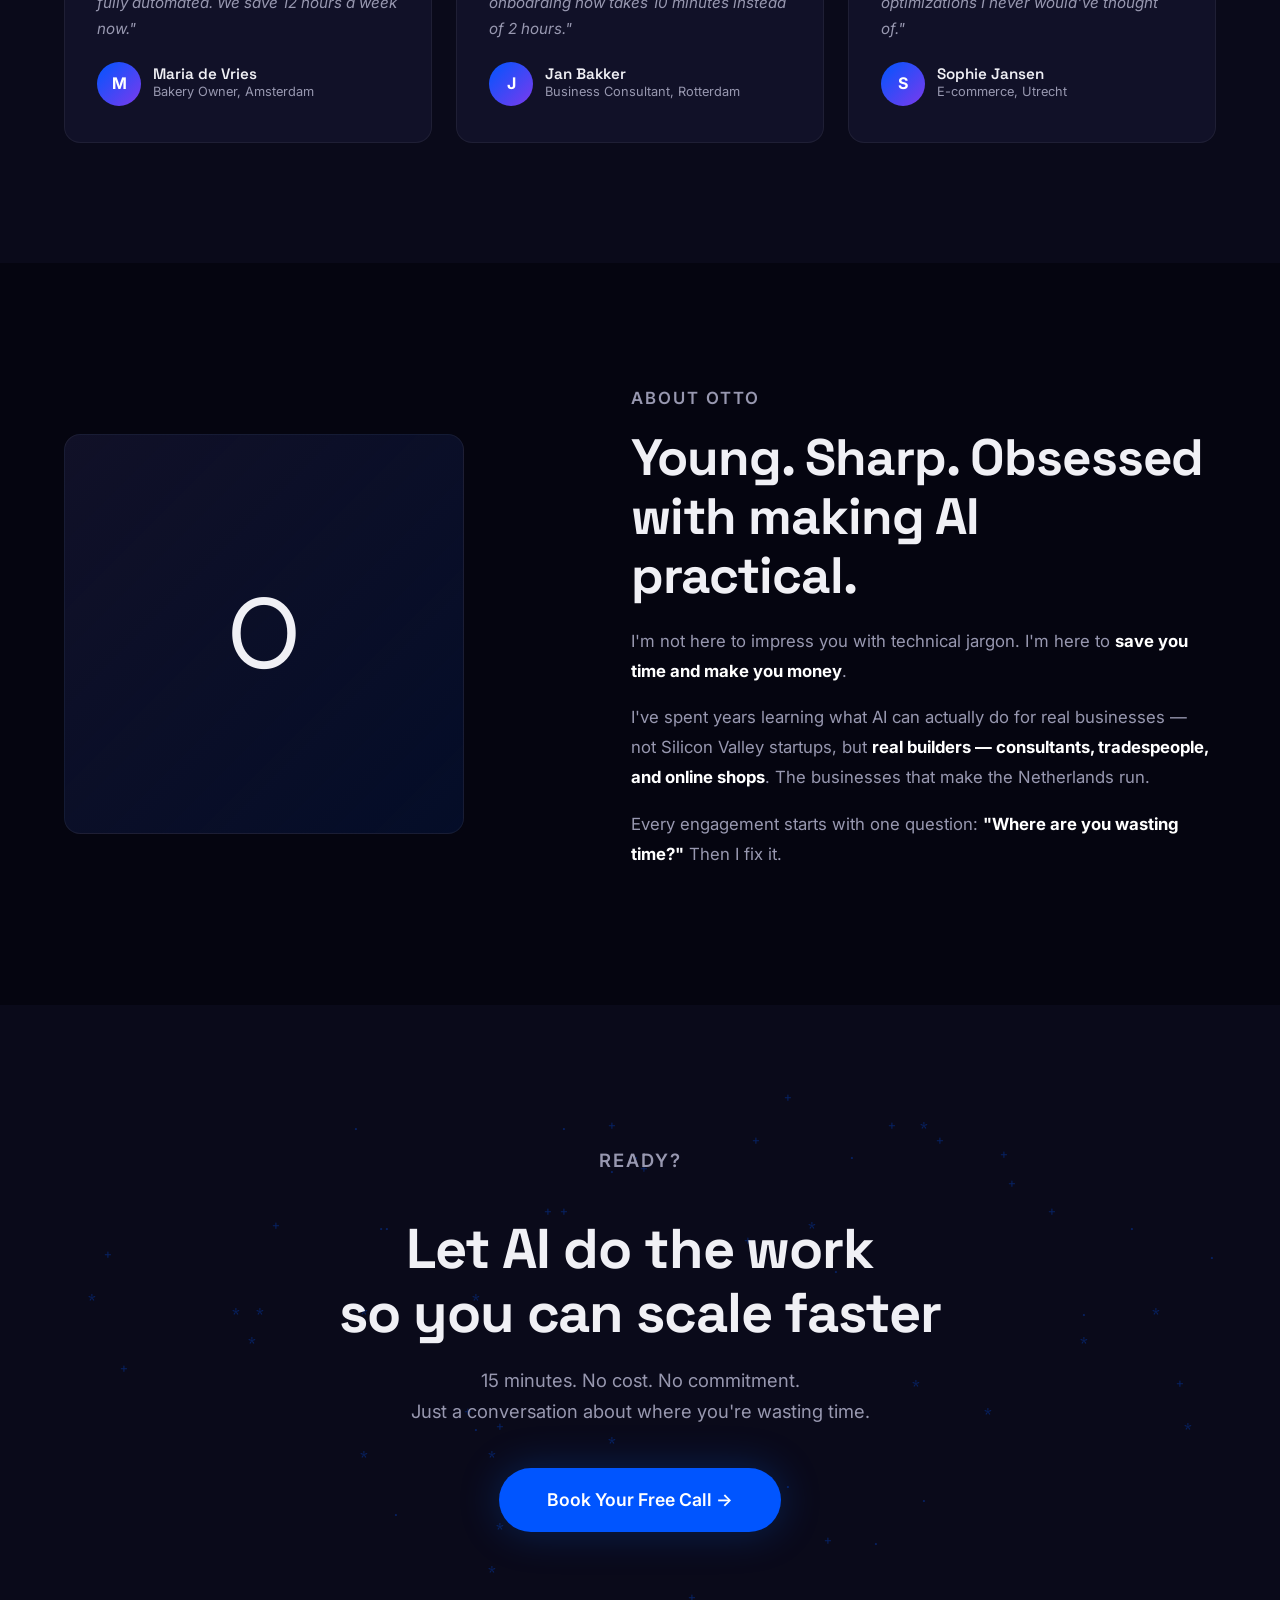
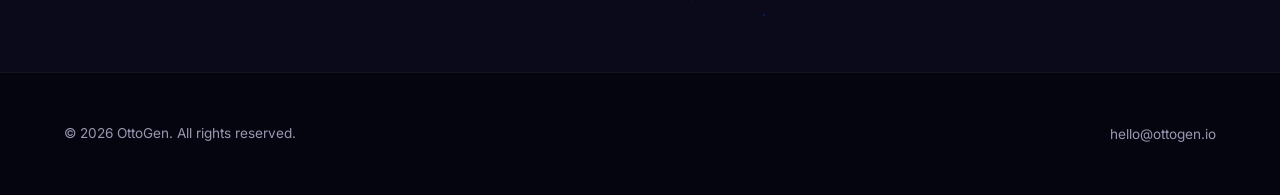
==== commit e825247e: "Fix chat demo: fixed height container, no layout shift" ====
--- a/vdr/ottogen/ottogen-website/index.html
+++ b/vdr/ottogen/ottogen-website/index.html
@@ -125,7 +125,7 @@
 .chat-avatar{width:40px;height:40px;border-radius:50%;background:linear-gradient(135deg,var(--blue),#7c3aed);display:flex;align-items:center;justify-content:center;font-weight:700;font-size:.85rem;color:#fff;flex-shrink:0}
 .chat-header-info h4{font-size:.95rem;font-weight:600;color:#fff}
 .chat-header-info span{font-size:.75rem;color:#28c840}
-.chat-body{padding:16px;min-height:400px;display:flex;flex-direction:column;gap:12px;background:rgba(5,5,16,.6)}
+.chat-body{padding:16px;height:400px;overflow-y:auto;display:flex;flex-direction:column;gap:12px;background:rgba(5,5,16,.6)}
 .chat-msg{max-width:85%;display:flex;flex-direction:column;gap:4px;opacity:0;animation:chatIn .4s forwards}
 .chat-msg.user{align-self:flex-end}
 .chat-msg.ai{align-self:flex-start}
